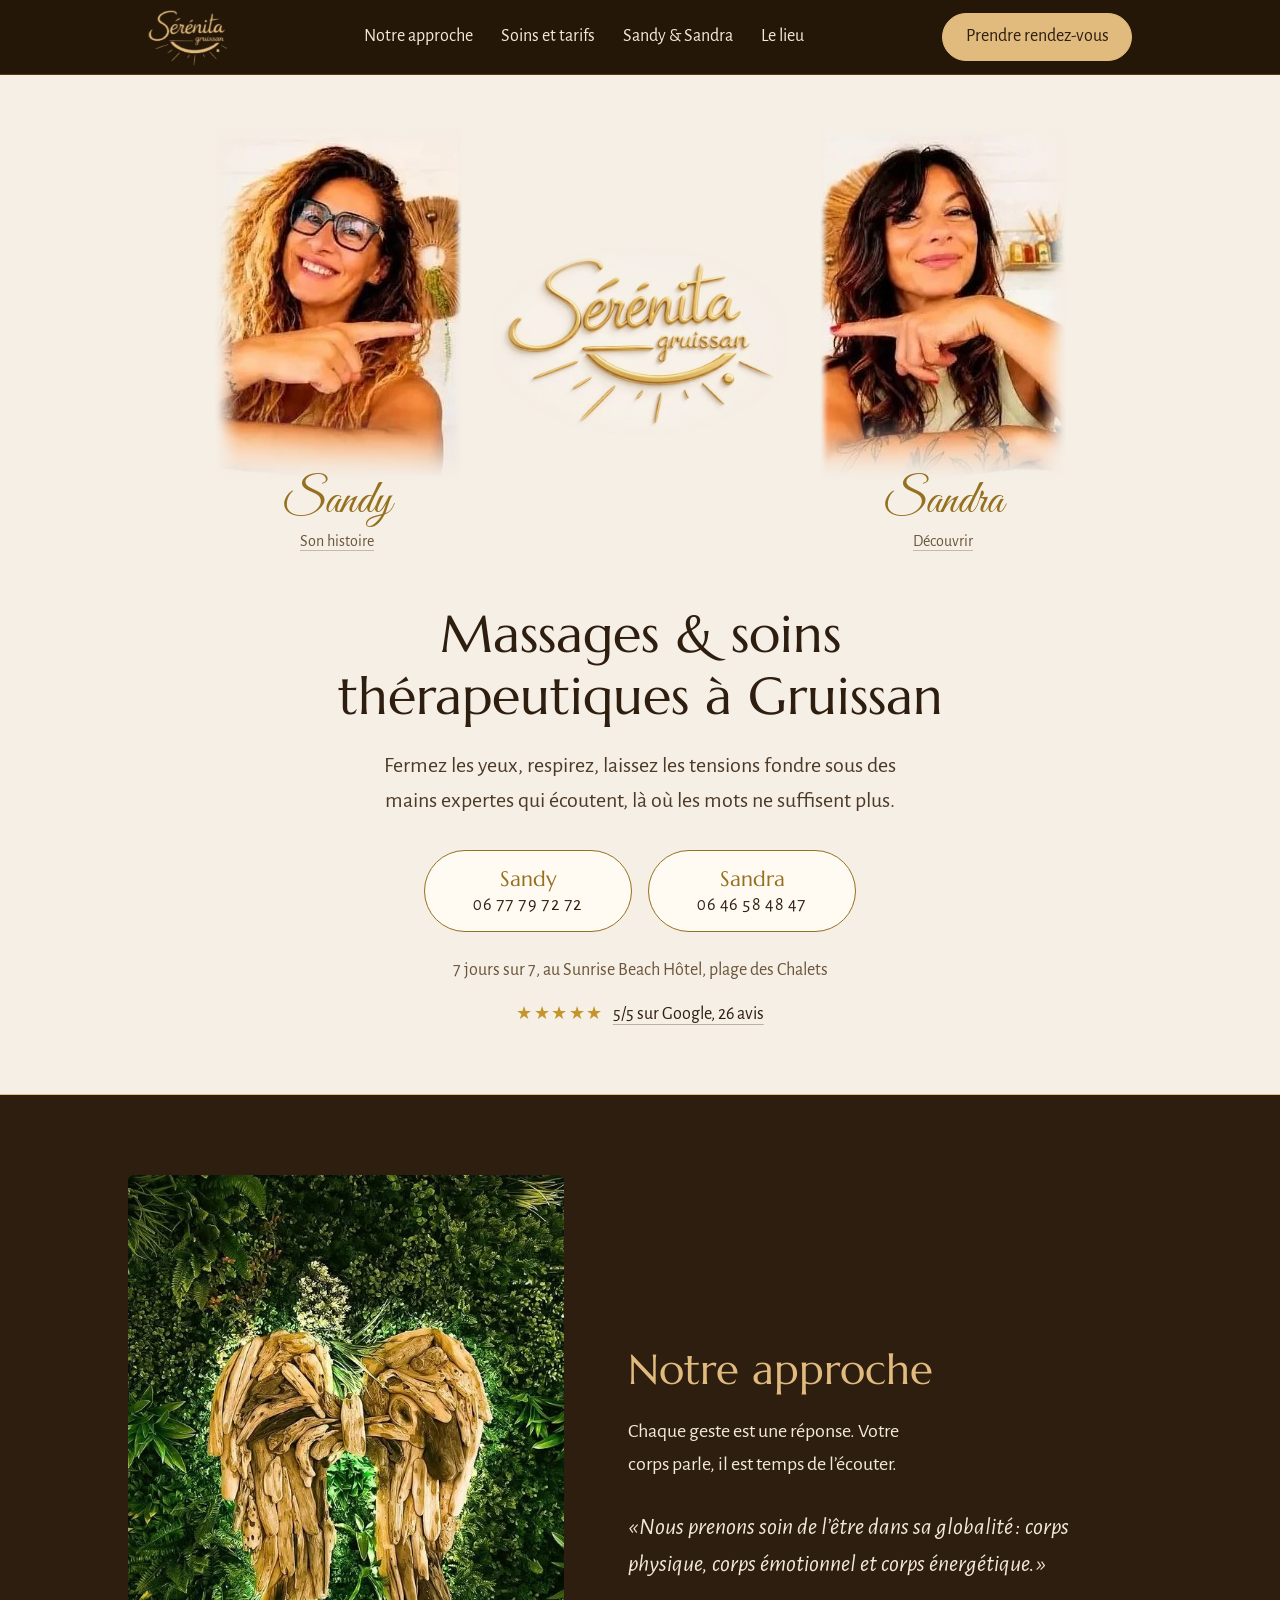
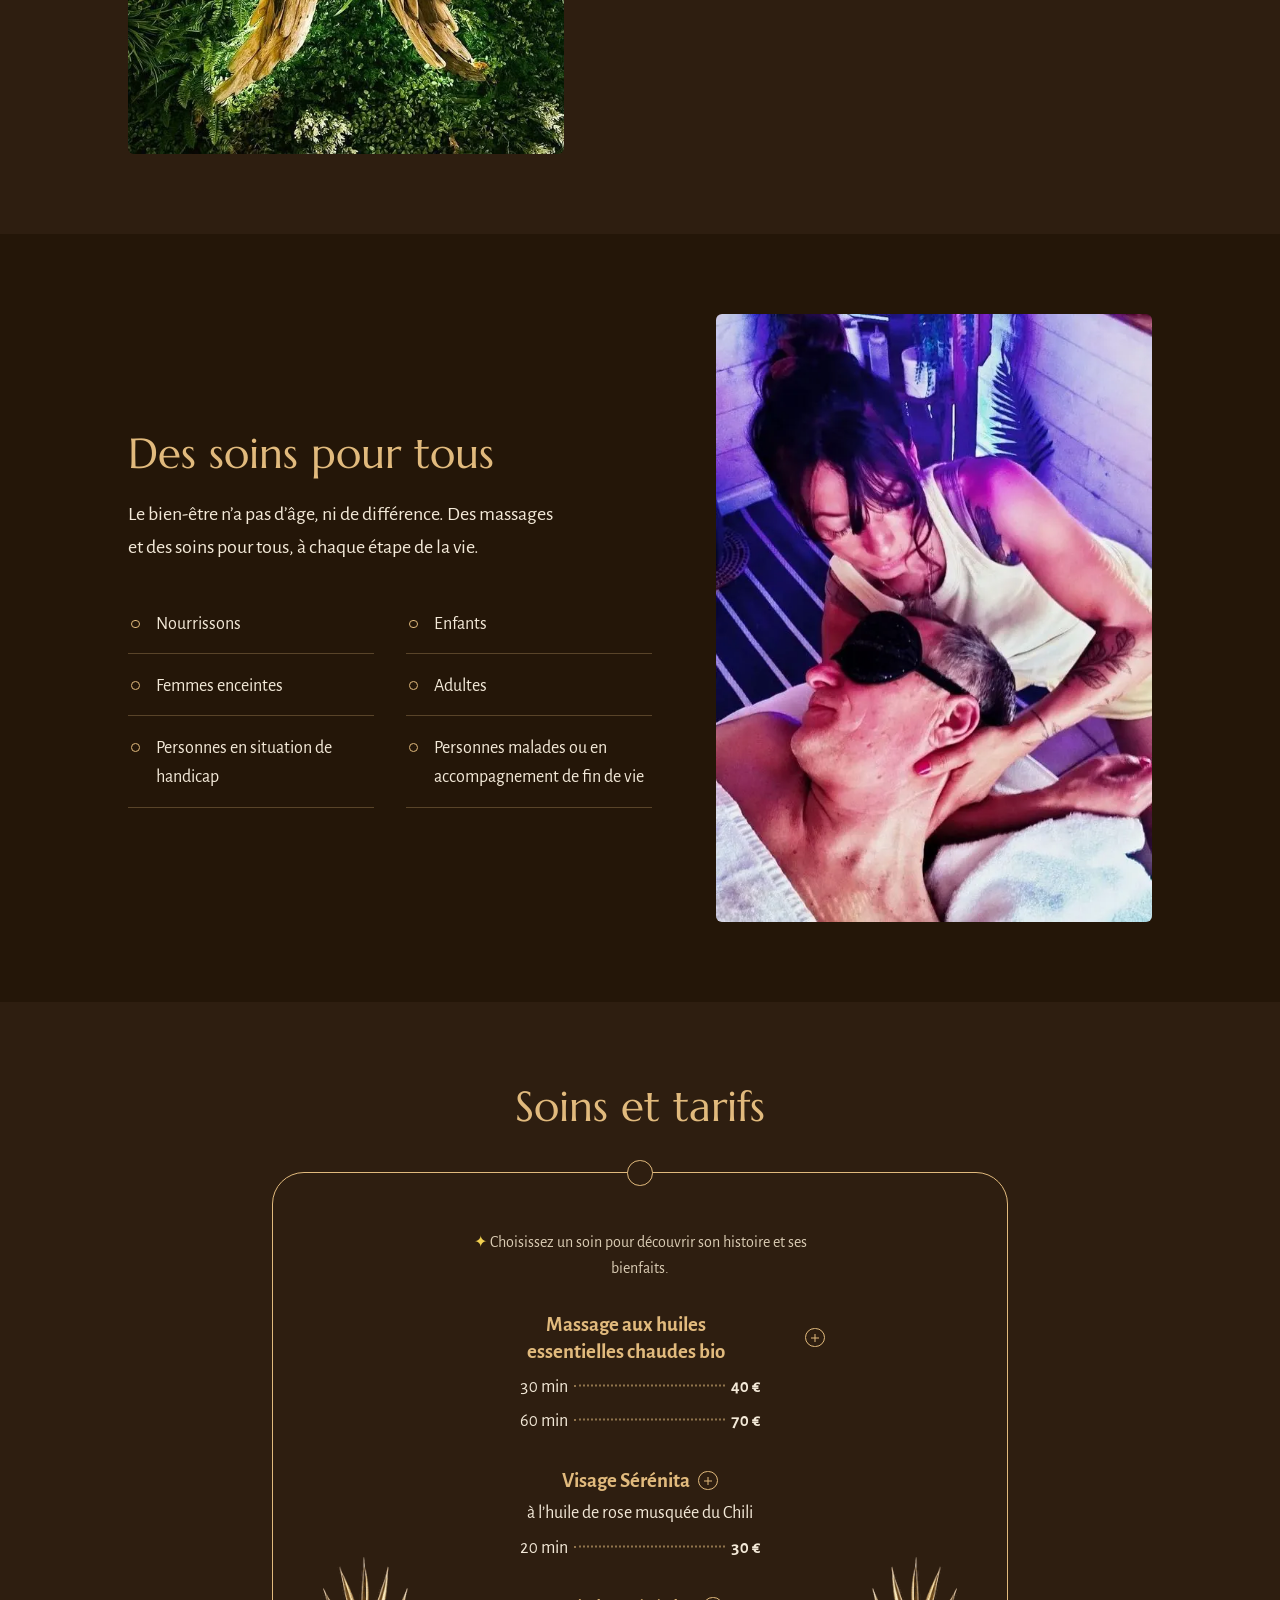
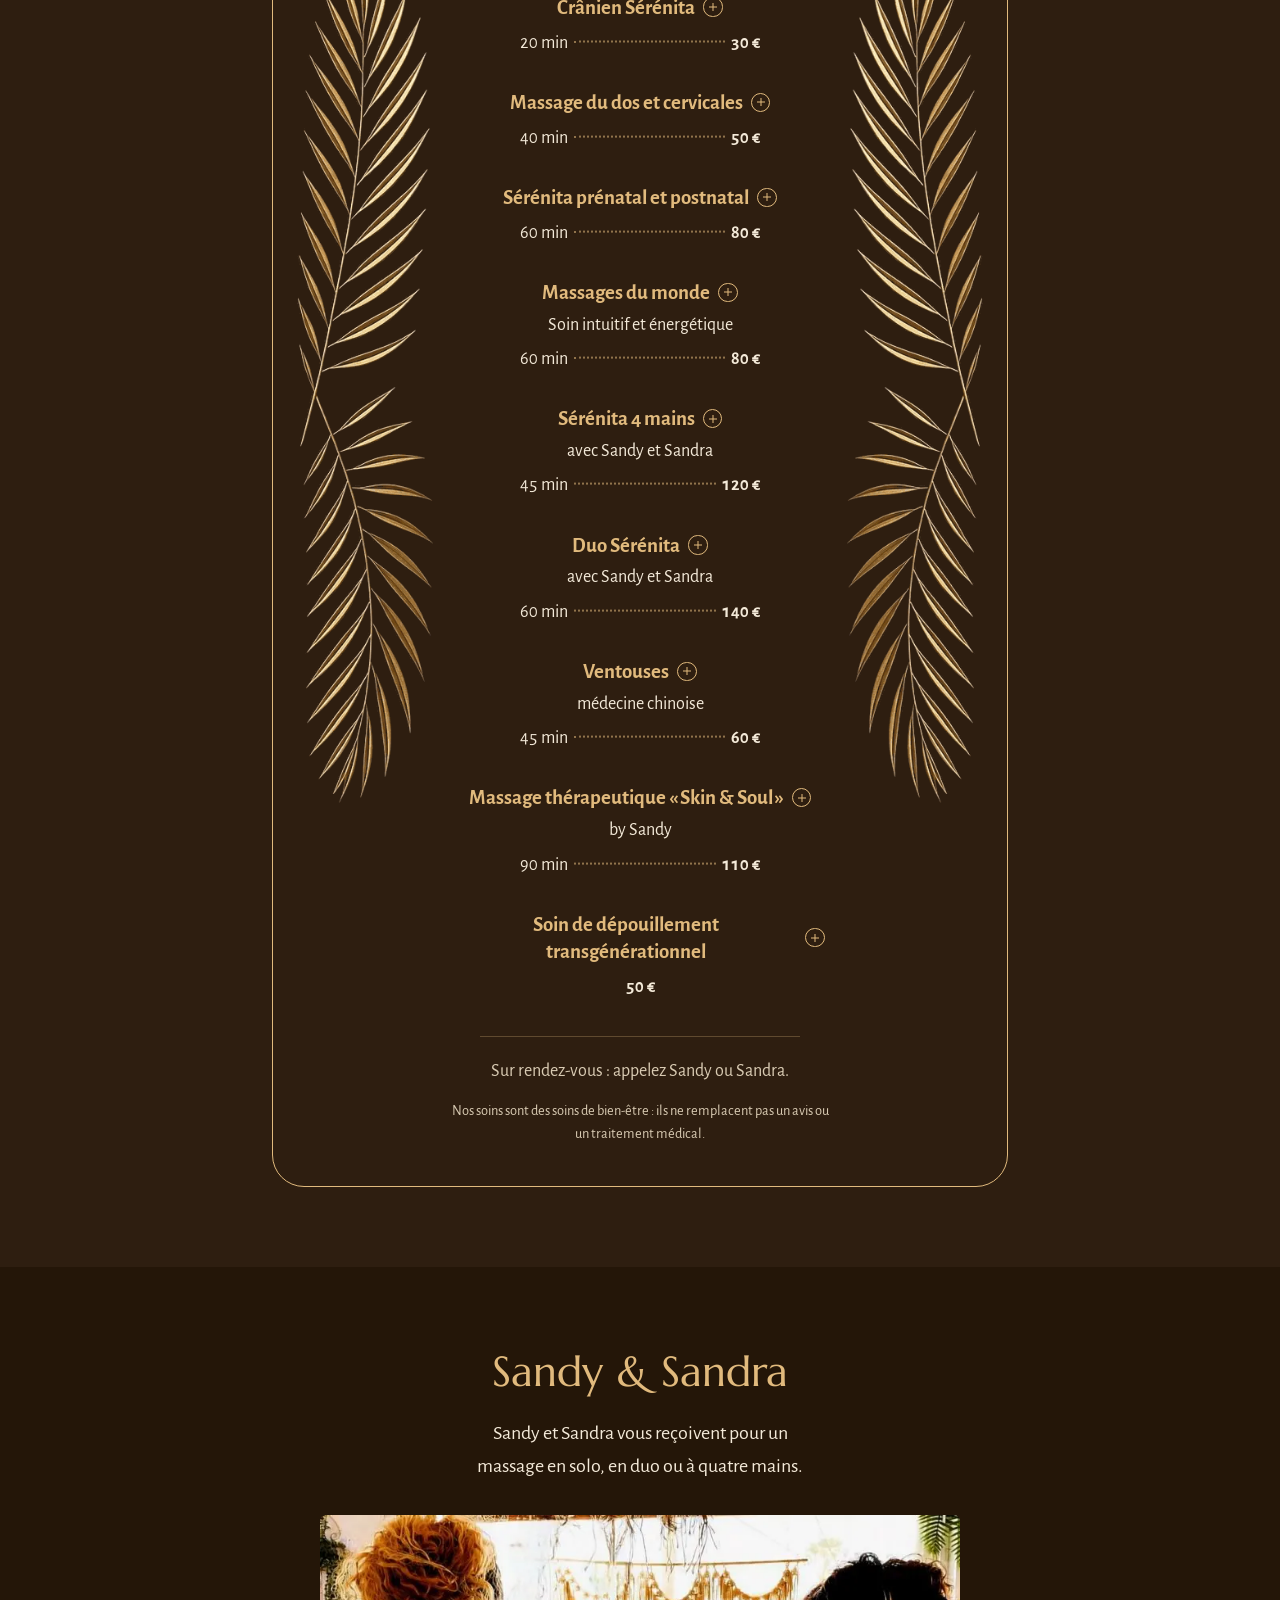
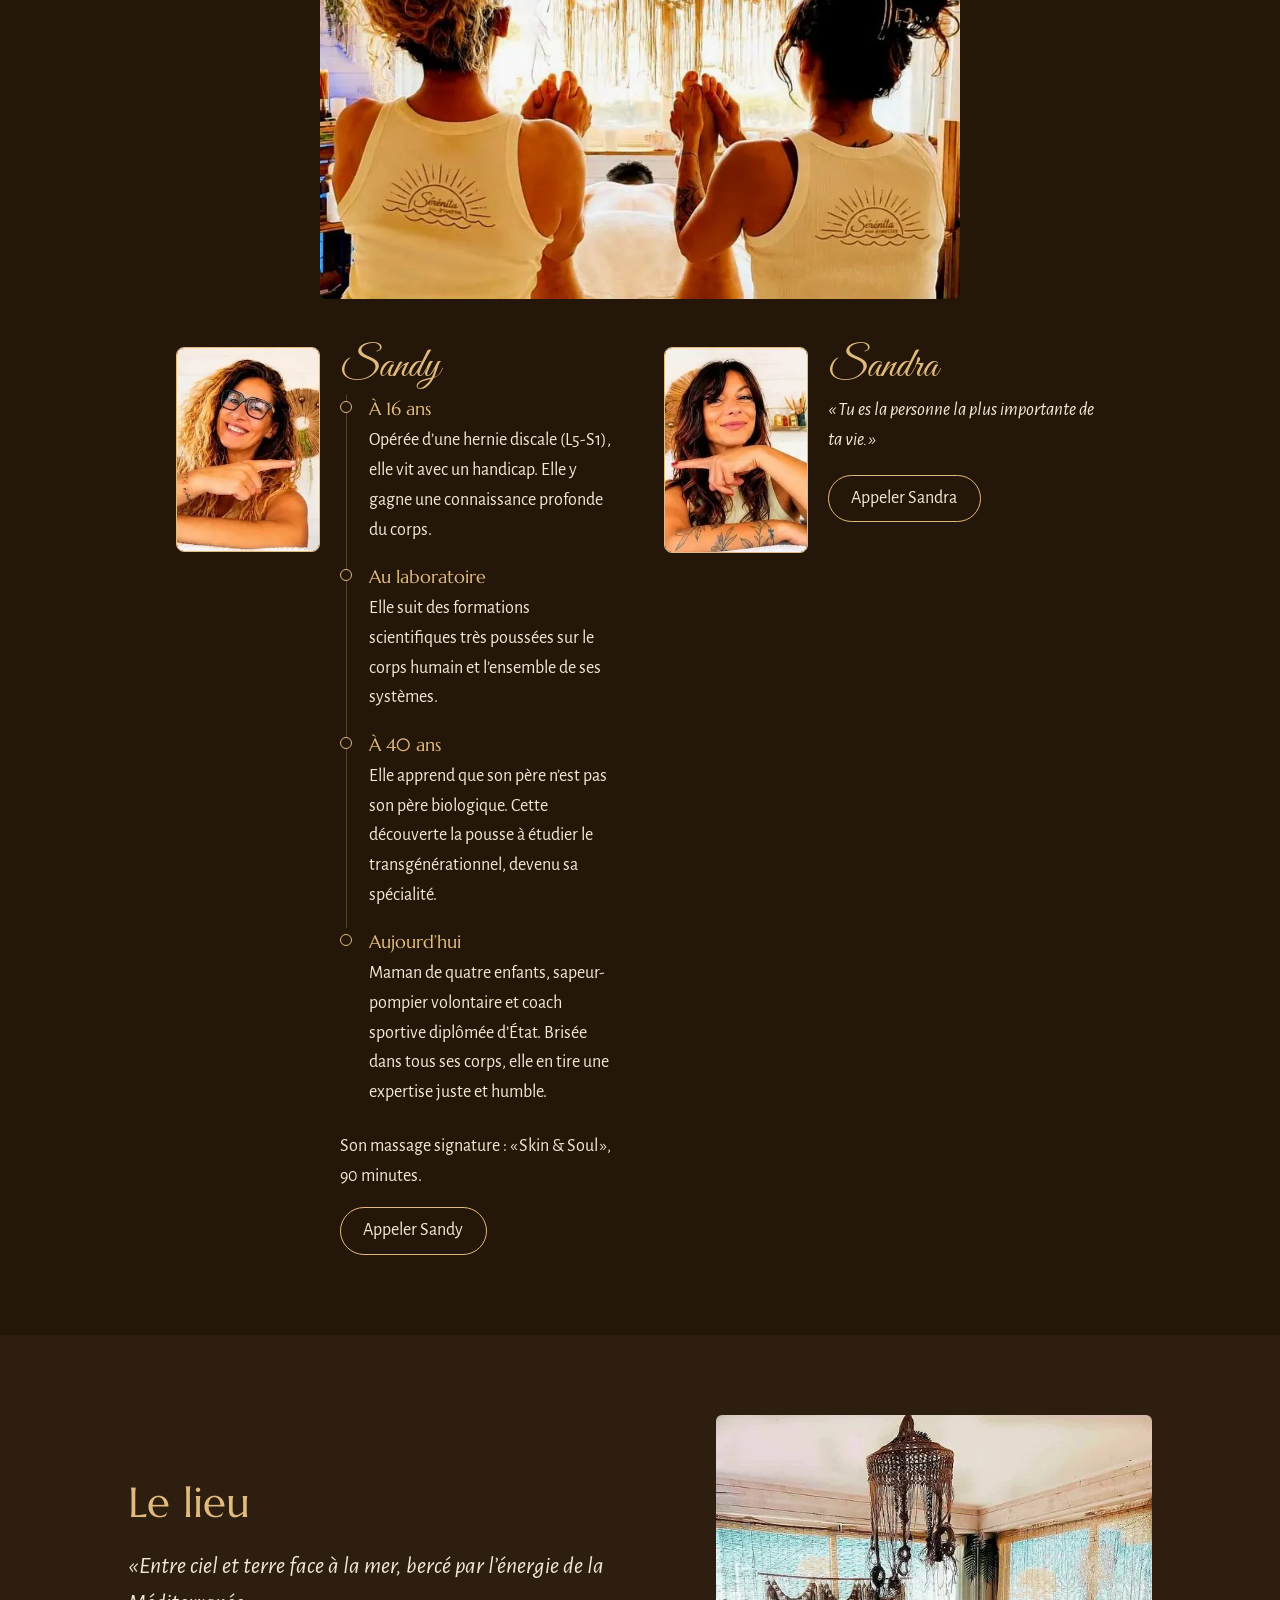
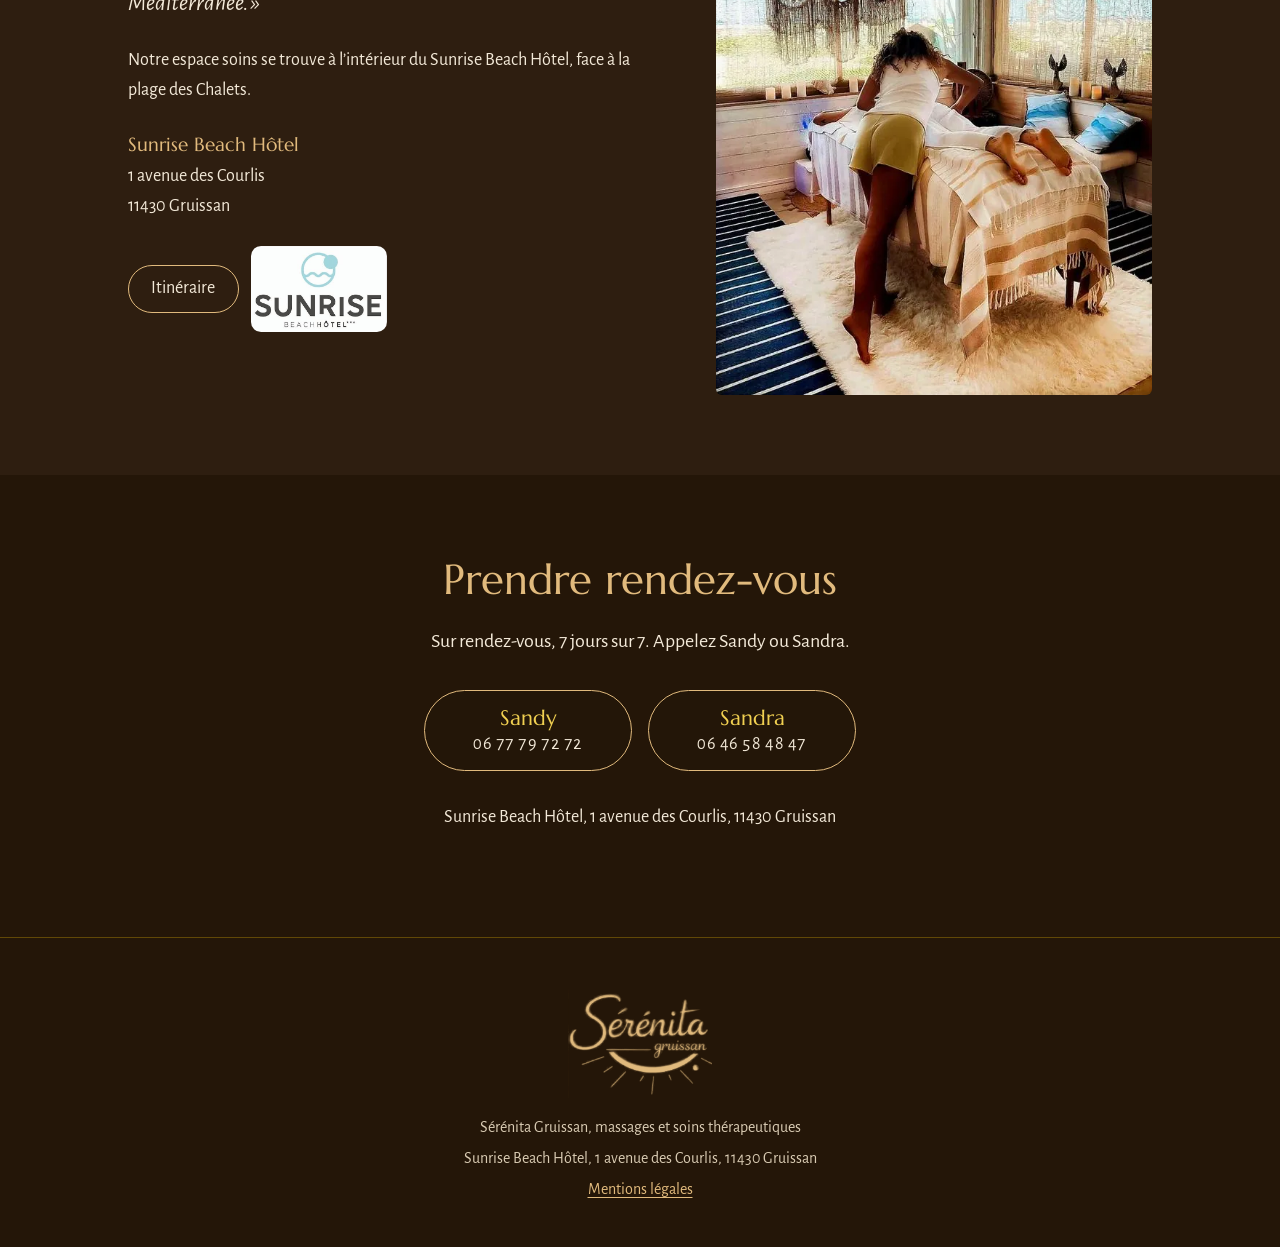
==== index.html @ dd9d68ca "Accueil ivoire, fiches interactives des soins, parcours de Sandy - Accueil : Sandy et Sandra (photos" ====
<!doctype html>
<html lang="fr">
<head>
  <meta charset="utf-8">
  <meta name="viewport" content="width=device-width, initial-scale=1">
  <title>Sérénita Gruissan – Massages et soins thérapeutiques avec Sandy et Sandra</title>
  <meta name="description" content="Massages et soins thérapeutiques à Gruissan avec Sandy et Sandra, 7 jours sur 7, dans leur espace soins du Sunrise Beach Hôtel, plage des Chalets. Massages aux huiles chaudes bio, visage, crânien, dos et cervicales, prénatal et postnatal, massages du monde, 4 mains, duo, ventouses, Skin &amp; Soul, soin transgénérationnel. Réservation par téléphone.">
  <meta name="theme-color" content="#2e1e10">
  <link rel="canonical" href="https://sandycrazyconcept.fr/">
  <meta property="og:url" content="https://sandycrazyconcept.fr/">
  <meta property="og:type" content="website">
  <meta property="og:locale" content="fr_FR">
  <meta property="og:title" content="Sérénita Gruissan – Massages et soins thérapeutiques">
  <meta property="og:description" content="Sandy et Sandra vous accueillent 7 jours sur 7 au Sunrise Beach Hôtel, à Gruissan.">
  <meta property="og:image" content="https://sandycrazyconcept.fr/img/sandy-sandra-800.jpg">
  <link rel="icon" type="image/png" href="favicon.png">
  <link rel="apple-touch-icon" href="apple-touch-icon.png">
  <link rel="preload" href="fonts/marcellus-latin-400-normal.woff2" as="font" type="font/woff2" crossorigin>
  <link rel="preload" href="fonts/alegreya-sans-latin-400-normal.woff2" as="font" type="font/woff2" crossorigin>
  <link rel="stylesheet" href="css/style.css?v=7">
  <script type="application/ld+json">
  {
    "@context": "https://schema.org",
    "@type": "HealthAndBeautyBusiness",
    "name": "Sérénita Gruissan",
    "description": "Massages et soins thérapeutiques avec Sandy et Sandra, dans leur espace soins du Sunrise Beach Hôtel, à Gruissan.",
    "url": "https://sandycrazyconcept.fr/",
    "image": "https://sandycrazyconcept.fr/img/sandy-sandra-800.jpg",
    "logo": "https://sandycrazyconcept.fr/img/logo-serenita.png",
    "telephone": "+33677797272",
    "priceRange": "30 € – 140 €",
    "address": {
      "@type": "PostalAddress",
      "streetAddress": "Sunrise Beach Hôtel, 1 avenue des Courlis",
      "postalCode": "11430",
      "addressLocality": "Gruissan",
      "addressCountry": "FR"
    },
    "geo": { "@type": "GeoCoordinates", "latitude": 43.1005974, "longitude": 3.1136039 },
    "hasMap": "https://maps.google.com/?cid=7879985521520299105",
    "sameAs": ["https://maps.google.com/?cid=7879985521520299105"]
  }
  </script>
</head>
<body class="avec-barre">
  <a class="evitement" href="#contenu">Aller au contenu</a>

  <header class="site-entete">
    <div class="conteneur">
      <a class="marque" href="#haut" aria-label="Sérénita Gruissan, retour en haut de la page">
        <img src="img/logo-serenita.png" width="452" height="350" alt="Sérénita Gruissan">
      </a>
      <nav class="menu" aria-label="Menu principal">
        <ul>
          <li><a href="#approche">Notre approche</a></li>
          <li><a href="#tarifs">Soins et tarifs</a></li>
          <li><a href="#equipe">Sandy &amp; Sandra</a></li>
          <li><a href="#lieu">Le lieu</a></li>
        </ul>
      </nav>
      <a class="bouton bouton-plein" href="#contact">Prendre rendez-vous</a>
    </div>
  </header>

  <main id="contenu">
    <section class="accueil" id="haut" aria-labelledby="titre-accueil">
      <div class="triptyque">
        <a class="portrait" href="#sandy" aria-label="Sandy : découvrir son histoire">
          <picture>
            <source type="image/webp" srcset="img/portrait-sandy-ivoire.webp">
            <img src="img/portrait-sandy-ivoire.png" width="249" height="356" fetchpriority="high" alt="">
          </picture>
          <span class="prenom-script">Sandy</span>
          <span class="decouvrir">Son histoire</span>
        </a>
        <div class="triptyque-logo">
          <picture>
            <source type="image/webp" srcset="img/logo-serenita-ivoire.webp">
            <img src="img/logo-serenita-ivoire.png" width="720" height="455" fetchpriority="high" alt="Sérénita Gruissan">
          </picture>
        </div>
        <a class="portrait" href="#sandra" aria-label="Sandra : la découvrir">
          <picture>
            <source type="image/webp" srcset="img/portrait-sandra-ivoire.webp">
            <img src="img/portrait-sandra-ivoire.png" width="248" height="356" fetchpriority="high" alt="">
          </picture>
          <span class="prenom-script">Sandra</span>
          <span class="decouvrir">Découvrir</span>
        </a>
      </div>
      <div class="accueil-contenu">
        <h1 id="titre-accueil">Massages &amp; soins thérapeutiques à Gruissan</h1>
        <p class="intro">Fermez les yeux, respirez, laissez les tensions fondre sous des mains expertes qui écoutent, là où les mots ne suffisent plus.</p>
        <ul class="appels" aria-label="Appeler pour prendre rendez-vous">
          <li><a href="tel:+33677797272"><span class="prenom">Sandy</span><span class="numero">06 77 79 72 72</span></a></li>
          <li><a href="tel:+33646584847"><span class="prenom">Sandra</span><span class="numero">06 46 58 48 47</span></a></li>
        </ul>
        <p class="lieu-court">7 jours sur 7, au Sunrise Beach Hôtel, plage des Chalets</p>
        <p class="avis-google"><a href="https://maps.google.com/?cid=7879985521520299105" target="_blank" rel="noopener"><span class="etoiles" aria-hidden="true">★★★★★</span> <span class="avis-texte">5/5 sur Google, 26&nbsp;avis</span><span class="visuellement-cache"> (ouvre Google Maps)</span></a></p>
      </div>
    </section>

    <section class="section" id="approche" aria-labelledby="titre-approche">
      <div class="conteneur paire">
        <div class="photo">
          <picture>
            <source type="image/webp" srcset="img/ailes-600.webp 600w, img/ailes-1080.webp 1080w" sizes="(min-width: 860px) 28rem, 100vw">
            <img src="img/ailes-600.jpg" srcset="img/ailes-600.jpg 600w, img/ailes-1080.jpg 1080w" sizes="(min-width: 860px) 28rem, 100vw"
                 width="600" height="797" loading="lazy" alt="Ailes dorées sculptées sur un mur végétal">
          </picture>
        </div>
        <div>
          <h2 id="titre-approche">Notre approche</h2>
          <p class="chapo">Chaque geste est une réponse. Votre corps parle, il est temps de l’écouter.</p>
          <figure class="citation">
            <blockquote><p>«&#8239;Nous prenons soin de l’être dans sa globalité&#8239;: corps physique, corps émotionnel et corps énergétique.&#8239;»</p></blockquote>
          </figure>
        </div>
      </div>
    </section>

    <section class="section section-alt" id="pour-tous" aria-labelledby="titre-pour-tous">
      <div class="conteneur paire inversee">
        <div class="photo">
          <picture>
            <source type="image/webp" srcset="img/soin-nuque-600.webp 600w, img/soin-nuque-813.webp 813w" sizes="(min-width: 860px) 28rem, 100vw">
            <img src="img/soin-nuque-600.jpg" srcset="img/soin-nuque-600.jpg 600w, img/soin-nuque-813.jpg 813w" sizes="(min-width: 860px) 28rem, 100vw"
                 width="600" height="836" loading="lazy" alt="Une praticienne masse la nuque d’un client allongé, les yeux couverts">
          </picture>
        </div>
        <div>
          <h2 id="titre-pour-tous">Des soins pour tous</h2>
          <p class="chapo">Le bien-être n’a pas d’âge, ni de différence. Des massages et des soins pour tous, à chaque étape de la vie.</p>
          <ul class="publics">
            <li>Nourrissons</li>
            <li>Enfants</li>
            <li>Femmes enceintes</li>
            <li>Adultes</li>
            <li>Personnes en situation de handicap</li>
            <li>Personnes malades ou en accompagnement de fin de vie</li>
          </ul>
        </div>
      </div>
    </section>

    <section class="section" id="tarifs" aria-labelledby="titre-tarifs">
      <h2 id="titre-tarifs" class="titre-centre">Soins et tarifs</h2>
      <div class="carte">
        <span class="palme palme-gauche" aria-hidden="true"></span>
        <span class="palme palme-droite" aria-hidden="true"></span>
        <p class="soins-aide"><span aria-hidden="true">✦</span> Choisissez un soin pour découvrir son histoire et ses bienfaits.</p>
        <ul class="soins">
          <li class="soin">
            <h3><button class="soin-bouton" type="button" data-fiche="huiles" aria-haspopup="dialog"><span class="soin-nom">Massage aux huiles essentielles chaudes bio</span><span class="soin-plus" aria-hidden="true"></span></button></h3>
            <p class="ligne"><span>30&nbsp;min</span><span class="points" aria-hidden="true"></span><span class="prix">40&nbsp;€</span></p>
            <p class="ligne"><span>60&nbsp;min</span><span class="points" aria-hidden="true"></span><span class="prix">70&nbsp;€</span></p>
            <div class="fiche" id="fiche-huiles">
              <h4>Son histoire</h4>
              <p>Les huiles parfumées accompagnent le massage depuis l’Antiquité, de l’Égypte à la Grèce. Le mot «&#8239;aromathérapie&#8239;» est né en France dans les années 1930, sous la plume du chimiste René-Maurice Gattefossé. Ici, les huiles bio sont tiédies avant le soin&nbsp;: leur chaleur enveloppe tout le corps.</p>
              <h4>Ses bienfaits</h4>
              <ul class="fiche-bienfaits">
                <li>Aide à relâcher les tensions du quotidien</li>
                <li>Une chaleur qui détend en profondeur</li>
                <li>Une peau nourrie et délicatement parfumée</li>
              </ul>
            </div>
          </li>
          <li class="soin">
            <h3><button class="soin-bouton" type="button" data-fiche="visage" aria-haspopup="dialog"><span class="soin-nom">Visage Sérénita</span><span class="soin-plus" aria-hidden="true"></span></button></h3>
            <p class="detail">à l’huile de rose musquée du Chili</p>
            <p class="ligne"><span>20&nbsp;min</span><span class="points" aria-hidden="true"></span><span class="prix">30&nbsp;€</span></p>
            <div class="fiche" id="fiche-visage">
              <h4>Son histoire</h4>
              <p>La rose musquée pousse à l’état sauvage dans les Andes. Au Chili, on presse ses graines pour obtenir une huile précieuse, connue pour prendre soin de la peau. Le soin l’associe à des gestes lents sur tout le visage.</p>
              <h4>Ses bienfaits</h4>
              <ul class="fiche-bienfaits">
                <li>Détend les traits et la mâchoire</li>
                <li>Une peau nourrie et souple</li>
                <li>Vingt minutes de calme absolu</li>
              </ul>
            </div>
          </li>
          <li class="soin">
            <h3><button class="soin-bouton" type="button" data-fiche="cranien" aria-haspopup="dialog"><span class="soin-nom">Crânien Sérénita</span><span class="soin-plus" aria-hidden="true"></span></button></h3>
            <p class="ligne"><span>20&nbsp;min</span><span class="points" aria-hidden="true"></span><span class="prix">30&nbsp;€</span></p>
            <div class="fiche" id="fiche-cranien">
              <h4>Son histoire</h4>
              <p>Le massage de la tête vient d’une tradition familiale indienne, transmise de génération en génération. Il s’est fait connaître en Occident à la fin du XX<sup>e</sup>&nbsp;siècle sous le nom de «&#8239;champissage&#8239;». Les doigts parcourent le cuir chevelu, la nuque et les épaules.</p>
              <h4>Ses bienfaits</h4>
              <ul class="fiche-bienfaits">
                <li>Apaise un esprit trop plein</li>
                <li>Détend la nuque et les épaules</li>
                <li>Une pause courte et ressourçante</li>
              </ul>
            </div>
          </li>
          <li class="soin">
            <h3><button class="soin-bouton" type="button" data-fiche="dos" aria-haspopup="dialog"><span class="soin-nom">Massage du dos et cervicales</span><span class="soin-plus" aria-hidden="true"></span></button></h3>
            <p class="ligne"><span>40&nbsp;min</span><span class="points" aria-hidden="true"></span><span class="prix">50&nbsp;€</span></p>
            <div class="fiche" id="fiche-dos">
              <h4>Son histoire</h4>
              <p>Le dos porte le poids de nos journées&nbsp;: écrans, charges, stress. Ce soin se concentre là où les tensions s’installent le plus, des lombaires jusqu’à la nuque.</p>
              <h4>Ses bienfaits</h4>
              <ul class="fiche-bienfaits">
                <li>Cible les zones les plus tendues</li>
                <li>Aide à dénouer la nuque et les épaules</li>
                <li>Une sensation de légèreté en repartant</li>
              </ul>
            </div>
          </li>
          <li class="soin">
            <h3><button class="soin-bouton" type="button" data-fiche="prenatal" aria-haspopup="dialog"><span class="soin-nom">Sérénita prénatal et postnatal</span><span class="soin-plus" aria-hidden="true"></span></button></h3>
            <p class="ligne"><span>60&nbsp;min</span><span class="points" aria-hidden="true"></span><span class="prix">80&nbsp;€</span></p>
            <div class="fiche" id="fiche-prenatal">
              <h4>Son histoire</h4>
              <p>Dans de nombreuses cultures, les femmes enceintes et les jeunes mamans reçoivent des massages pour traverser cette période unique. Ce soin perpétue cette tradition&nbsp;: une installation adaptée, des gestes doux et du temps pour soi.</p>
              <h4>Ses bienfaits</h4>
              <ul class="fiche-bienfaits">
                <li>Allège la sensation de jambes lourdes et de dos chargé</li>
                <li>Un moment de calme pendant la grossesse</li>
                <li>Après la naissance, se réapproprier son corps</li>
              </ul>
              <p class="fiche-note">Pendant la grossesse, parlez-en à votre sage-femme ou à votre médecin avant le rendez-vous.</p>
            </div>
          </li>
          <li class="soin">
            <h3><button class="soin-bouton" type="button" data-fiche="monde" aria-haspopup="dialog"><span class="soin-nom">Massages du monde</span><span class="soin-plus" aria-hidden="true"></span></button></h3>
            <p class="detail">Soin intuitif et énergétique</p>
            <p class="ligne"><span>60&nbsp;min</span><span class="points" aria-hidden="true"></span><span class="prix">80&nbsp;€</span></p>
            <div class="fiche" id="fiche-monde">
              <h4>Son histoire</h4>
              <p>Lomi-lomi d’Hawaï, abhyanga d’Inde, massage suédois&nbsp;: chaque continent a sa façon de toucher. Ce soin intuitif et énergétique s’en inspire et s’adapte à ce que votre corps exprime ce jour-là.</p>
              <h4>Ses bienfaits</h4>
              <ul class="fiche-bienfaits">
                <li>Un voyage des sens, sans quitter Gruissan</li>
                <li>Un soin ajusté à votre état du jour</li>
                <li>Une détente profonde du corps et de l’esprit</li>
              </ul>
            </div>
          </li>
          <li class="soin">
            <h3><button class="soin-bouton" type="button" data-fiche="quatre_mains" aria-haspopup="dialog"><span class="soin-nom">Sérénita 4 mains</span><span class="soin-plus" aria-hidden="true"></span></button></h3>
            <p class="detail">avec Sandy et Sandra</p>
            <p class="ligne"><span>45&nbsp;min</span><span class="points" aria-hidden="true"></span><span class="prix">120&nbsp;€</span></p>
            <div class="fiche" id="fiche-quatre_mains">
              <h4>Son histoire</h4>
              <p>Deux praticiennes, des gestes en miroir&nbsp;: avec quatre mains, le corps ne sait plus quelle main suivre et finit par lâcher prise. Sandy et Sandra accordent leurs mouvements pour n’en faire qu’un.</p>
              <h4>Ses bienfaits</h4>
              <ul class="fiche-bienfaits">
                <li>Un lâcher-prise plus rapide</li>
                <li>Une sensation d’enveloppement totale</li>
                <li>Une expérience rare, à vivre au moins une fois</li>
              </ul>
            </div>
          </li>
          <li class="soin">
            <h3><button class="soin-bouton" type="button" data-fiche="duo" aria-haspopup="dialog"><span class="soin-nom">Duo Sérénita</span><span class="soin-plus" aria-hidden="true"></span></button></h3>
            <p class="detail">avec Sandy et Sandra</p>
            <p class="ligne"><span>60&nbsp;min</span><span class="points" aria-hidden="true"></span><span class="prix">140&nbsp;€</span></p>
            <div class="fiche" id="fiche-duo">
              <h4>Son histoire</h4>
              <p>Le duo se vit à deux, côte à côte&nbsp;: chacun reçoit son massage, au même moment. Un moment partagé, en couple, entre amis ou en famille.</p>
              <h4>Ses bienfaits</h4>
              <ul class="fiche-bienfaits">
                <li>Partager un vrai moment de détente</li>
                <li>Une belle idée de cadeau à deux</li>
                <li>Chacun son massage, au même rythme</li>
              </ul>
            </div>
          </li>
          <li class="soin">
            <h3><button class="soin-bouton" type="button" data-fiche="ventouses" aria-haspopup="dialog"><span class="soin-nom">Ventouses</span><span class="soin-plus" aria-hidden="true"></span></button></h3>
            <p class="detail">médecine chinoise</p>
            <p class="ligne"><span>45&nbsp;min</span><span class="points" aria-hidden="true"></span><span class="prix">60&nbsp;€</span></p>
            <div class="fiche" id="fiche-ventouses">
              <h4>Son histoire</h4>
              <p>Les ventouses comptent parmi les plus anciennes pratiques connues&nbsp;: on en trouve la trace dans l’Égypte ancienne et dans la Chine antique, où l’on utilisait des cornes d’animaux, puis des bambous. Posées sur la peau, elles créent une légère aspiration.</p>
              <h4>Ses bienfaits</h4>
              <ul class="fiche-bienfaits">
                <li>Une sensation de relâchement des zones tendues</li>
                <li>Une technique ancestrale, revisitée</li>
                <li>Un soin tonique, différent d’un massage classique</li>
              </ul>
              <p class="fiche-note">Les ventouses peuvent laisser des marques rondes pendant quelques jours.</p>
            </div>
          </li>
          <li class="soin">
            <h3><button class="soin-bouton" type="button" data-fiche="skin_soul" aria-haspopup="dialog"><span class="soin-nom">Massage thérapeutique «&#8239;Skin &amp; Soul&#8239;»</span><span class="soin-plus" aria-hidden="true"></span></button></h3>
            <p class="detail">by Sandy</p>
            <p class="ligne"><span>90&nbsp;min</span><span class="points" aria-hidden="true"></span><span class="prix">110&nbsp;€</span></p>
            <div class="fiche" id="fiche-skin_soul">
              <h4>Son histoire</h4>
              <p>«&#8239;Skin &amp; Soul&#8239;» est le massage signature de Sandy&nbsp;: un soin de l’âme, du corps et de l’esprit. Pendant 90&nbsp;minutes, elle met au service de votre bien-être sa connaissance du corps et son écoute.</p>
              <h4>Ses bienfaits</h4>
              <ul class="fiche-bienfaits">
                <li>Le soin le plus complet de la carte</li>
                <li>Le corps et l’esprit, ensemble</li>
                <li>Toute l’expertise de Sandy, en 90&nbsp;minutes</li>
              </ul>
            </div>
          </li>
          <li class="soin">
            <h3><button class="soin-bouton" type="button" data-fiche="transgenerationnel" aria-haspopup="dialog"><span class="soin-nom">Soin de dépouillement transgénérationnel</span><span class="soin-plus" aria-hidden="true"></span></button></h3>
            <p class="ligne ligne-seule"><span class="prix">50&nbsp;€</span></p>
            <div class="fiche" id="fiche-transgenerationnel">
              <h4>Son histoire</h4>
              <p>Le transgénérationnel part d’une idée&nbsp;: nous héritons aussi de l’histoire de nos ancêtres. En France, la psychologue Anne Ancelin Schützenberger l’a fait connaître avec son livre «&#8239;Aïe, mes aïeux&#8239;!&#8239;» (1993). Sandy s’y est formée après une découverte sur sa propre histoire familiale.</p>
              <h4>Ses bienfaits</h4>
              <ul class="fiche-bienfaits">
                <li>Prendre du recul sur son histoire familiale</li>
                <li>Se libérer de ce qui ne nous appartient pas</li>
                <li>Un temps d’écoute bienveillant</li>
              </ul>
              <p class="fiche-note">Ce soin ne remplace pas un suivi médical ou psychologique.</p>
            </div>
          </li>
        </ul>
        <p class="rappel">Sur rendez-vous&nbsp;: appelez Sandy ou Sandra.</p>
        <p class="avertissement">Nos soins sont des soins de bien-être&nbsp;: ils ne remplacent pas un avis ou un traitement médical.</p>
      </div>
    </section>

    <dialog class="fiche-soin" id="fiche-soin" aria-labelledby="fiche-titre">
      <div class="fiche-boite">
        <div class="fiche-ciel">
          <svg class="constellation" viewBox="0 0 200 120" aria-hidden="true" focusable="false"></svg>
        </div>
        <div class="fiche-corps">
          <h3 id="fiche-titre">Soin</h3>
          <p class="fiche-detail"></p>
          <div class="fiche-prix"></div>
          <div class="fiche-contenu"></div>
          <div class="fiche-actions">
            <a class="bouton bouton-plein" href="tel:+33677797272">Appeler Sandy</a>
            <a class="bouton" href="tel:+33646584847">Appeler Sandra</a>
          </div>
        </div>
        <button class="fiche-fermer" type="button" aria-label="Fermer la fiche">×</button>
      </div>
    </dialog>

    <section class="section section-alt equipe" id="equipe" aria-labelledby="titre-equipe">
      <div class="conteneur">
        <h2 id="titre-equipe">Sandy &amp; Sandra</h2>
        <p class="chapo">Sandy et Sandra vous reçoivent pour un massage en solo, en duo ou à quatre mains.</p>
        <picture>
          <source type="image/webp" srcset="img/duo-800.webp 800w, img/duo-1600.webp 1600w" sizes="(min-width: 860px) 40rem, 100vw">
          <img class="bandeau" src="img/duo-800.jpg" srcset="img/duo-800.jpg 800w, img/duo-1600.jpg 1600w" sizes="(min-width: 860px) 40rem, 100vw"
               width="1600" height="959" loading="lazy" alt="Sandy et Sandra, de dos, en tenue Sérénita, pendant un massage à quatre mains">
        </picture>
        <div class="praticiennes">
          <article class="praticienne" id="sandy" aria-labelledby="titre-sandy">
            <picture>
              <source type="image/webp" srcset="img/portrait-sandy.webp">
              <img src="img/portrait-sandy.jpg" width="249" height="356" loading="lazy" alt="Portrait de Sandy">
            </picture>
            <div class="praticienne-texte">
              <h3 id="titre-sandy">Sandy</h3>
              <ol class="parcours">
                <li><span class="parcours-quand">À 16&nbsp;ans</span><p>Opérée d’une hernie discale (L5-S1), elle vit avec un handicap. Elle y gagne une connaissance profonde du corps.</p></li>
                <li><span class="parcours-quand">Au laboratoire</span><p>Elle suit des formations scientifiques très poussées sur le corps humain et l’ensemble de ses systèmes.</p></li>
                <li><span class="parcours-quand">À 40&nbsp;ans</span><p>Elle apprend que son père n’est pas son père biologique. Cette découverte la pousse à étudier le transgénérationnel, devenu sa spécialité.</p></li>
                <li><span class="parcours-quand">Aujourd’hui</span><p>Maman de quatre enfants, sapeur-pompier volontaire et coach sportive diplômée d’État. Brisée dans tous ses corps, elle en tire une expertise juste et humble.</p></li>
              </ol>
              <p>Son massage signature&nbsp;: «&#8239;Skin &amp; Soul&#8239;», 90&nbsp;minutes.</p>
              <a class="bouton" href="tel:+33677797272">Appeler Sandy</a>
            </div>
          </article>
          <article class="praticienne" id="sandra" aria-labelledby="titre-sandra">
            <picture>
              <source type="image/webp" srcset="img/portrait-sandra.webp">
              <img src="img/portrait-sandra.jpg" width="248" height="356" loading="lazy" alt="Portrait de Sandra">
            </picture>
            <div class="praticienne-texte">
              <h3 id="titre-sandra">Sandra</h3>
              <figure class="citation">
                <blockquote><p>«&#8239;Tu es la personne la plus importante de ta vie.&#8239;»</p></blockquote>
              </figure>
              <a class="bouton" href="tel:+33646584847">Appeler Sandra</a>
            </div>
          </article>
        </div>
      </div>
    </section>

    <section class="section" id="lieu" aria-labelledby="titre-lieu">
      <div class="conteneur paire inversee">
        <div class="photo">
          <picture>
            <source type="image/webp" srcset="img/cabine-600.webp 600w, img/cabine-1080.webp 1080w" sizes="(min-width: 860px) 28rem, 100vw">
            <img src="img/cabine-600.jpg" srcset="img/cabine-600.jpg 600w, img/cabine-1080.jpg 1080w" sizes="(min-width: 860px) 28rem, 100vw"
                 width="600" height="797" loading="lazy" alt="Massage dans l’espace soins Sérénita, face à la mer">
          </picture>
        </div>
        <div>
          <h2 id="titre-lieu">Le lieu</h2>
          <figure class="citation citation-haut">
            <blockquote><p>«&#8239;Entre ciel et terre face à la mer, bercé par l’énergie de la Méditerranée.&#8239;»</p></blockquote>
          </figure>
          <p class="texte-lieu">Notre espace soins se trouve à l’intérieur du Sunrise Beach Hôtel, face à la plage des Chalets.</p>
          <address class="adresse">
            <strong>Sunrise Beach Hôtel</strong><br>
            1 avenue des Courlis<br>
            11430 Gruissan
          </address>
          <div class="actions">
            <a class="bouton" href="https://maps.google.com/?cid=7879985521520299105" target="_blank" rel="noopener">Itinéraire</a>
            <a class="hotel-logo" href="https://www.hotelsunrise-gruissan.com" target="_blank" rel="noopener">
              <img src="img/sunrise-beach-hotel-473.jpg" width="473" height="300" loading="lazy" alt="Sunrise Beach Hôtel – ouvrir le site de l’hôtel">
            </a>
          </div>
        </div>
      </div>
    </section>

    <section class="section section-alt contact" id="contact" aria-labelledby="titre-contact">
      <div class="conteneur">
        <h2 id="titre-contact">Prendre rendez-vous</h2>
        <p class="chapo">Sur rendez-vous, 7 jours sur 7. Appelez Sandy ou Sandra.</p>
        <ul class="appels">
          <li><a href="tel:+33677797272"><span class="prenom">Sandy</span><span class="numero">06 77 79 72 72</span></a></li>
          <li><a href="tel:+33646584847"><span class="prenom">Sandra</span><span class="numero">06 46 58 48 47</span></a></li>
        </ul>
        <address class="adresse">Sunrise Beach Hôtel, 1 avenue des Courlis, 11430 Gruissan</address>
      </div>
    </section>
  </main>

  <footer class="pied">
    <img src="img/logo-serenita.png" width="452" height="350" loading="lazy" alt="">
    <p>Sérénita Gruissan, massages et soins thérapeutiques</p>
    <p>Sunrise Beach Hôtel, 1 avenue des Courlis, 11430 Gruissan</p>
    <p><a href="mentions-legales.html">Mentions légales</a></p>
  </footer>

  <nav class="barre-appel" aria-label="Appeler">
    <a href="tel:+33677797272">Appeler Sandy</a>
    <a href="tel:+33646584847">Appeler Sandra</a>
  </nav>
  <script src="js/soins.js?v=1" defer></script>
</body>
</html>
---- css/style.css ----
/* Sérénita Gruissan — version 2 (« pro »)
   Couleurs de la page Canva d'origine : brun #2e1e10, dorés #e1ba7d / #f1d051.
   Polices hébergées sur le site : Marcellus (titres), Alegreya Sans (texte), Great Vibes (prénoms). */

@font-face { font-family: "Marcellus"; src: url("../fonts/marcellus-latin-400-normal.woff2") format("woff2"); font-weight: 400; font-style: normal; font-display: swap; }
@font-face { font-family: "Alegreya Sans"; src: url("../fonts/alegreya-sans-latin-400-normal.woff2") format("woff2"); font-weight: 400; font-style: normal; font-display: swap; }
@font-face { font-family: "Alegreya Sans"; src: url("../fonts/alegreya-sans-latin-400-italic.woff2") format("woff2"); font-weight: 400; font-style: italic; font-display: swap; }
@font-face { font-family: "Alegreya Sans"; src: url("../fonts/alegreya-sans-latin-700-normal.woff2") format("woff2"); font-weight: 700; font-style: normal; font-display: swap; }
@font-face { font-family: "Great Vibes"; src: url("../fonts/great-vibes-latin-400-normal.woff2") format("woff2"); font-weight: 400; font-style: normal; font-display: swap; }

:root {
  --ecorce: #2e1e10;
  --ecorce-sombre: #241608;
  --ecorce-claire: #3a2716;
  --sable: #f3e9d8;
  --sable-doux: #d9cbb3;
  --or-patine: #e1ba7d;
  --or-vif: #f1d051;
  --bronze: #ac8507;
  --ivoire: #f6efe6;
  --or-fonce: #94701f;
  --or-etoile: #c4952b;
  --brun: #4d3a26;
  --brun-doux: #6b5539;
  --filet: rgba(225, 186, 125, 0.28);
  --mesure: 36rem;
  --entete: 4.5rem;
}

*, *::before, *::after { box-sizing: border-box; }
html { -webkit-text-size-adjust: 100%; scroll-behavior: smooth; }
@media (prefers-reduced-motion: reduce) { html { scroll-behavior: auto; } }

body {
  margin: 0;
  background: var(--ecorce);
  color: var(--sable);
  font-family: "Alegreya Sans", "Gill Sans", "Trebuchet MS", sans-serif;
  font-size: 1.125rem;
  line-height: 1.65;
  text-rendering: optimizeLegibility;
}

img { max-width: 100%; height: auto; display: block; }
h1, h2, h3 { font-family: "Marcellus", "Palatino Linotype", Georgia, serif; font-weight: 400; color: var(--or-patine); line-height: 1.2; }
h1, h2, h3, .chapo, .lieu-court, .soins .detail { text-wrap: balance; }
p { margin: 0 0 1rem; }
a { color: var(--or-patine); text-underline-offset: 0.18em; }
a:hover { color: var(--or-vif); }
:focus-visible { outline: 2px solid var(--or-vif); outline-offset: 3px; border-radius: 4px; }
[id] { scroll-margin-top: calc(var(--entete) + 1rem); }

.evitement { position: absolute; left: -9999px; top: 0; }
.evitement:focus { left: 1rem; top: 1rem; z-index: 50; padding: 0.5rem 1rem; background: var(--sable); color: var(--ecorce); }

.conteneur { max-width: 64rem; margin: 0 auto; }

/* ---------- En-tête fixe ---------- */

.site-entete {
  position: sticky;
  top: 0;
  z-index: 20;
  background: rgba(36, 22, 8, 0.94);
  border-bottom: 1px solid rgba(172, 133, 7, 0.35);
}
@supports (backdrop-filter: blur(6px)) {
  .site-entete { background: rgba(36, 22, 8, 0.82); backdrop-filter: blur(6px); }
}
.site-entete .conteneur {
  display: flex;
  align-items: center;
  justify-content: space-between;
  gap: 1.5rem;
  min-height: var(--entete);
  padding: 0.4rem 1.25rem;
}
.marque { display: block; border-radius: 6px; }
.marque img { width: auto; height: 3.4rem; }

.menu ul { display: none; margin: 0; padding: 0; list-style: none; }
.menu a { color: var(--sable); text-decoration: none; }
.menu a:hover { color: var(--or-vif); }

.bouton {
  display: inline-flex;
  align-items: center;
  justify-content: center;
  gap: 0.5rem;
  padding: 0.7rem 1.4rem;
  border: 1px solid var(--or-patine);
  border-radius: 999px;
  color: var(--sable);
  text-decoration: none;
  line-height: 1.3;
}
.bouton:hover { background: rgba(225, 186, 125, 0.14); color: var(--sable); }
.bouton-plein { background: var(--or-patine); color: var(--ecorce); }
.bouton-plein:hover { background: var(--or-vif); color: var(--ecorce); }
.site-entete .bouton { display: none; }

/* ---------- Accueil : Sandy et Sandra sur fond ivoire, le logo doré au milieu ---------- */

.accueil {
  position: relative;
  padding: clamp(1.75rem, 4vw, 3.25rem) 1rem 0;
  background: var(--ivoire);
  color: var(--ecorce);
  border-bottom: 1px solid var(--or-patine);
  text-align: center;
}
.triptyque {
  display: grid;
  grid-template-columns: minmax(0, 1fr) minmax(0, 1.15fr) minmax(0, 1fr);
  align-items: center;
  gap: clamp(0.25rem, 2vw, 1.75rem);
  max-width: 54rem;
  margin: 0 auto;
}
.portrait {
  display: flex;
  flex-direction: column;
  align-items: center;
  border-radius: 12px;
  color: var(--ecorce);
  text-decoration: none;
}
.portrait img { width: 100%; height: auto; }
.portrait .prenom-script {
  margin-top: -0.4rem;
  font-family: "Great Vibes", "Snell Roundhand", cursive;
  font-size: clamp(1.75rem, 3.6vw, 3rem);
  line-height: 1.15;
  color: var(--or-fonce);
}
.portrait .decouvrir {
  font-size: clamp(0.8rem, 1.3vw, 1rem);
  color: var(--brun-doux);
  text-decoration: underline;
  text-decoration-color: rgba(107, 85, 57, 0.35);
  text-underline-offset: 0.25em;
}
.portrait:hover { color: var(--ecorce); }
.portrait:hover .decouvrir { color: var(--ecorce); text-decoration-color: currentColor; }
.triptyque-logo img { width: 100%; max-width: 19rem; margin: 0 auto; }
.accueil :focus-visible { outline-color: var(--or-fonce); }

.accueil-contenu {
  max-width: 54rem;
  margin: 0 auto;
  padding: clamp(1.75rem, 4vw, 3rem) 0.25rem clamp(2.5rem, 5vw, 4rem);
}
.accueil h1 {
  margin: 0 0 1.25rem;
  font-size: clamp(2.1rem, 3.4vw + 1rem, 3.25rem);
  color: var(--ecorce);
}
.accueil .intro {
  max-width: 34rem;
  color: var(--brun);
  margin: 0 auto 2rem;
  font-size: clamp(1.2rem, 0.6vw + 1.05rem, 1.375rem);
  line-height: 1.6;
}

.appels {
  display: flex;
  flex-wrap: wrap;
  justify-content: center;
  gap: 1rem;
  margin: 0 0 1.5rem;
  padding: 0;
  list-style: none;
}
.appels a {
  display: flex;
  flex-direction: column;
  align-items: center;
  min-width: 13rem;
  padding: 0.85rem 1.75rem;
  border: 1px solid var(--or-patine);
  border-radius: 999px;
  background: rgba(36, 22, 8, 0.55);
  color: var(--sable);
  text-decoration: none;
  line-height: 1.35;
}
.appels a:hover { background: rgba(225, 186, 125, 0.16); color: var(--sable); }
.appels .prenom { font-family: "Marcellus", Georgia, serif; font-size: 1.3125rem; color: var(--or-vif); }
.appels .numero { font-variant-numeric: tabular-nums; letter-spacing: 0.03em; }
.accueil .appels a { background: #fffaf2; border-color: var(--or-fonce); color: var(--ecorce); }
.accueil .appels a:hover { background: #fff3df; color: var(--ecorce); }
.accueil .appels .prenom { color: var(--or-fonce); }

.accueil .lieu-court { margin: 0; color: var(--brun-doux); }
.accueil .avis-google { margin: 0.9rem 0 0; }
.accueil .avis-google a { color: var(--ecorce); text-decoration: none; }
.accueil .avis-google .avis-texte {
  text-decoration: underline;
  text-decoration-color: rgba(46, 30, 16, 0.3);
  text-underline-offset: 0.25em;
}
.accueil .avis-google a:hover { color: var(--or-fonce); }
.accueil .avis-google a:hover .avis-texte { text-decoration-color: currentColor; }
.accueil .avis-google .etoiles { margin-right: 0.35em; color: var(--or-etoile); letter-spacing: 0.08em; }

/* ---------- Sections ---------- */

.section { padding: 5rem 1.25rem; }
.section-alt { background: var(--ecorce-sombre); }
.section h2 { margin: 0 0 1.25rem; font-size: clamp(2rem, 2.5vw + 1.2rem, 2.6rem); }
.chapo { max-width: var(--mesure); font-size: 1.25rem; }

.citation { margin: 1.75rem 0 0; }
.citation blockquote { margin: 0; }
.citation p { margin: 0; font-style: italic; font-size: clamp(1.25rem, 0.6vw + 1.1rem, 1.5rem); line-height: 1.55; color: var(--sable); }
.citation figcaption { margin-top: 0.75rem; font-family: "Marcellus", Georgia, serif; color: var(--or-patine); }

.paire { display: grid; gap: 2.5rem; align-items: center; }
.paire .photo img { width: 100%; border-radius: 6px; }

/* Pour qui */
.publics {
  display: grid;
  gap: 0.25rem 2rem;
  margin: 2rem 0 0;
  padding: 0;
  list-style: none;
}
.publics li {
  position: relative;
  padding: 0.85rem 0 0.85rem 1.75rem;
  border-bottom: 1px solid var(--filet);
}
.publics li::before {
  content: "";
  position: absolute;
  left: 0.2rem;
  top: 1.45rem;
  width: 0.55rem;
  height: 0.55rem;
  border: 1px solid var(--or-patine);
  border-radius: 50%;
}

/* Carte des soins et tarifs : palmes dorées et points de conduite, comme la carte imprimée */
.titre-centre { text-align: center; }
.carte {
  position: relative;
  max-width: 46rem;
  margin: 2.5rem auto 0;
  padding: 3rem 4rem 2rem;
  background: var(--ecorce);
  border: 1px solid var(--or-patine);
  border-radius: 2rem;
}
.carte::before {
  content: "";
  position: absolute;
  top: -0.8rem;
  left: 50%;
  width: 1.6rem;
  height: 1.6rem;
  margin-left: -0.8rem;
  background: var(--ecorce);
  border: 1px solid var(--or-patine);
  border-radius: 50%;
}
.palme {
  position: absolute;
  top: 2rem;
  bottom: 2rem;
  width: 2.75rem;
  background: url("../img/palme.png") center top / 100% auto repeat-y;
  pointer-events: none;
}
.palme-gauche { left: 0.6rem; }
.palme-droite { right: 0.6rem; transform: scaleX(-1); }
.soins { margin: 0; padding: 0; list-style: none; text-align: center; }
.soins li { padding: 0.85rem 0; }
.soins h3 {
  margin: 0;
  font-family: "Alegreya Sans", "Gill Sans", sans-serif;
  font-weight: 700;
  font-size: 1.2rem;
  line-height: 1.3;
  color: var(--or-patine);
}
.soins .detail { margin: 0.1rem 0 0; color: var(--sable); }
.ligne {
  display: flex;
  align-items: baseline;
  gap: 0.4rem;
  max-width: 15rem;
  margin: 0.3rem auto 0;
  font-variant-numeric: tabular-nums;
  white-space: nowrap;
}
.ligne .points {
  flex: 1;
  min-width: 1.5rem;
  border-bottom: 2px dotted rgba(225, 186, 125, 0.55);
  transform: translateY(-0.3em);
}
.ligne .prix { font-weight: 700; }
.ligne-seule { justify-content: center; }
.soins-aide { margin: 0 0 0.75rem; text-align: center; color: var(--sable-doux); font-size: 1rem; }
.soins-aide span { color: var(--or-vif); }
.soin-bouton {
  display: inline-flex;
  align-items: center;
  gap: 0.5rem;
  max-width: 100%;
  padding: 0.2rem 0.4rem;
  border: 0;
  border-radius: 8px;
  background: none;
  color: var(--or-patine);
  font: inherit;
  font-weight: 700;
  text-align: center;
  cursor: pointer;
}
.soin-bouton:hover, .soin-bouton:focus-visible { color: var(--or-vif); }
.soin-bouton:hover .soin-plus { background: rgba(241, 208, 81, 0.16); }
.soin-plus {
  position: relative;
  flex: none;
  width: 1.2rem;
  height: 1.2rem;
  border: 1px solid currentColor;
  border-radius: 50%;
}
.soin-plus::before, .soin-plus::after {
  content: "";
  position: absolute;
  left: 50%;
  top: 50%;
  width: 0.5rem;
  height: 1px;
  background: currentColor;
  transform: translate(-50%, -50%);
}
.soin-plus::after { transform: translate(-50%, -50%) rotate(90deg); }
.fiche { display: none; }
.sans-dialog .fiche { display: block; margin: 0.75rem auto 0; max-width: 24rem; text-align: left; }
.sans-dialog .soin-plus { display: none; }
.carte .avertissement { max-width: 24rem; margin: 0.75rem auto 0; font-size: 0.9rem; text-align: center; color: var(--sable-doux); }

/* Fiche d'un soin : sa constellation s'anime, puis son histoire et ses bienfaits */
.fiche-soin {
  width: min(34rem, calc(100% - 2rem));
  max-height: calc(100vh - 2rem);
  max-height: calc(100dvh - 2rem);
  padding: 0;
  border: 1px solid var(--or-patine);
  border-radius: 1.5rem;
  background: var(--ecorce);
  color: var(--sable);
  overflow: auto;
  overscroll-behavior: contain;
}
.fiche-soin::backdrop { background: rgba(12, 7, 2, 0.72); backdrop-filter: blur(3px); }
.fiche-boite { position: relative; }
.fiche-ciel {
  position: relative;
  height: 10rem;
  overflow: hidden;
  background:
    radial-gradient(ellipse 55% 75% at 50% 55%, rgba(241, 208, 81, 0.2), rgba(241, 208, 81, 0) 70%),
    linear-gradient(180deg, #140b04, #24170b);
  border-bottom: 1px solid var(--filet);
}
.fiche-ciel::after {
  content: "";
  position: absolute;
  inset: 0;
  background: linear-gradient(100deg, rgba(241, 208, 81, 0) 40%, rgba(241, 208, 81, 0.18) 50%, rgba(241, 208, 81, 0) 60%);
  transform: translateX(-100%);
}
.constellation { position: absolute; inset: 0; width: 100%; height: 100%; }
.constellation .orbite { fill: none; stroke: rgba(225, 186, 125, 0.32); stroke-width: 0.5; stroke-dasharray: 2 4; transform-origin: 100px 60px; }
.constellation .trait { stroke: var(--or-patine); stroke-width: 0.8; stroke-linecap: round; opacity: 0.85; }
.constellation .etoile { fill: var(--or-vif); filter: drop-shadow(0 0 2px rgba(241, 208, 81, 0.9)); transform-box: fill-box; transform-origin: center; }
.fiche-corps { padding: 1.5rem 1.5rem 1.75rem; }
.fiche-corps > h3 { margin: 0; font-size: 1.6rem; text-align: center; text-wrap: balance; }
.fiche-detail { margin: 0.25rem 0 0; text-align: center; color: var(--sable-doux); }
.fiche-prix { margin: 0.75rem 0 0.25rem; }
.fiche-contenu h4 { margin: 1.25rem 0 0.35rem; font-family: "Marcellus", Georgia, serif; font-weight: 400; font-size: 1.15rem; color: var(--or-patine); }
.fiche-contenu p { margin: 0; }
.fiche-bienfaits { margin: 0; padding: 0; list-style: none; }
.fiche-bienfaits li { position: relative; padding: 0.3rem 0 0.3rem 1.5rem; }
.fiche-bienfaits li::before { content: "✦"; position: absolute; left: 0; top: 0.3rem; color: var(--or-vif); font-size: 0.85rem; }
.fiche-note { margin-top: 1rem !important; padding: 0.6rem 0.85rem; border-left: 2px solid var(--or-patine); background: rgba(225, 186, 125, 0.08); font-size: 0.95rem; color: var(--sable-doux); }
.fiche-actions { display: flex; flex-wrap: wrap; justify-content: center; gap: 0.6rem; margin-top: 1.5rem; }
.fiche-fermer {
  position: absolute;
  top: 0.6rem;
  right: 0.6rem;
  width: 2.5rem;
  height: 2.5rem;
  border: 1px solid var(--filet);
  border-radius: 50%;
  background: rgba(20, 12, 4, 0.65);
  color: var(--sable);
  font: inherit;
  font-size: 1.5rem;
  line-height: 1;
  cursor: pointer;
}
.fiche-fermer:hover { color: var(--or-vif); border-color: var(--or-patine); }
@media (max-width: 599px) {
  .fiche-soin {
    width: 100%;
    max-width: 100%;
    margin: auto 0 0;
    border-radius: 1.25rem 1.25rem 0 0;
    border-bottom: 0;
    max-height: 92vh;
    max-height: 92dvh;
  }
}
@media (prefers-reduced-motion: no-preference) {
  .fiche-soin.anime { animation: fiche-apparait 0.35s ease; }
  .fiche-soin.anime .fiche-ciel::after { animation: fiche-balayage 2.2s ease 0.2s 1 forwards; }
  .fiche-soin.anime .orbite { animation: fiche-tourne 40s linear infinite; }
  .fiche-soin.anime .orbite-2 { animation-duration: 26s; animation-direction: reverse; }
  .fiche-soin.anime .trait { stroke-dasharray: 100; stroke-dashoffset: 100; animation: fiche-trace 1.1s ease forwards; animation-delay: calc(var(--i) * 90ms + 150ms); }
  .fiche-soin.anime .etoile { animation: fiche-scintille 2.6s ease-in-out infinite; animation-delay: calc(var(--i) * -0.37s); }
  .fiche-soin.anime .fiche-contenu { animation: fiche-monte 0.6s ease 0.35s both; }
}
@keyframes fiche-apparait { from { opacity: 0; transform: translateY(14px) scale(0.98); } }
@keyframes fiche-balayage { to { transform: translateX(100%); } }
@keyframes fiche-tourne { to { transform: rotate(360deg); } }
@keyframes fiche-trace { to { stroke-dashoffset: 0; } }
@keyframes fiche-scintille { 0%, 100% { opacity: 0.55; transform: scale(0.85); } 50% { opacity: 1; transform: scale(1.2); } }
@keyframes fiche-monte { from { opacity: 0; transform: translateY(8px); } }
.carte .rappel {
  max-width: 20rem;
  margin: 1.25rem auto 0;
  padding-top: 1.25rem;
  border-top: 1px solid var(--filet);
  text-align: center;
  color: var(--sable-doux);
}

/* Équipe : une partie pour Sandy, une pour Sandra */
.equipe { text-align: center; }
.equipe .chapo { margin: 0 auto 2rem; }
.equipe .bandeau { width: 100%; max-width: 40rem; margin: 0 auto; border-radius: 6px; }
.praticiennes {
  display: grid;
  gap: 2.5rem;
  max-width: 58rem;
  margin: 3rem auto 0;
  text-align: left;
}
.praticienne {
  display: grid;
  grid-template-columns: 7rem minmax(0, 1fr);
  gap: 1.25rem;
  align-items: start;
}
.praticienne img { width: 100%; border: 1px solid var(--or-patine); border-radius: 8px; }
.praticienne h3 {
  margin: 0 0 0.4rem;
  font-family: "Great Vibes", "Snell Roundhand", cursive;
  font-size: 2.6rem;
  line-height: 1;
  color: var(--or-patine);
}
.praticienne .citation { margin: 0 0 1.25rem; }
.praticienne .citation p { font-size: 1.2rem; }
.parcours { margin: 0 0 1.25rem; padding: 0; list-style: none; }
.parcours li { position: relative; margin-left: 0.35rem; padding: 0 0 1.1rem 1.4rem; border-left: 1px solid var(--filet); }
.parcours li:last-child { padding-bottom: 0.25rem; border-left-color: transparent; }
.parcours li::before {
  content: "";
  position: absolute;
  left: -0.4rem;
  top: 0.4rem;
  width: 0.75rem;
  height: 0.75rem;
  border: 1px solid var(--or-patine);
  border-radius: 50%;
  background: var(--ecorce-sombre);
}
.parcours-quand { display: block; font-family: "Marcellus", Georgia, serif; font-size: 1.1rem; color: var(--or-patine); }
.parcours p { margin: 0.15rem 0 0; }

/* Lieu */
.citation-haut { margin-top: 0; }
.texte-lieu { margin-top: 1.5rem; }
.adresse { margin: 1.5rem 0; font-style: normal; color: var(--sable); }
.adresse strong { font-family: "Marcellus", Georgia, serif; font-weight: 400; color: var(--or-patine); font-size: 1.2rem; }
.actions { display: flex; flex-wrap: wrap; gap: 0.75rem; align-items: center; }
.hotel-logo img { width: 8.5rem; border-radius: 10px; }

/* Contact */
.contact { text-align: center; }
.contact .chapo { margin: 0 auto 2rem; }
.contact .adresse { margin-top: 2rem; }

/* Pied de page */
.pied {
  padding: 3rem 1.25rem 2.5rem;
  border-top: 1px solid rgba(172, 133, 7, 0.45);
  background: var(--ecorce-sombre);
  text-align: center;
  font-size: 1rem;
  color: var(--sable-doux);
}
.pied img { width: 9rem; margin: 0 auto 1rem; }
.pied p { margin: 0.3rem 0; }

/* Barre d'appel sur téléphone */
.barre-appel {
  position: fixed;
  left: 0;
  right: 0;
  bottom: 0;
  z-index: 30;
  display: grid;
  grid-template-columns: 1fr 1fr;
  gap: 0.5rem;
  padding: 0.6rem 0.75rem calc(0.6rem + env(safe-area-inset-bottom));
  background: rgba(36, 22, 8, 0.96);
  border-top: 1px solid rgba(172, 133, 7, 0.5);
}
.barre-appel a {
  display: block;
  padding: 0.7rem 0.5rem;
  border-radius: 999px;
  background: var(--or-patine);
  color: var(--ecorce);
  font-weight: 700;
  text-align: center;
  text-decoration: none;
}
.barre-appel a:hover { background: var(--or-vif); color: var(--ecorce); }
body.avec-barre { padding-bottom: 4.75rem; }

/* Page de texte (mentions légales) */
.page-texte { max-width: 40rem; margin: 0 auto; padding: 3rem 1.25rem 4rem; }
.page-texte h1 { font-size: clamp(2rem, 3vw + 1rem, 2.5rem); margin: 0 0 1.5rem; }
.page-texte h2 { font-size: 1.5rem; margin: 2.25rem 0 0.5rem; }
.page-texte p { margin: 0 0 0.75rem; }

/* ---------- Écrans moyens et grands ---------- */

@media (min-width: 600px) {
  .publics { grid-template-columns: 1fr 1fr; }
}

@media (min-width: 860px) {
  .menu ul { display: flex; gap: 1.75rem; }
  .site-entete .bouton { display: inline-flex; }
  .marque img { height: 3.8rem; }
  .paire { grid-template-columns: 5fr 6fr; gap: 4rem; }
  .paire.inversee .photo { order: 2; }
  .paire.inversee { grid-template-columns: 6fr 5fr; }
  .praticiennes { grid-template-columns: 1fr 1fr; gap: 3rem; }
  .praticienne { grid-template-columns: 9rem minmax(0, 1fr); }
  .barre-appel { display: none; }
  body.avec-barre { padding-bottom: 0; }
}

@media (min-width: 860px) {
  .paire .publics { grid-template-columns: 1fr; }
}

@media (min-width: 1000px) {
  .paire .publics { grid-template-columns: 1fr 1fr; }
}

/* Sur téléphone, la barre d'appel remplace les boutons de l'accueil */
@media (max-width: 859px) {
  .accueil .appels { display: none; }
}

@media (min-width: 700px) {
  .carte { padding: 3.5rem 11rem 2.5rem; }
  .palme {
    top: 2.5rem;
    bottom: 2.5rem;
    width: 8.5rem;
    background-size: contain;
    background-repeat: no-repeat;
    background-position: center;
  }
  .palme-gauche { left: 1.5rem; }
  .palme-droite { right: 1.5rem; }
  .soins h3 { font-size: 1.3rem; }
}

@media (max-width: 599px) {
  .praticienne { grid-template-columns: 1fr; gap: 1rem; }
  .praticienne picture { max-width: 9rem; }
}

@media (max-width: 479px) {
  .section { padding: 4rem 1.25rem; }
}

@media (prefers-reduced-motion: no-preference) {
  a, .bouton, .appels a, .barre-appel a { transition: background-color 0.2s ease, color 0.2s ease; }

}

.visuellement-cache {
  position: absolute;
  width: 1px;
  height: 1px;
  overflow: hidden;
  clip: rect(0 0 0 0);
  white-space: nowrap;
}
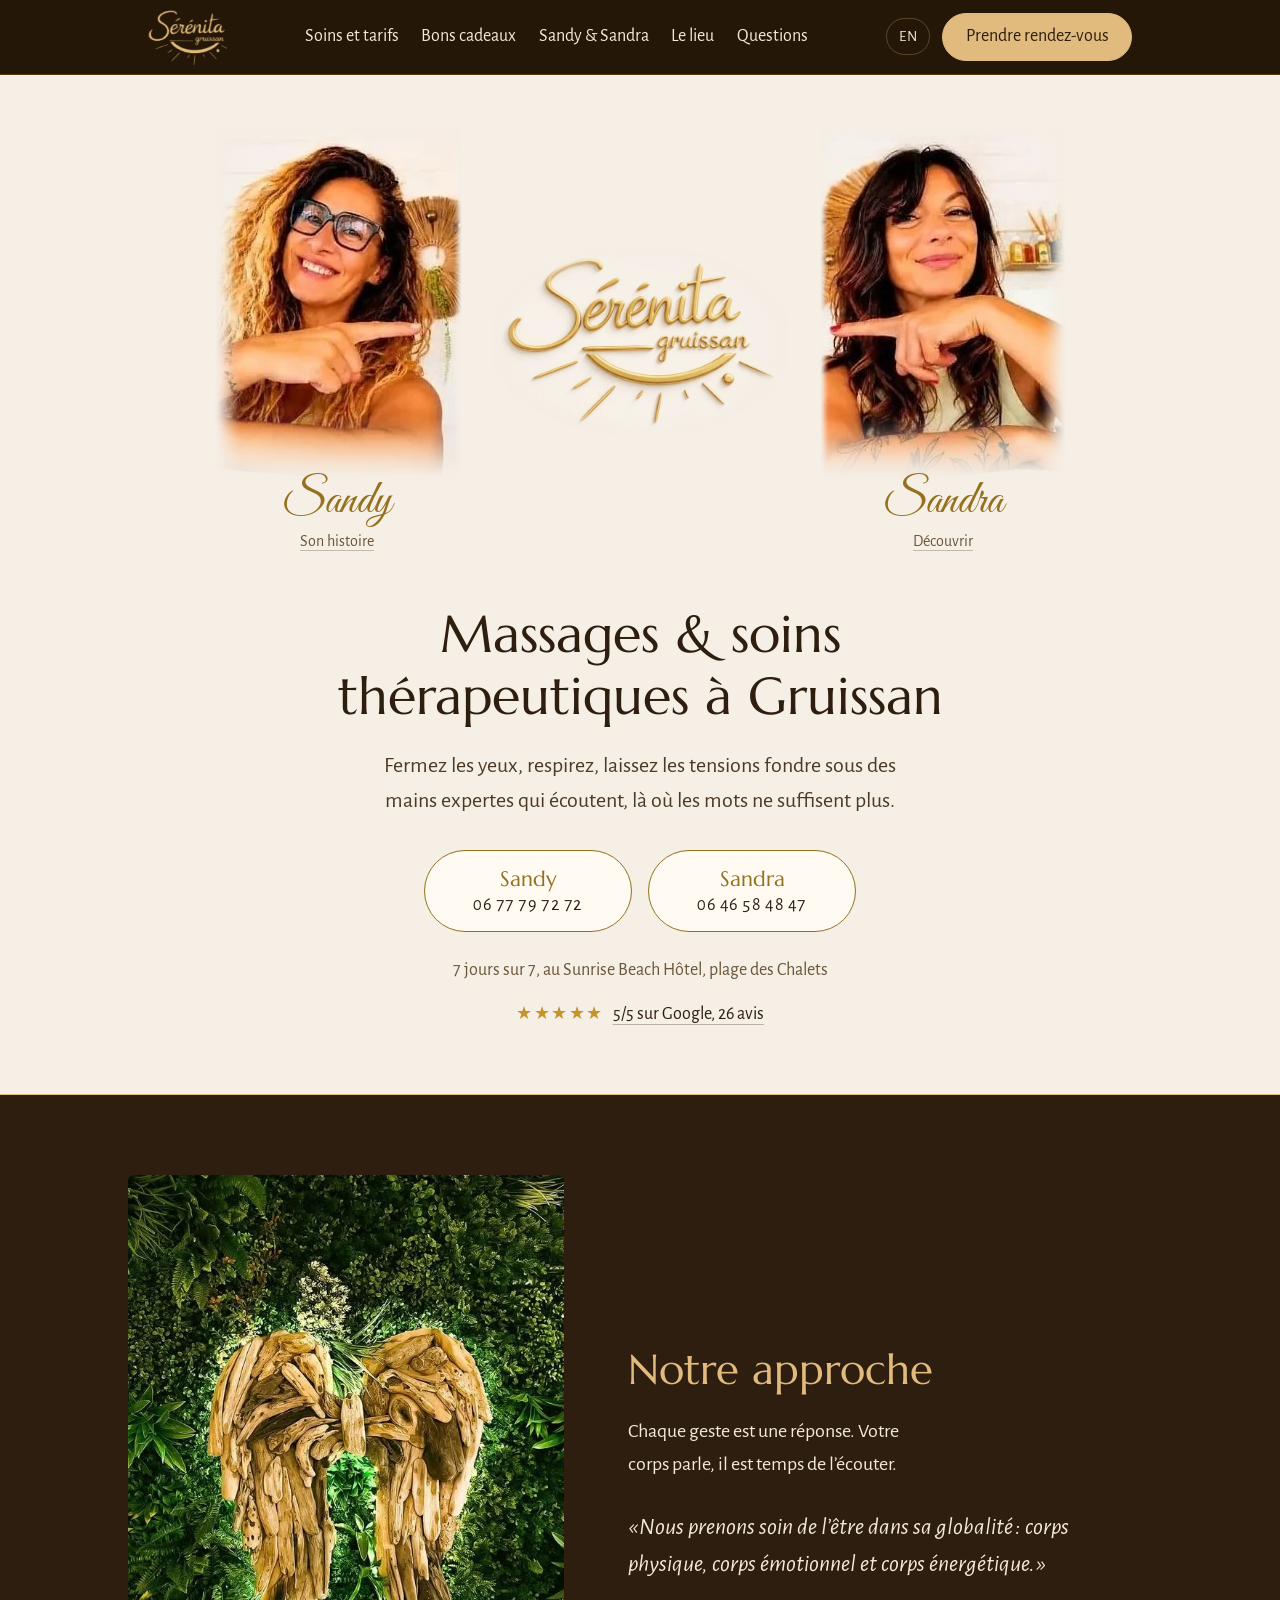
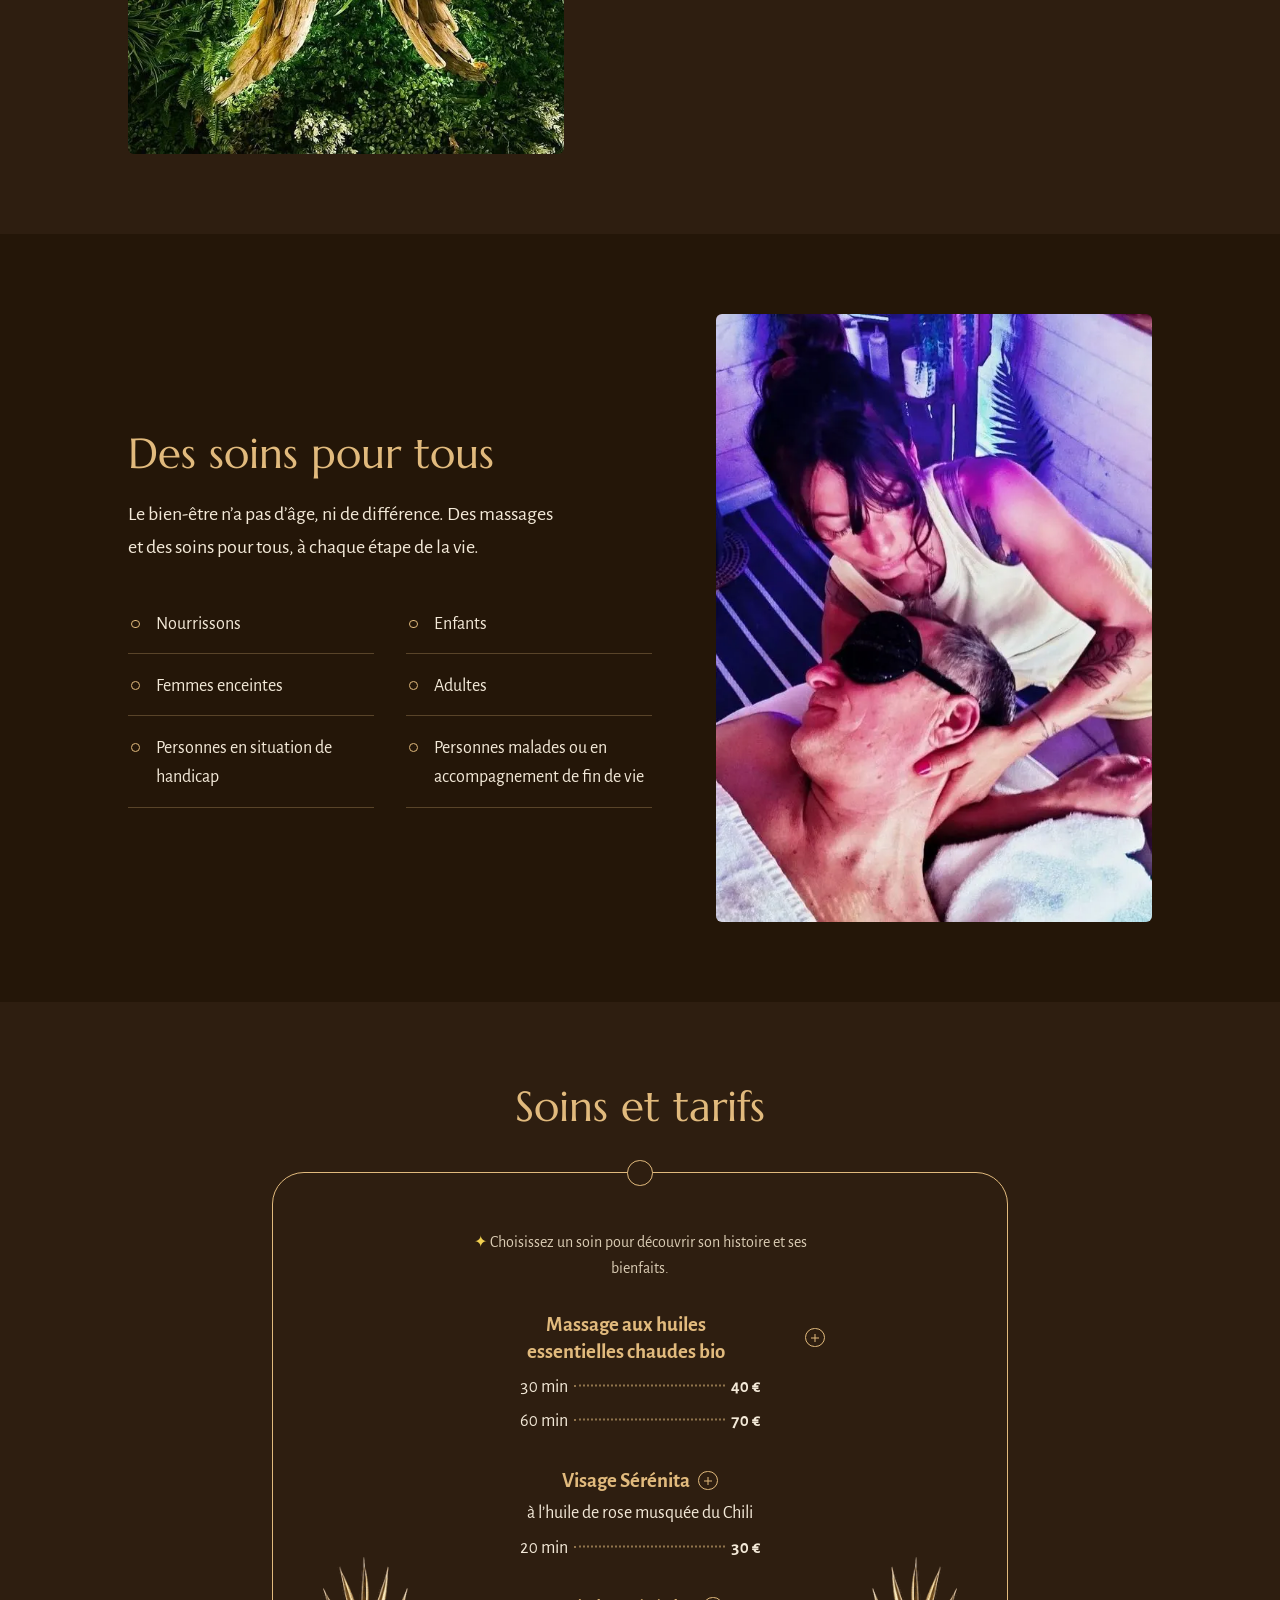
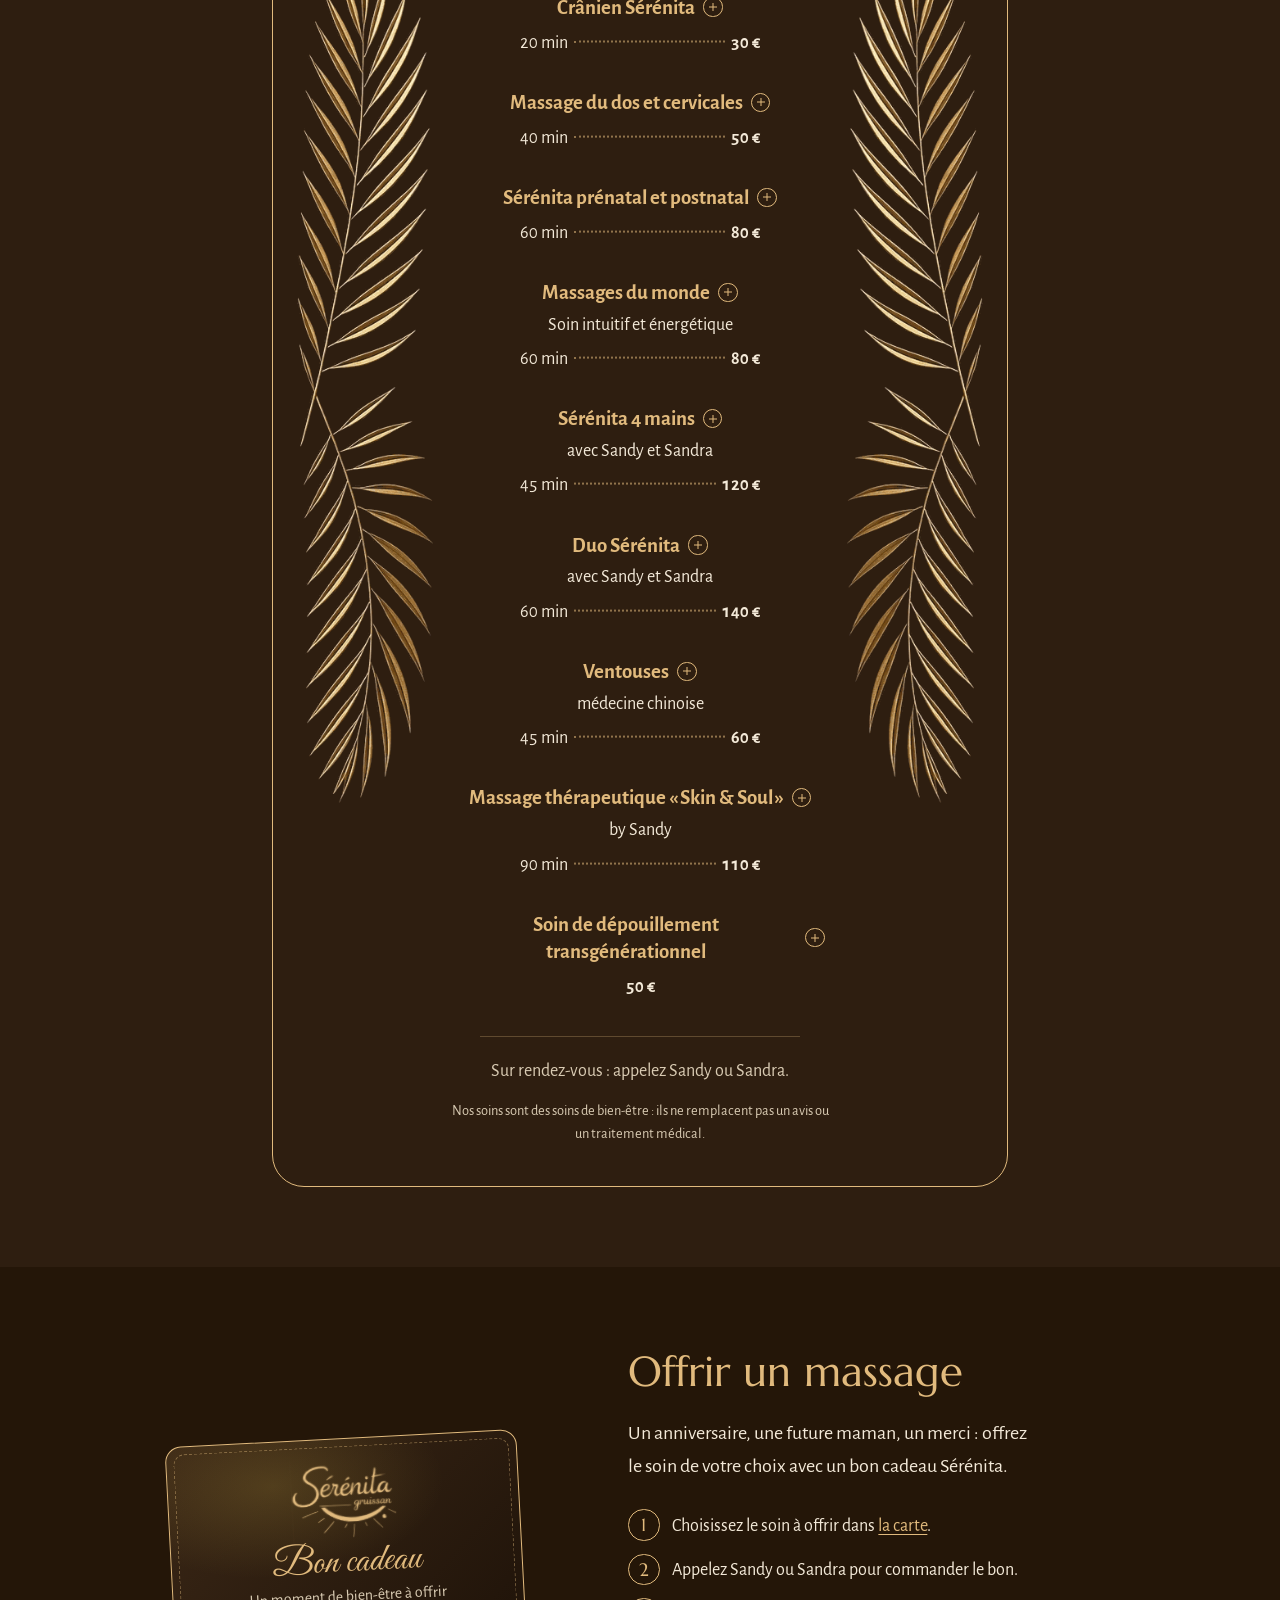
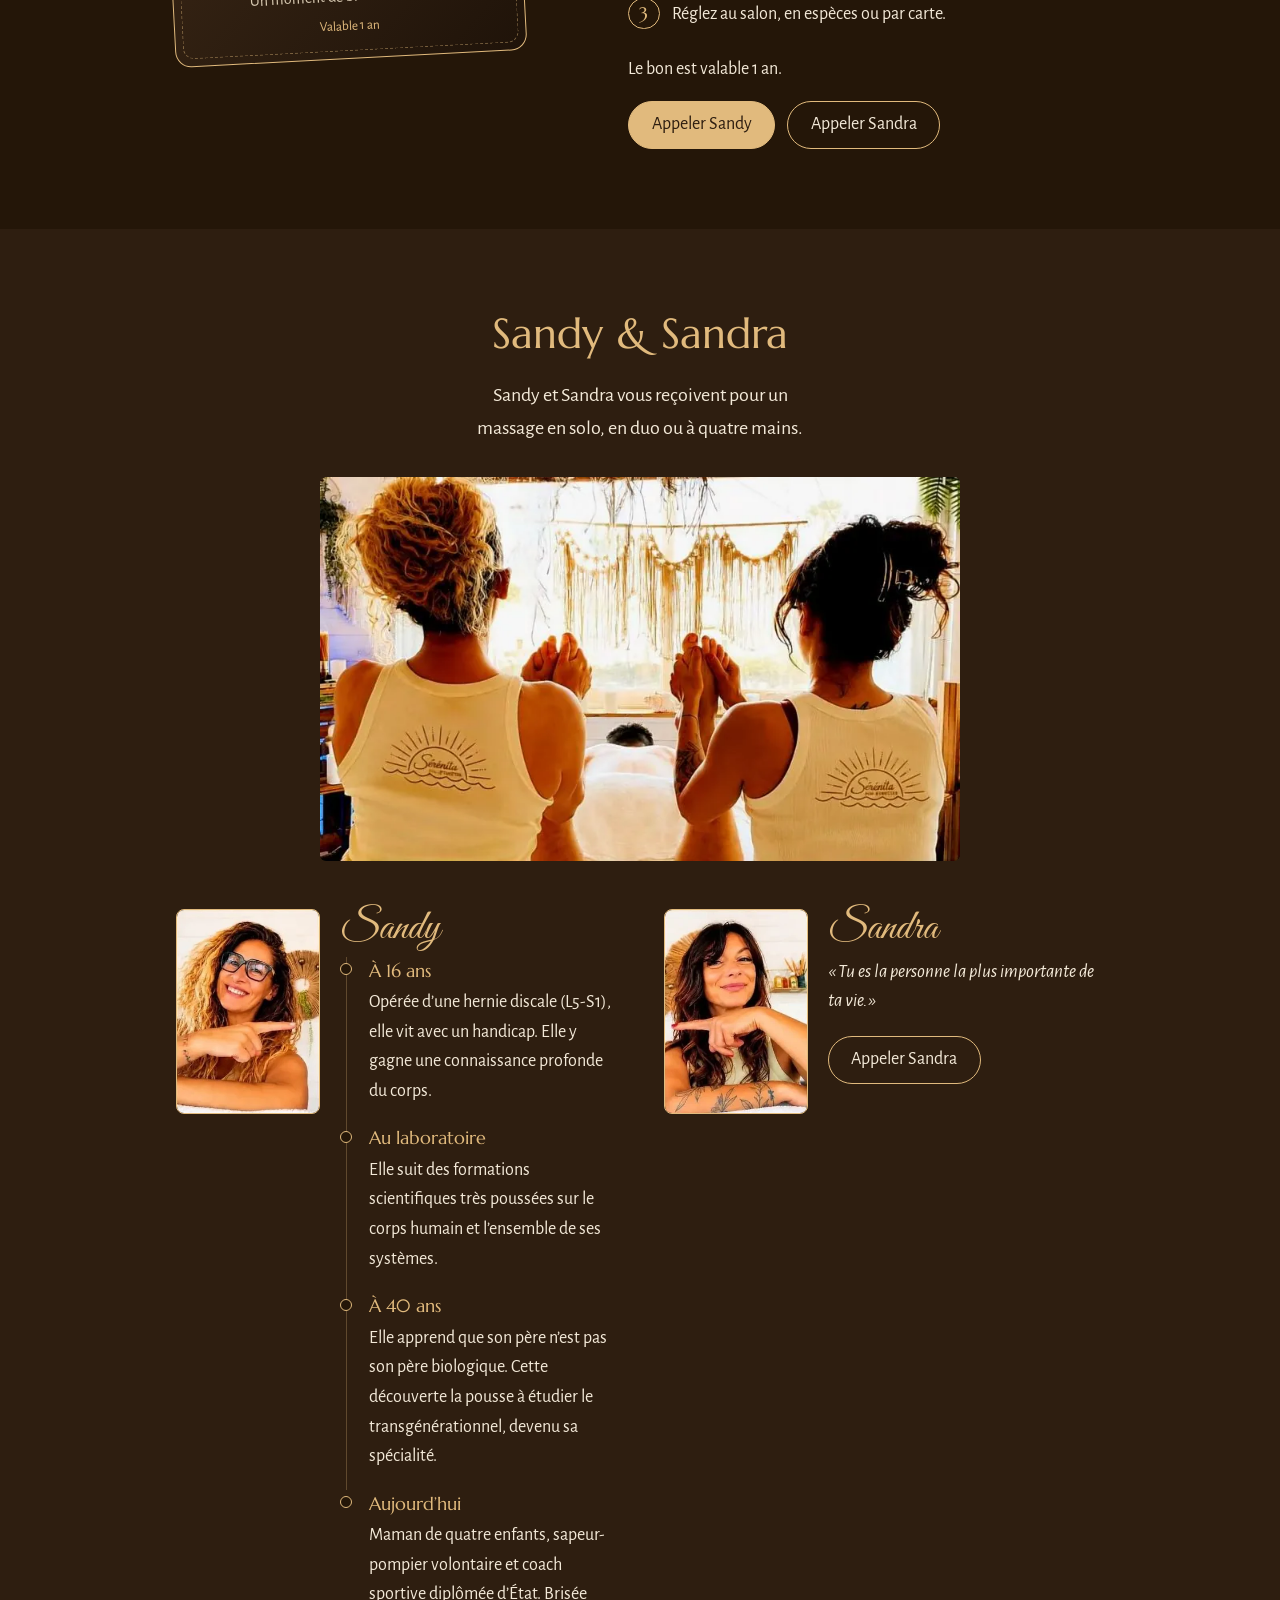
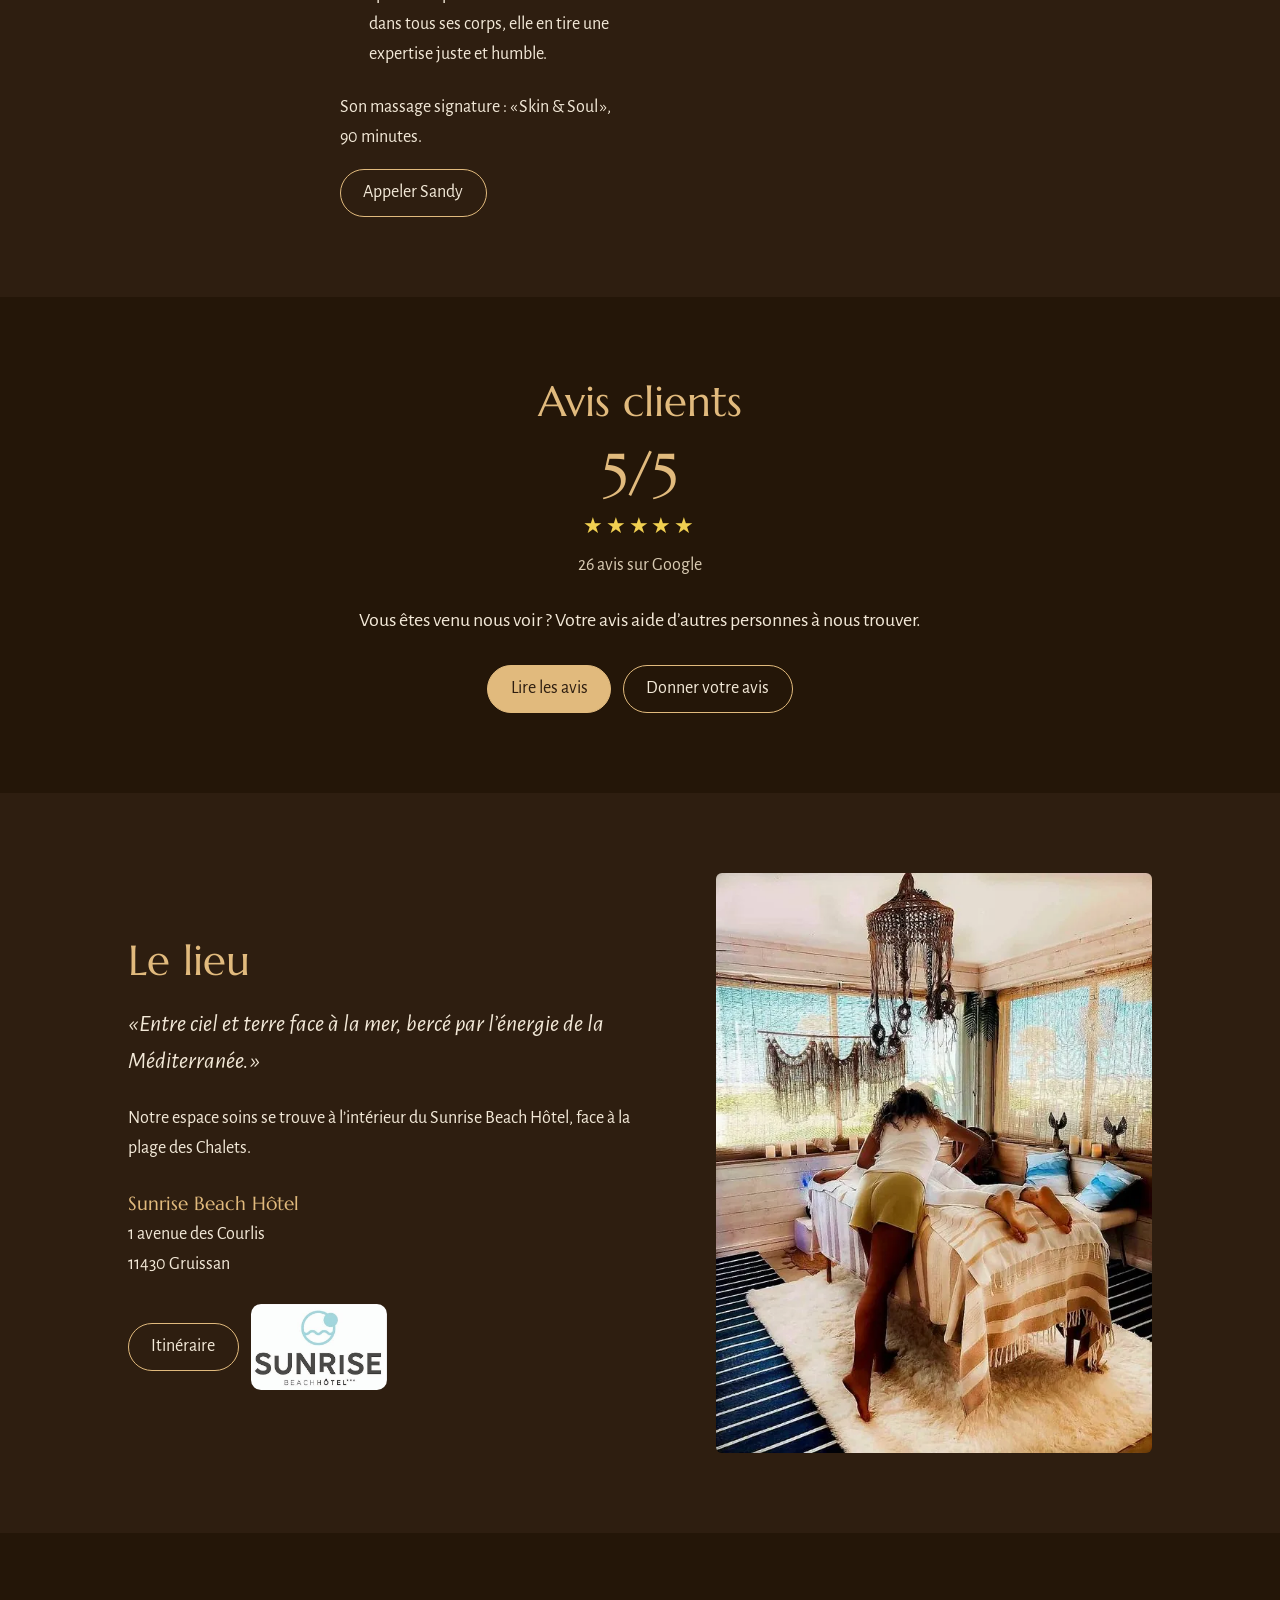
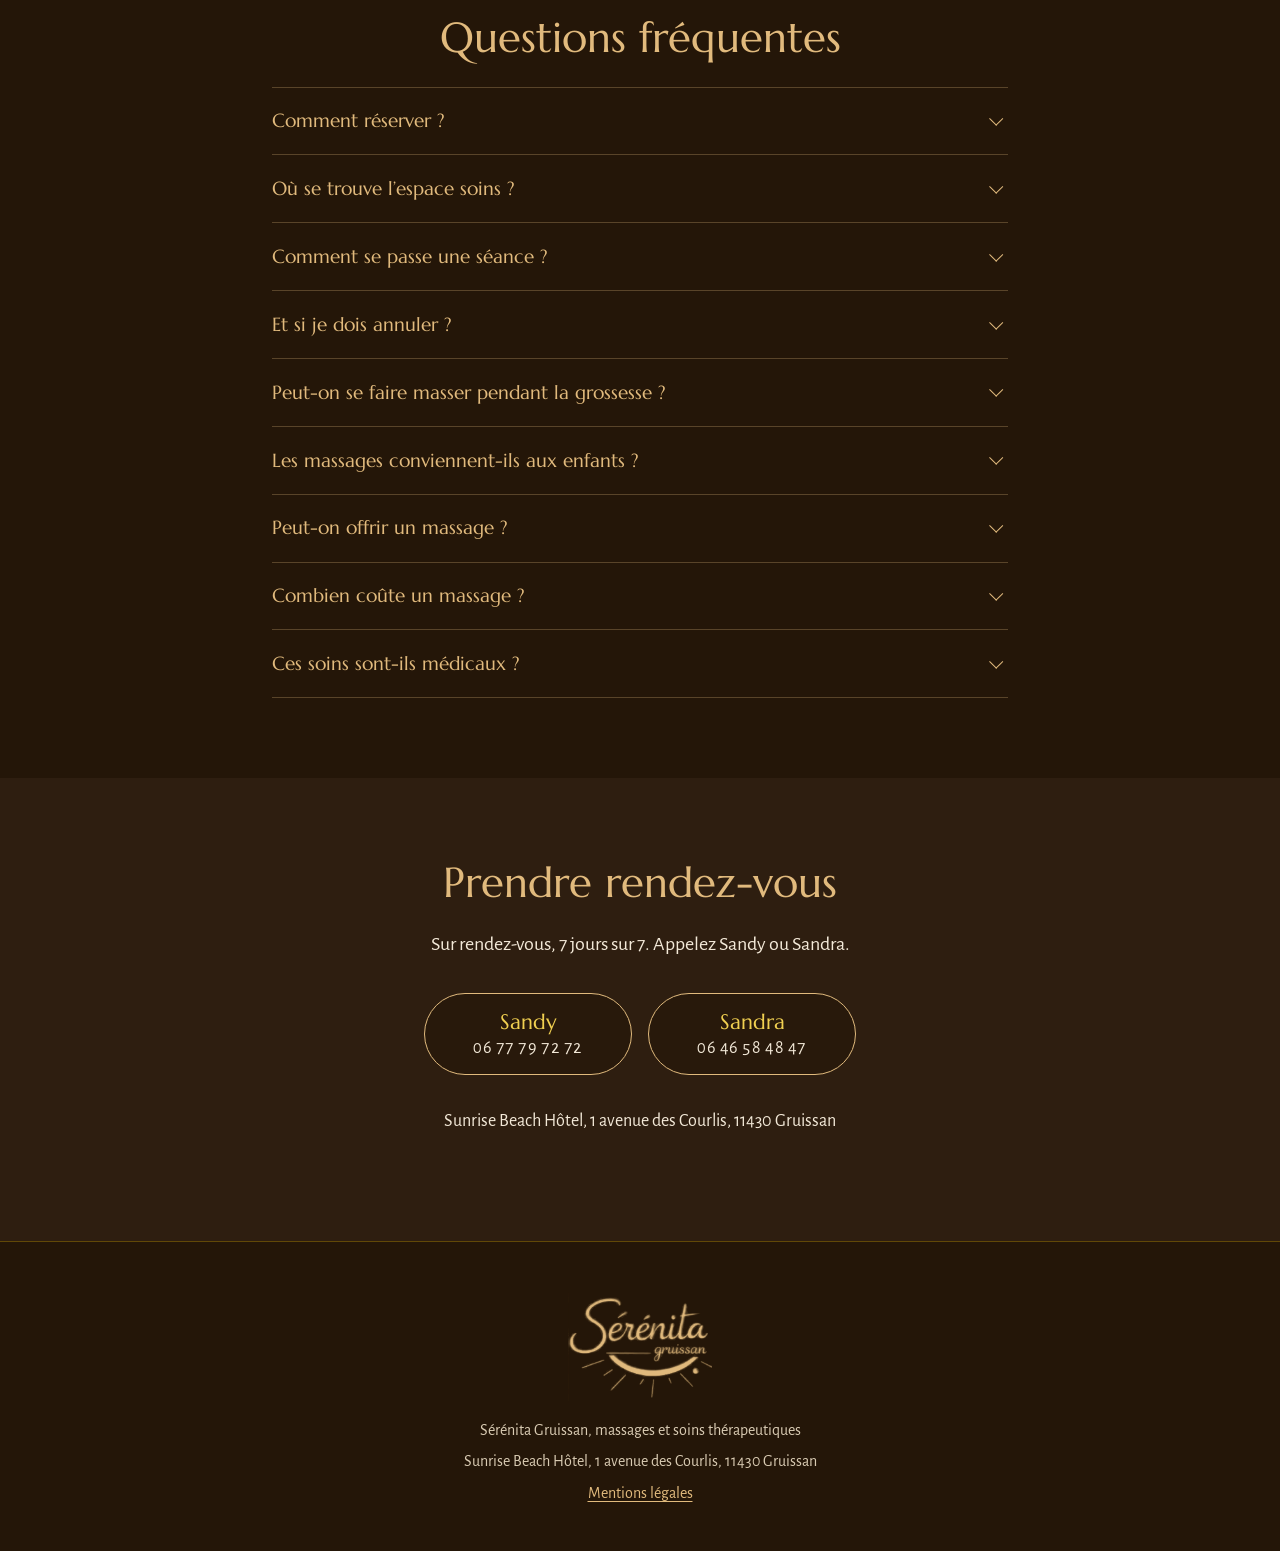
==== commit 72ba9d5c: "Bons cadeaux, avis clients, questions fréquentes et version anglaise - Section « Offrir un massage »" ====
--- a/index.html
+++ b/index.html
@@ -7,6 +7,9 @@
   <meta name="description" content="Massages et soins thérapeutiques à Gruissan avec Sandy et Sandra, 7 jours sur 7, dans leur espace soins du Sunrise Beach Hôtel, plage des Chalets. Massages aux huiles chaudes bio, visage, crânien, dos et cervicales, prénatal et postnatal, massages du monde, 4 mains, duo, ventouses, Skin &amp; Soul, soin transgénérationnel. Réservation par téléphone.">
   <meta name="theme-color" content="#2e1e10">
   <link rel="canonical" href="https://sandycrazyconcept.fr/">
+  <link rel="alternate" hreflang="fr" href="https://sandycrazyconcept.fr/">
+  <link rel="alternate" hreflang="en" href="https://sandycrazyconcept.fr/en/">
+  <link rel="alternate" hreflang="x-default" href="https://sandycrazyconcept.fr/">
   <meta property="og:url" content="https://sandycrazyconcept.fr/">
   <meta property="og:type" content="website">
   <meta property="og:locale" content="fr_FR">
@@ -17,7 +20,7 @@
   <link rel="apple-touch-icon" href="apple-touch-icon.png">
   <link rel="preload" href="fonts/marcellus-latin-400-normal.woff2" as="font" type="font/woff2" crossorigin>
   <link rel="preload" href="fonts/alegreya-sans-latin-400-normal.woff2" as="font" type="font/woff2" crossorigin>
-  <link rel="stylesheet" href="css/style.css?v=7">
+  <link rel="stylesheet" href="css/style.css?v=8">
   <script type="application/ld+json">
   {
     "@context": "https://schema.org",
@@ -52,13 +55,17 @@
       </a>
       <nav class="menu" aria-label="Menu principal">
         <ul>
-          <li><a href="#approche">Notre approche</a></li>
           <li><a href="#tarifs">Soins et tarifs</a></li>
+          <li><a href="#offrir">Bons cadeaux</a></li>
           <li><a href="#equipe">Sandy &amp; Sandra</a></li>
           <li><a href="#lieu">Le lieu</a></li>
+          <li><a href="#questions">Questions</a></li>
         </ul>
       </nav>
-      <a class="bouton bouton-plein" href="#contact">Prendre rendez-vous</a>
+      <div class="entete-actions">
+        <a class="langue" href="en/" hreflang="en" lang="en" aria-label="English version">EN</a>
+        <a class="bouton bouton-plein" href="#contact">Prendre rendez-vous</a>
+      </div>
     </div>
   </header>
 
@@ -339,7 +346,34 @@
       </div>
     </dialog>
 
-    <section class="section section-alt equipe" id="equipe" aria-labelledby="titre-equipe">
+    <section class="section section-alt offrir" id="offrir" aria-labelledby="titre-offrir">
+      <div class="conteneur paire">
+        <div class="bon-visuel" aria-hidden="true">
+          <div class="bon">
+            <img src="img/logo-serenita.png" width="452" height="350" alt="" loading="lazy">
+            <p class="bon-titre">Bon cadeau</p>
+            <p class="bon-texte">Un moment de bien-être à offrir</p>
+            <p class="bon-validite">Valable 1 an</p>
+          </div>
+        </div>
+        <div>
+          <h2 id="titre-offrir">Offrir un massage</h2>
+          <p class="chapo">Un anniversaire, une future maman, un merci&nbsp;: offrez le soin de votre choix avec un bon cadeau Sérénita.</p>
+          <ol class="etapes">
+            <li>Choisissez le soin à offrir dans <a href="#tarifs">la carte</a>.</li>
+            <li>Appelez Sandy ou Sandra pour commander le bon.</li>
+            <li>Réglez au salon, en espèces ou par carte.</li>
+          </ol>
+          <p>Le bon est valable 1&nbsp;an.</p>
+          <div class="actions">
+            <a class="bouton bouton-plein" href="tel:+33677797272">Appeler Sandy</a>
+            <a class="bouton" href="tel:+33646584847">Appeler Sandra</a>
+          </div>
+        </div>
+      </div>
+    </section>
+
+    <section class="section equipe" id="equipe" aria-labelledby="titre-equipe">
       <div class="conteneur">
         <h2 id="titre-equipe">Sandy &amp; Sandra</h2>
         <p class="chapo">Sandy et Sandra vous reçoivent pour un massage en solo, en duo ou à quatre mains.</p>
@@ -383,6 +417,18 @@
       </div>
     </section>
 
+    <section class="section section-alt avis" id="avis" aria-labelledby="titre-avis">
+      <div class="conteneur">
+        <h2 id="titre-avis">Avis clients</h2>
+        <p class="note-google"><span class="note-chiffre">5/5</span><span class="etoiles" aria-hidden="true">★★★★★</span><span class="note-nombre">26 avis sur Google</span></p>
+        <p class="chapo">Vous êtes venu nous voir&nbsp;? Votre avis aide d’autres personnes à nous trouver.</p>
+        <div class="actions actions-centre">
+          <a class="bouton bouton-plein" href="https://maps.google.com/?cid=7879985521520299105" target="_blank" rel="noopener">Lire les avis</a>
+          <a class="bouton" href="https://maps.google.com/?cid=7879985521520299105" target="_blank" rel="noopener">Donner votre avis</a>
+        </div>
+      </div>
+    </section>
+
     <section class="section" id="lieu" aria-labelledby="titre-lieu">
       <div class="conteneur paire inversee">
         <div class="photo">
@@ -413,7 +459,51 @@
       </div>
     </section>
 
-    <section class="section section-alt contact" id="contact" aria-labelledby="titre-contact">
+    <section class="section section-alt questions" id="questions" aria-labelledby="titre-questions">
+      <div class="conteneur conteneur-etroit">
+        <h2 id="titre-questions">Questions fréquentes</h2>
+        <div class="faq">
+          <details>
+            <summary>Comment réserver&nbsp;?</summary>
+            <p>Par téléphone, 7 jours sur 7&nbsp;: Sandy au <a href="tel:+33677797272">06 77 79 72 72</a> ou Sandra au <a href="tel:+33646584847">06 46 58 48 47</a>.</p>
+          </details>
+          <details>
+            <summary>Où se trouve l’espace soins&nbsp;?</summary>
+            <p>À l’intérieur du Sunrise Beach Hôtel, 1 avenue des Courlis à Gruissan, face à la plage des Chalets. <a href="https://maps.google.com/?cid=7879985521520299105" target="_blank" rel="noopener">Voir l’itinéraire</a>.</p>
+          </details>
+          <details>
+            <summary>Comment se passe une séance&nbsp;?</summary>
+            <p>Chaque massage est adapté à vos besoins, à vos douleurs et à vos ressentis. Vous en parlez avec Sandy ou Sandra avant de commencer.</p>
+          </details>
+          <details>
+            <summary>Et si je dois annuler&nbsp;?</summary>
+            <p>Merci de prévenir au moins 24&nbsp;heures à l’avance, par téléphone.</p>
+          </details>
+          <details>
+            <summary>Peut-on se faire masser pendant la grossesse&nbsp;?</summary>
+            <p>Oui, c’est le rôle du soin Sérénita prénatal et postnatal (60&nbsp;min, 80&nbsp;€). Parlez-en à votre sage-femme ou à votre médecin avant le rendez-vous.</p>
+          </details>
+          <details>
+            <summary>Les massages conviennent-ils aux enfants&nbsp;?</summary>
+            <p>Oui. Sérénita masse les petits comme les grands, des nourrissons aux adultes, y compris les personnes en situation de handicap.</p>
+          </details>
+          <details>
+            <summary>Peut-on offrir un massage&nbsp;?</summary>
+            <p>Oui, avec un <a href="#offrir">bon cadeau</a> valable 1&nbsp;an, à régler au salon en espèces ou par carte.</p>
+          </details>
+          <details>
+            <summary>Combien coûte un massage&nbsp;?</summary>
+            <p>De 30&nbsp;€ pour un soin de 20&nbsp;minutes à 140&nbsp;€ pour le Duo Sérénita. Tous les prix sont dans <a href="#tarifs">la carte des soins</a>.</p>
+          </details>
+          <details>
+            <summary>Ces soins sont-ils médicaux&nbsp;?</summary>
+            <p>Non. Ce sont des soins de bien-être&nbsp;: ils ne remplacent pas un avis ou un traitement médical.</p>
+          </details>
+        </div>
+      </div>
+    </section>
+
+    <section class="section contact" id="contact" aria-labelledby="titre-contact">
       <div class="conteneur">
         <h2 id="titre-contact">Prendre rendez-vous</h2>
         <p class="chapo">Sur rendez-vous, 7 jours sur 7. Appelez Sandy ou Sandra.</p>
--- a/css/style.css
+++ b/css/style.css
@@ -79,7 +79,7 @@
 .marque img { width: auto; height: 3.4rem; }
 
 .menu ul { display: none; margin: 0; padding: 0; list-style: none; }
-.menu a { color: var(--sable); text-decoration: none; }
+.menu a { color: var(--sable); text-decoration: none; white-space: nowrap; }
 .menu a:hover { color: var(--or-vif); }
 
 .bouton {
@@ -97,7 +97,19 @@
 .bouton:hover { background: rgba(225, 186, 125, 0.14); color: var(--sable); }
 .bouton-plein { background: var(--or-patine); color: var(--ecorce); }
 .bouton-plein:hover { background: var(--or-vif); color: var(--ecorce); }
-.site-entete .bouton { display: none; }
+.site-entete .bouton { display: none; white-space: nowrap; }
+.entete-actions { display: flex; align-items: center; gap: 0.75rem; }
+.langue {
+  flex: none;
+  padding: 0.3rem 0.75rem;
+  border: 1px solid var(--filet);
+  border-radius: 999px;
+  color: var(--sable);
+  font-size: 0.95rem;
+  letter-spacing: 0.04em;
+  text-decoration: none;
+}
+.langue:hover { border-color: var(--or-patine); color: var(--or-vif); }
 
 /* ---------- Accueil : Sandy et Sandra sur fond ivoire, le logo doré au milieu ---------- */
 
@@ -488,6 +500,92 @@
 .parcours-quand { display: block; font-family: "Marcellus", Georgia, serif; font-size: 1.1rem; color: var(--or-patine); }
 .parcours p { margin: 0.15rem 0 0; }
 
+/* Bons cadeaux */
+.bon-visuel { display: grid; place-items: center; padding: 1rem 0; }
+.bon {
+  position: relative;
+  display: flex;
+  flex-direction: column;
+  align-items: center;
+  justify-content: center;
+  width: min(100%, 22rem);
+  aspect-ratio: 1.6;
+  padding: 1.25rem;
+  border: 1px solid var(--or-patine);
+  border-radius: 1rem;
+  background:
+    radial-gradient(ellipse 70% 60% at 30% 20%, rgba(241, 208, 81, 0.16), rgba(241, 208, 81, 0) 70%),
+    linear-gradient(135deg, #3a2716, #1f1309);
+  text-align: center;
+  transform: rotate(-3deg);
+}
+.bon::before {
+  content: "";
+  position: absolute;
+  inset: 0.45rem;
+  border: 1px dashed rgba(225, 186, 125, 0.45);
+  border-radius: 0.7rem;
+}
+.bon img { width: 6.5rem; }
+.bon-titre { margin: 0.1rem 0 0; font-family: "Great Vibes", "Snell Roundhand", cursive; font-size: 2.4rem; line-height: 1.1; color: var(--or-patine); }
+.bon-texte { margin: 0; font-size: 1rem; color: var(--sable-doux); }
+.bon-validite { margin: 0.35rem 0 0; font-size: 0.85rem; color: var(--or-patine); }
+.etapes { counter-reset: etape; margin: 1.5rem 0 1rem; padding: 0; list-style: none; }
+.etapes li { counter-increment: etape; position: relative; min-height: 2rem; padding: 0.3rem 0 0.6rem 2.75rem; }
+.etapes li::before {
+  content: counter(etape);
+  position: absolute;
+  left: 0;
+  top: 0.15rem;
+  display: grid;
+  place-items: center;
+  width: 1.95rem;
+  height: 1.95rem;
+  border: 1px solid var(--or-patine);
+  border-radius: 50%;
+  font-family: "Marcellus", Georgia, serif;
+  color: var(--or-patine);
+}
+
+/* Avis clients */
+.avis { text-align: center; }
+.avis .chapo { margin: 0 auto 1.75rem; }
+.note-google { display: flex; flex-direction: column; align-items: center; gap: 0.35rem; margin: 0 0 1.5rem; }
+.note-chiffre { font-family: "Marcellus", Georgia, serif; font-size: 3.5rem; line-height: 1; color: var(--or-patine); }
+.note-google .etoiles { font-size: 1.4rem; letter-spacing: 0.12em; color: var(--or-vif); }
+.note-nombre { color: var(--sable-doux); }
+.actions-centre { justify-content: center; }
+
+/* Questions fréquentes */
+.conteneur-etroit { max-width: 46rem; }
+.questions h2 { text-align: center; }
+.faq { margin-top: 1.5rem; border-top: 1px solid var(--filet); }
+.faq details { border-bottom: 1px solid var(--filet); }
+.faq summary {
+  position: relative;
+  padding: 1.1rem 2.75rem 1.1rem 0;
+  font-family: "Marcellus", Georgia, serif;
+  font-size: 1.2rem;
+  color: var(--or-patine);
+  cursor: pointer;
+  list-style: none;
+}
+.faq summary::-webkit-details-marker { display: none; }
+.faq summary::after {
+  content: "";
+  position: absolute;
+  right: 0.4rem;
+  top: 50%;
+  width: 0.65rem;
+  height: 0.65rem;
+  border-right: 1px solid var(--or-patine);
+  border-bottom: 1px solid var(--or-patine);
+  transform: translateY(-70%) rotate(45deg);
+}
+.faq details[open] summary::after { transform: translateY(-25%) rotate(-135deg); }
+.faq summary:hover { color: var(--or-vif); }
+.faq details p { margin: 0 0 1.25rem; }
+
 /* Lieu */
 .citation-haut { margin-top: 0; }
 .texte-lieu { margin-top: 1.5rem; }
@@ -553,7 +651,6 @@
 }
 
 @media (min-width: 860px) {
-  .menu ul { display: flex; gap: 1.75rem; }
   .site-entete .bouton { display: inline-flex; }
   .marque img { height: 3.8rem; }
   .paire { grid-template-columns: 5fr 6fr; gap: 4rem; }
@@ -571,6 +668,10 @@
 
 @media (min-width: 1000px) {
   .paire .publics { grid-template-columns: 1fr 1fr; }
+}
+
+@media (min-width: 1120px) {
+  .menu ul { display: flex; gap: 1.4rem; }
 }
 
 /* Sur téléphone, la barre d'appel remplace les boutons de l'accueil */
@@ -604,6 +705,7 @@
 
 @media (prefers-reduced-motion: no-preference) {
   a, .bouton, .appels a, .barre-appel a { transition: background-color 0.2s ease, color 0.2s ease; }
+  .faq summary::after { transition: transform 0.2s ease; }
 
 }
 
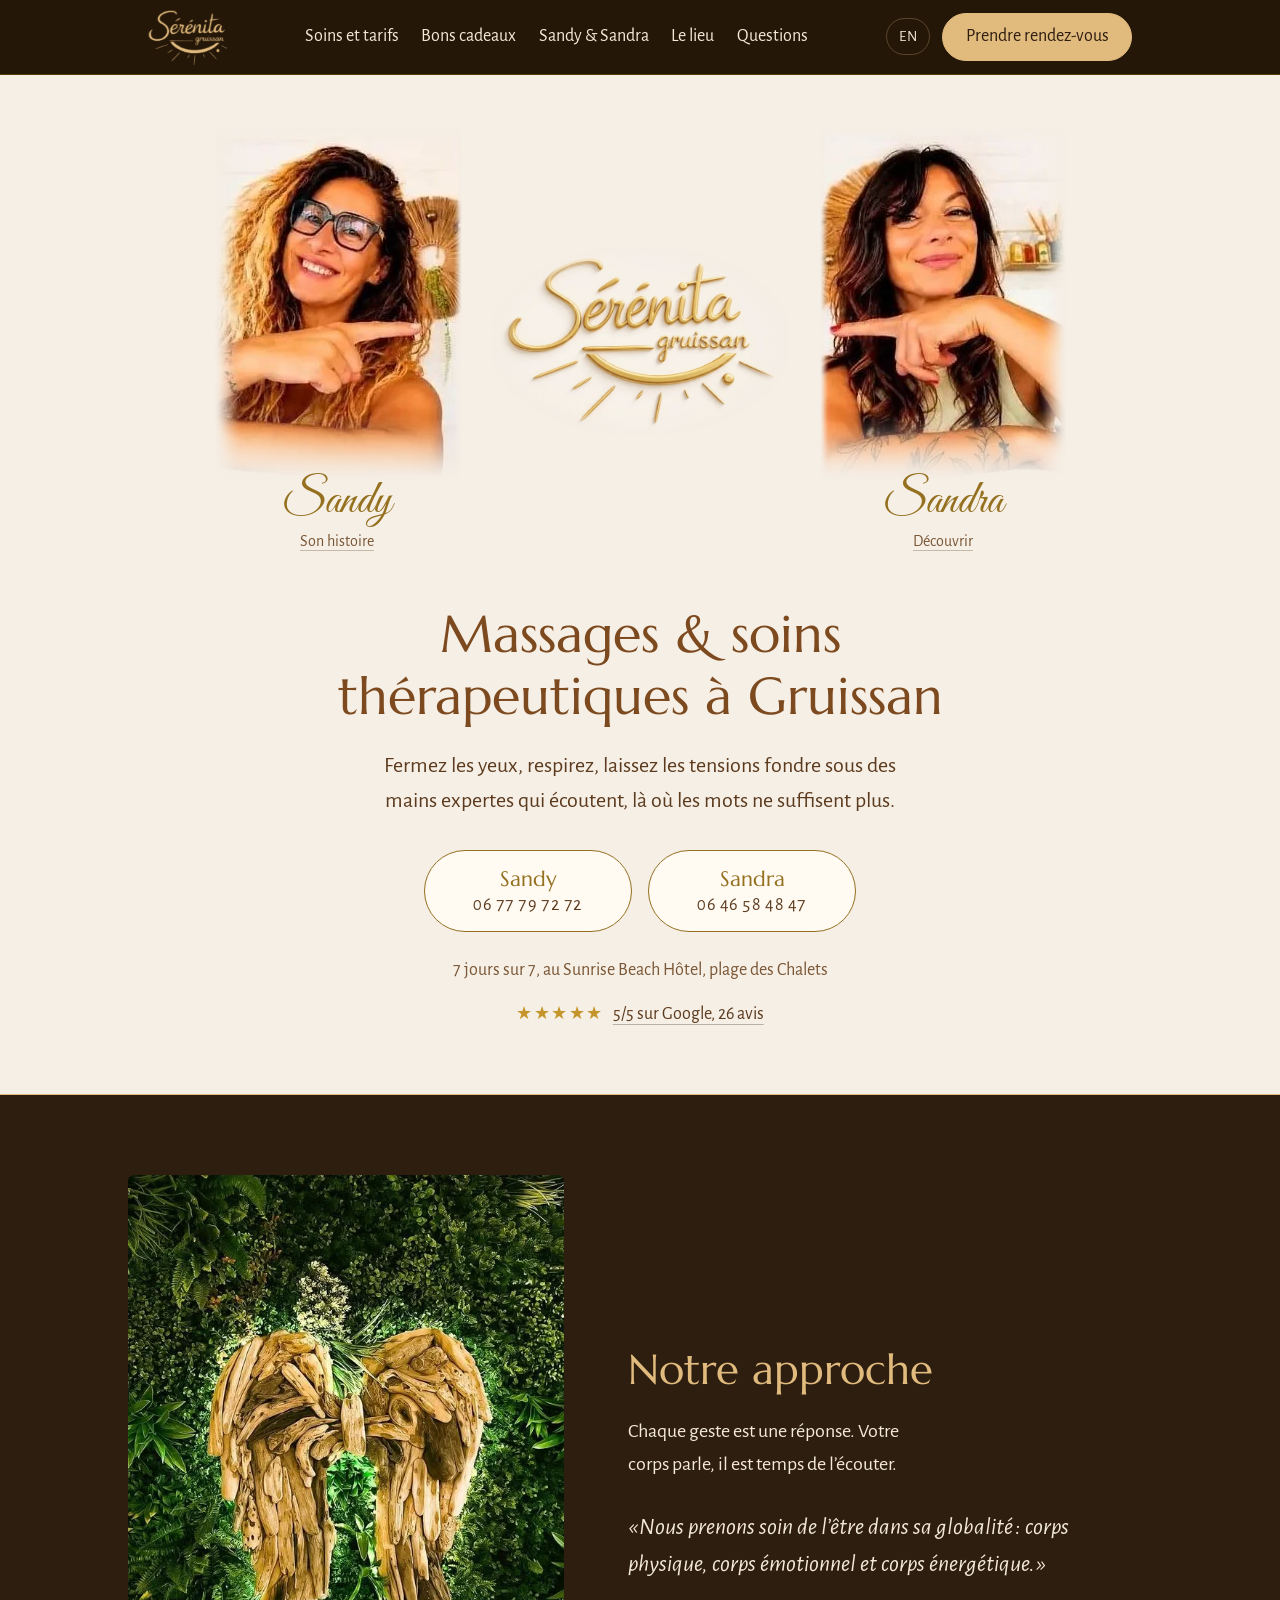
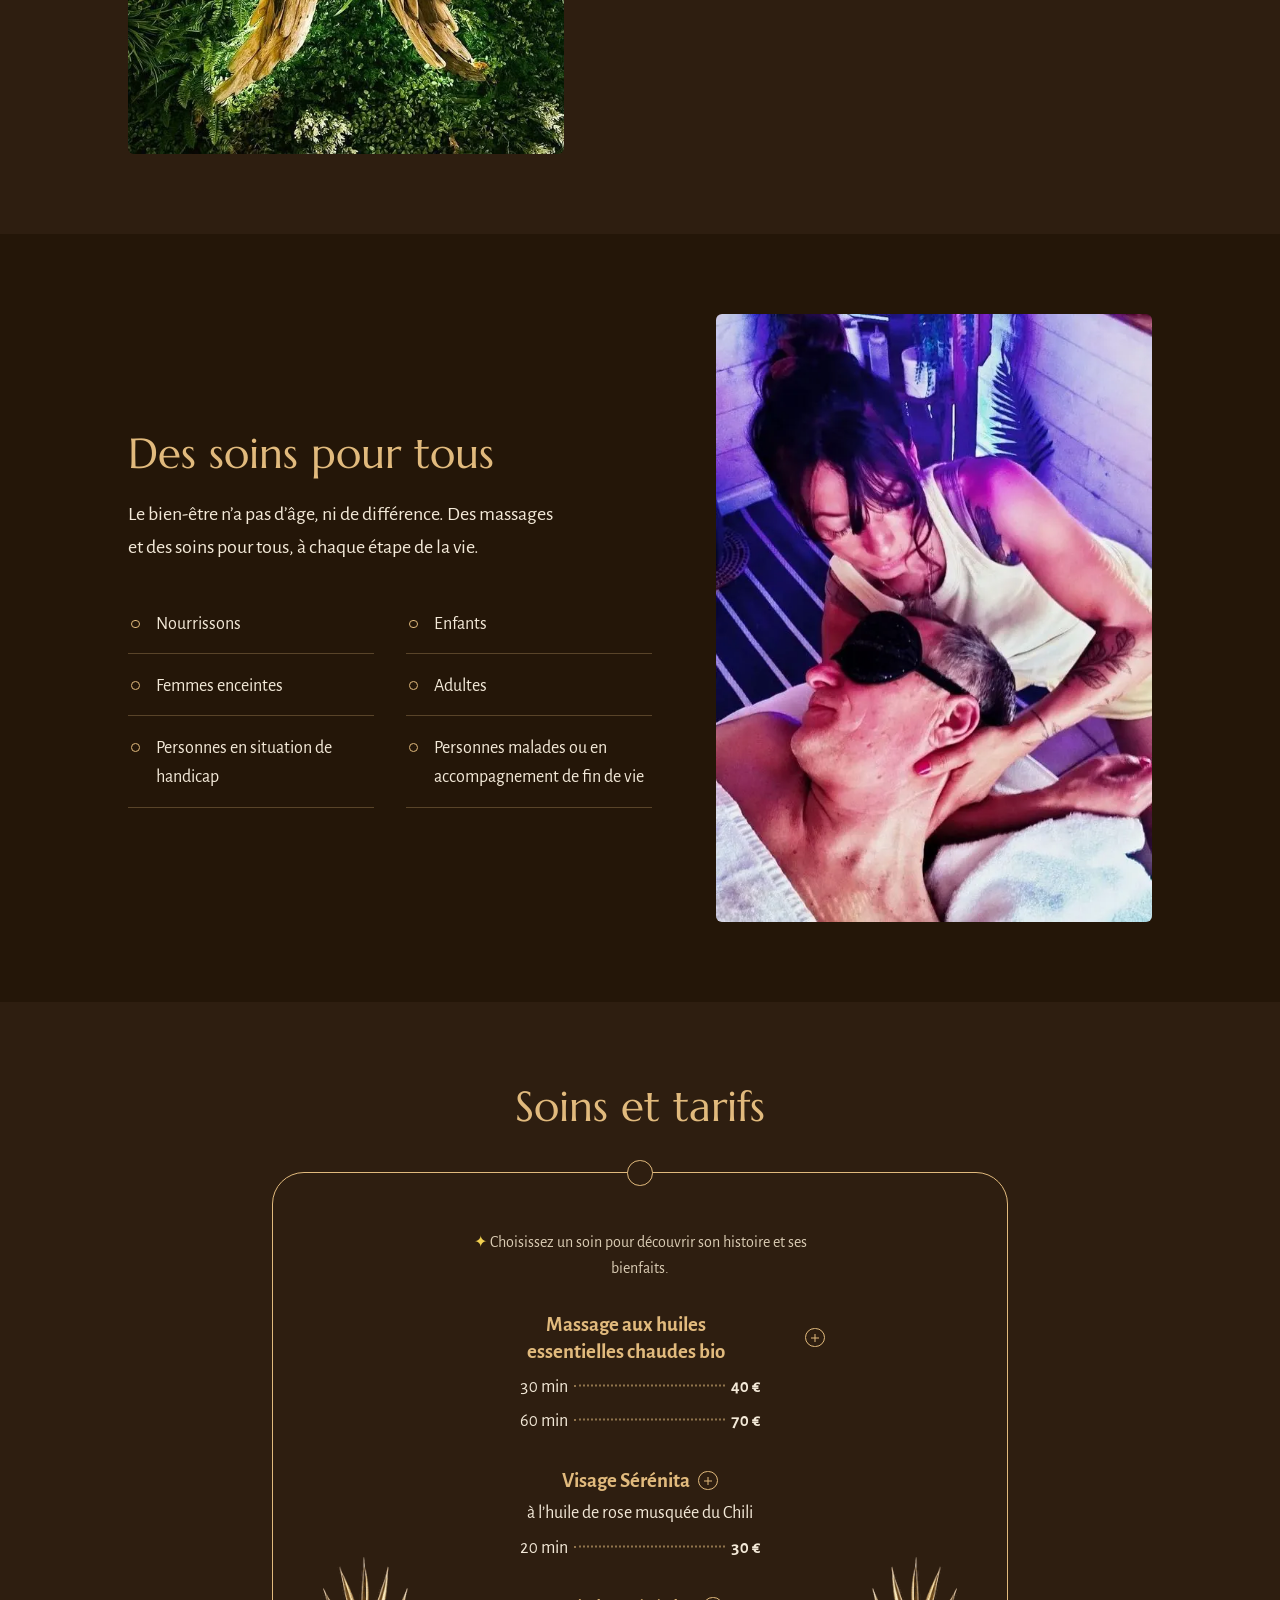
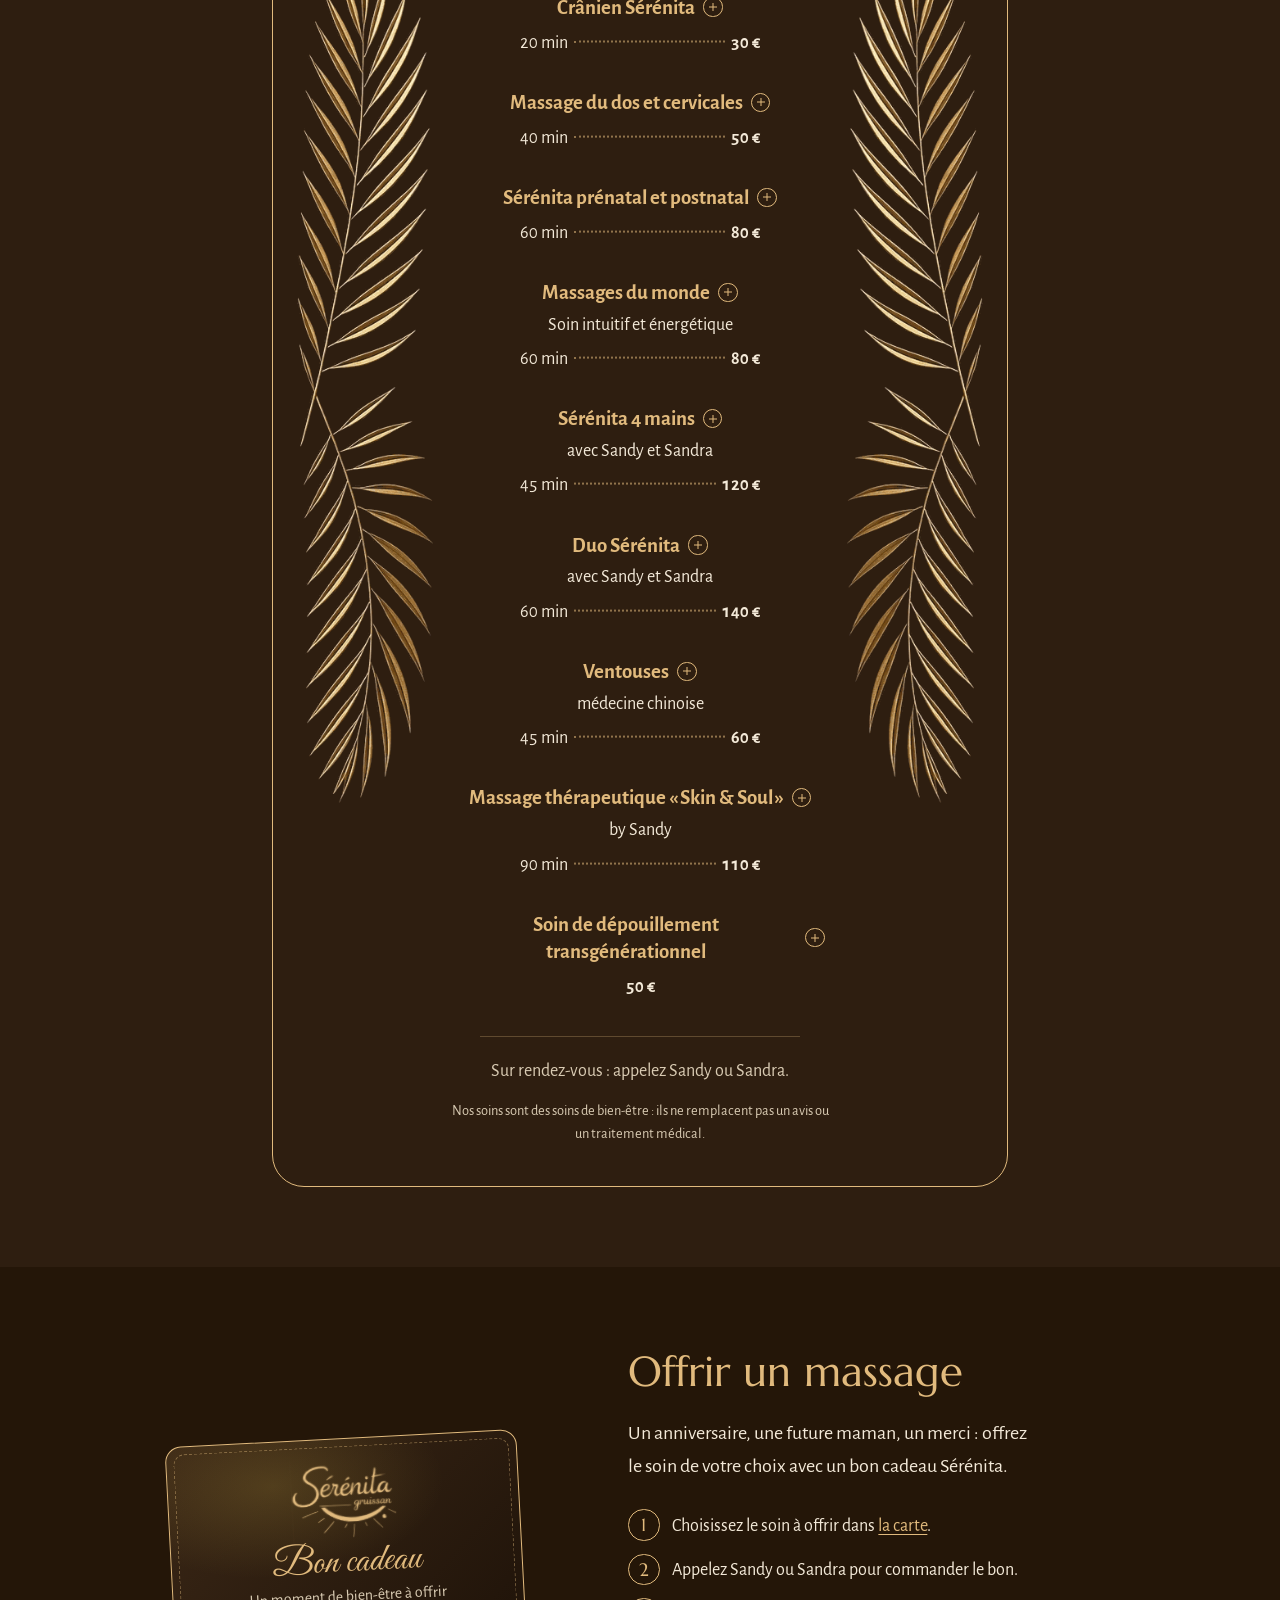
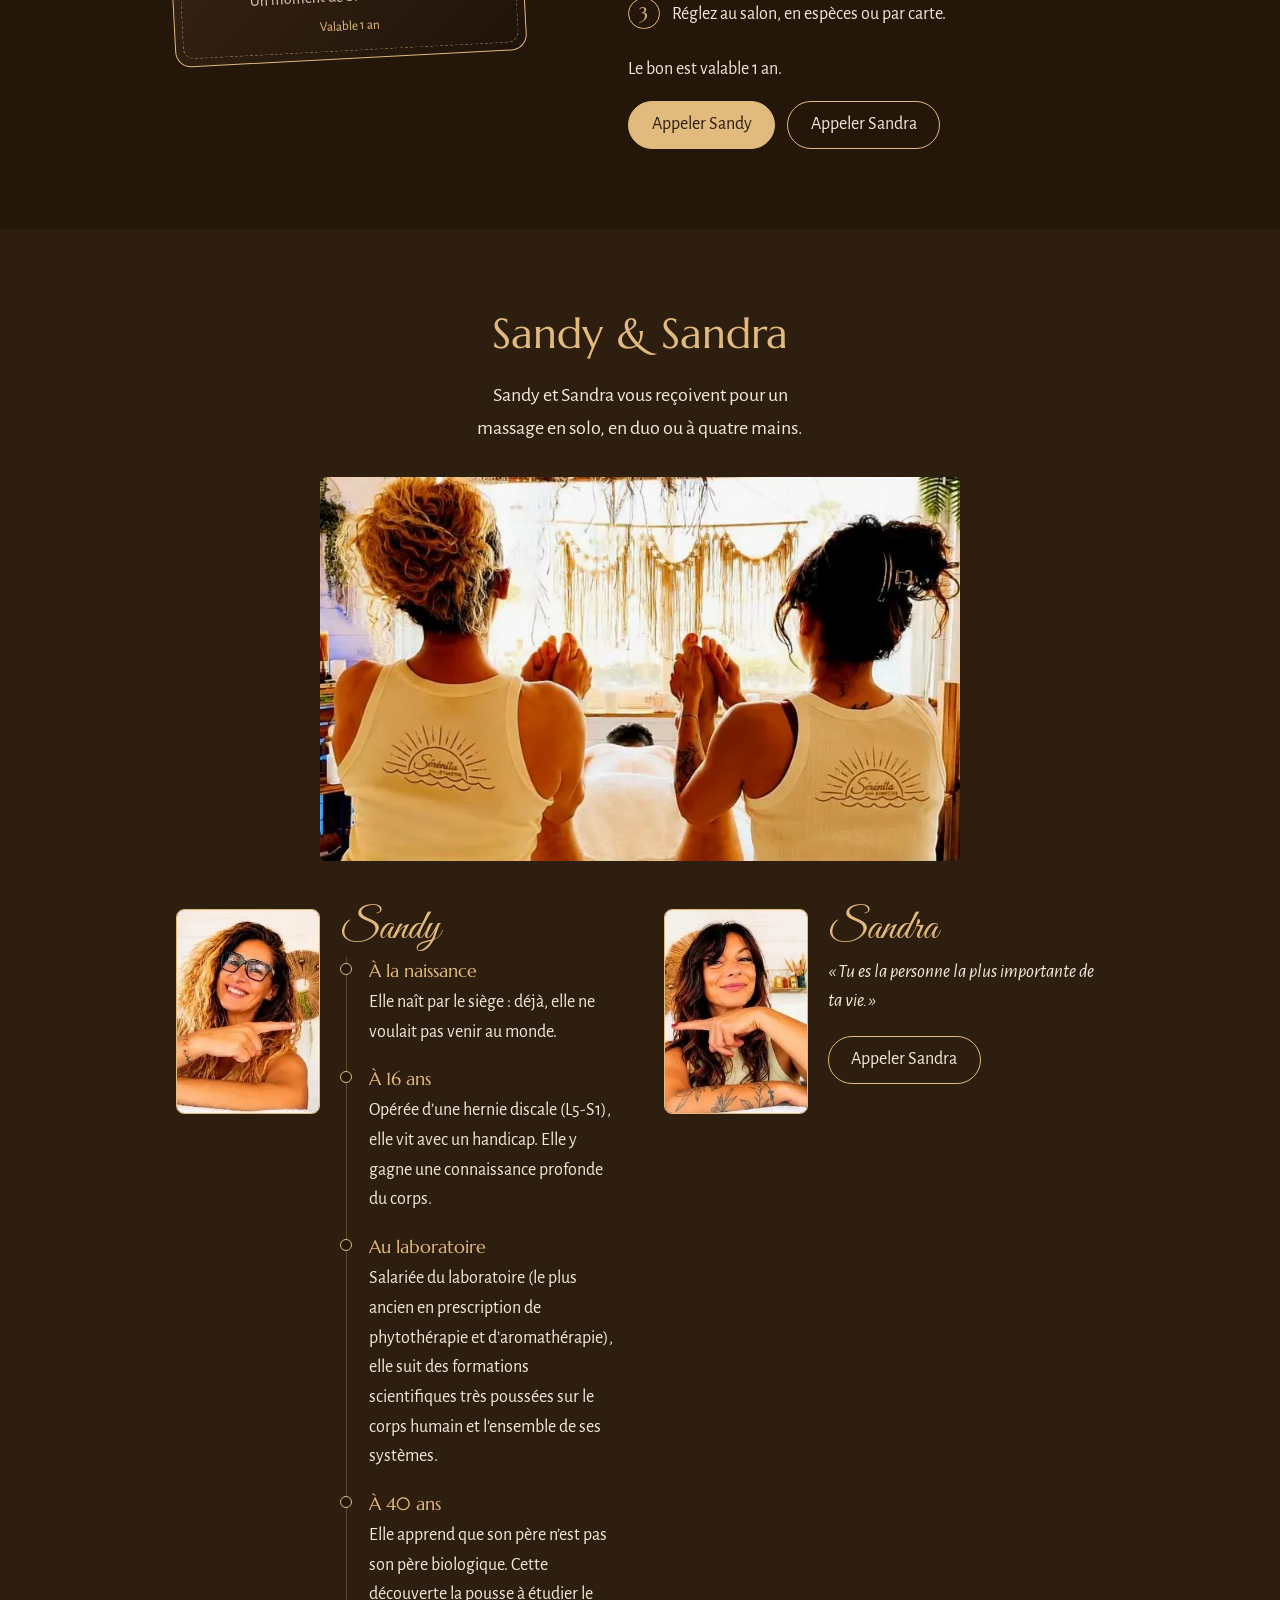
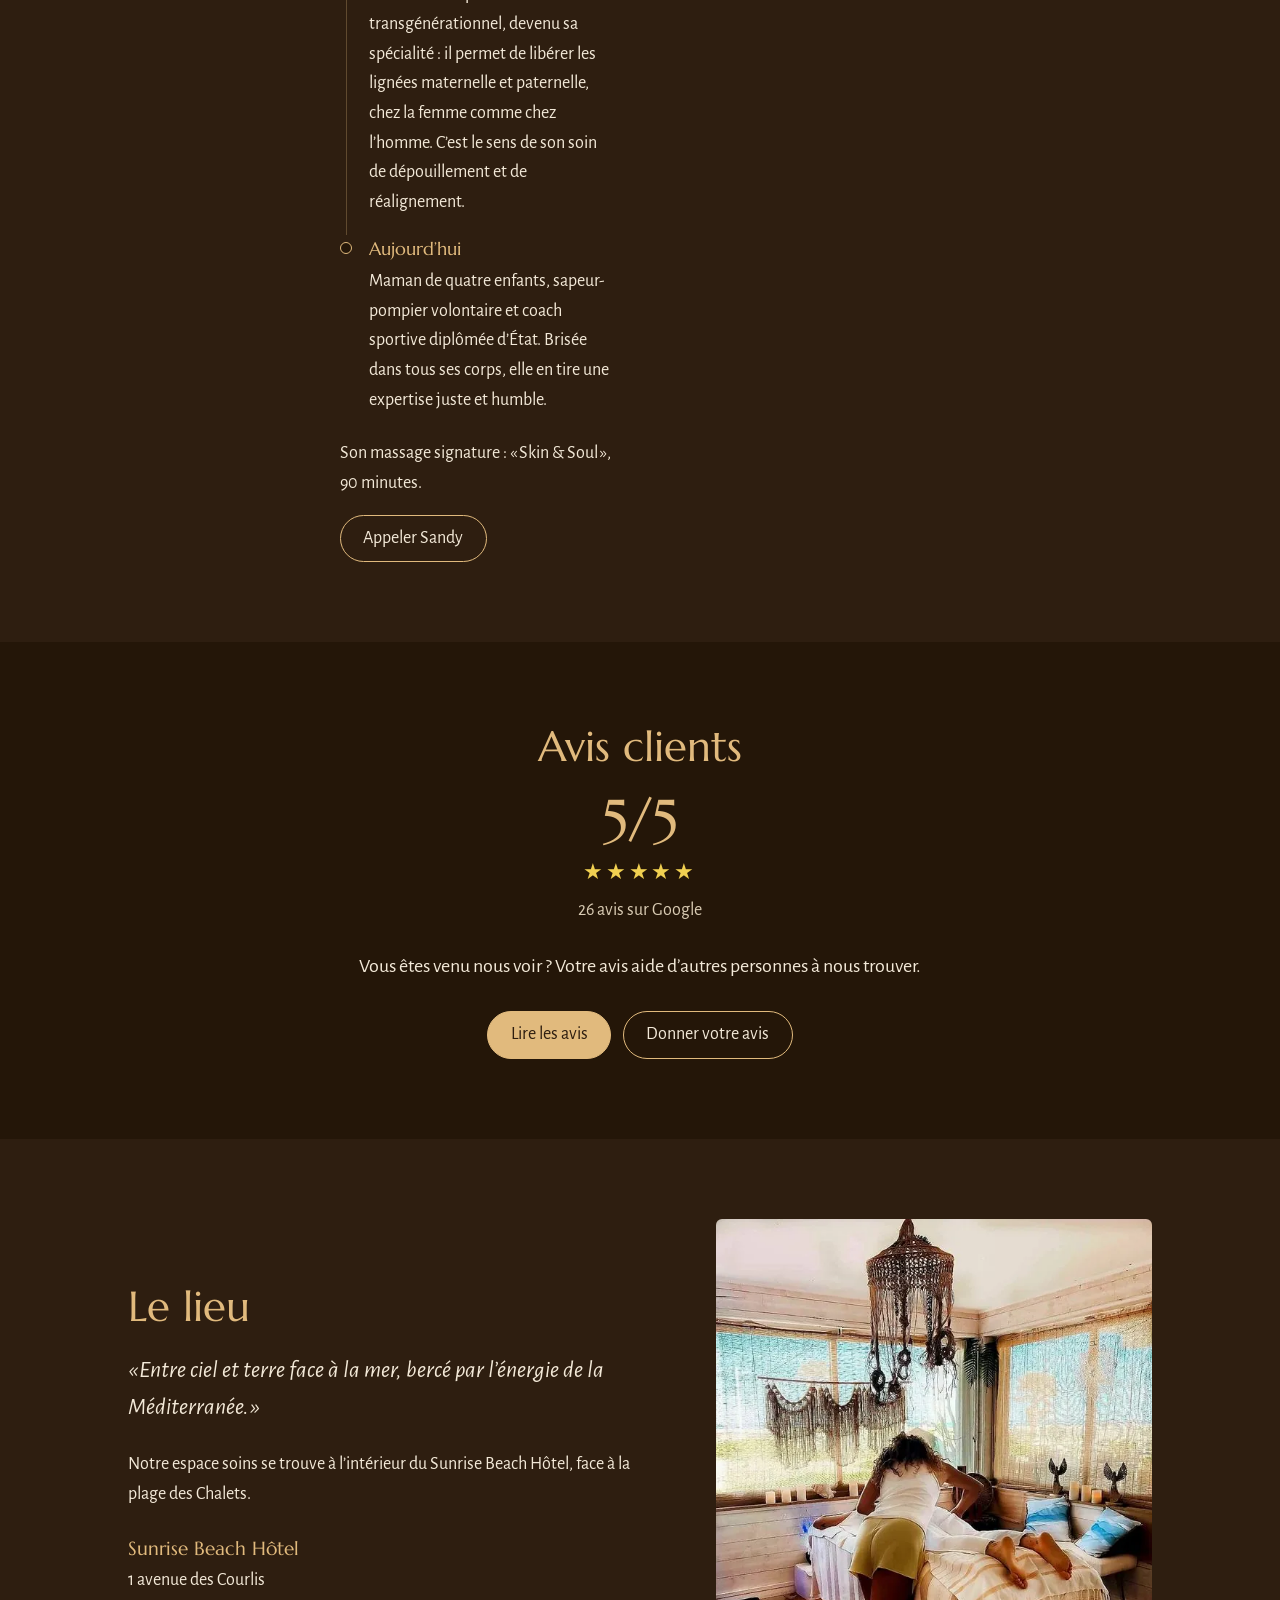
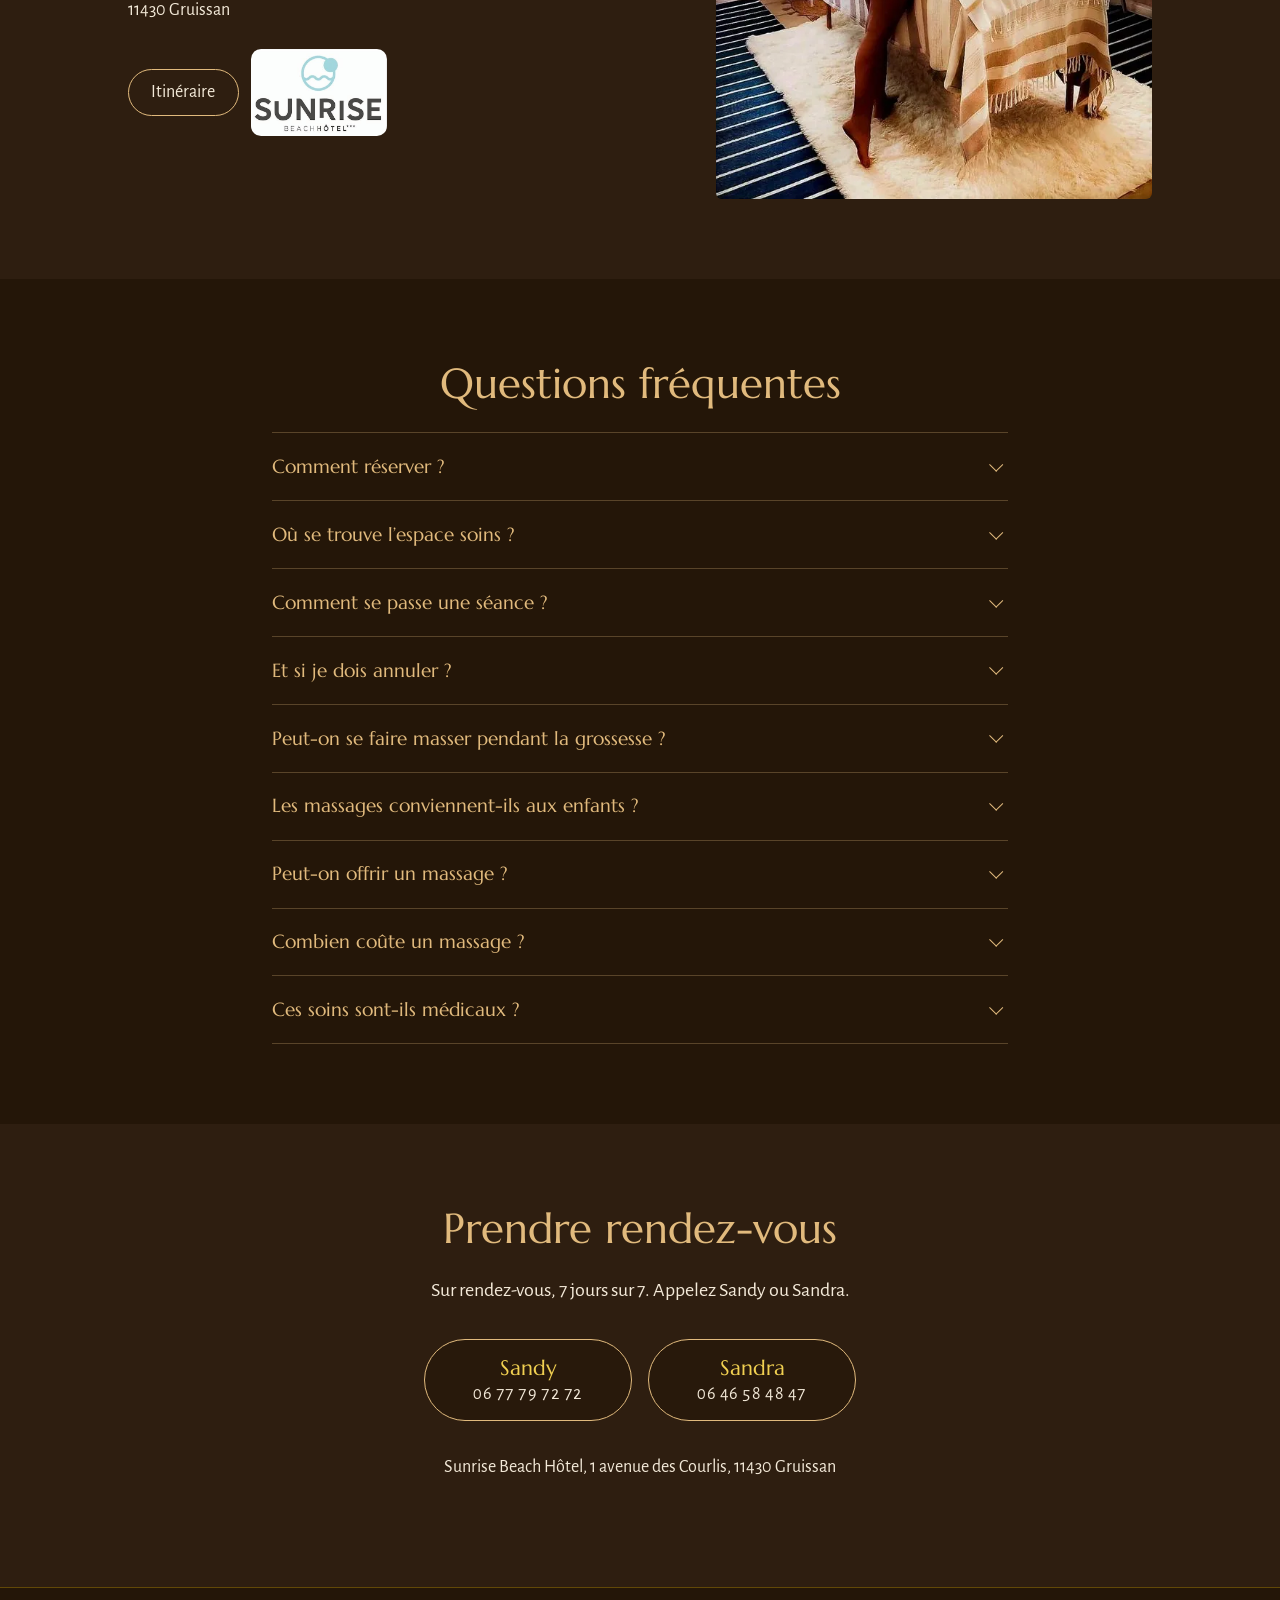
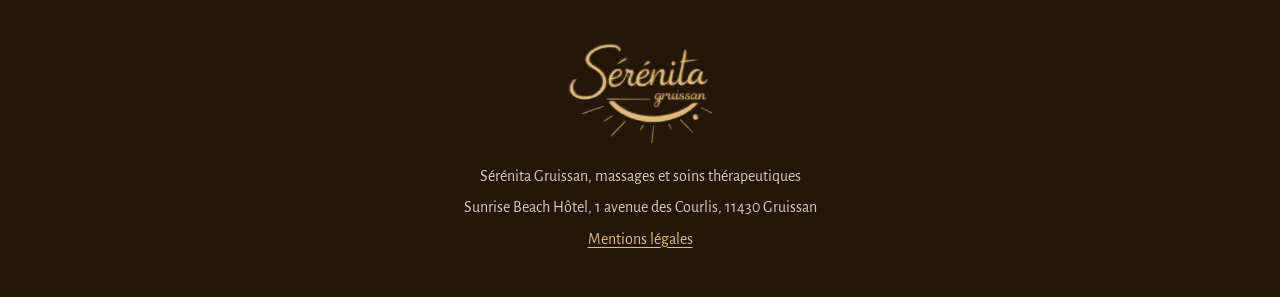
==== commit 5d59fce3: "Parcours de Sandy complété ; titre de l'accueil en brun chaud - Naissance par le siège, laboratoire " ====
--- a/index.html
+++ b/index.html
@@ -20,7 +20,7 @@
   <link rel="apple-touch-icon" href="apple-touch-icon.png">
   <link rel="preload" href="fonts/marcellus-latin-400-normal.woff2" as="font" type="font/woff2" crossorigin>
   <link rel="preload" href="fonts/alegreya-sans-latin-400-normal.woff2" as="font" type="font/woff2" crossorigin>
-  <link rel="stylesheet" href="css/style.css?v=8">
+  <link rel="stylesheet" href="css/style.css?v=9">
   <script type="application/ld+json">
   {
     "@context": "https://schema.org",
@@ -311,7 +311,7 @@
             <p class="ligne ligne-seule"><span class="prix">50&nbsp;€</span></p>
             <div class="fiche" id="fiche-transgenerationnel">
               <h4>Son histoire</h4>
-              <p>Le transgénérationnel part d’une idée&nbsp;: nous héritons aussi de l’histoire de nos ancêtres. En France, la psychologue Anne Ancelin Schützenberger l’a fait connaître avec son livre «&#8239;Aïe, mes aïeux&#8239;!&#8239;» (1993). Sandy s’y est formée après une découverte sur sa propre histoire familiale.</p>
+              <p>Le transgénérationnel part d’une idée&nbsp;: nous héritons aussi de l’histoire de nos ancêtres. Il permet de libérer les lignées maternelle et paternelle, chez la femme comme chez l’homme&nbsp;: c’est le sens de ce soin de dépouillement et de réalignement. En France, la psychologue Anne Ancelin Schützenberger a fait connaître cette approche avec son livre «&#8239;Aïe, mes aïeux&#8239;!&#8239;» (1993). Sandy s’y est formée après une découverte sur sa propre histoire familiale.</p>
               <h4>Ses bienfaits</h4>
               <ul class="fiche-bienfaits">
                 <li>Prendre du recul sur son histoire familiale</li>
@@ -391,9 +391,10 @@
             <div class="praticienne-texte">
               <h3 id="titre-sandy">Sandy</h3>
               <ol class="parcours">
+                <li><span class="parcours-quand">À la naissance</span><p>Elle naît par le siège&nbsp;: déjà, elle ne voulait pas venir au monde.</p></li>
                 <li><span class="parcours-quand">À 16&nbsp;ans</span><p>Opérée d’une hernie discale (L5-S1), elle vit avec un handicap. Elle y gagne une connaissance profonde du corps.</p></li>
-                <li><span class="parcours-quand">Au laboratoire</span><p>Elle suit des formations scientifiques très poussées sur le corps humain et l’ensemble de ses systèmes.</p></li>
-                <li><span class="parcours-quand">À 40&nbsp;ans</span><p>Elle apprend que son père n’est pas son père biologique. Cette découverte la pousse à étudier le transgénérationnel, devenu sa spécialité.</p></li>
+                <li><span class="parcours-quand">Au laboratoire</span><p>Salariée du laboratoire (le plus ancien en prescription de phytothérapie et d’aromathérapie), elle suit des formations scientifiques très poussées sur le corps humain et l’ensemble de ses systèmes.</p></li>
+                <li><span class="parcours-quand">À 40&nbsp;ans</span><p>Elle apprend que son père n’est pas son père biologique. Cette découverte la pousse à étudier le transgénérationnel, devenu sa spécialité&nbsp;: il permet de libérer les lignées maternelle et paternelle, chez la femme comme chez l’homme. C’est le sens de son soin de dépouillement et de réalignement.</p></li>
                 <li><span class="parcours-quand">Aujourd’hui</span><p>Maman de quatre enfants, sapeur-pompier volontaire et coach sportive diplômée d’État. Brisée dans tous ses corps, elle en tire une expertise juste et humble.</p></li>
               </ol>
               <p>Son massage signature&nbsp;: «&#8239;Skin &amp; Soul&#8239;», 90&nbsp;minutes.</p>
--- a/css/style.css
+++ b/css/style.css
@@ -20,8 +20,9 @@
   --ivoire: #f6efe6;
   --or-fonce: #94701f;
   --or-etoile: #c4952b;
-  --brun: #4d3a26;
-  --brun-doux: #6b5539;
+  --brun: #5c3a1d;
+  --brun-doux: #7a5634;
+  --brun-chaud: #7d4a1f;
   --filet: rgba(225, 186, 125, 0.28);
   --mesure: 36rem;
   --entete: 4.5rem;
@@ -165,7 +166,7 @@
 .accueil h1 {
   margin: 0 0 1.25rem;
   font-size: clamp(2.1rem, 3.4vw + 1rem, 3.25rem);
-  color: var(--ecorce);
+  color: var(--brun-chaud);
 }
 .accueil .intro {
   max-width: 34rem;
@@ -200,13 +201,13 @@
 .appels a:hover { background: rgba(225, 186, 125, 0.16); color: var(--sable); }
 .appels .prenom { font-family: "Marcellus", Georgia, serif; font-size: 1.3125rem; color: var(--or-vif); }
 .appels .numero { font-variant-numeric: tabular-nums; letter-spacing: 0.03em; }
-.accueil .appels a { background: #fffaf2; border-color: var(--or-fonce); color: var(--ecorce); }
+.accueil .appels a { background: #fffaf2; border-color: var(--or-fonce); color: var(--brun); }
 .accueil .appels a:hover { background: #fff3df; color: var(--ecorce); }
 .accueil .appels .prenom { color: var(--or-fonce); }
 
 .accueil .lieu-court { margin: 0; color: var(--brun-doux); }
 .accueil .avis-google { margin: 0.9rem 0 0; }
-.accueil .avis-google a { color: var(--ecorce); text-decoration: none; }
+.accueil .avis-google a { color: var(--brun); text-decoration: none; }
 .accueil .avis-google .avis-texte {
   text-decoration: underline;
   text-decoration-color: rgba(46, 30, 16, 0.3);
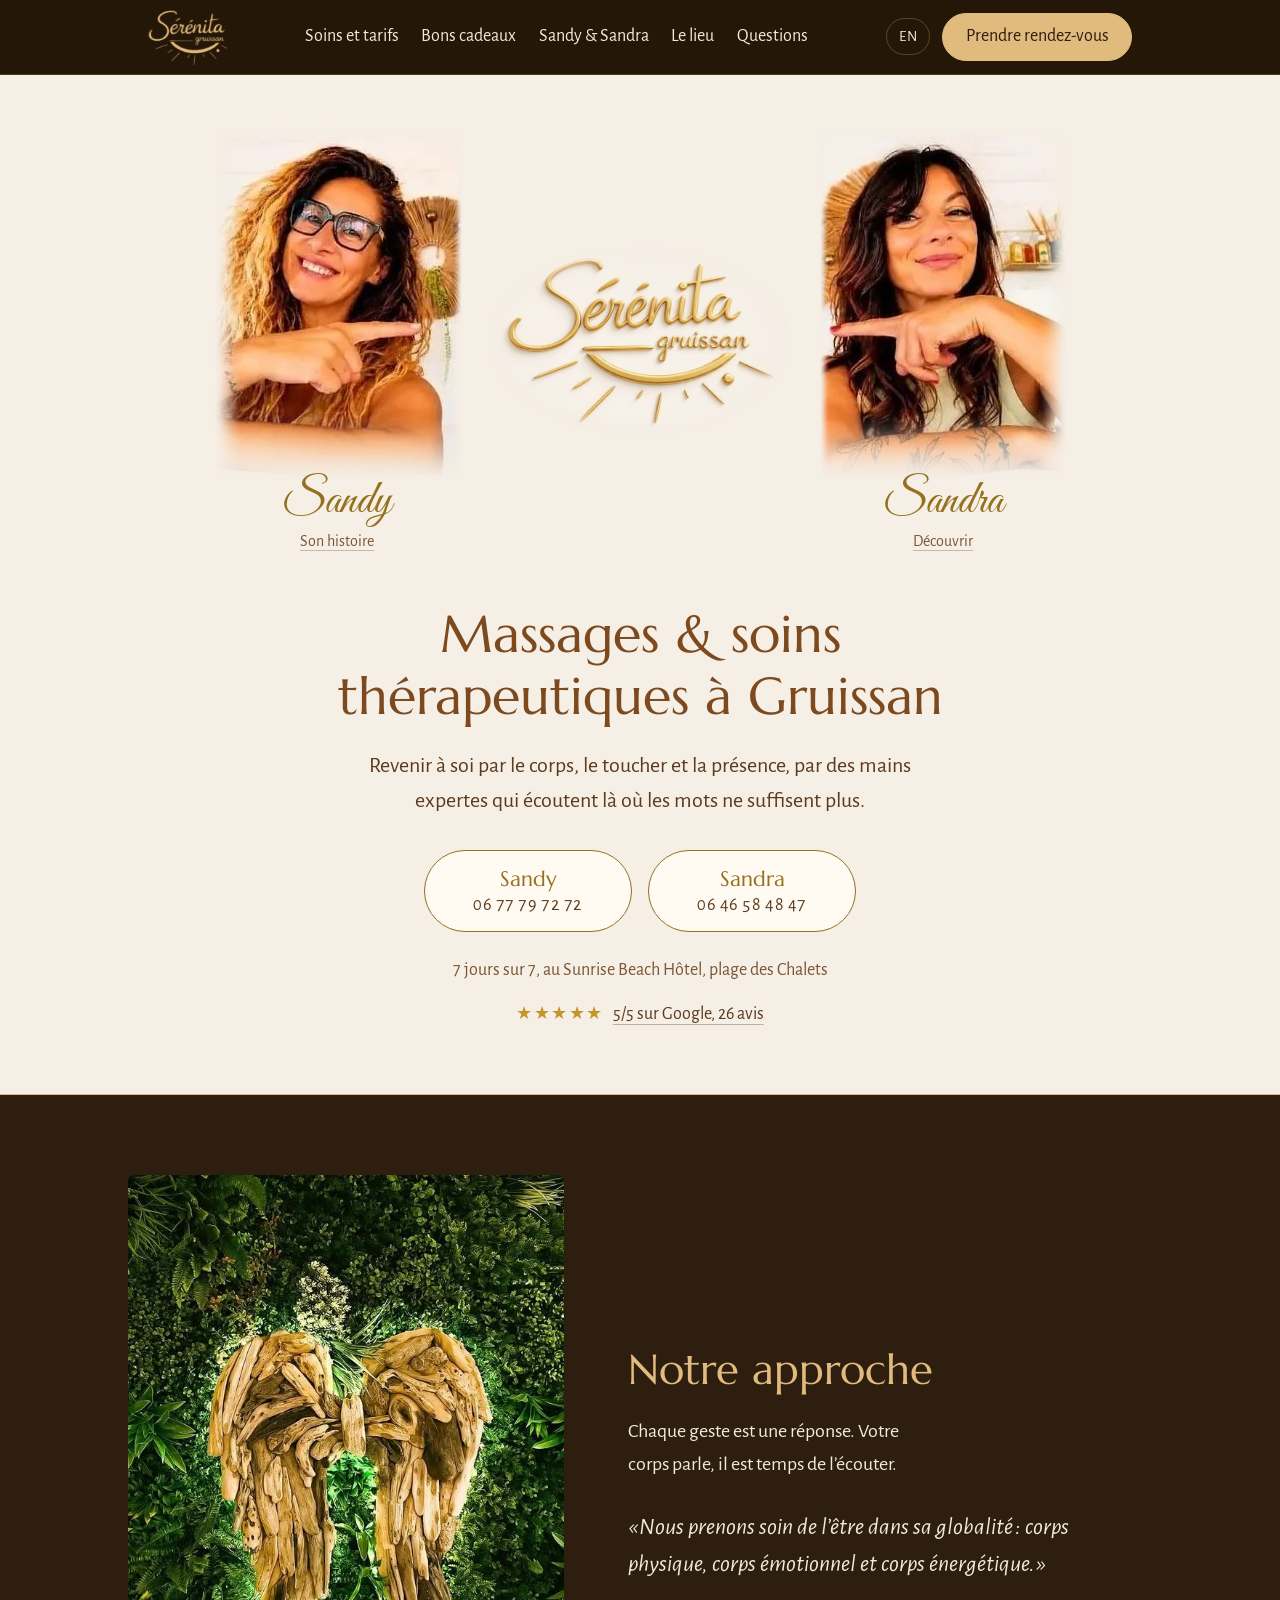
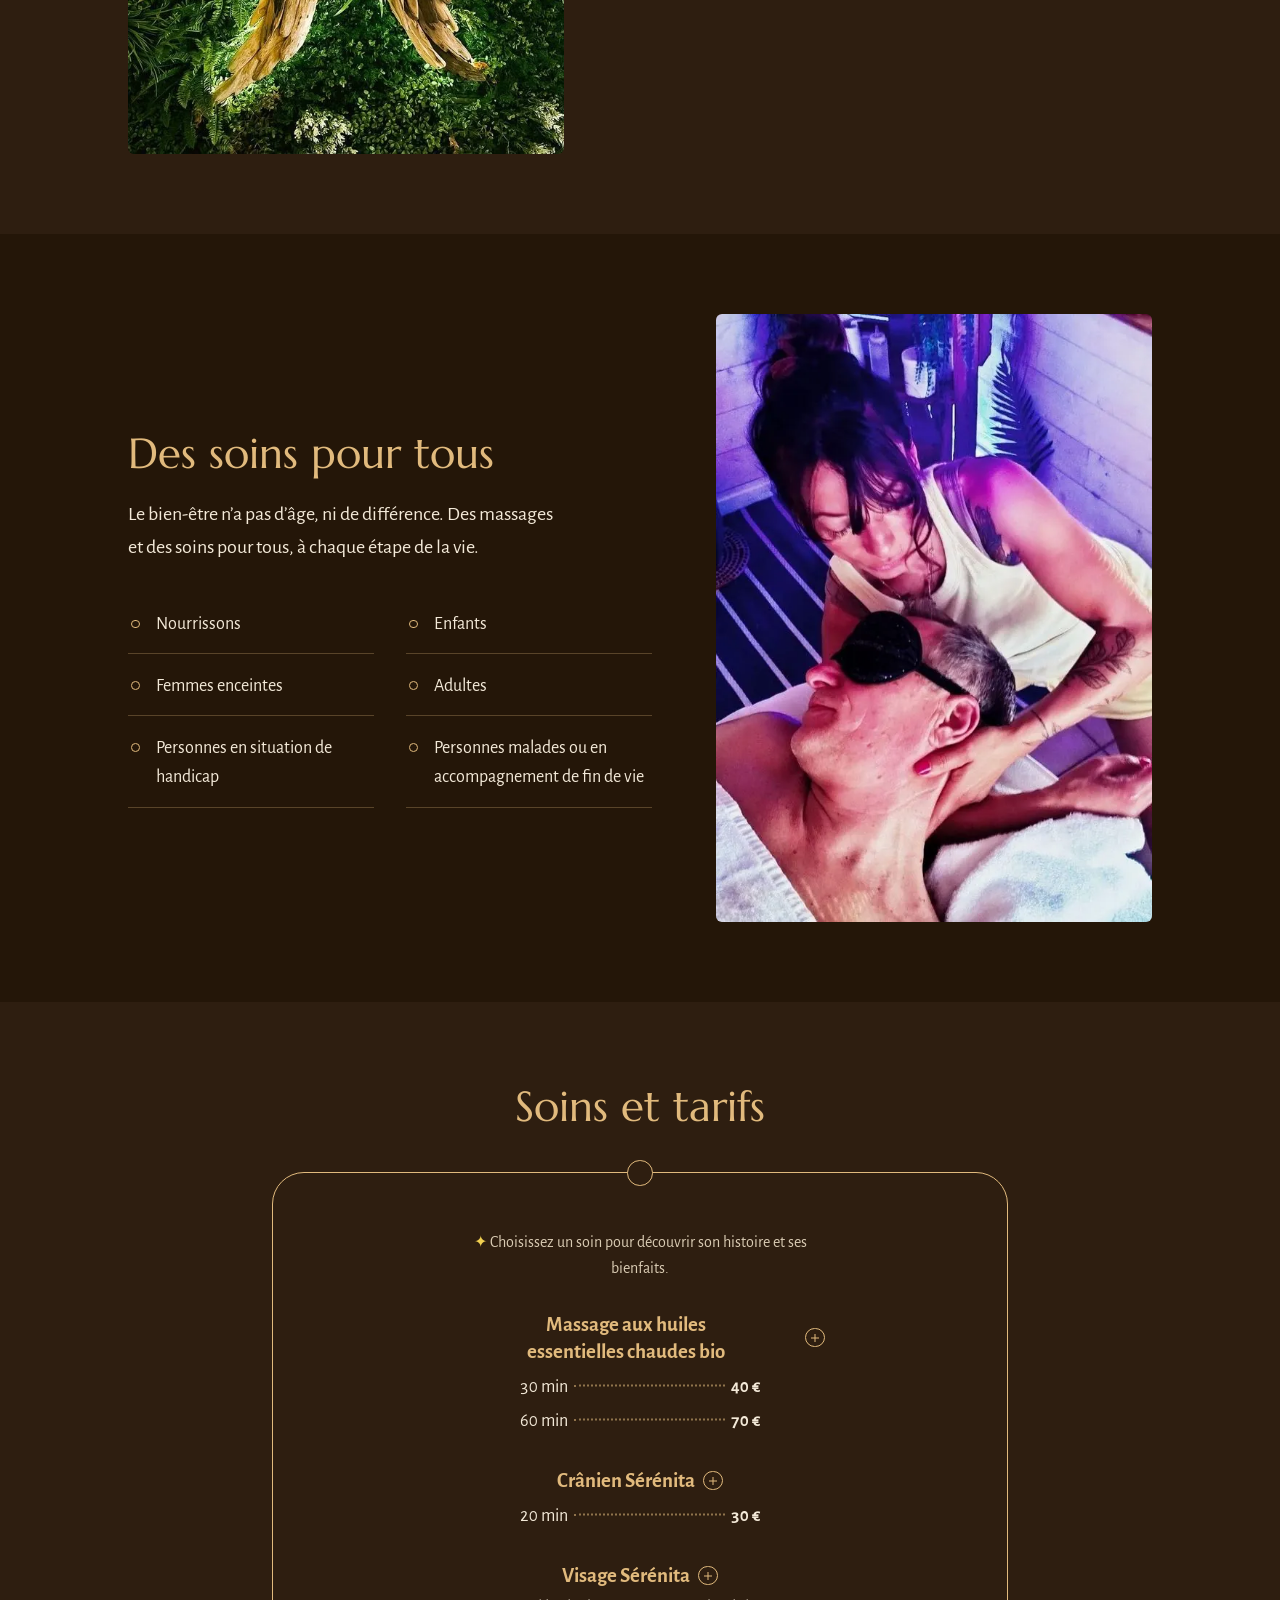
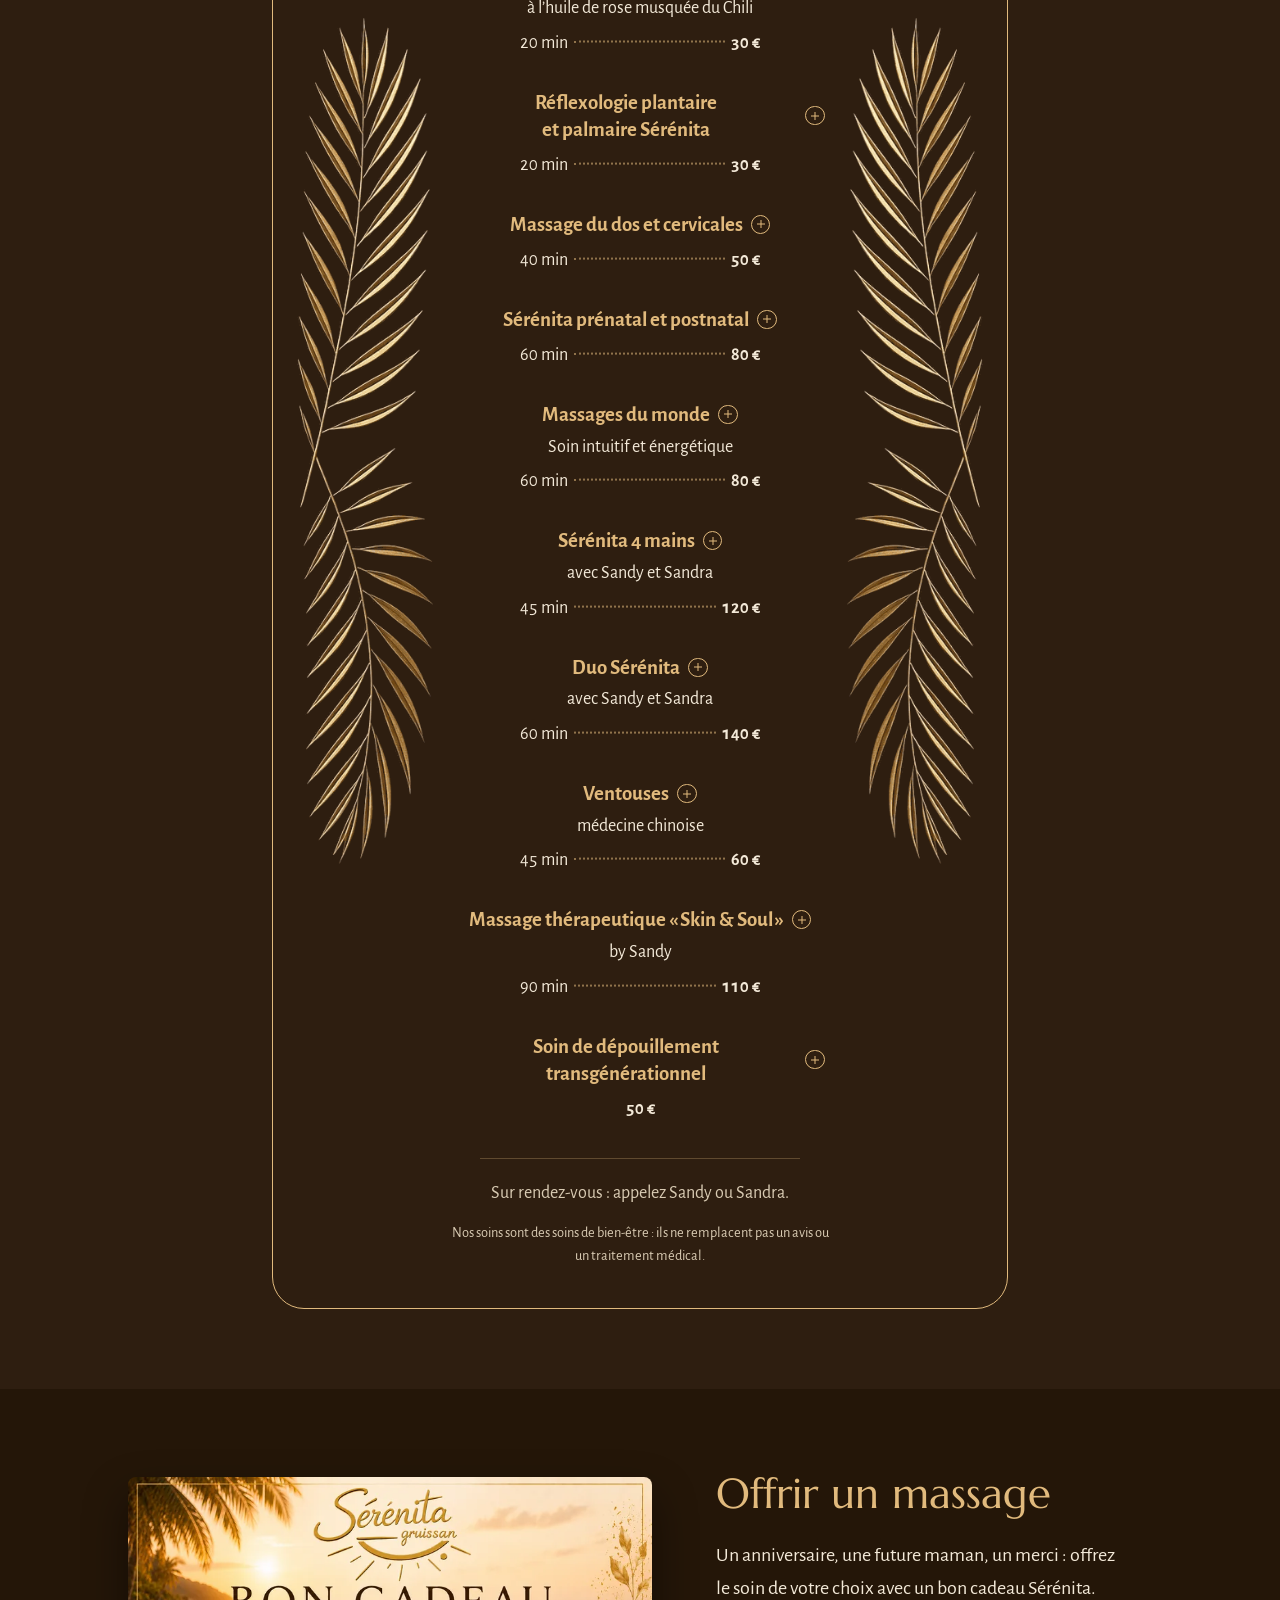
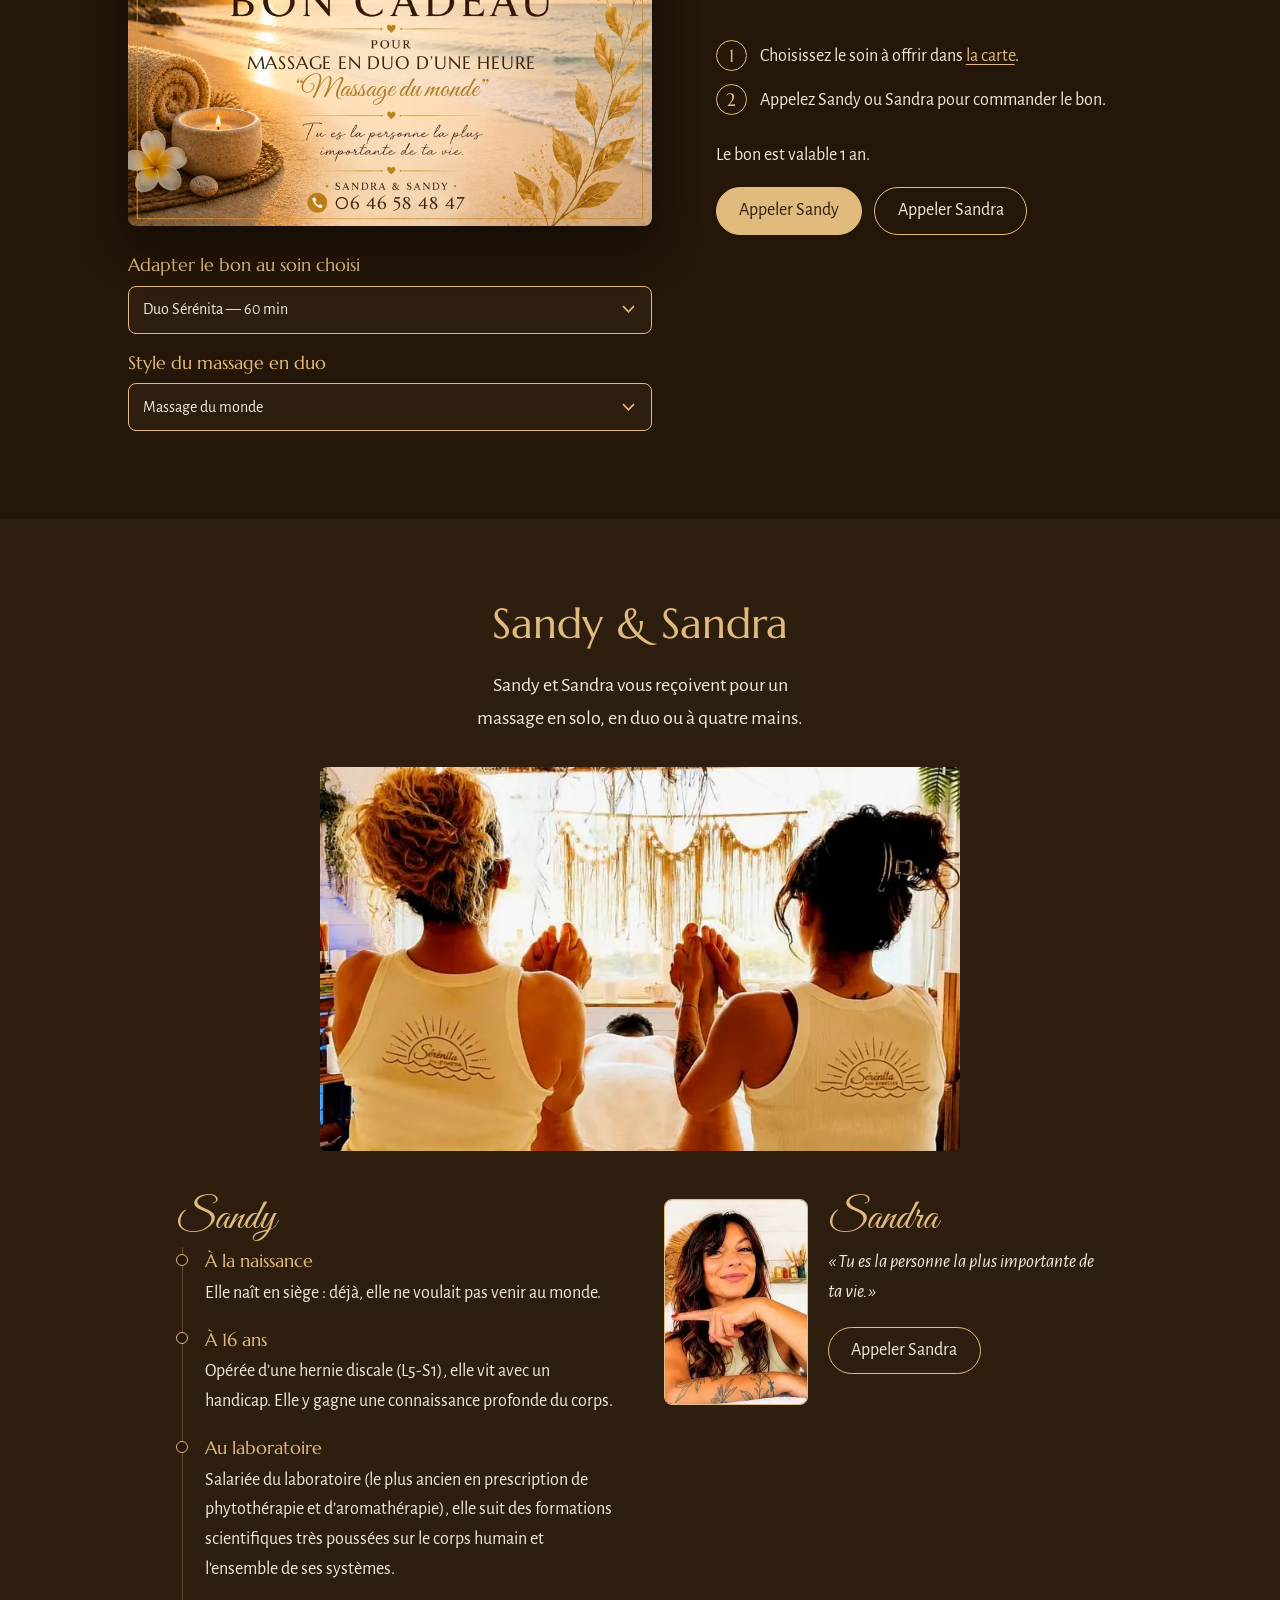
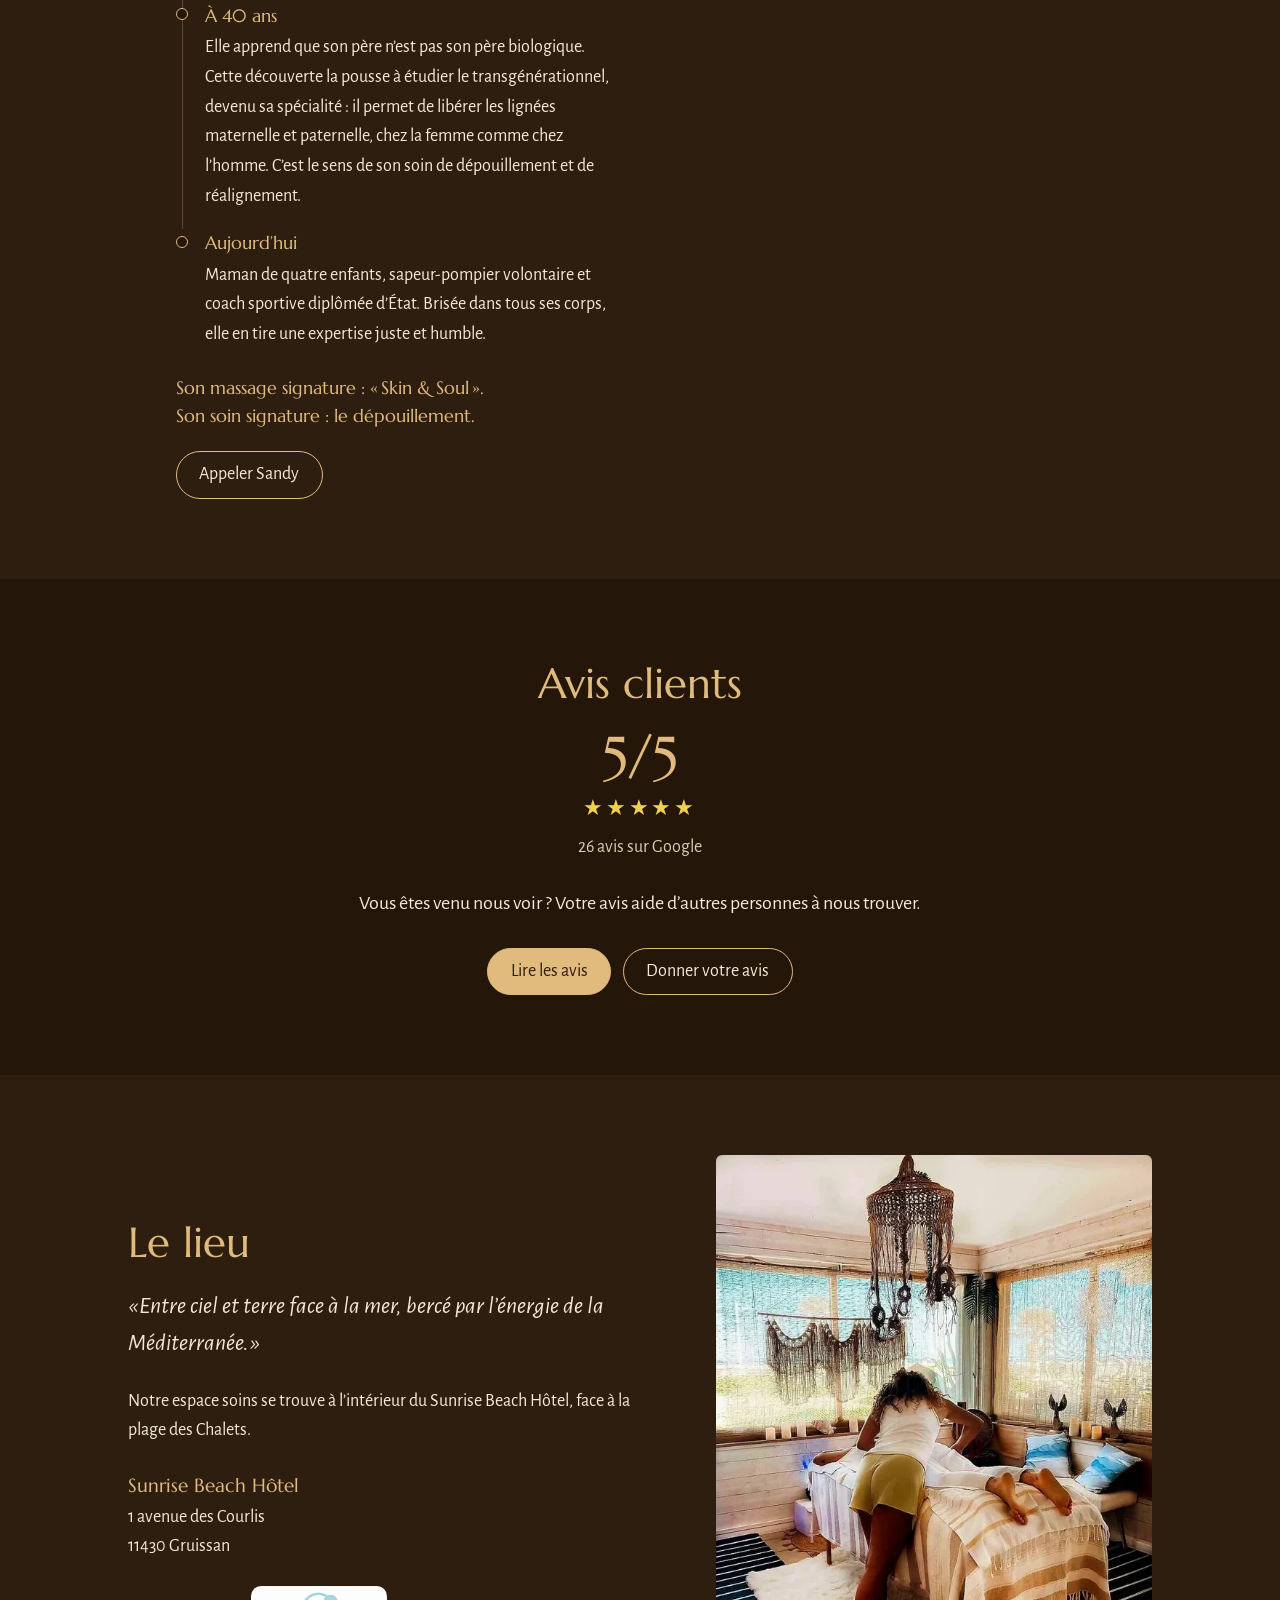
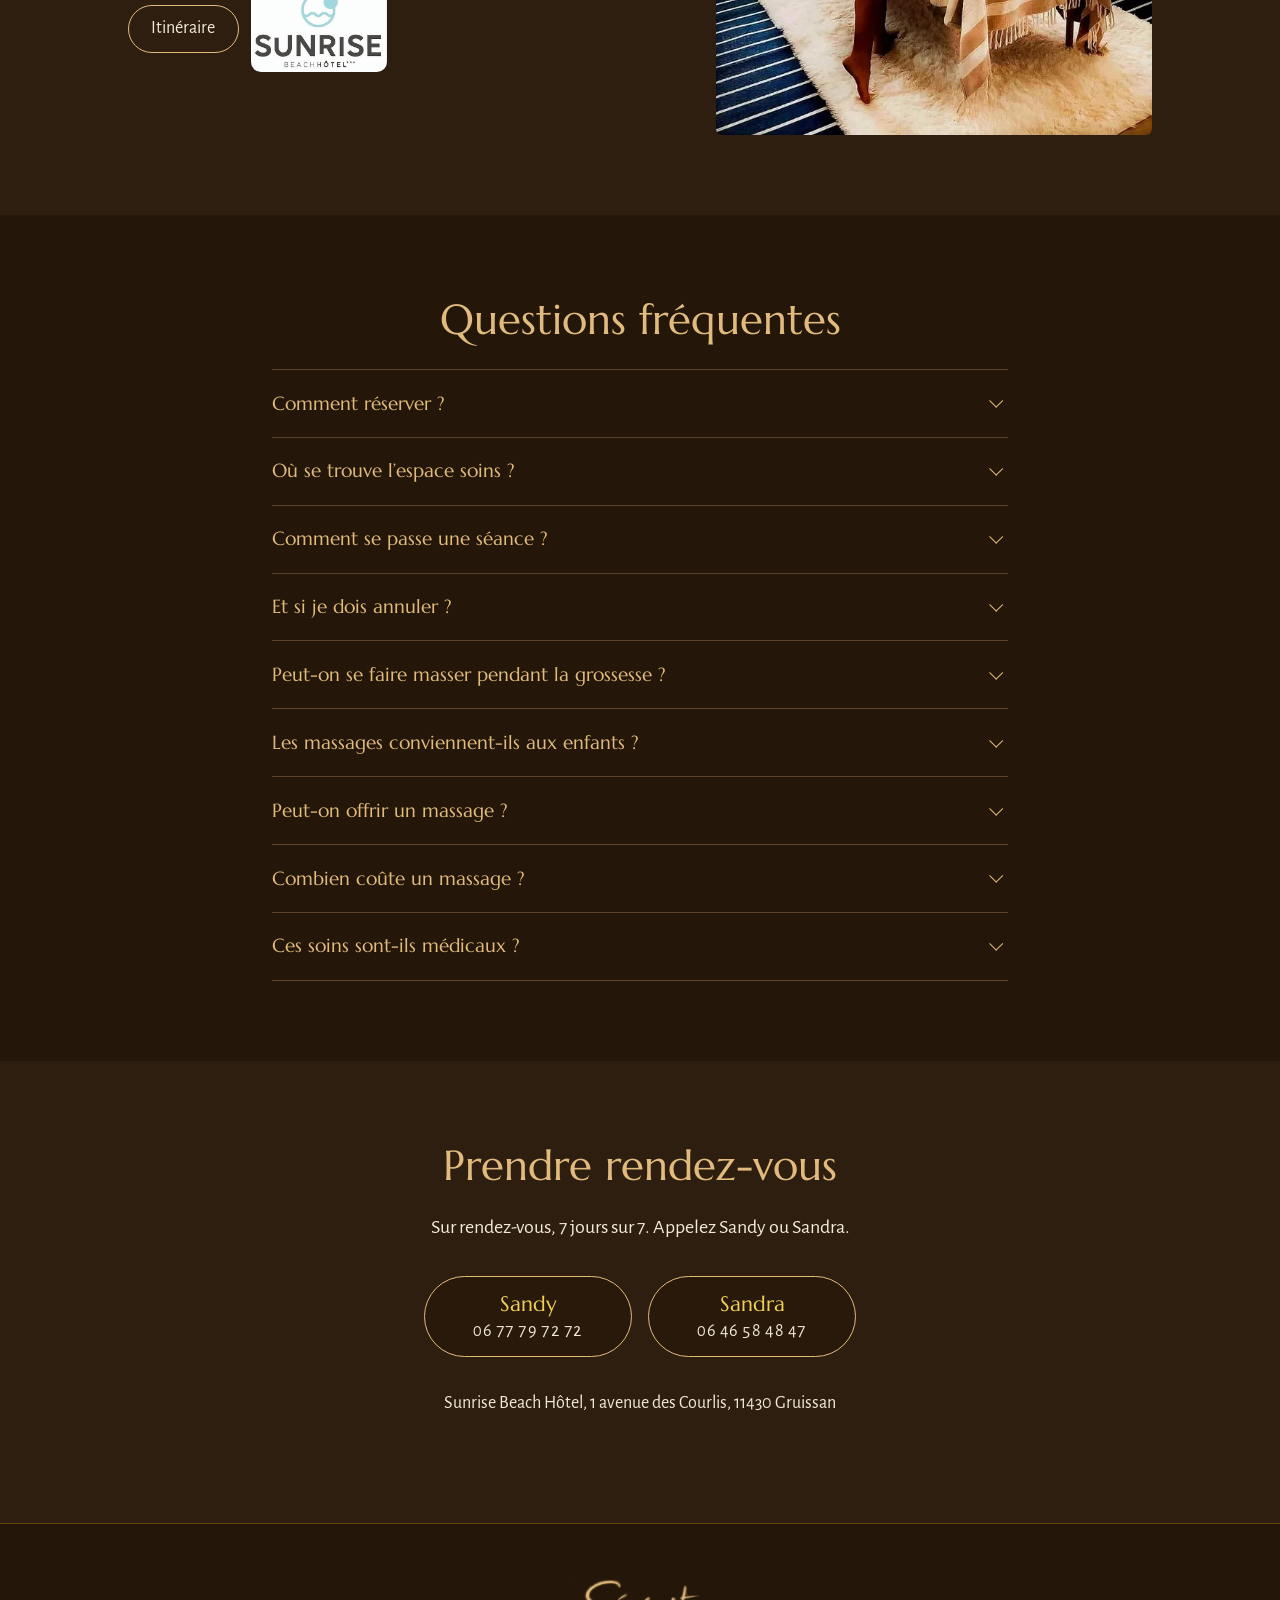
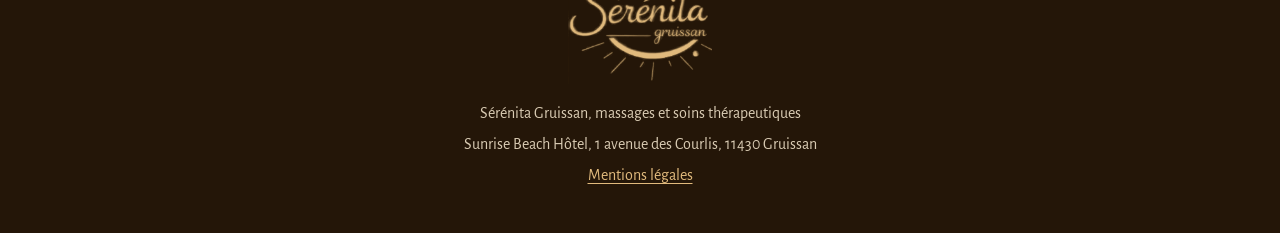
==== commit 11d1e8cb: "Réflexologie, bon cadeau d'après la carte de Sérénita, textes de Sandy - Carte : « Réflexologie plan" ====
--- a/index.html
+++ b/index.html
@@ -20,7 +20,7 @@
   <link rel="apple-touch-icon" href="apple-touch-icon.png">
   <link rel="preload" href="fonts/marcellus-latin-400-normal.woff2" as="font" type="font/woff2" crossorigin>
   <link rel="preload" href="fonts/alegreya-sans-latin-400-normal.woff2" as="font" type="font/woff2" crossorigin>
-  <link rel="stylesheet" href="css/style.css?v=9">
+  <link rel="stylesheet" href="css/style.css?v=10">
   <script type="application/ld+json">
   {
     "@context": "https://schema.org",
@@ -97,7 +97,7 @@
       </div>
       <div class="accueil-contenu">
         <h1 id="titre-accueil">Massages &amp; soins thérapeutiques à Gruissan</h1>
-        <p class="intro">Fermez les yeux, respirez, laissez les tensions fondre sous des mains expertes qui écoutent, là où les mots ne suffisent plus.</p>
+        <p class="intro">Revenir à soi par le corps, le toucher et la présence, par des mains expertes qui écoutent là où les mots ne suffisent plus.</p>
         <ul class="appels" aria-label="Appeler pour prendre rendez-vous">
           <li><a href="tel:+33677797272"><span class="prenom">Sandy</span><span class="numero">06 77 79 72 72</span></a></li>
           <li><a href="tel:+33646584847"><span class="prenom">Sandra</span><span class="numero">06 46 58 48 47</span></a></li>
@@ -132,7 +132,7 @@
           <picture>
             <source type="image/webp" srcset="img/soin-nuque-600.webp 600w, img/soin-nuque-813.webp 813w" sizes="(min-width: 860px) 28rem, 100vw">
             <img src="img/soin-nuque-600.jpg" srcset="img/soin-nuque-600.jpg 600w, img/soin-nuque-813.jpg 813w" sizes="(min-width: 860px) 28rem, 100vw"
-                 width="600" height="836" loading="lazy" alt="Une praticienne masse la nuque d’un client allongé, les yeux couverts">
+                 width="600" height="836" loading="lazy" alt="Une accompagnante Sérénita masse la nuque d’un client allongé, les yeux couverts">
           </picture>
         </div>
         <div>
@@ -173,6 +173,20 @@
             </div>
           </li>
           <li class="soin">
+            <h3><button class="soin-bouton" type="button" data-fiche="cranien" aria-haspopup="dialog"><span class="soin-nom">Crânien Sérénita</span><span class="soin-plus" aria-hidden="true"></span></button></h3>
+            <p class="ligne"><span>20&nbsp;min</span><span class="points" aria-hidden="true"></span><span class="prix">30&nbsp;€</span></p>
+            <div class="fiche" id="fiche-cranien">
+              <h4>Son histoire</h4>
+              <p>Le massage de la tête vient d’une tradition familiale indienne, transmise de génération en génération. Il s’est fait connaître en Occident à la fin du XX<sup>e</sup>&nbsp;siècle sous le nom de «&#8239;champissage&#8239;». Les doigts parcourent le cuir chevelu, la nuque et les épaules.</p>
+              <h4>Ses bienfaits</h4>
+              <ul class="fiche-bienfaits">
+                <li>Apaise un esprit trop plein</li>
+                <li>Détend la nuque et les épaules</li>
+                <li>Une pause courte et ressourçante</li>
+              </ul>
+            </div>
+          </li>
+          <li class="soin">
             <h3><button class="soin-bouton" type="button" data-fiche="visage" aria-haspopup="dialog"><span class="soin-nom">Visage Sérénita</span><span class="soin-plus" aria-hidden="true"></span></button></h3>
             <p class="detail">à l’huile de rose musquée du Chili</p>
             <p class="ligne"><span>20&nbsp;min</span><span class="points" aria-hidden="true"></span><span class="prix">30&nbsp;€</span></p>
@@ -188,16 +202,16 @@
             </div>
           </li>
           <li class="soin">
-            <h3><button class="soin-bouton" type="button" data-fiche="cranien" aria-haspopup="dialog"><span class="soin-nom">Crânien Sérénita</span><span class="soin-plus" aria-hidden="true"></span></button></h3>
+            <h3><button class="soin-bouton" type="button" data-fiche="reflexologie" aria-haspopup="dialog"><span class="soin-nom">Réflexologie plantaire et palmaire Sérénita</span><span class="soin-plus" aria-hidden="true"></span></button></h3>
             <p class="ligne"><span>20&nbsp;min</span><span class="points" aria-hidden="true"></span><span class="prix">30&nbsp;€</span></p>
-            <div class="fiche" id="fiche-cranien">
-              <h4>Son histoire</h4>
-              <p>Le massage de la tête vient d’une tradition familiale indienne, transmise de génération en génération. Il s’est fait connaître en Occident à la fin du XX<sup>e</sup>&nbsp;siècle sous le nom de «&#8239;champissage&#8239;». Les doigts parcourent le cuir chevelu, la nuque et les épaules.</p>
-              <h4>Ses bienfaits</h4>
-              <ul class="fiche-bienfaits">
-                <li>Apaise un esprit trop plein</li>
-                <li>Détend la nuque et les épaules</li>
-                <li>Une pause courte et ressourçante</li>
+            <div class="fiche" id="fiche-reflexologie">
+              <h4>Son histoire</h4>
+              <p>Masser les pieds et les mains est une pratique très ancienne. La réflexologie moderne naît en 1913 aux États-Unis&nbsp;: le médecin William Fitzgerald y décrit des «&#8239;zones&#8239;» du corps reliées aux pieds et aux mains. Dans les années 1930, Eunice Ingham dessine les cartes des pieds encore utilisées aujourd’hui. Le soin procède par pressions douces sur les pieds et les mains.</p>
+              <h4>Ses bienfaits</h4>
+              <ul class="fiche-bienfaits">
+                <li>Une détente profonde, des pieds à la tête</li>
+                <li>Des pieds et des mains plus légers</li>
+                <li>Vingt minutes pour se recentrer</li>
               </ul>
             </div>
           </li>
@@ -251,7 +265,7 @@
             <p class="ligne"><span>45&nbsp;min</span><span class="points" aria-hidden="true"></span><span class="prix">120&nbsp;€</span></p>
             <div class="fiche" id="fiche-quatre_mains">
               <h4>Son histoire</h4>
-              <p>Deux praticiennes, des gestes en miroir&nbsp;: avec quatre mains, le corps ne sait plus quelle main suivre et finit par lâcher prise. Sandy et Sandra accordent leurs mouvements pour n’en faire qu’un.</p>
+              <p>Deux accompagnantes, des gestes en miroir&nbsp;: avec quatre mains, le corps ne sait plus quelle main suivre et finit par lâcher prise. Sandy et Sandra accordent leurs mouvements pour n’en faire qu’un.</p>
               <h4>Ses bienfaits</h4>
               <ul class="fiche-bienfaits">
                 <li>Un lâcher-prise plus rapide</li>
@@ -297,12 +311,12 @@
             <p class="ligne"><span>90&nbsp;min</span><span class="points" aria-hidden="true"></span><span class="prix">110&nbsp;€</span></p>
             <div class="fiche" id="fiche-skin_soul">
               <h4>Son histoire</h4>
-              <p>«&#8239;Skin &amp; Soul&#8239;» est le massage signature de Sandy&nbsp;: un soin de l’âme, du corps et de l’esprit. Pendant 90&nbsp;minutes, elle met au service de votre bien-être sa connaissance du corps et son écoute.</p>
+              <p>«&#8239;Skin &amp; Soul&#8239;», de la peau à l’âme&nbsp;: c’est le massage signature de Sandy, un soin à la fois physique et énergétique, pour le corps, l’âme et l’esprit. Elle y met au service de votre bien-être sa connaissance du corps et son écoute.</p>
               <h4>Ses bienfaits</h4>
               <ul class="fiche-bienfaits">
                 <li>Le soin le plus complet de la carte</li>
                 <li>Le corps et l’esprit, ensemble</li>
-                <li>Toute l’expertise de Sandy, en 90&nbsp;minutes</li>
+                <li>Toute l’expertise de Sandy</li>
               </ul>
             </div>
           </li>
@@ -311,7 +325,7 @@
             <p class="ligne ligne-seule"><span class="prix">50&nbsp;€</span></p>
             <div class="fiche" id="fiche-transgenerationnel">
               <h4>Son histoire</h4>
-              <p>Le transgénérationnel part d’une idée&nbsp;: nous héritons aussi de l’histoire de nos ancêtres. Il permet de libérer les lignées maternelle et paternelle, chez la femme comme chez l’homme&nbsp;: c’est le sens de ce soin de dépouillement et de réalignement. En France, la psychologue Anne Ancelin Schützenberger a fait connaître cette approche avec son livre «&#8239;Aïe, mes aïeux&#8239;!&#8239;» (1993). Sandy s’y est formée après une découverte sur sa propre histoire familiale.</p>
+              <p>Le transgénérationnel part d’une idée&nbsp;: nous héritons aussi de l’histoire de nos ancêtres. Ce soin est le fruit de l’expérience et des propres recherches de Sandy, après les non-dits autour de son père. Il aide à libérer et à réaligner les lignées maternelles et féminines&nbsp;: c’est le sens de ce soin de dépouillement et de réalignement.</p>
               <h4>Ses bienfaits</h4>
               <ul class="fiche-bienfaits">
                 <li>Prendre du recul sur son histoire familiale</li>
@@ -347,22 +361,55 @@
     </dialog>
 
     <section class="section section-alt offrir" id="offrir" aria-labelledby="titre-offrir">
-      <div class="conteneur paire">
-        <div class="bon-visuel" aria-hidden="true">
-          <div class="bon">
-            <img src="img/logo-serenita.png" width="452" height="350" alt="" loading="lazy">
-            <p class="bon-titre">Bon cadeau</p>
-            <p class="bon-texte">Un moment de bien-être à offrir</p>
-            <p class="bon-validite">Valable 1 an</p>
-          </div>
-        </div>
-        <div>
+      <div class="conteneur offrir-grille">
+        <div class="offrir-haut">
           <h2 id="titre-offrir">Offrir un massage</h2>
           <p class="chapo">Un anniversaire, une future maman, un merci&nbsp;: offrez le soin de votre choix avec un bon cadeau Sérénita.</p>
+        </div>
+        <div class="bon-visuel">
+          <div class="bon-carte" aria-hidden="true">
+            <picture>
+              <source type="image/webp" srcset="img/bon-cadeau-768.webp 768w, img/bon-cadeau-1536.webp 1536w" sizes="(min-width: 860px) 36rem, 100vw">
+              <img src="img/bon-cadeau-768.jpg" srcset="img/bon-cadeau-768.jpg 768w, img/bon-cadeau-1536.jpg 1536w" sizes="(min-width: 860px) 36rem, 100vw"
+                   width="1536" height="1024" alt="" loading="lazy" decoding="async">
+            </picture>
+            <p class="bon-ligne bon-format">Massage en duo d’une heure</p>
+            <p class="bon-ligne bon-style">“Massage du monde”</p>
+            <p class="bon-tel">06&nbsp;46&nbsp;58&nbsp;48&nbsp;47</p>
+          </div>
+          <div class="bon-choix" hidden>
+            <div>
+              <label for="bon-soin">Adapter le bon au soin choisi</label>
+              <select id="bon-soin">
+                <option value="huiles-30">Massage aux huiles essentielles chaudes bio — 30 min</option>
+                <option value="huiles-60">Massage aux huiles essentielles chaudes bio — 60 min</option>
+                <option value="cranien">Crânien Sérénita — 20 min</option>
+                <option value="visage">Visage Sérénita — 20 min</option>
+                <option value="reflexologie">Réflexologie plantaire et palmaire Sérénita — 20 min</option>
+                <option value="dos">Massage du dos et cervicales — 40 min</option>
+                <option value="prenatal">Sérénita prénatal et postnatal — 60 min</option>
+                <option value="monde">Massages du monde — 60 min</option>
+                <option value="quatre_mains">Sérénita 4 mains — 45 min</option>
+                <option value="duo" selected>Duo Sérénita — 60 min</option>
+                <option value="ventouses">Ventouses — 45 min</option>
+                <option value="skin_soul">Massage thérapeutique «&#8239;Skin &amp; Soul&#8239;» — 90 min</option>
+                <option value="transgenerationnel">Soin de dépouillement transgénérationnel</option>
+              </select>
+            </div>
+            <div class="bon-choix-style">
+              <label for="bon-style">Style du massage en duo</label>
+              <select id="bon-style">
+                <option value="monde" selected>Massage du monde</option>
+                <option value="huiles">Huiles essentielles chaudes bio</option>
+              </select>
+            </div>
+            <p class="bon-resume visuellement-cache" aria-live="polite">Aperçu du bon&nbsp;: Duo Sérénita — 60 min, Massage du monde.</p>
+          </div>
+        </div>
+        <div class="offrir-bas">
           <ol class="etapes">
             <li>Choisissez le soin à offrir dans <a href="#tarifs">la carte</a>.</li>
             <li>Appelez Sandy ou Sandra pour commander le bon.</li>
-            <li>Réglez au salon, en espèces ou par carte.</li>
           </ol>
           <p>Le bon est valable 1&nbsp;an.</p>
           <div class="actions">
@@ -382,31 +429,27 @@
           <img class="bandeau" src="img/duo-800.jpg" srcset="img/duo-800.jpg 800w, img/duo-1600.jpg 1600w" sizes="(min-width: 860px) 40rem, 100vw"
                width="1600" height="959" loading="lazy" alt="Sandy et Sandra, de dos, en tenue Sérénita, pendant un massage à quatre mains">
         </picture>
-        <div class="praticiennes">
-          <article class="praticienne" id="sandy" aria-labelledby="titre-sandy">
-            <picture>
-              <source type="image/webp" srcset="img/portrait-sandy.webp">
-              <img src="img/portrait-sandy.jpg" width="249" height="356" loading="lazy" alt="Portrait de Sandy">
-            </picture>
-            <div class="praticienne-texte">
+        <div class="accompagnantes">
+          <article class="accompagnante sans-photo" id="sandy" aria-labelledby="titre-sandy">
+            <div class="accompagnante-texte">
               <h3 id="titre-sandy">Sandy</h3>
               <ol class="parcours">
-                <li><span class="parcours-quand">À la naissance</span><p>Elle naît par le siège&nbsp;: déjà, elle ne voulait pas venir au monde.</p></li>
+                <li><span class="parcours-quand">À la naissance</span><p>Elle naît en siège&nbsp;: déjà, elle ne voulait pas venir au monde.</p></li>
                 <li><span class="parcours-quand">À 16&nbsp;ans</span><p>Opérée d’une hernie discale (L5-S1), elle vit avec un handicap. Elle y gagne une connaissance profonde du corps.</p></li>
                 <li><span class="parcours-quand">Au laboratoire</span><p>Salariée du laboratoire (le plus ancien en prescription de phytothérapie et d’aromathérapie), elle suit des formations scientifiques très poussées sur le corps humain et l’ensemble de ses systèmes.</p></li>
                 <li><span class="parcours-quand">À 40&nbsp;ans</span><p>Elle apprend que son père n’est pas son père biologique. Cette découverte la pousse à étudier le transgénérationnel, devenu sa spécialité&nbsp;: il permet de libérer les lignées maternelle et paternelle, chez la femme comme chez l’homme. C’est le sens de son soin de dépouillement et de réalignement.</p></li>
                 <li><span class="parcours-quand">Aujourd’hui</span><p>Maman de quatre enfants, sapeur-pompier volontaire et coach sportive diplômée d’État. Brisée dans tous ses corps, elle en tire une expertise juste et humble.</p></li>
               </ol>
-              <p>Son massage signature&nbsp;: «&#8239;Skin &amp; Soul&#8239;», 90&nbsp;minutes.</p>
+              <p class="signatures">Son massage signature&nbsp;: «&#8239;Skin &amp; Soul&#8239;».<br>Son soin signature&nbsp;: le dépouillement.</p>
               <a class="bouton" href="tel:+33677797272">Appeler Sandy</a>
             </div>
           </article>
-          <article class="praticienne" id="sandra" aria-labelledby="titre-sandra">
+          <article class="accompagnante" id="sandra" aria-labelledby="titre-sandra">
             <picture>
               <source type="image/webp" srcset="img/portrait-sandra.webp">
               <img src="img/portrait-sandra.jpg" width="248" height="356" loading="lazy" alt="Portrait de Sandra">
             </picture>
-            <div class="praticienne-texte">
+            <div class="accompagnante-texte">
               <h3 id="titre-sandra">Sandra</h3>
               <figure class="citation">
                 <blockquote><p>«&#8239;Tu es la personne la plus importante de ta vie.&#8239;»</p></blockquote>
@@ -528,6 +571,7 @@
     <a href="tel:+33677797272">Appeler Sandy</a>
     <a href="tel:+33646584847">Appeler Sandra</a>
   </nav>
-  <script src="js/soins.js?v=1" defer></script>
+  <script src="js/soins.js?v=2" defer></script>
+  <script src="js/bon.js?v=1" defer></script>
 </body>
 </html>
--- a/css/style.css
+++ b/css/style.css
@@ -461,29 +461,32 @@
 .equipe { text-align: center; }
 .equipe .chapo { margin: 0 auto 2rem; }
 .equipe .bandeau { width: 100%; max-width: 40rem; margin: 0 auto; border-radius: 6px; }
-.praticiennes {
+.accompagnantes {
   display: grid;
   gap: 2.5rem;
   max-width: 58rem;
   margin: 3rem auto 0;
   text-align: left;
 }
-.praticienne {
+.accompagnante {
   display: grid;
   grid-template-columns: 7rem minmax(0, 1fr);
   gap: 1.25rem;
   align-items: start;
 }
-.praticienne img { width: 100%; border: 1px solid var(--or-patine); border-radius: 8px; }
-.praticienne h3 {
+.accompagnante img { width: 100%; border: 1px solid var(--or-patine); border-radius: 8px; }
+/* Sandy : photo de sa partie retirée (doublon de l'accueil), en attendant une autre photo */
+.accompagnante.sans-photo { grid-template-columns: minmax(0, 1fr); }
+.signatures { margin: 0 0 1.25rem; font-family: "Marcellus", Georgia, serif; color: var(--or-patine); line-height: 1.6; }
+.accompagnante h3 {
   margin: 0 0 0.4rem;
   font-family: "Great Vibes", "Snell Roundhand", cursive;
   font-size: 2.6rem;
   line-height: 1;
   color: var(--or-patine);
 }
-.praticienne .citation { margin: 0 0 1.25rem; }
-.praticienne .citation p { font-size: 1.2rem; }
+.accompagnante .citation { margin: 0 0 1.25rem; }
+.accompagnante .citation p { font-size: 1.2rem; }
 .parcours { margin: 0 0 1.25rem; padding: 0; list-style: none; }
 .parcours li { position: relative; margin-left: 0.35rem; padding: 0 0 1.1rem 1.4rem; border-left: 1px solid var(--filet); }
 .parcours li:last-child { padding-bottom: 0.25rem; border-left-color: transparent; }
@@ -501,36 +504,67 @@
 .parcours-quand { display: block; font-family: "Marcellus", Georgia, serif; font-size: 1.1rem; color: var(--or-patine); }
 .parcours p { margin: 0.15rem 0 0; }
 
-/* Bons cadeaux */
-.bon-visuel { display: grid; place-items: center; padding: 1rem 0; }
-.bon {
+/* Offrir un massage : titre, bon, puis étapes (sur téléphone, dans cet ordre) */
+.offrir-grille { display: grid; row-gap: 1.5rem; }
+.offrir-haut .chapo { margin-bottom: 0; }
+.offrir-bas .etapes { margin-top: 0.5rem; }
+
+/* Bons cadeaux : carte de Sérénita (fond de la carte fournie, textes variables posés par la page) */
+.bon-visuel { display: grid; gap: 1.5rem; justify-items: center; padding: 0.5rem 0; }
+.bon-carte {
   position: relative;
-  display: flex;
-  flex-direction: column;
-  align-items: center;
-  justify-content: center;
-  width: min(100%, 22rem);
-  aspect-ratio: 1.6;
-  padding: 1.25rem;
-  border: 1px solid var(--or-patine);
-  border-radius: 1rem;
-  background:
-    radial-gradient(ellipse 70% 60% at 30% 20%, rgba(241, 208, 81, 0.16), rgba(241, 208, 81, 0) 70%),
-    linear-gradient(135deg, #3a2716, #1f1309);
-  text-align: center;
-  transform: rotate(-3deg);
-}
-.bon::before {
-  content: "";
-  position: absolute;
-  inset: 0.45rem;
-  border: 1px dashed rgba(225, 186, 125, 0.45);
-  border-radius: 0.7rem;
-}
-.bon img { width: 6.5rem; }
-.bon-titre { margin: 0.1rem 0 0; font-family: "Great Vibes", "Snell Roundhand", cursive; font-size: 2.4rem; line-height: 1.1; color: var(--or-patine); }
-.bon-texte { margin: 0; font-size: 1rem; color: var(--sable-doux); }
-.bon-validite { margin: 0.35rem 0 0; font-size: 0.85rem; color: var(--or-patine); }
+  width: 100%;
+  max-width: 36rem;
+  container-type: inline-size;
+  border-radius: 0.5rem;
+  overflow: hidden;
+  box-shadow: 0 1.25rem 2.75rem rgba(0, 0, 0, 0.45);
+}
+.bon-carte img { width: 100%; height: auto; }
+.bon-ligne, .bon-tel { position: absolute; margin: 0; white-space: nowrap; line-height: 1; }
+.bon-ligne { left: 21%; right: 20.4%; text-align: center; }
+.bon-format {
+  top: 51%;
+  font-family: "Marcellus", Georgia, serif;
+  font-size: 1rem;
+  font-size: calc(3.35cqw * var(--ajuste, 1));
+  letter-spacing: 0.045em;
+  text-transform: uppercase;
+  color: #3b2412;
+}
+.bon-style {
+  top: 56.6%;
+  font-family: "Great Vibes", "Snell Roundhand", cursive;
+  font-size: 1.6rem;
+  font-size: calc(5.6cqw * var(--ajuste, 1));
+  color: #ad7e2b;
+}
+.bon-tel {
+  left: 39.6%;
+  top: 91.5%;
+  font-family: "Marcellus", Georgia, serif;
+  font-size: 1rem;
+  font-size: 3.2cqw;
+  letter-spacing: 0.06em;
+  color: #3b2412;
+}
+.bon-choix { display: grid; gap: 0.9rem; width: 100%; max-width: 36rem; }
+.bon-choix[hidden], .bon-choix-style[hidden] { display: none; }
+.bon-choix label { display: block; margin-bottom: 0.35rem; font-family: "Marcellus", Georgia, serif; color: var(--or-patine); }
+.bon-choix select {
+  width: 100%;
+  min-height: 3rem;
+  padding: 0.55rem 2.6rem 0.55rem 0.9rem;
+  border: 1px solid var(--or-patine);
+  border-radius: 0.5rem;
+  background: var(--ecorce) url("data:image/svg+xml,%3Csvg xmlns='http://www.w3.org/2000/svg' viewBox='0 0 12 8'%3E%3Cpath d='M1 1l5 5 5-5' fill='none' stroke='%23e1ba7d' stroke-width='1.5'/%3E%3C/svg%3E") no-repeat right 1rem center / 0.8rem;
+  color: var(--sable);
+  font: inherit;
+  font-size: 1rem;
+  -webkit-appearance: none;
+  appearance: none;
+}
+.bon-choix select:hover { border-color: var(--or-vif); }
 .etapes { counter-reset: etape; margin: 1.5rem 0 1rem; padding: 0; list-style: none; }
 .etapes li { counter-increment: etape; position: relative; min-height: 2rem; padding: 0.3rem 0 0.6rem 2.75rem; }
 .etapes li::before {
@@ -657,14 +691,21 @@
   .paire { grid-template-columns: 5fr 6fr; gap: 4rem; }
   .paire.inversee .photo { order: 2; }
   .paire.inversee { grid-template-columns: 6fr 5fr; }
-  .praticiennes { grid-template-columns: 1fr 1fr; gap: 3rem; }
-  .praticienne { grid-template-columns: 9rem minmax(0, 1fr); }
+  .accompagnantes { grid-template-columns: 1fr 1fr; gap: 3rem; }
+  .accompagnante { grid-template-columns: 9rem minmax(0, 1fr); }
   .barre-appel { display: none; }
   body.avec-barre { padding-bottom: 0; }
 }
 
 @media (min-width: 860px) {
   .paire .publics { grid-template-columns: 1fr; }
+}
+
+@media (min-width: 860px) {
+  .offrir-grille { grid-template-columns: 6fr 5fr; grid-template-rows: auto 1fr; column-gap: 4rem; }
+  .offrir-grille .bon-visuel { grid-column: 1; grid-row: 1 / span 2; align-self: center; }
+  .offrir-haut { grid-column: 2; grid-row: 1; align-self: end; }
+  .offrir-bas { grid-column: 2; grid-row: 2; }
 }
 
 @media (min-width: 1000px) {
@@ -696,8 +737,8 @@
 }
 
 @media (max-width: 599px) {
-  .praticienne { grid-template-columns: 1fr; gap: 1rem; }
-  .praticienne picture { max-width: 9rem; }
+  .accompagnante { grid-template-columns: 1fr; gap: 1rem; }
+  .accompagnante picture { max-width: 9rem; }
 }
 
 @media (max-width: 479px) {
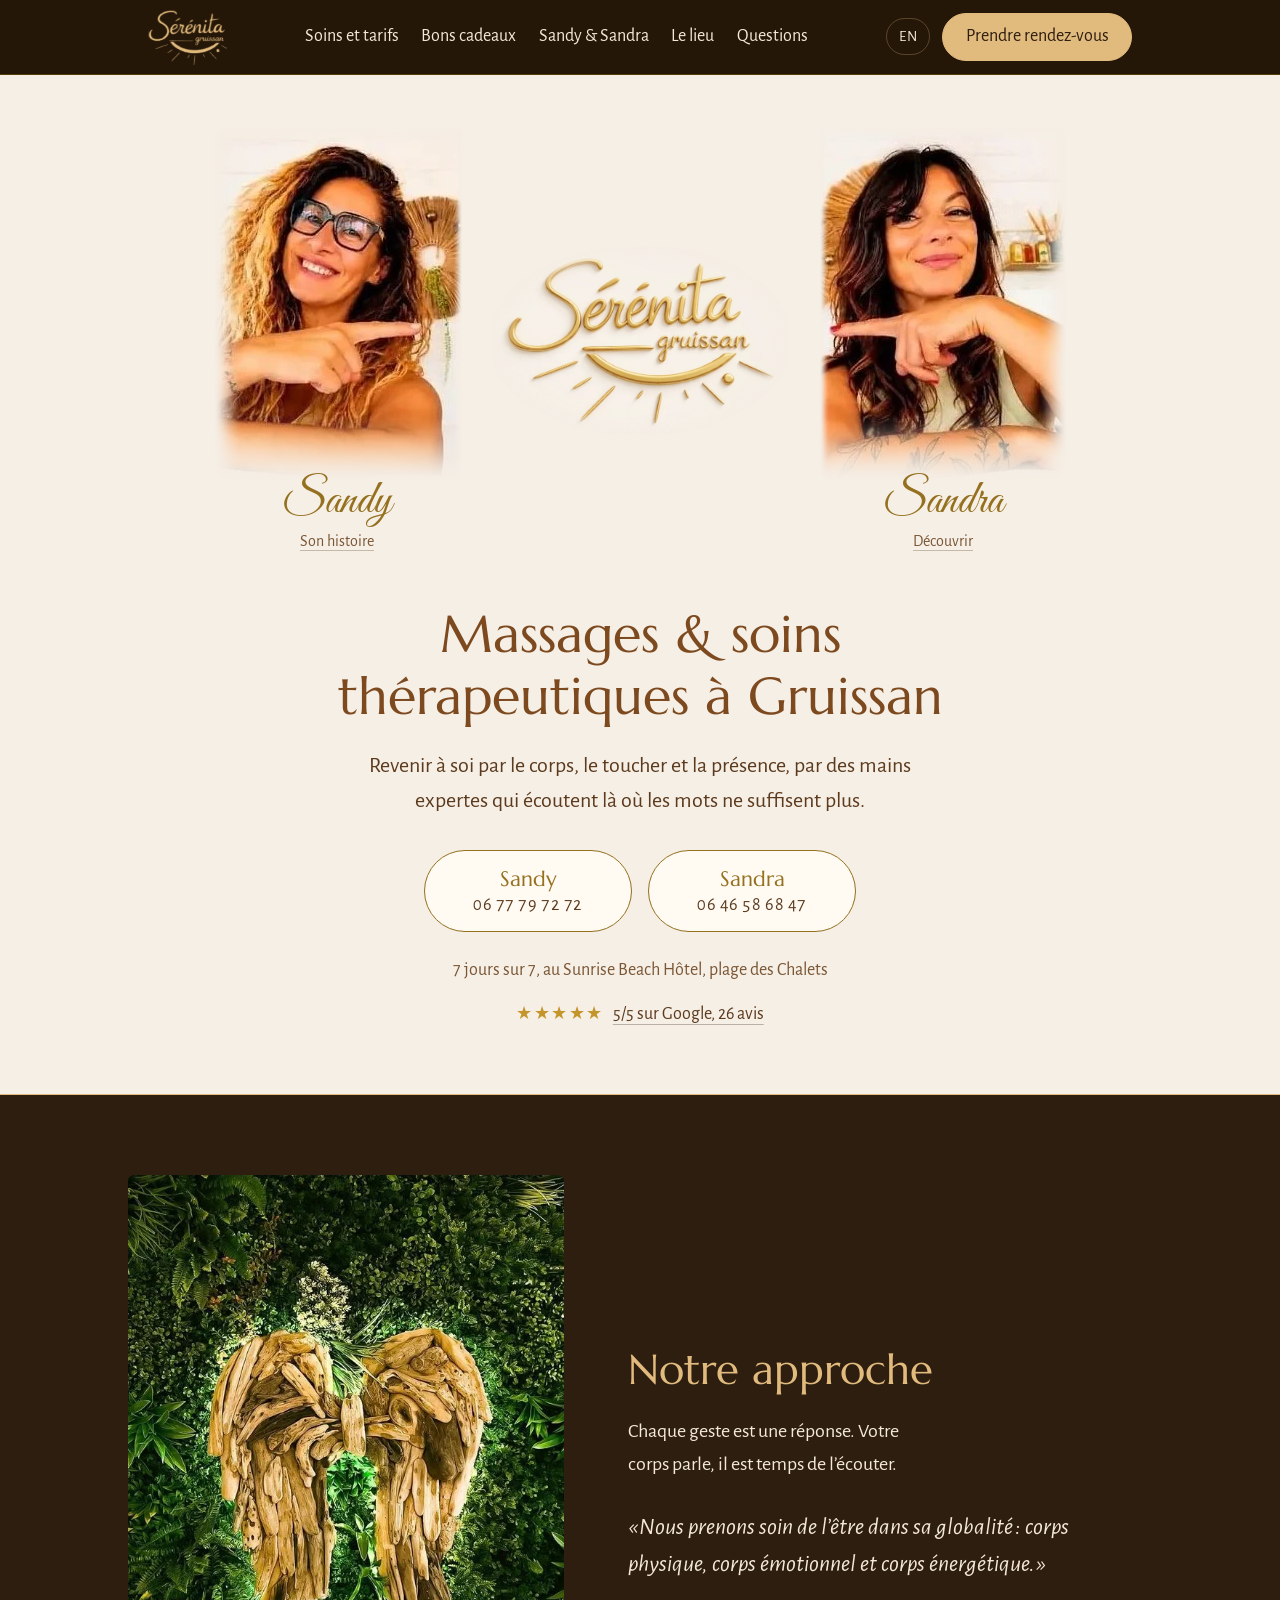
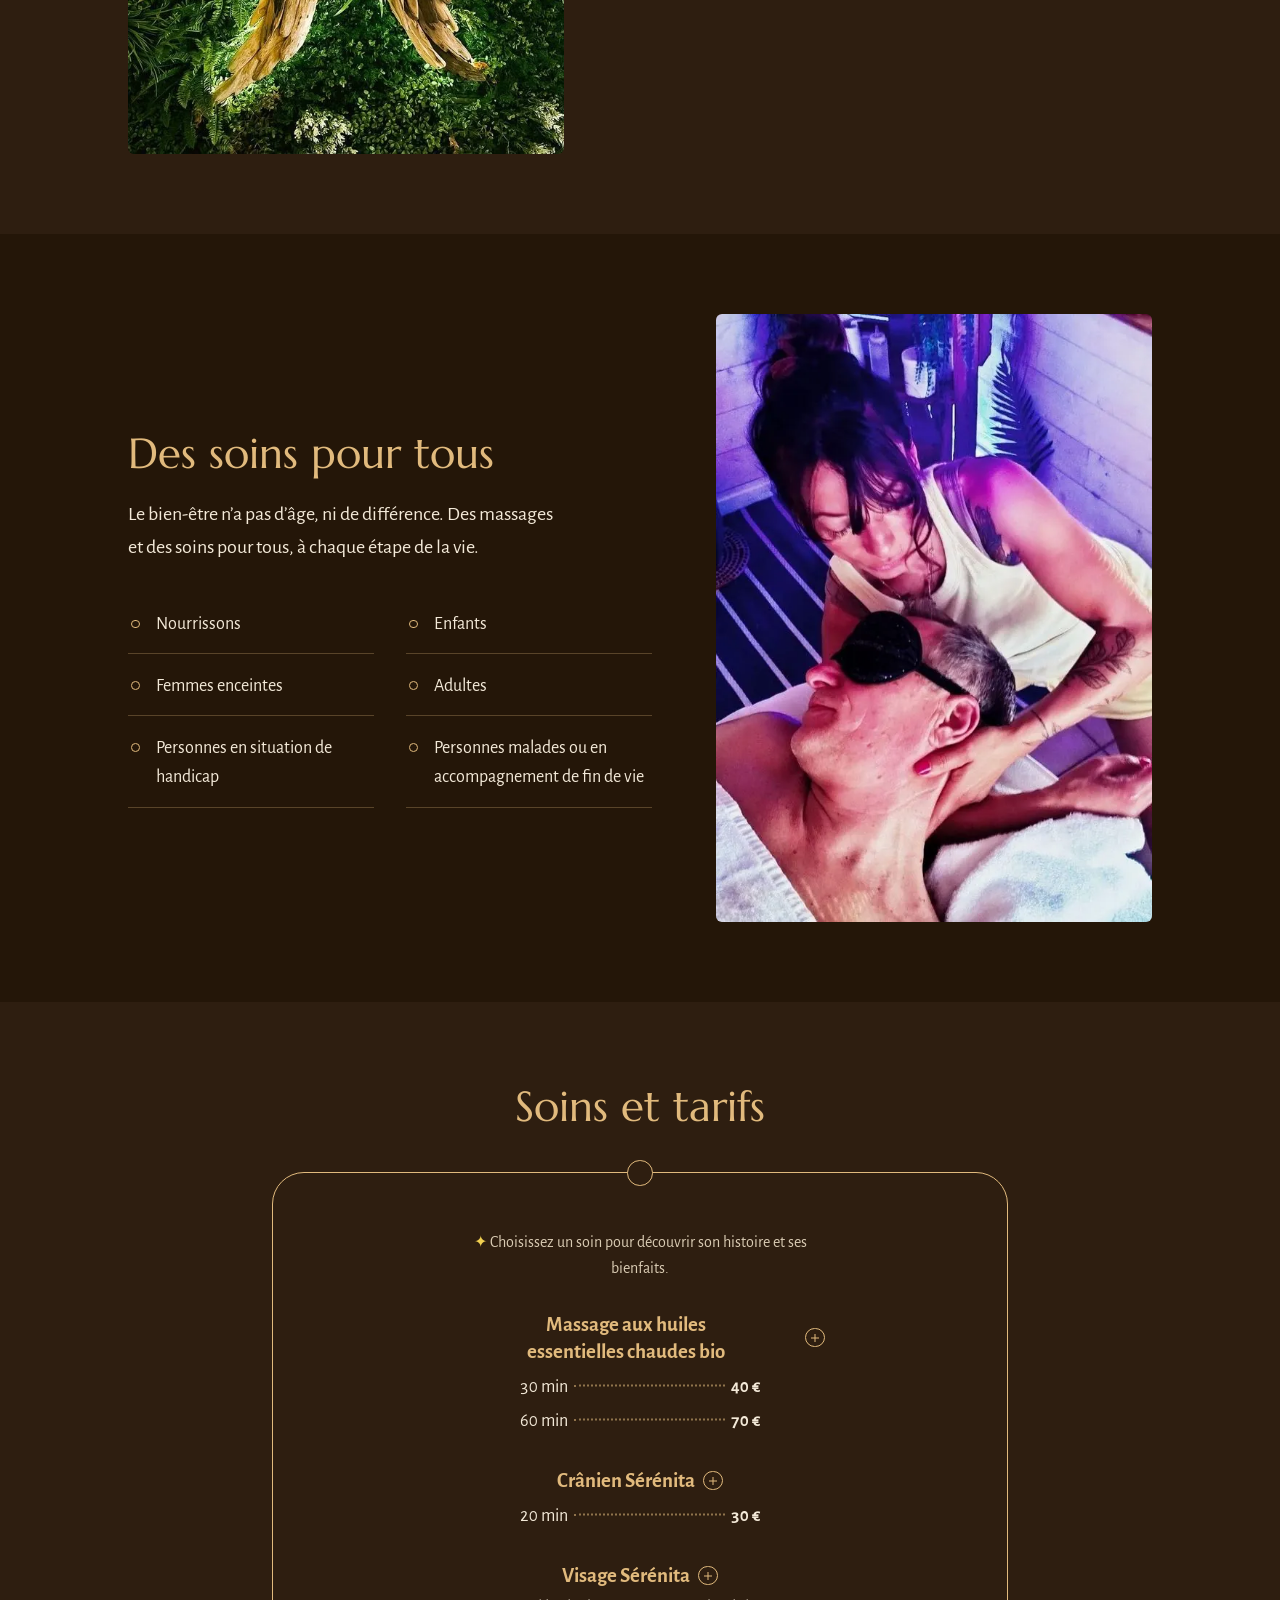
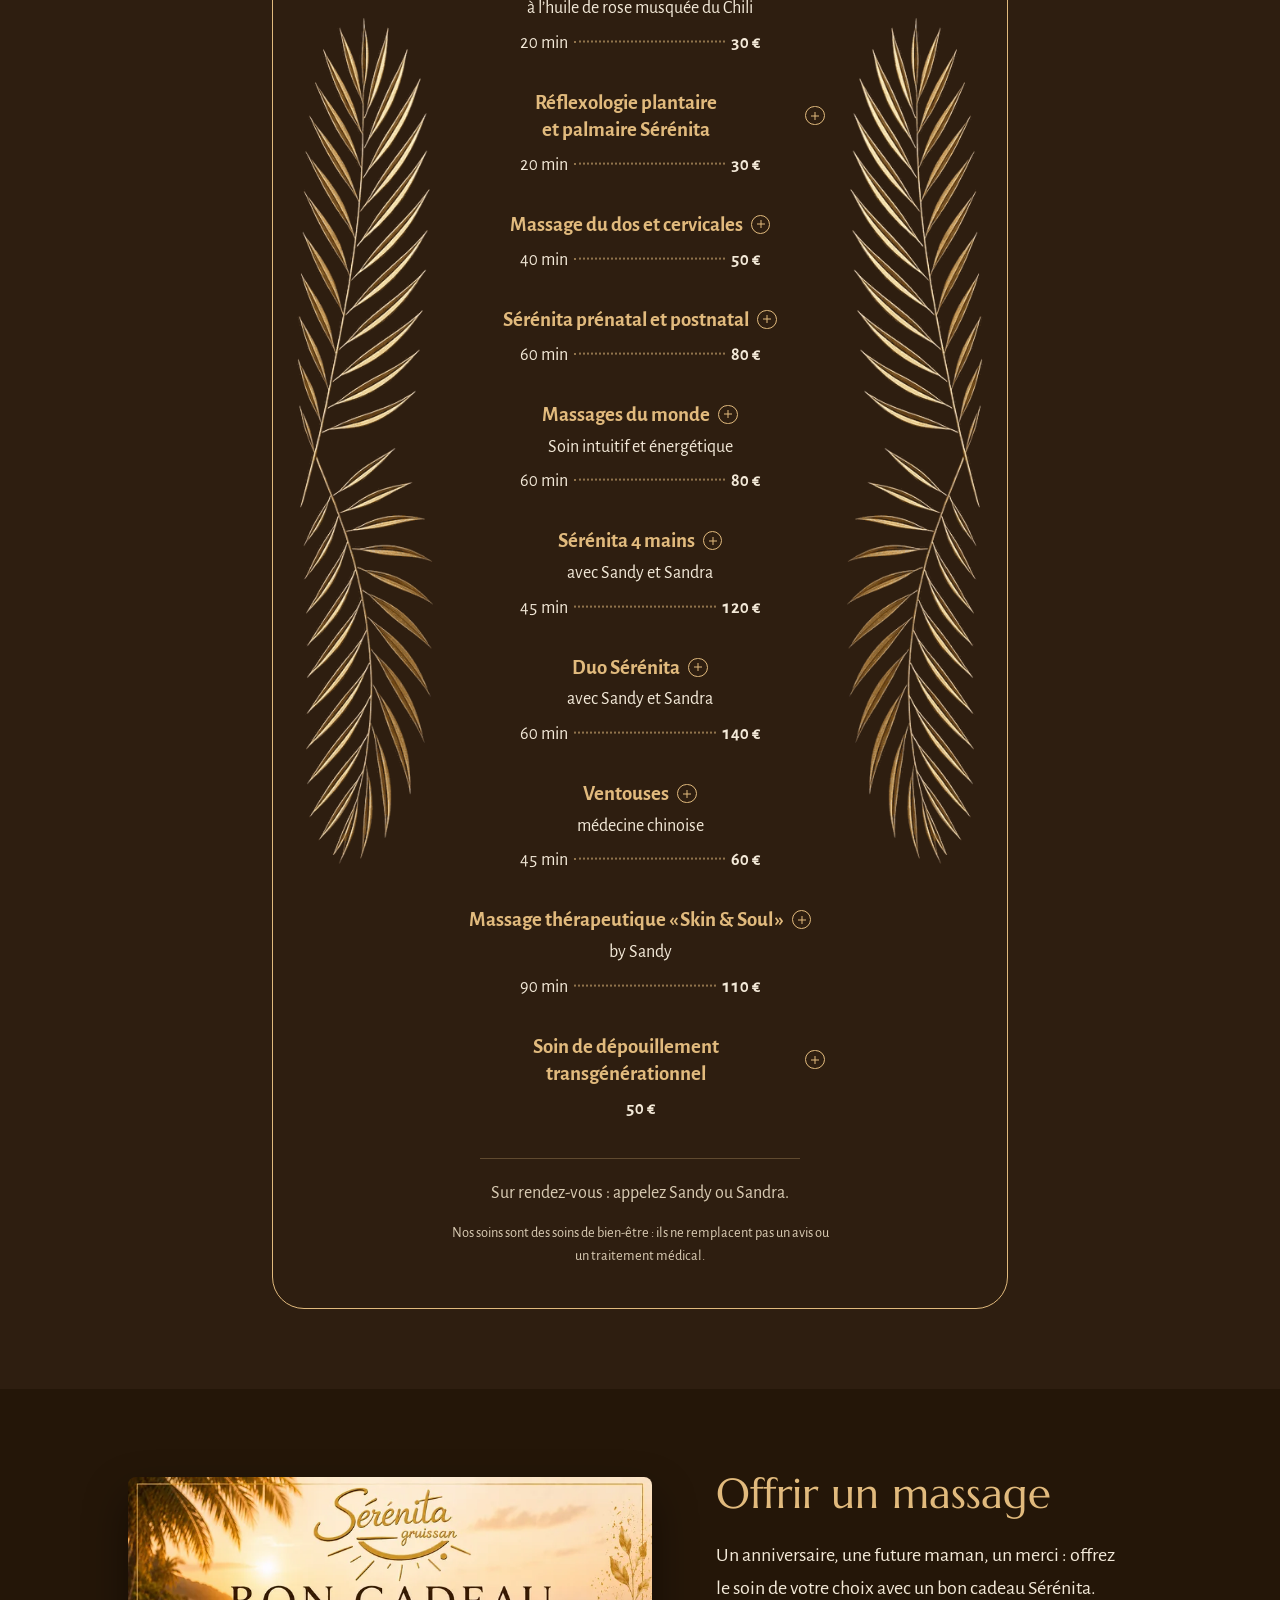
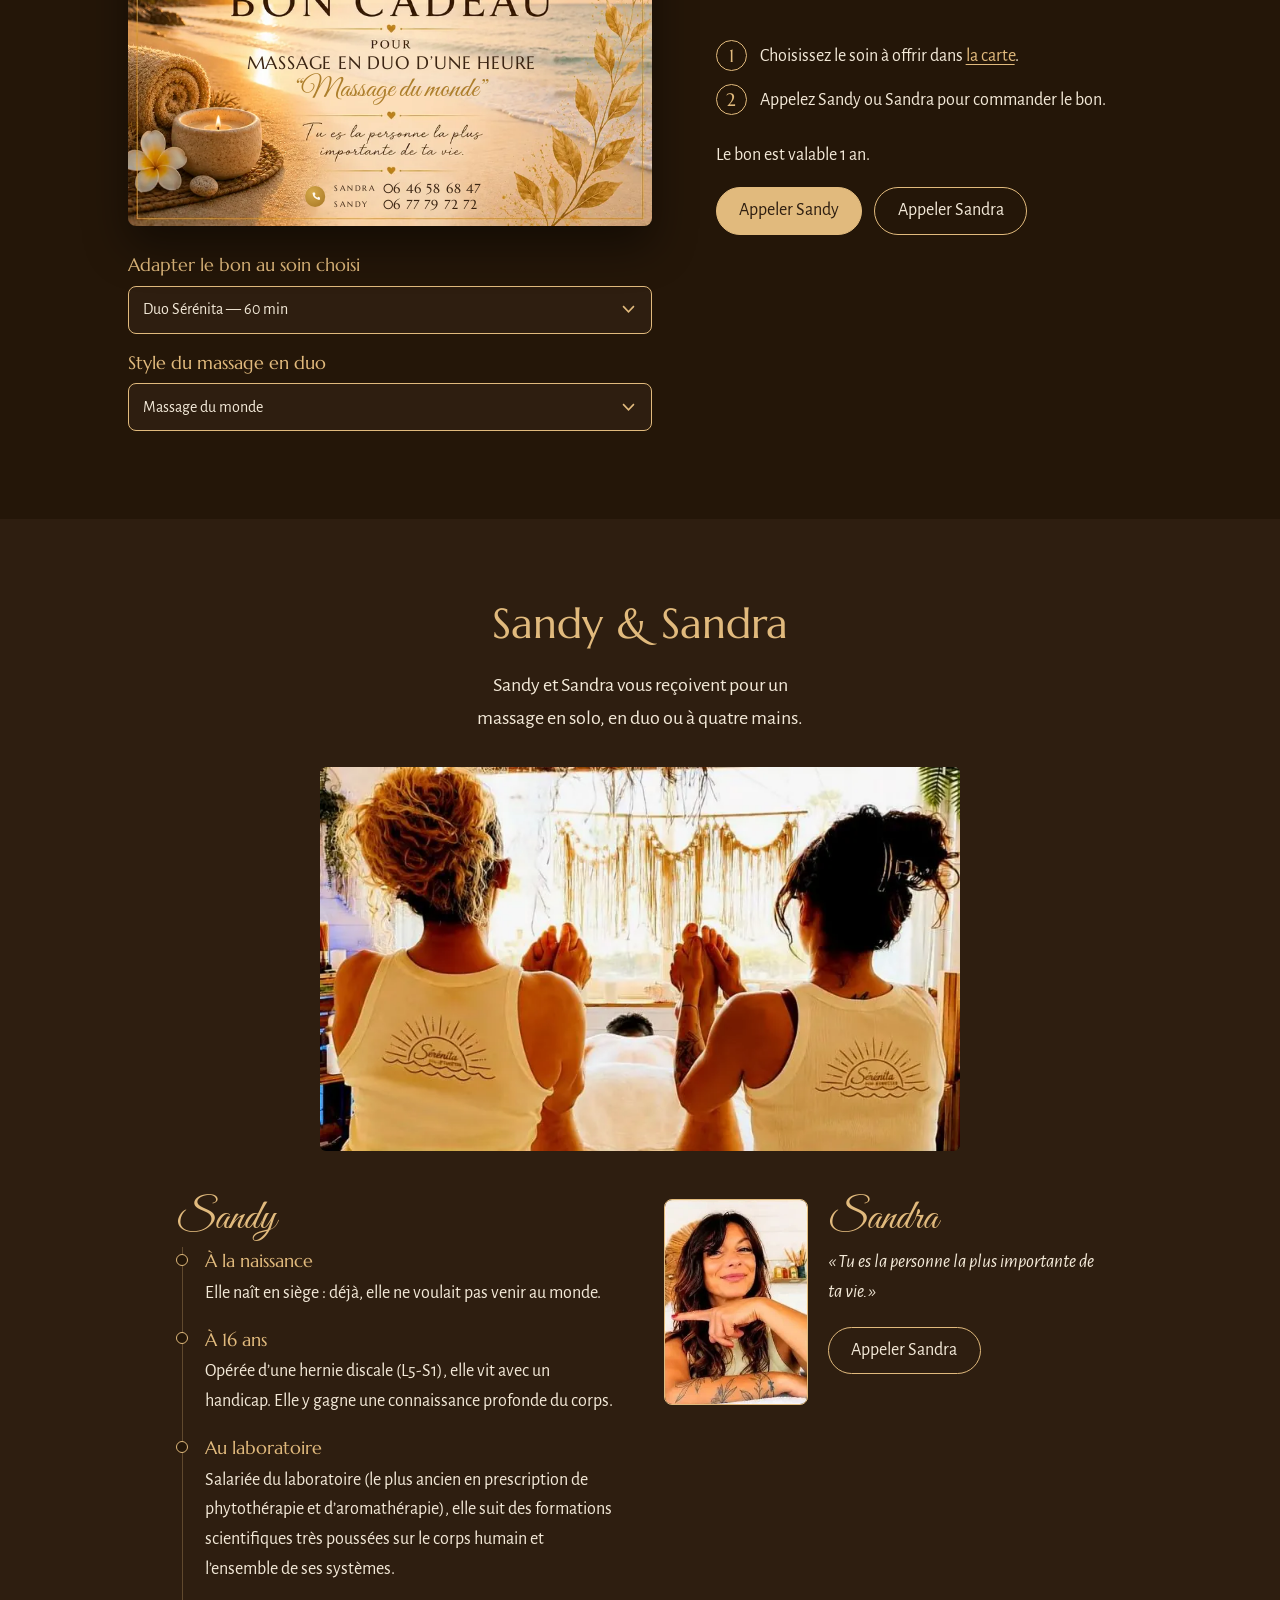
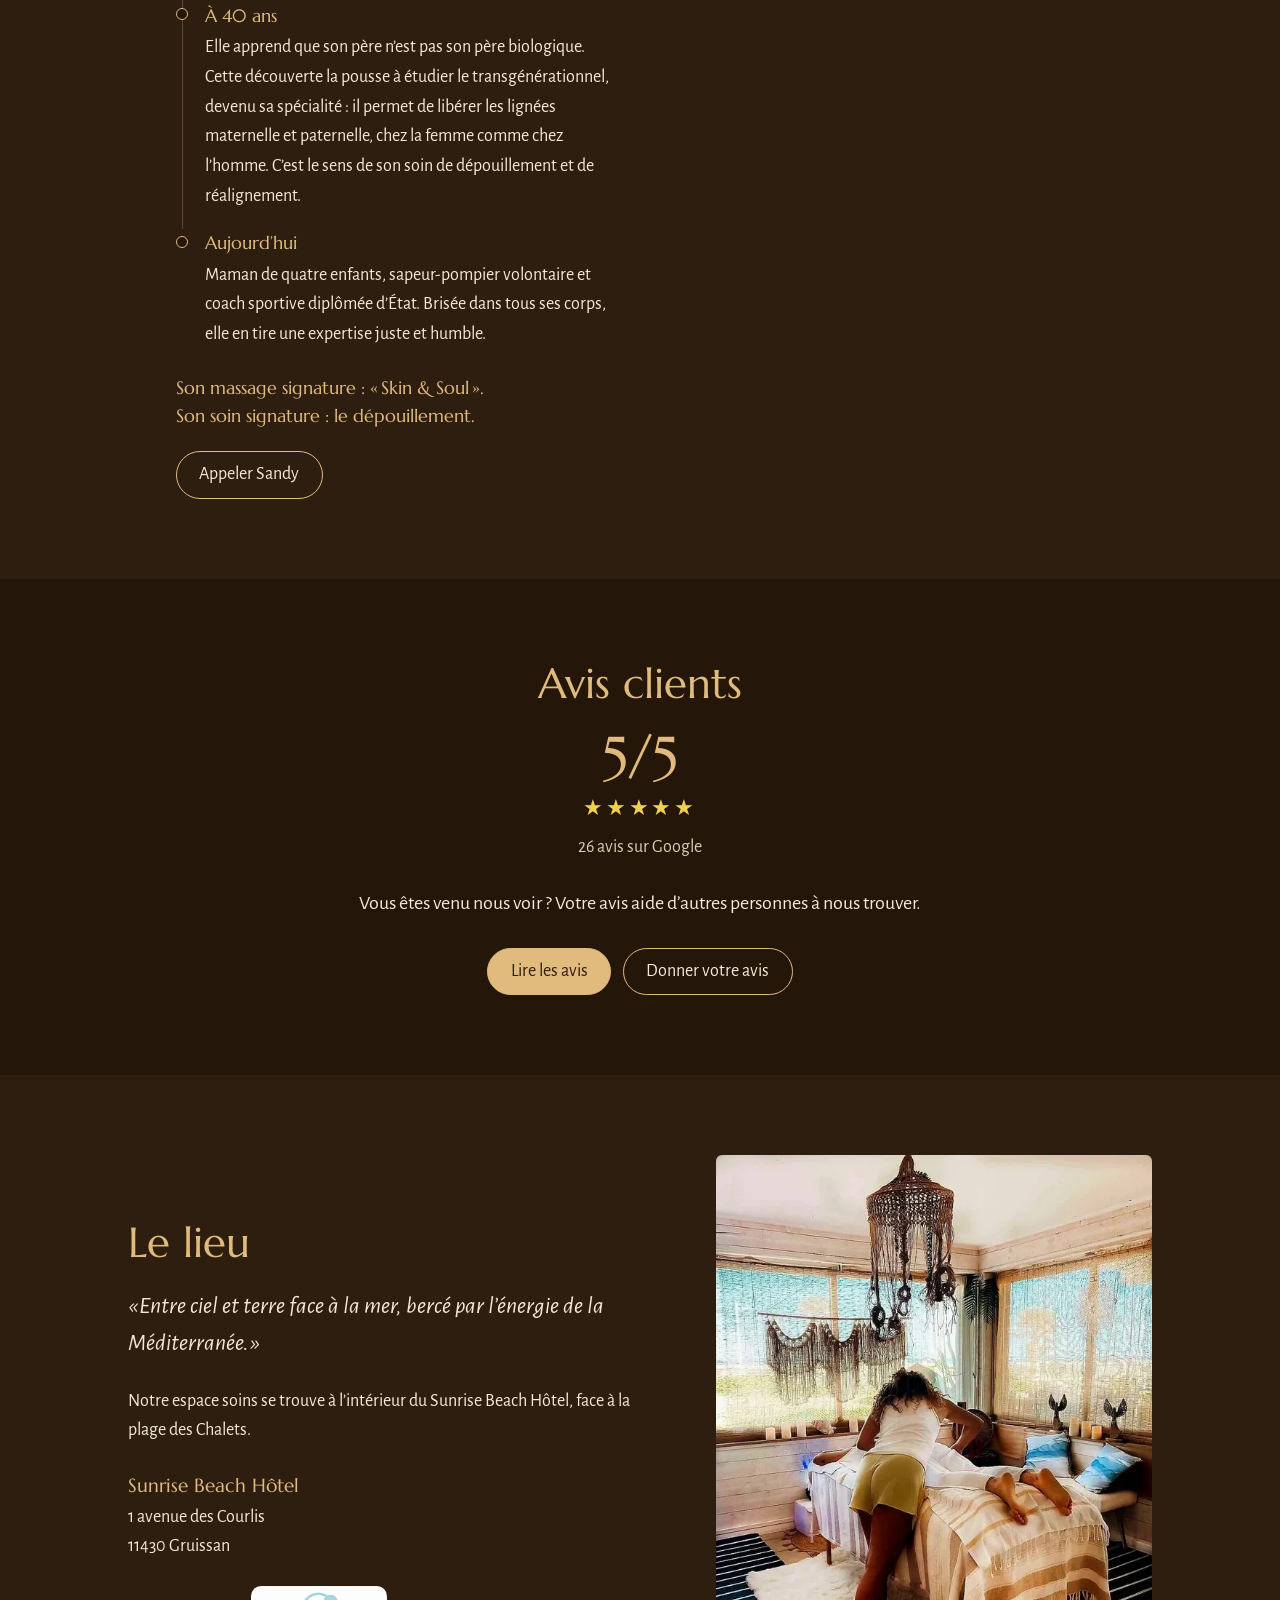
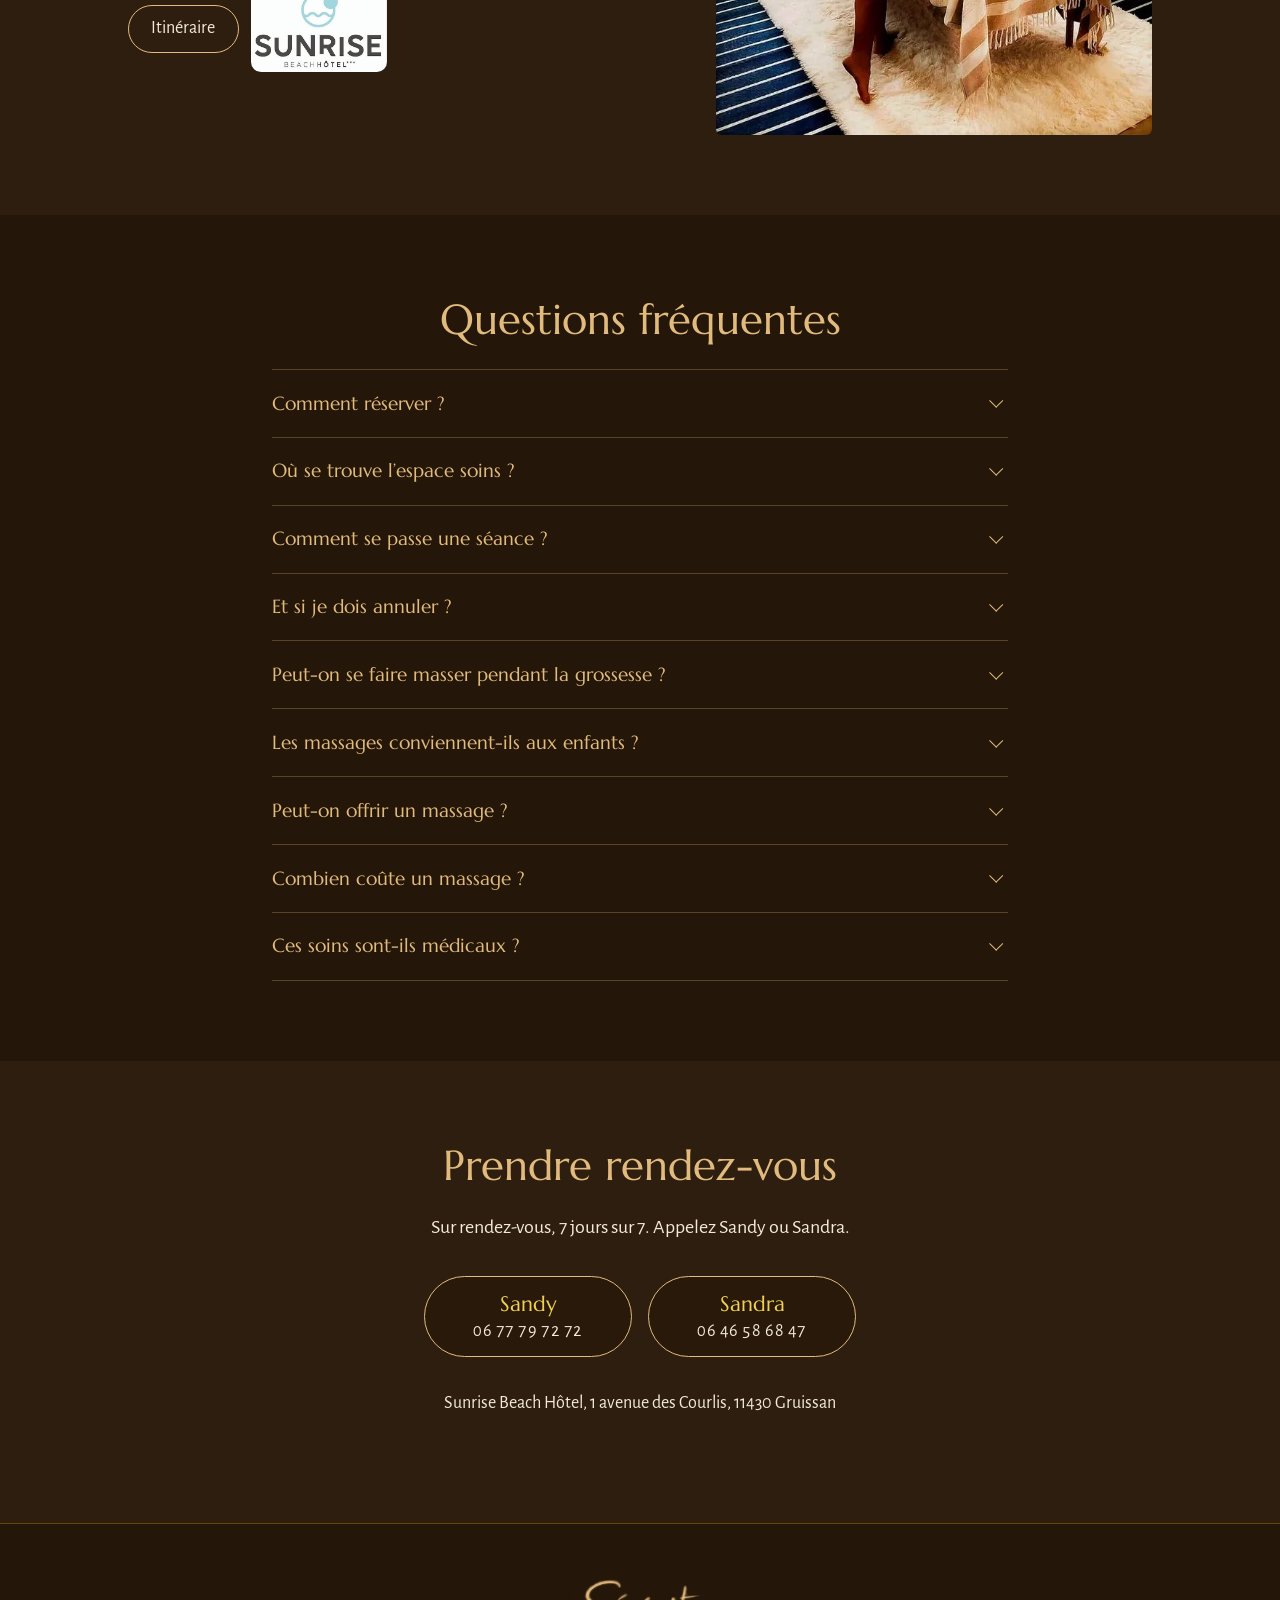
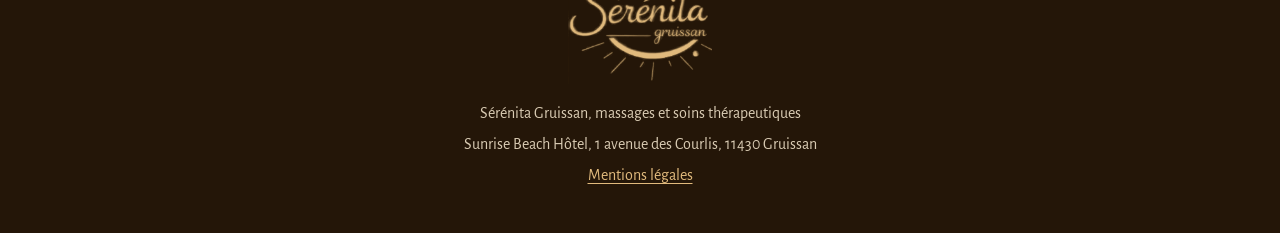
==== commit b471810f: "Numéro de Sandra corrigé, numéros de Sandy et Sandra sur le bon - Sandra : 06 46 58 68 47 partout (b" ====
--- a/index.html
+++ b/index.html
@@ -20,7 +20,7 @@
   <link rel="apple-touch-icon" href="apple-touch-icon.png">
   <link rel="preload" href="fonts/marcellus-latin-400-normal.woff2" as="font" type="font/woff2" crossorigin>
   <link rel="preload" href="fonts/alegreya-sans-latin-400-normal.woff2" as="font" type="font/woff2" crossorigin>
-  <link rel="stylesheet" href="css/style.css?v=10">
+  <link rel="stylesheet" href="css/style.css?v=11">
   <script type="application/ld+json">
   {
     "@context": "https://schema.org",
@@ -100,7 +100,7 @@
         <p class="intro">Revenir à soi par le corps, le toucher et la présence, par des mains expertes qui écoutent là où les mots ne suffisent plus.</p>
         <ul class="appels" aria-label="Appeler pour prendre rendez-vous">
           <li><a href="tel:+33677797272"><span class="prenom">Sandy</span><span class="numero">06 77 79 72 72</span></a></li>
-          <li><a href="tel:+33646584847"><span class="prenom">Sandra</span><span class="numero">06 46 58 48 47</span></a></li>
+          <li><a href="tel:+33646586847"><span class="prenom">Sandra</span><span class="numero">06 46 58 68 47</span></a></li>
         </ul>
         <p class="lieu-court">7 jours sur 7, au Sunrise Beach Hôtel, plage des Chalets</p>
         <p class="avis-google"><a href="https://maps.google.com/?cid=7879985521520299105" target="_blank" rel="noopener"><span class="etoiles" aria-hidden="true">★★★★★</span> <span class="avis-texte">5/5 sur Google, 26&nbsp;avis</span><span class="visuellement-cache"> (ouvre Google Maps)</span></a></p>
@@ -325,7 +325,7 @@
             <p class="ligne ligne-seule"><span class="prix">50&nbsp;€</span></p>
             <div class="fiche" id="fiche-transgenerationnel">
               <h4>Son histoire</h4>
-              <p>Le transgénérationnel part d’une idée&nbsp;: nous héritons aussi de l’histoire de nos ancêtres. Ce soin est le fruit de l’expérience et des propres recherches de Sandy, après les non-dits autour de son père. Il aide à libérer et à réaligner les lignées maternelles et féminines&nbsp;: c’est le sens de ce soin de dépouillement et de réalignement.</p>
+              <p>Le transgénérationnel part d’une idée&nbsp;: nous héritons aussi de l’histoire de nos ancêtres. Ce soin est le fruit de l’expérience et des propres recherches de Sandy, après les non-dits autour de son père. Il aide à libérer et à réaligner les lignées maternelle et paternelle, chez la femme comme chez l’homme&nbsp;: c’est le sens de ce soin de dépouillement et de réalignement.</p>
               <h4>Ses bienfaits</h4>
               <ul class="fiche-bienfaits">
                 <li>Prendre du recul sur son histoire familiale</li>
@@ -353,7 +353,7 @@
           <div class="fiche-contenu"></div>
           <div class="fiche-actions">
             <a class="bouton bouton-plein" href="tel:+33677797272">Appeler Sandy</a>
-            <a class="bouton" href="tel:+33646584847">Appeler Sandra</a>
+            <a class="bouton" href="tel:+33646586847">Appeler Sandra</a>
           </div>
         </div>
         <button class="fiche-fermer" type="button" aria-label="Fermer la fiche">×</button>
@@ -375,7 +375,11 @@
             </picture>
             <p class="bon-ligne bon-format">Massage en duo d’une heure</p>
             <p class="bon-ligne bon-style">“Massage du monde”</p>
-            <p class="bon-tel">06&nbsp;46&nbsp;58&nbsp;48&nbsp;47</p>
+            <div class="bon-contacts">
+              <span class="bon-icone"><svg viewBox="0 0 24 24" focusable="false"><path d="M7 3h3l1.5 4-2 1.3a10 10 0 0 0 6.2 6.2l1.3-2 4 1.5v3a2 2 0 0 1-2 2A16 16 0 0 1 5 5a2 2 0 0 1 2-2z"/></svg></span>
+              <span class="bon-nom">Sandra</span><span class="bon-num">06&nbsp;46&nbsp;58&nbsp;68&nbsp;47</span>
+              <span class="bon-nom">Sandy</span><span class="bon-num">06&nbsp;77&nbsp;79&nbsp;72&nbsp;72</span>
+            </div>
           </div>
           <div class="bon-choix" hidden>
             <div>
@@ -414,7 +418,7 @@
           <p>Le bon est valable 1&nbsp;an.</p>
           <div class="actions">
             <a class="bouton bouton-plein" href="tel:+33677797272">Appeler Sandy</a>
-            <a class="bouton" href="tel:+33646584847">Appeler Sandra</a>
+            <a class="bouton" href="tel:+33646586847">Appeler Sandra</a>
           </div>
         </div>
       </div>
@@ -454,7 +458,7 @@
               <figure class="citation">
                 <blockquote><p>«&#8239;Tu es la personne la plus importante de ta vie.&#8239;»</p></blockquote>
               </figure>
-              <a class="bouton" href="tel:+33646584847">Appeler Sandra</a>
+              <a class="bouton" href="tel:+33646586847">Appeler Sandra</a>
             </div>
           </article>
         </div>
@@ -509,7 +513,7 @@
         <div class="faq">
           <details>
             <summary>Comment réserver&nbsp;?</summary>
-            <p>Par téléphone, 7 jours sur 7&nbsp;: Sandy au <a href="tel:+33677797272">06 77 79 72 72</a> ou Sandra au <a href="tel:+33646584847">06 46 58 48 47</a>.</p>
+            <p>Par téléphone, 7 jours sur 7&nbsp;: Sandy au <a href="tel:+33677797272">06 77 79 72 72</a> ou Sandra au <a href="tel:+33646586847">06 46 58 68 47</a>.</p>
           </details>
           <details>
             <summary>Où se trouve l’espace soins&nbsp;?</summary>
@@ -553,7 +557,7 @@
         <p class="chapo">Sur rendez-vous, 7 jours sur 7. Appelez Sandy ou Sandra.</p>
         <ul class="appels">
           <li><a href="tel:+33677797272"><span class="prenom">Sandy</span><span class="numero">06 77 79 72 72</span></a></li>
-          <li><a href="tel:+33646584847"><span class="prenom">Sandra</span><span class="numero">06 46 58 48 47</span></a></li>
+          <li><a href="tel:+33646586847"><span class="prenom">Sandra</span><span class="numero">06 46 58 68 47</span></a></li>
         </ul>
         <address class="adresse">Sunrise Beach Hôtel, 1 avenue des Courlis, 11430 Gruissan</address>
       </div>
@@ -569,7 +573,7 @@
 
   <nav class="barre-appel" aria-label="Appeler">
     <a href="tel:+33677797272">Appeler Sandy</a>
-    <a href="tel:+33646584847">Appeler Sandra</a>
+    <a href="tel:+33646586847">Appeler Sandra</a>
   </nav>
   <script src="js/soins.js?v=2" defer></script>
   <script src="js/bon.js?v=1" defer></script>
--- a/css/style.css
+++ b/css/style.css
@@ -521,7 +521,34 @@
   box-shadow: 0 1.25rem 2.75rem rgba(0, 0, 0, 0.45);
 }
 .bon-carte img { width: 100%; height: auto; }
-.bon-ligne, .bon-tel { position: absolute; margin: 0; white-space: nowrap; line-height: 1; }
+.bon-ligne { position: absolute; margin: 0; white-space: nowrap; line-height: 1; }
+.bon-contacts {
+  position: absolute;
+  left: 50.6%;
+  top: 87.4%;
+  transform: translateX(-50%);
+  display: grid;
+  grid-template-columns: auto auto auto;
+  align-items: center;
+  column-gap: 1.3cqw;
+  row-gap: 0.45cqw;
+  white-space: nowrap;
+  line-height: 1;
+  color: #3b2412;
+}
+.bon-icone {
+  grid-row: 1 / span 2;
+  display: grid;
+  place-items: center;
+  width: 3.9cqw;
+  height: 3.9cqw;
+  margin-right: 0.4cqw;
+  border-radius: 50%;
+  background: radial-gradient(circle at 35% 30%, #d6a94a, #a47422);
+}
+.bon-icone svg { width: 55%; height: 55%; fill: #fff8ec; }
+.bon-nom { font-family: "Marcellus", Georgia, serif; font-size: 1.5cqw; letter-spacing: 0.22em; text-transform: uppercase; }
+.bon-num { font-family: "Marcellus", Georgia, serif; font-size: 2.55cqw; letter-spacing: 0.06em; }
 .bon-ligne { left: 21%; right: 20.4%; text-align: center; }
 .bon-format {
   top: 51%;
@@ -538,15 +565,6 @@
   font-size: 1.6rem;
   font-size: calc(5.6cqw * var(--ajuste, 1));
   color: #ad7e2b;
-}
-.bon-tel {
-  left: 39.6%;
-  top: 91.5%;
-  font-family: "Marcellus", Georgia, serif;
-  font-size: 1rem;
-  font-size: 3.2cqw;
-  letter-spacing: 0.06em;
-  color: #3b2412;
 }
 .bon-choix { display: grid; gap: 0.9rem; width: 100%; max-width: 36rem; }
 .bon-choix[hidden], .bon-choix-style[hidden] { display: none; }
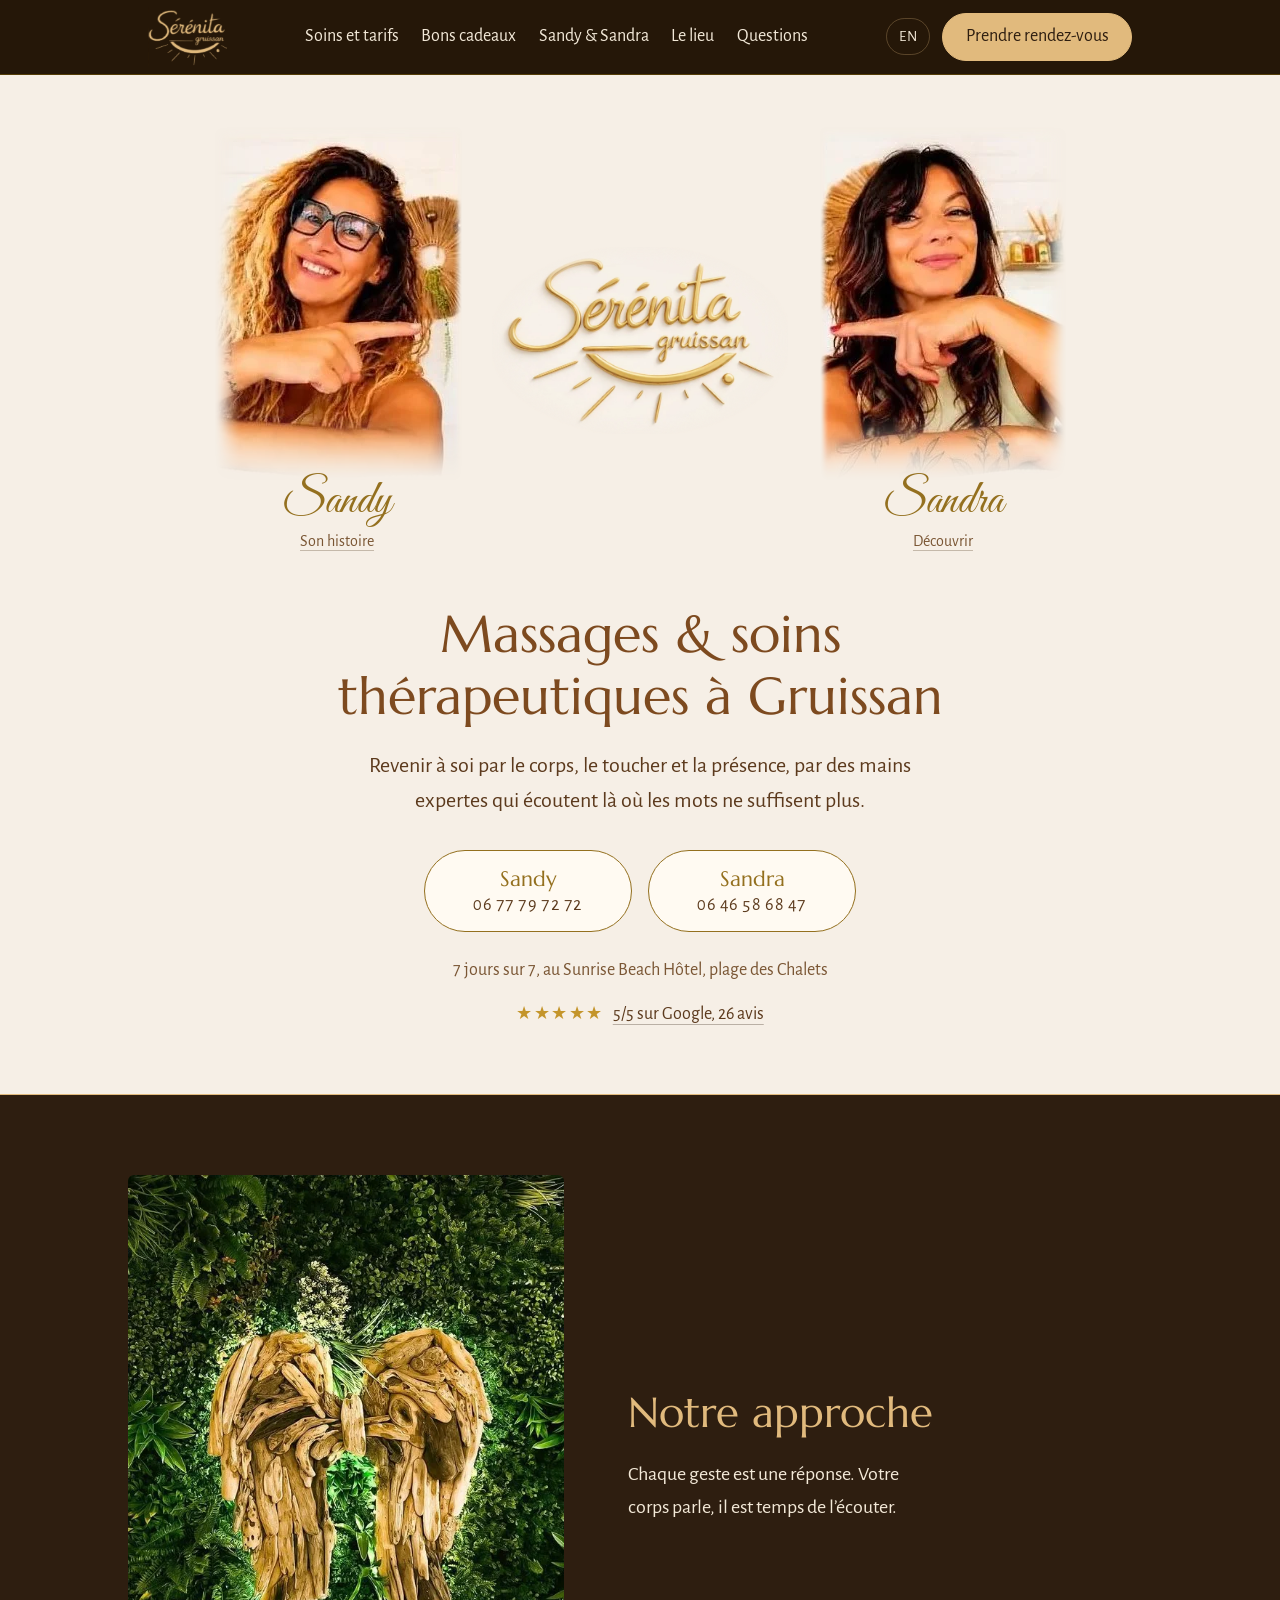
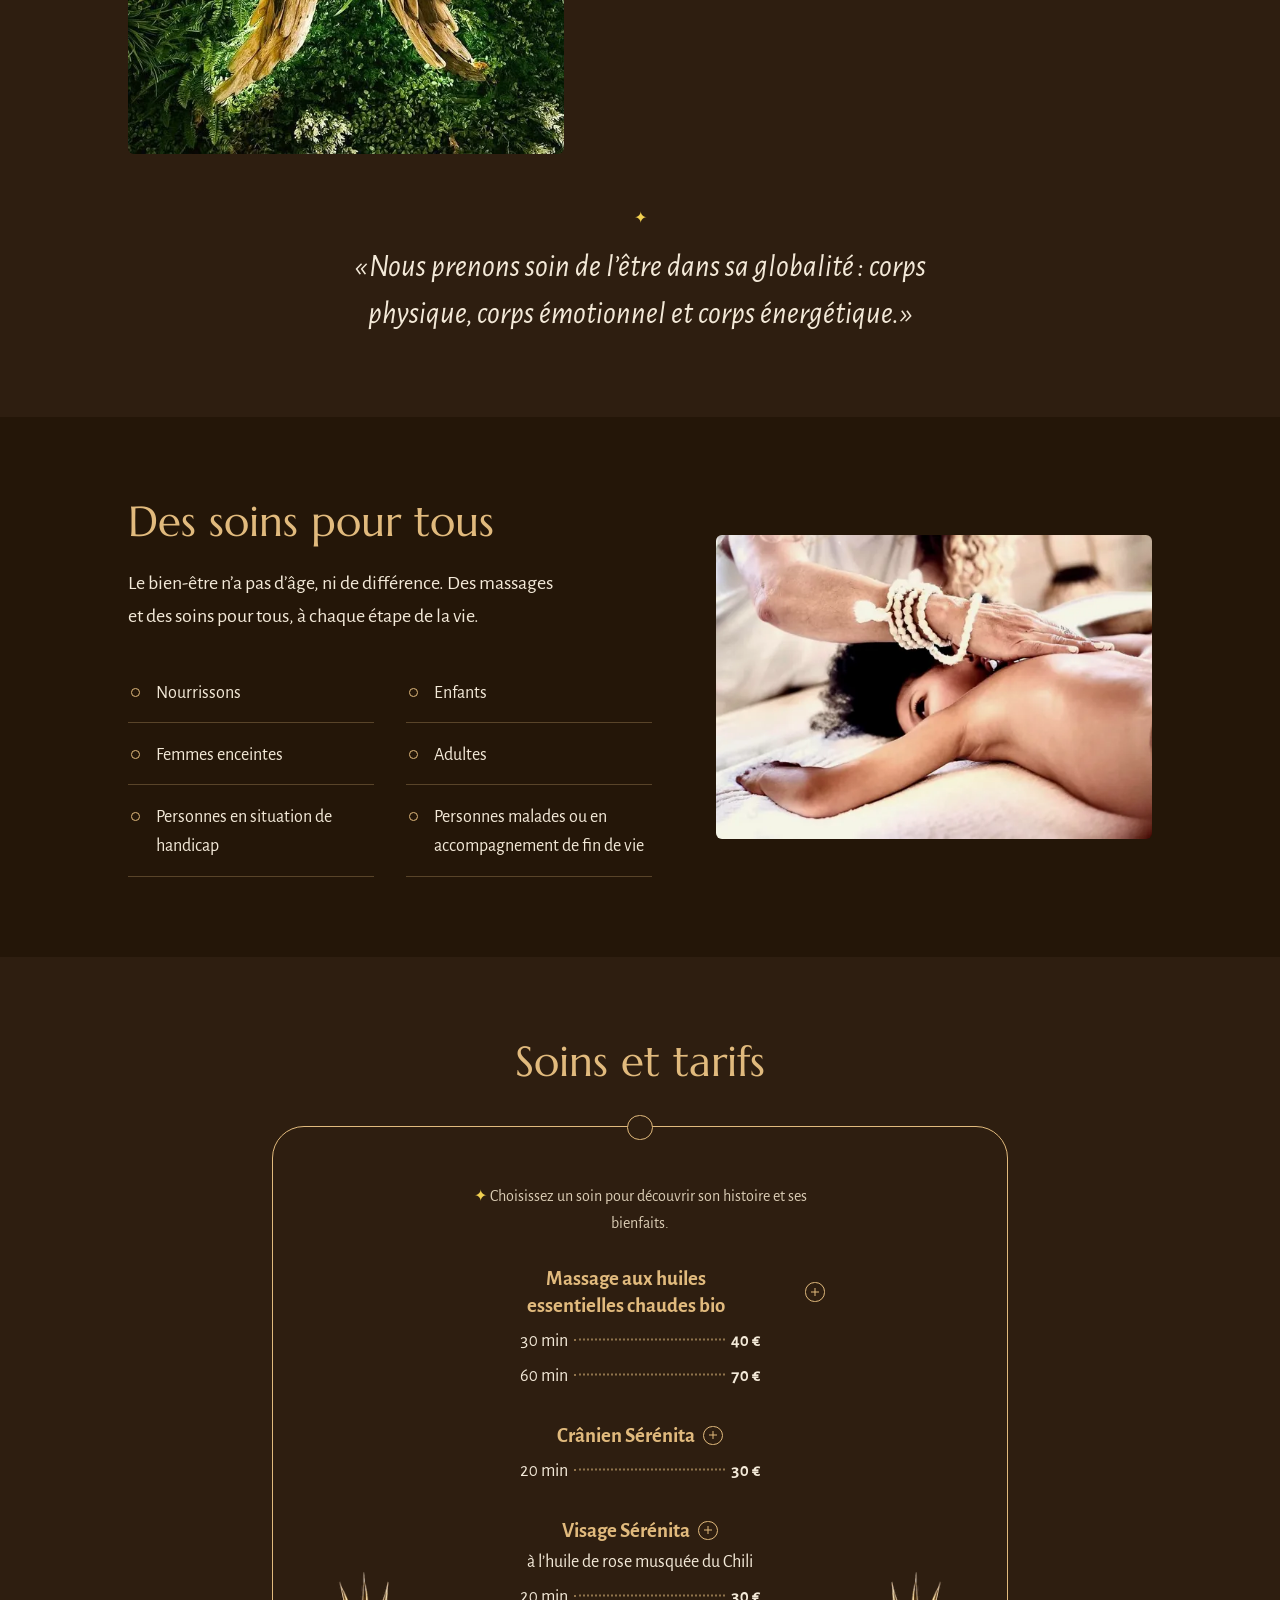
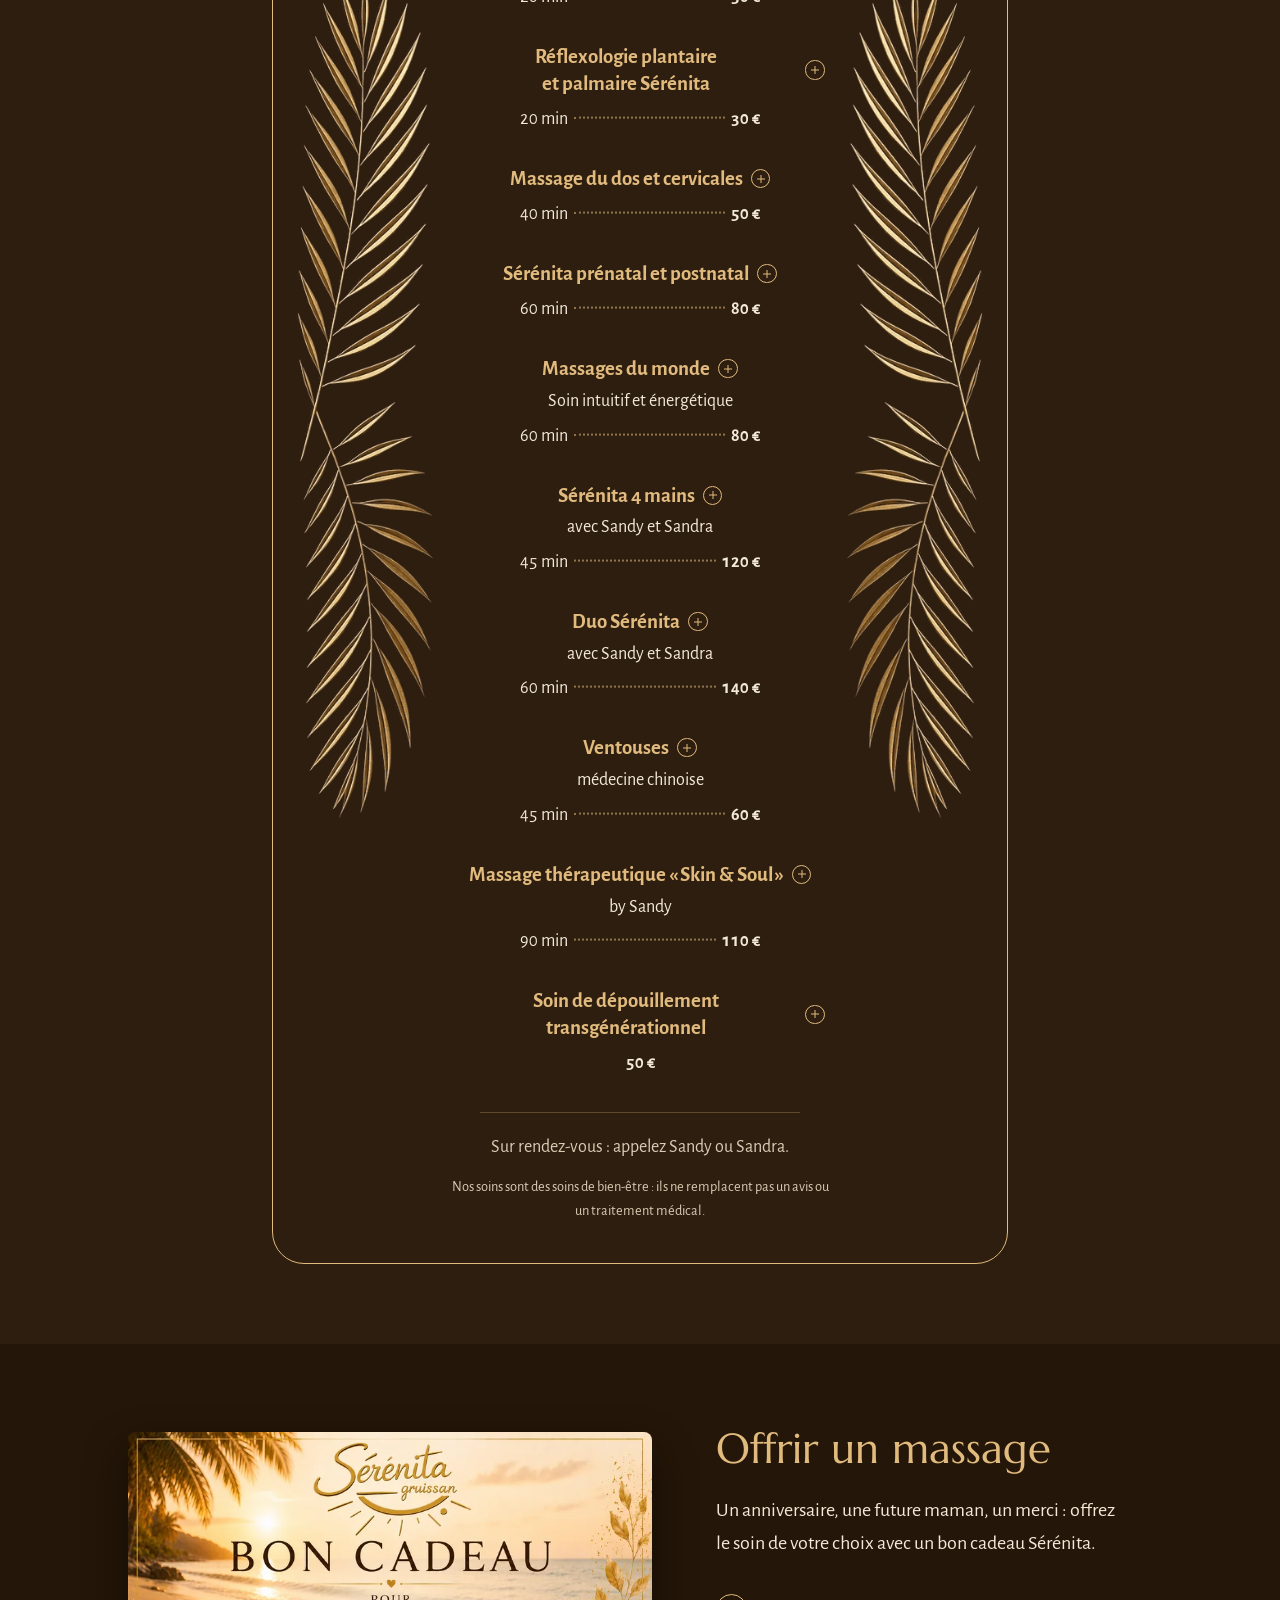
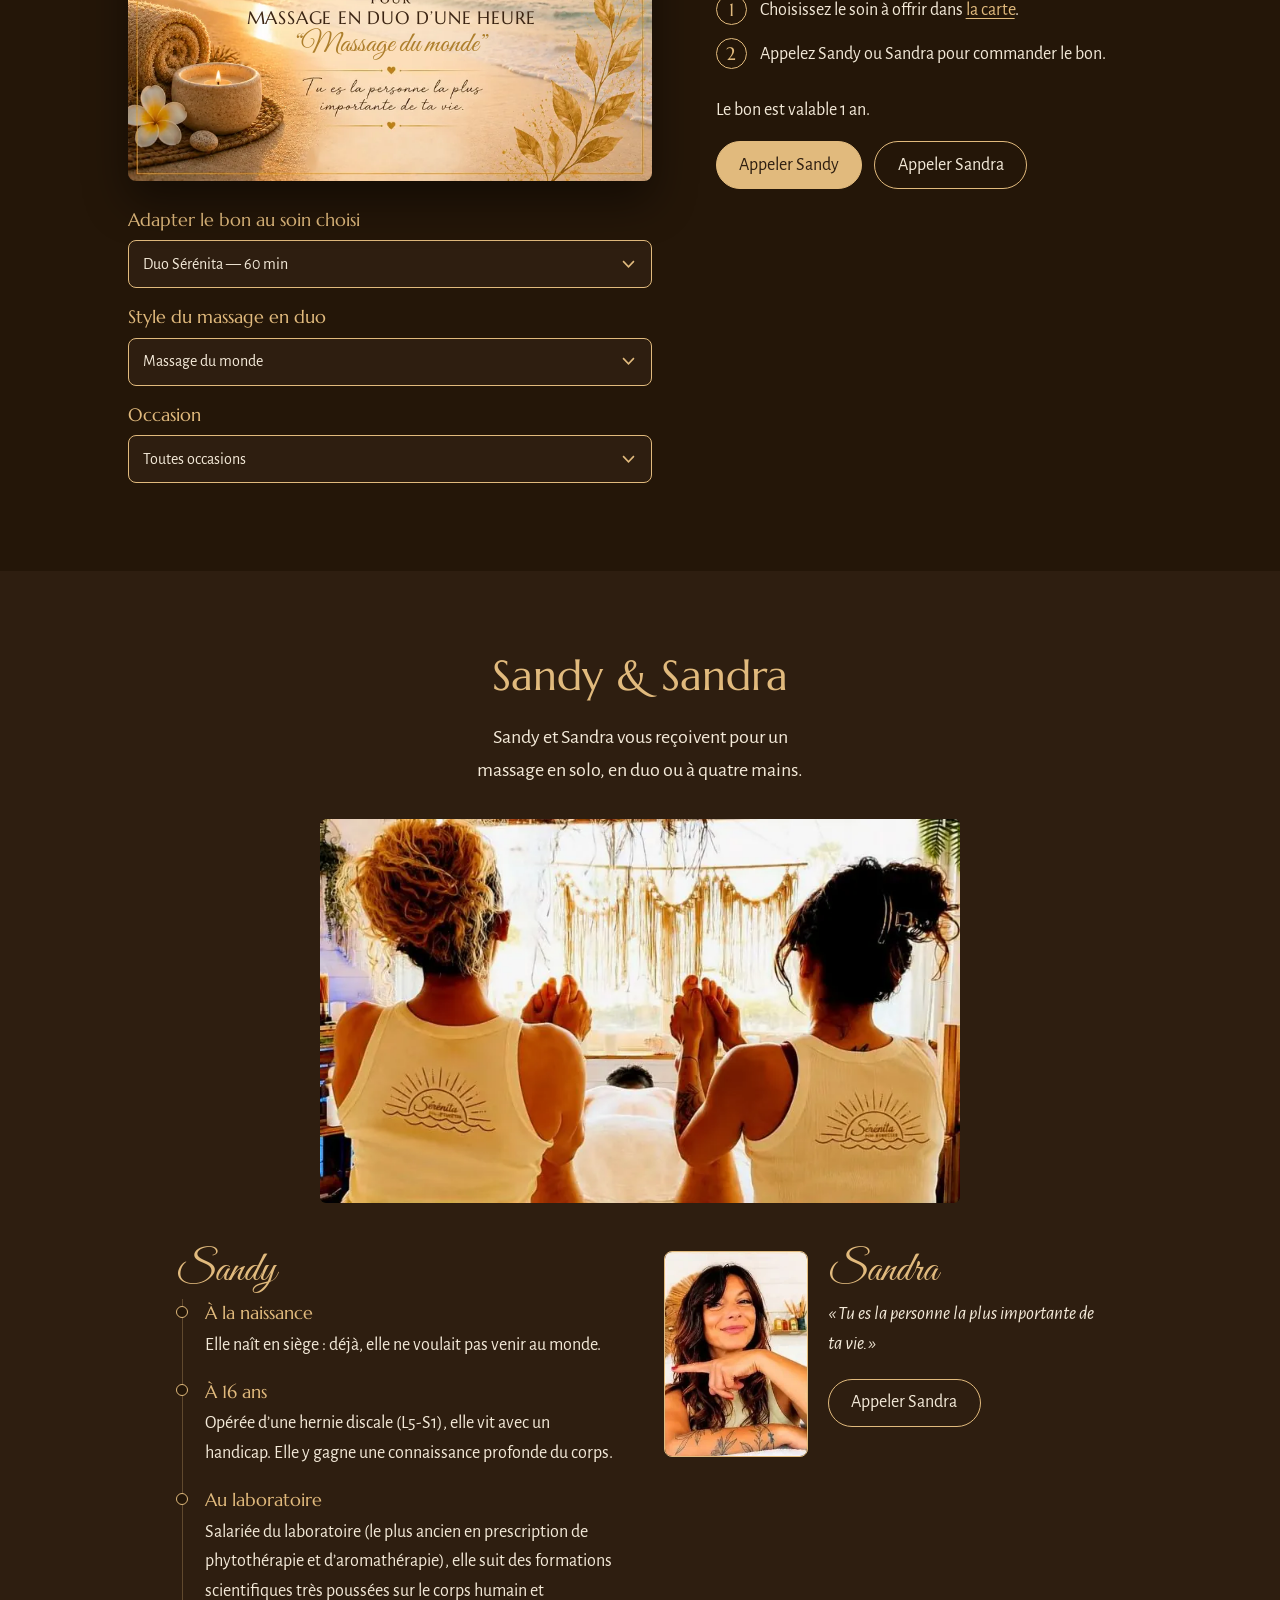
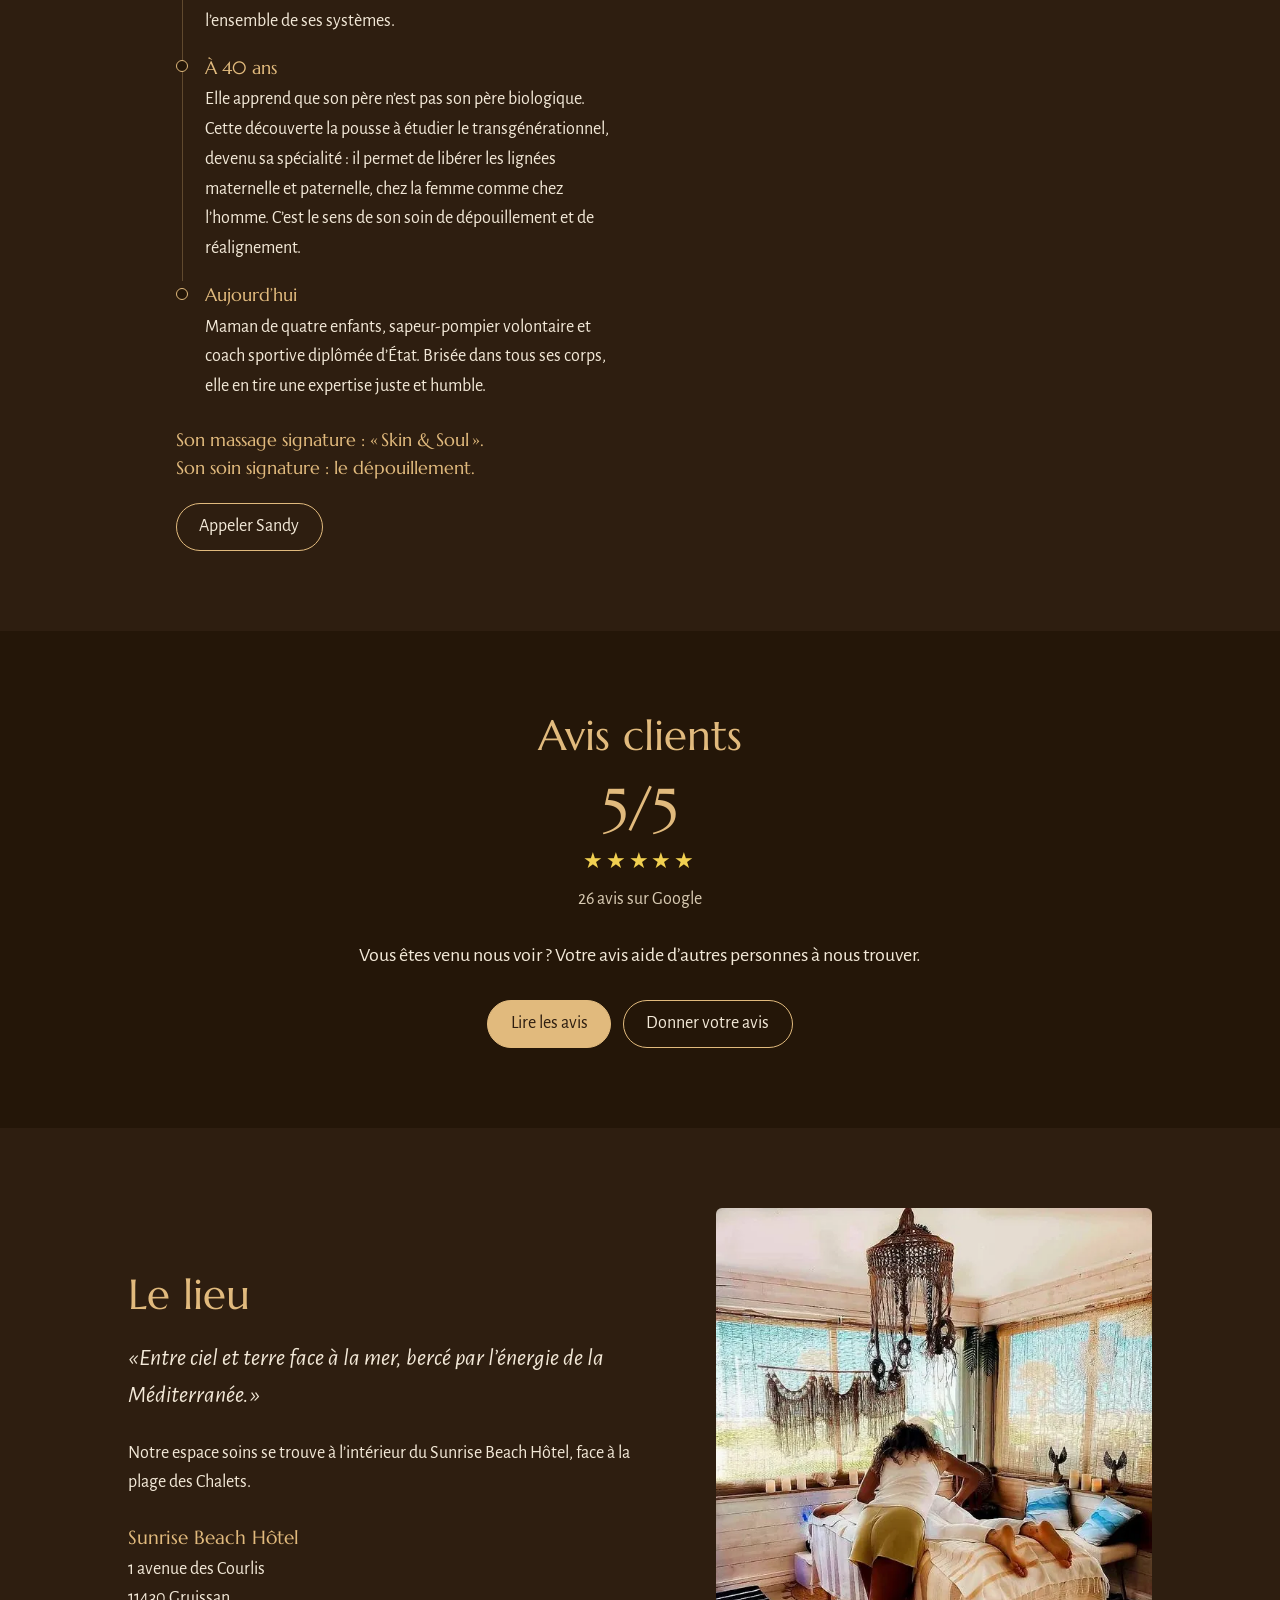
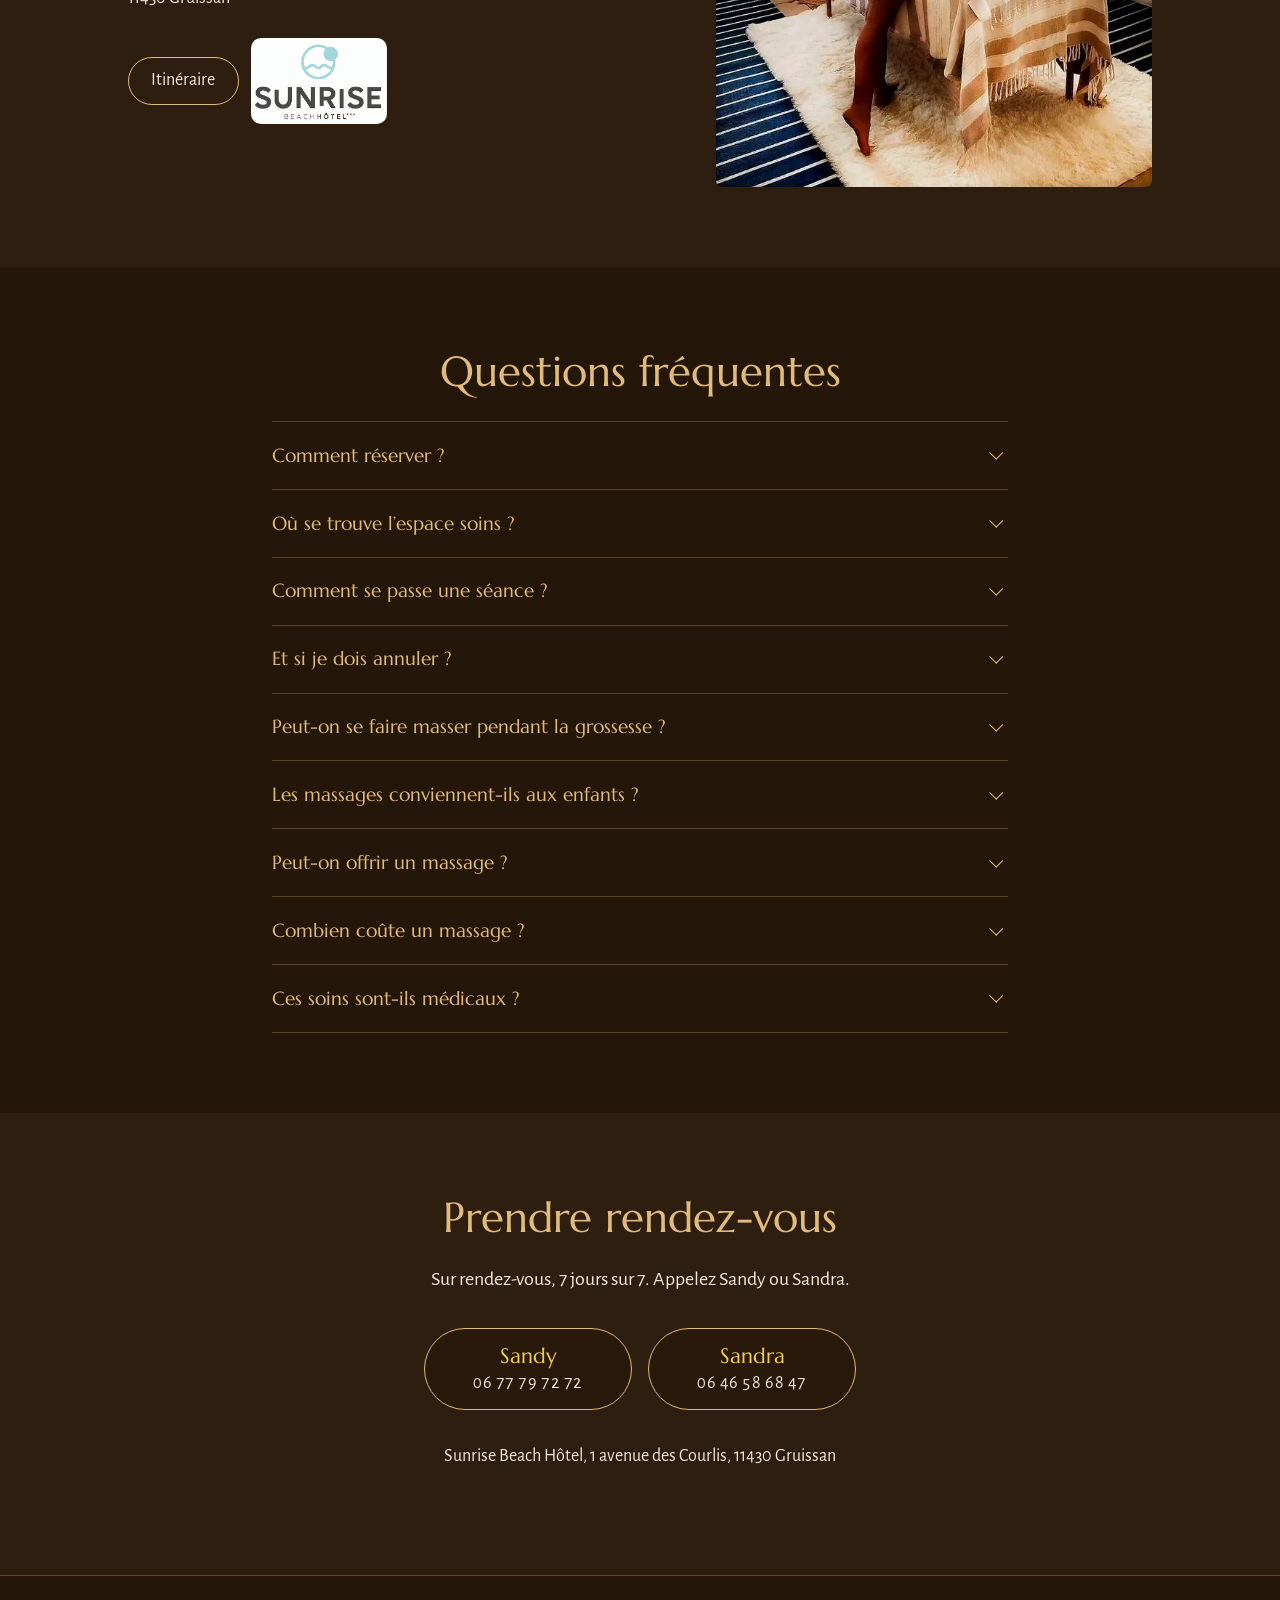
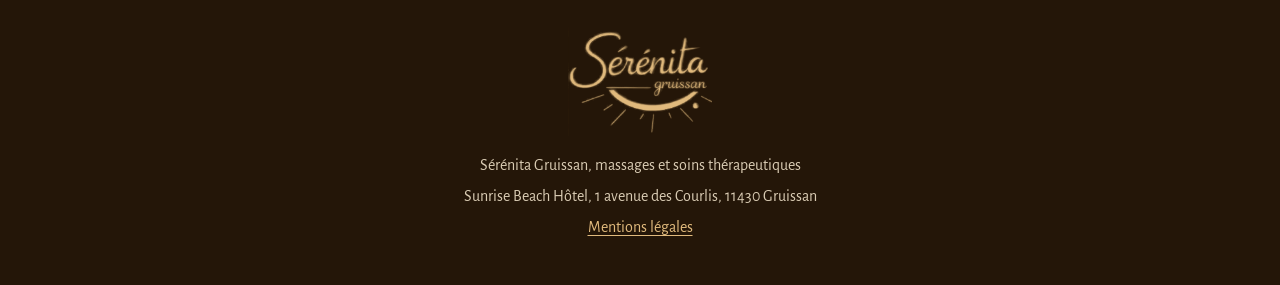
==== commit 8deb6bcd: "Bon cadeau par occasion, textes des soins, citation centrée, photo enfant - Bon cadeau : choix de l'" ====
--- a/index.html
+++ b/index.html
@@ -20,7 +20,7 @@
   <link rel="apple-touch-icon" href="apple-touch-icon.png">
   <link rel="preload" href="fonts/marcellus-latin-400-normal.woff2" as="font" type="font/woff2" crossorigin>
   <link rel="preload" href="fonts/alegreya-sans-latin-400-normal.woff2" as="font" type="font/woff2" crossorigin>
-  <link rel="stylesheet" href="css/style.css?v=11">
+  <link rel="stylesheet" href="css/style.css?v=12">
   <script type="application/ld+json">
   {
     "@context": "https://schema.org",
@@ -119,20 +119,20 @@
         <div>
           <h2 id="titre-approche">Notre approche</h2>
           <p class="chapo">Chaque geste est une réponse. Votre corps parle, il est temps de l’écouter.</p>
-          <figure class="citation">
-            <blockquote><p>«&#8239;Nous prenons soin de l’être dans sa globalité&#8239;: corps physique, corps émotionnel et corps énergétique.&#8239;»</p></blockquote>
-          </figure>
-        </div>
-      </div>
+        </div>
+      </div>
+      <figure class="citation citation-centre">
+        <blockquote><p>«&#8239;Nous prenons soin de l’être dans sa globalité&#8239;: corps physique, corps émotionnel et corps énergétique.&#8239;»</p></blockquote>
+      </figure>
     </section>
 
     <section class="section section-alt" id="pour-tous" aria-labelledby="titre-pour-tous">
       <div class="conteneur paire inversee">
         <div class="photo">
           <picture>
-            <source type="image/webp" srcset="img/soin-nuque-600.webp 600w, img/soin-nuque-813.webp 813w" sizes="(min-width: 860px) 28rem, 100vw">
-            <img src="img/soin-nuque-600.jpg" srcset="img/soin-nuque-600.jpg 600w, img/soin-nuque-813.jpg 813w" sizes="(min-width: 860px) 28rem, 100vw"
-                 width="600" height="836" loading="lazy" alt="Une accompagnante Sérénita masse la nuque d’un client allongé, les yeux couverts">
+            <source type="image/webp" srcset="img/massage-enfant-600.webp 600w, img/massage-enfant-1179.webp 1179w" sizes="(min-width: 860px) 28rem, 100vw">
+            <img src="img/massage-enfant-600.jpg" srcset="img/massage-enfant-600.jpg 600w, img/massage-enfant-1179.jpg 1179w" sizes="(min-width: 860px) 28rem, 100vw"
+                 width="600" height="418" loading="lazy" alt="Une accompagnante Sérénita masse le dos d’un enfant allongé">
           </picture>
         </div>
         <div>
@@ -205,8 +205,15 @@
             <h3><button class="soin-bouton" type="button" data-fiche="reflexologie" aria-haspopup="dialog"><span class="soin-nom">Réflexologie plantaire et palmaire Sérénita</span><span class="soin-plus" aria-hidden="true"></span></button></h3>
             <p class="ligne"><span>20&nbsp;min</span><span class="points" aria-hidden="true"></span><span class="prix">30&nbsp;€</span></p>
             <div class="fiche" id="fiche-reflexologie">
-              <h4>Son histoire</h4>
-              <p>Masser les pieds et les mains est une pratique très ancienne. La réflexologie moderne naît en 1913 aux États-Unis&nbsp;: le médecin William Fitzgerald y décrit des «&#8239;zones&#8239;» du corps reliées aux pieds et aux mains. Dans les années 1930, Eunice Ingham dessine les cartes des pieds encore utilisées aujourd’hui. Le soin procède par pressions douces sur les pieds et les mains.</p>
+              <h4>Son principe</h4>
+              <p>Chaque pied compte environ 7&nbsp;000 terminaisons nerveuses. Le toucher, la pression, le mouvement et la stimulation plantaire peuvent notamment influencer&nbsp;:</p>
+              <ul class="fiche-liste">
+                <li>la perception de sécurité corporelle&nbsp;;</li>
+                <li>la détente et la diminution de la tension musculaire&nbsp;;</li>
+                <li>les ajustements posturaux et l’équilibre&nbsp;;</li>
+                <li>la régulation de l’état d’éveil et de relaxation.</li>
+              </ul>
+              <p>Le pied n’est donc pas simplement une zone d’appui&nbsp;: c’est une véritable interface. Le soin procède par pressions douces sur les pieds et les mains.</p>
               <h4>Ses bienfaits</h4>
               <ul class="fiche-bienfaits">
                 <li>Une détente profonde, des pieds à la tête</li>
@@ -325,10 +332,10 @@
             <p class="ligne ligne-seule"><span class="prix">50&nbsp;€</span></p>
             <div class="fiche" id="fiche-transgenerationnel">
               <h4>Son histoire</h4>
-              <p>Le transgénérationnel part d’une idée&nbsp;: nous héritons aussi de l’histoire de nos ancêtres. Ce soin est le fruit de l’expérience et des propres recherches de Sandy, après les non-dits autour de son père. Il aide à libérer et à réaligner les lignées maternelle et paternelle, chez la femme comme chez l’homme&nbsp;: c’est le sens de ce soin de dépouillement et de réalignement.</p>
-              <h4>Ses bienfaits</h4>
-              <ul class="fiche-bienfaits">
-                <li>Prendre du recul sur son histoire familiale</li>
+              <p>Nous héritons de l’histoire et des blessures de nos ancêtres. Ce soin est le fruit de l’expérience et des propres recherches de Sandy, après les non-dits autour de son père. Il aide à libérer et à réaligner les lignées maternelle et paternelle, chez la femme comme chez l’homme&nbsp;: c’est le sens de ce soin de dépouillement et de réalignement.</p>
+              <h4>Ses bienfaits</h4>
+              <ul class="fiche-bienfaits">
+                <li>Prendre de la hauteur et accueillir son histoire familiale avec humilité</li>
                 <li>Se libérer de ce qui ne nous appartient pas</li>
                 <li>Un temps d’écoute bienveillant</li>
               </ul>
@@ -375,11 +382,6 @@
             </picture>
             <p class="bon-ligne bon-format">Massage en duo d’une heure</p>
             <p class="bon-ligne bon-style">“Massage du monde”</p>
-            <div class="bon-contacts">
-              <span class="bon-icone"><svg viewBox="0 0 24 24" focusable="false"><path d="M7 3h3l1.5 4-2 1.3a10 10 0 0 0 6.2 6.2l1.3-2 4 1.5v3a2 2 0 0 1-2 2A16 16 0 0 1 5 5a2 2 0 0 1 2-2z"/></svg></span>
-              <span class="bon-nom">Sandra</span><span class="bon-num">06&nbsp;46&nbsp;58&nbsp;68&nbsp;47</span>
-              <span class="bon-nom">Sandy</span><span class="bon-num">06&nbsp;77&nbsp;79&nbsp;72&nbsp;72</span>
-            </div>
           </div>
           <div class="bon-choix" hidden>
             <div>
@@ -405,6 +407,17 @@
               <select id="bon-style">
                 <option value="monde" selected>Massage du monde</option>
                 <option value="huiles">Huiles essentielles chaudes bio</option>
+              </select>
+            </div>
+            <div>
+              <label for="bon-occasion">Occasion</label>
+              <select id="bon-occasion">
+                <option value="classique" selected>Toutes occasions</option>
+                <option value="noel">Noël</option>
+                <option value="anniversaire">Anniversaire</option>
+                <option value="saint-valentin">Saint-Valentin</option>
+                <option value="fete-des-meres">Fête des Mères</option>
+                <option value="fete-des-peres">Fête des Pères</option>
               </select>
             </div>
             <p class="bon-resume visuellement-cache" aria-live="polite">Aperçu du bon&nbsp;: Duo Sérénita — 60 min, Massage du monde.</p>
@@ -576,6 +589,6 @@
     <a href="tel:+33646586847">Appeler Sandra</a>
   </nav>
   <script src="js/soins.js?v=2" defer></script>
-  <script src="js/bon.js?v=1" defer></script>
+  <script src="js/bon.js?v=2" defer></script>
 </body>
 </html>
--- a/css/style.css
+++ b/css/style.css
@@ -228,6 +228,9 @@
 .citation blockquote { margin: 0; }
 .citation p { margin: 0; font-style: italic; font-size: clamp(1.25rem, 0.6vw + 1.1rem, 1.5rem); line-height: 1.55; color: var(--sable); }
 .citation figcaption { margin-top: 0.75rem; font-family: "Marcellus", Georgia, serif; color: var(--or-patine); }
+.citation-centre { max-width: 46rem; margin: 3.5rem auto 0; text-align: center; }
+.citation-centre::before { content: "✦"; display: block; margin-bottom: 1.1rem; color: var(--or-vif); font-size: 1rem; line-height: 1; }
+.citation-centre p { font-size: clamp(1.4rem, 1.1vw + 1.1rem, 1.95rem); line-height: 1.5; text-wrap: balance; }
 
 .paire { display: grid; gap: 2.5rem; align-items: center; }
 .paire .photo img { width: 100%; border-radius: 6px; }
@@ -401,6 +404,10 @@
 .fiche-prix { margin: 0.75rem 0 0.25rem; }
 .fiche-contenu h4 { margin: 1.25rem 0 0.35rem; font-family: "Marcellus", Georgia, serif; font-weight: 400; font-size: 1.15rem; color: var(--or-patine); }
 .fiche-contenu p { margin: 0; }
+.fiche-contenu p + p, .fiche-liste + p { margin-top: 0.6rem; }
+.fiche-liste { margin: 0.45rem 0 0; padding: 0 0 0 1.25rem; }
+.fiche-liste li { padding: 0.12rem 0; }
+.fiche-liste li::marker { color: var(--or-vif); }
 .fiche-bienfaits { margin: 0; padding: 0; list-style: none; }
 .fiche-bienfaits li { position: relative; padding: 0.3rem 0 0.3rem 1.5rem; }
 .fiche-bienfaits li::before { content: "✦"; position: absolute; left: 0; top: 0.3rem; color: var(--or-vif); font-size: 0.85rem; }
@@ -509,7 +516,7 @@
 .offrir-haut .chapo { margin-bottom: 0; }
 .offrir-bas .etapes { margin-top: 0.5rem; }
 
-/* Bons cadeaux : carte de Sérénita (fond de la carte fournie, textes variables posés par la page) */
+/* Bons cadeaux : carte de Sérénita (une image par occasion, d'après la carte fournie ; soin posé par la page) */
 .bon-visuel { display: grid; gap: 1.5rem; justify-items: center; padding: 0.5rem 0; }
 .bon-carte {
   position: relative;
@@ -522,33 +529,6 @@
 }
 .bon-carte img { width: 100%; height: auto; }
 .bon-ligne { position: absolute; margin: 0; white-space: nowrap; line-height: 1; }
-.bon-contacts {
-  position: absolute;
-  left: 50.6%;
-  top: 87.4%;
-  transform: translateX(-50%);
-  display: grid;
-  grid-template-columns: auto auto auto;
-  align-items: center;
-  column-gap: 1.3cqw;
-  row-gap: 0.45cqw;
-  white-space: nowrap;
-  line-height: 1;
-  color: #3b2412;
-}
-.bon-icone {
-  grid-row: 1 / span 2;
-  display: grid;
-  place-items: center;
-  width: 3.9cqw;
-  height: 3.9cqw;
-  margin-right: 0.4cqw;
-  border-radius: 50%;
-  background: radial-gradient(circle at 35% 30%, #d6a94a, #a47422);
-}
-.bon-icone svg { width: 55%; height: 55%; fill: #fff8ec; }
-.bon-nom { font-family: "Marcellus", Georgia, serif; font-size: 1.5cqw; letter-spacing: 0.22em; text-transform: uppercase; }
-.bon-num { font-family: "Marcellus", Georgia, serif; font-size: 2.55cqw; letter-spacing: 0.06em; }
 .bon-ligne { left: 21%; right: 20.4%; text-align: center; }
 .bon-format {
   top: 51%;
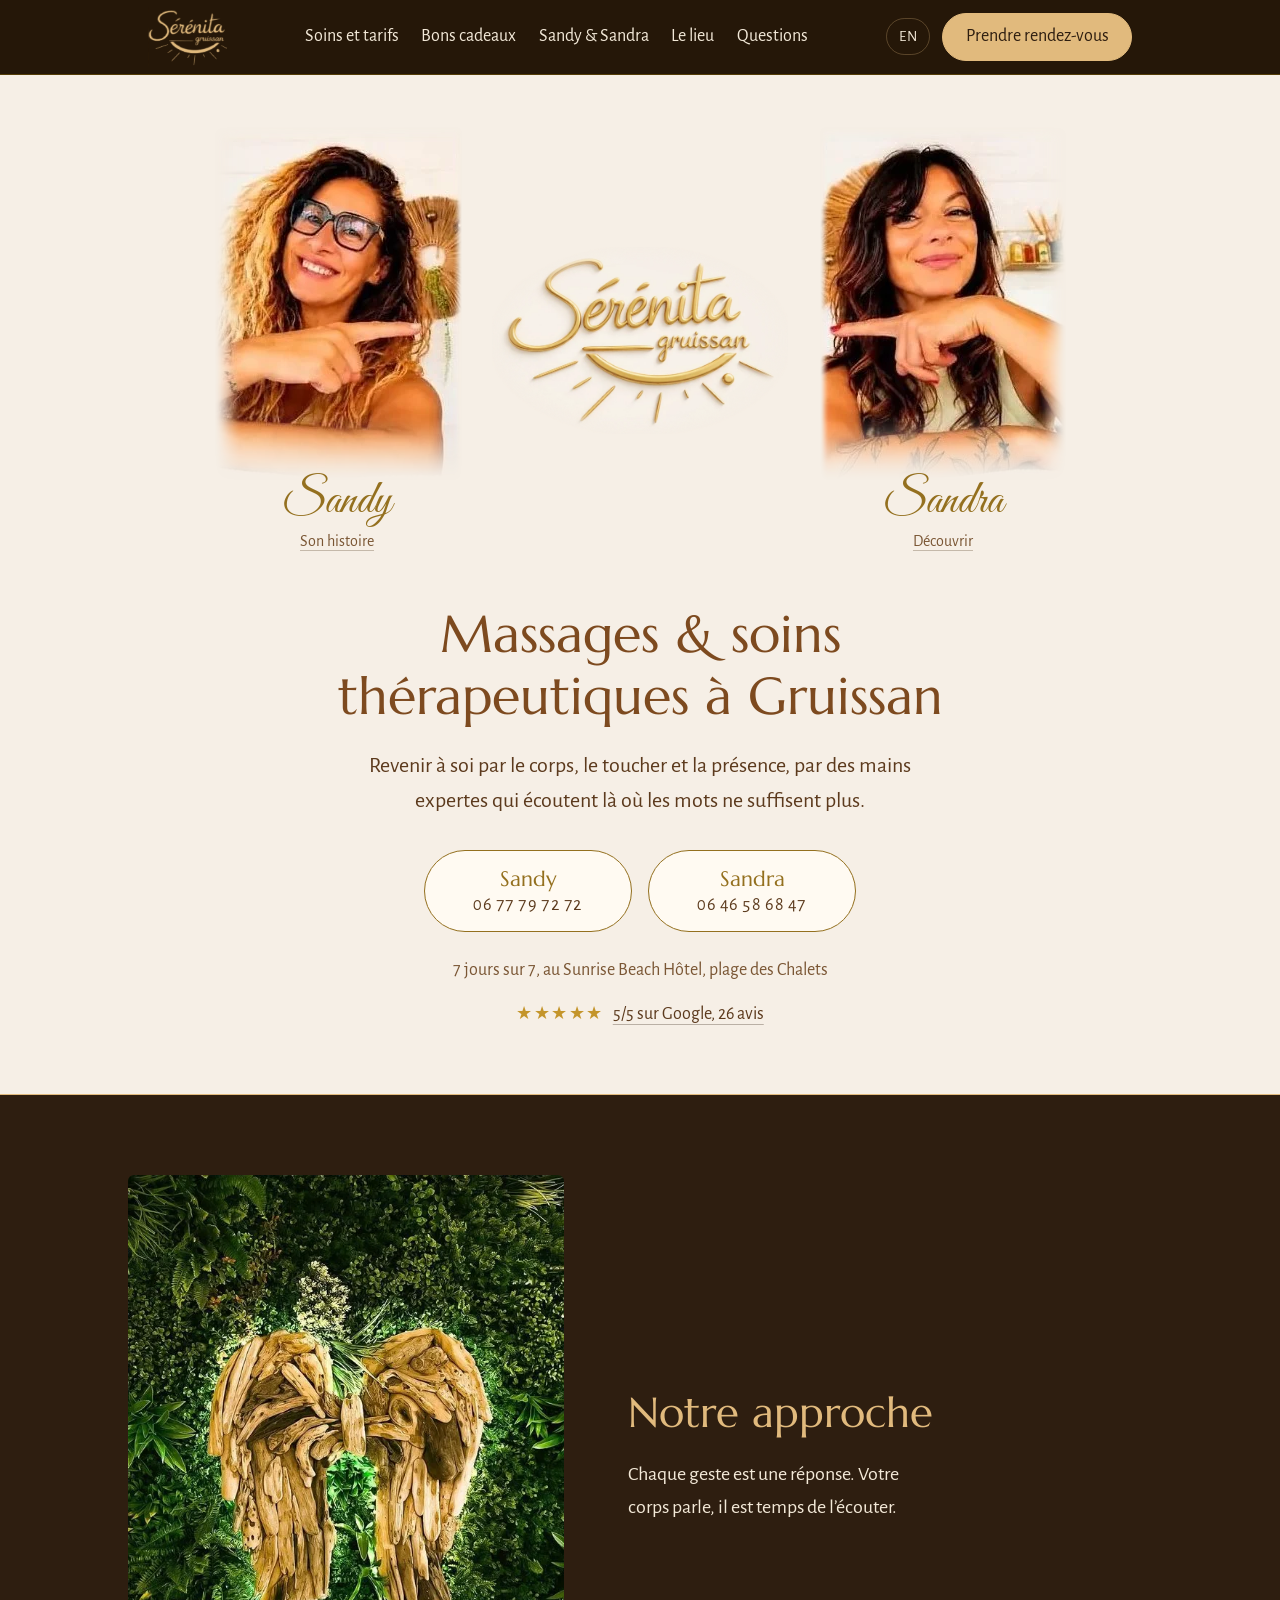
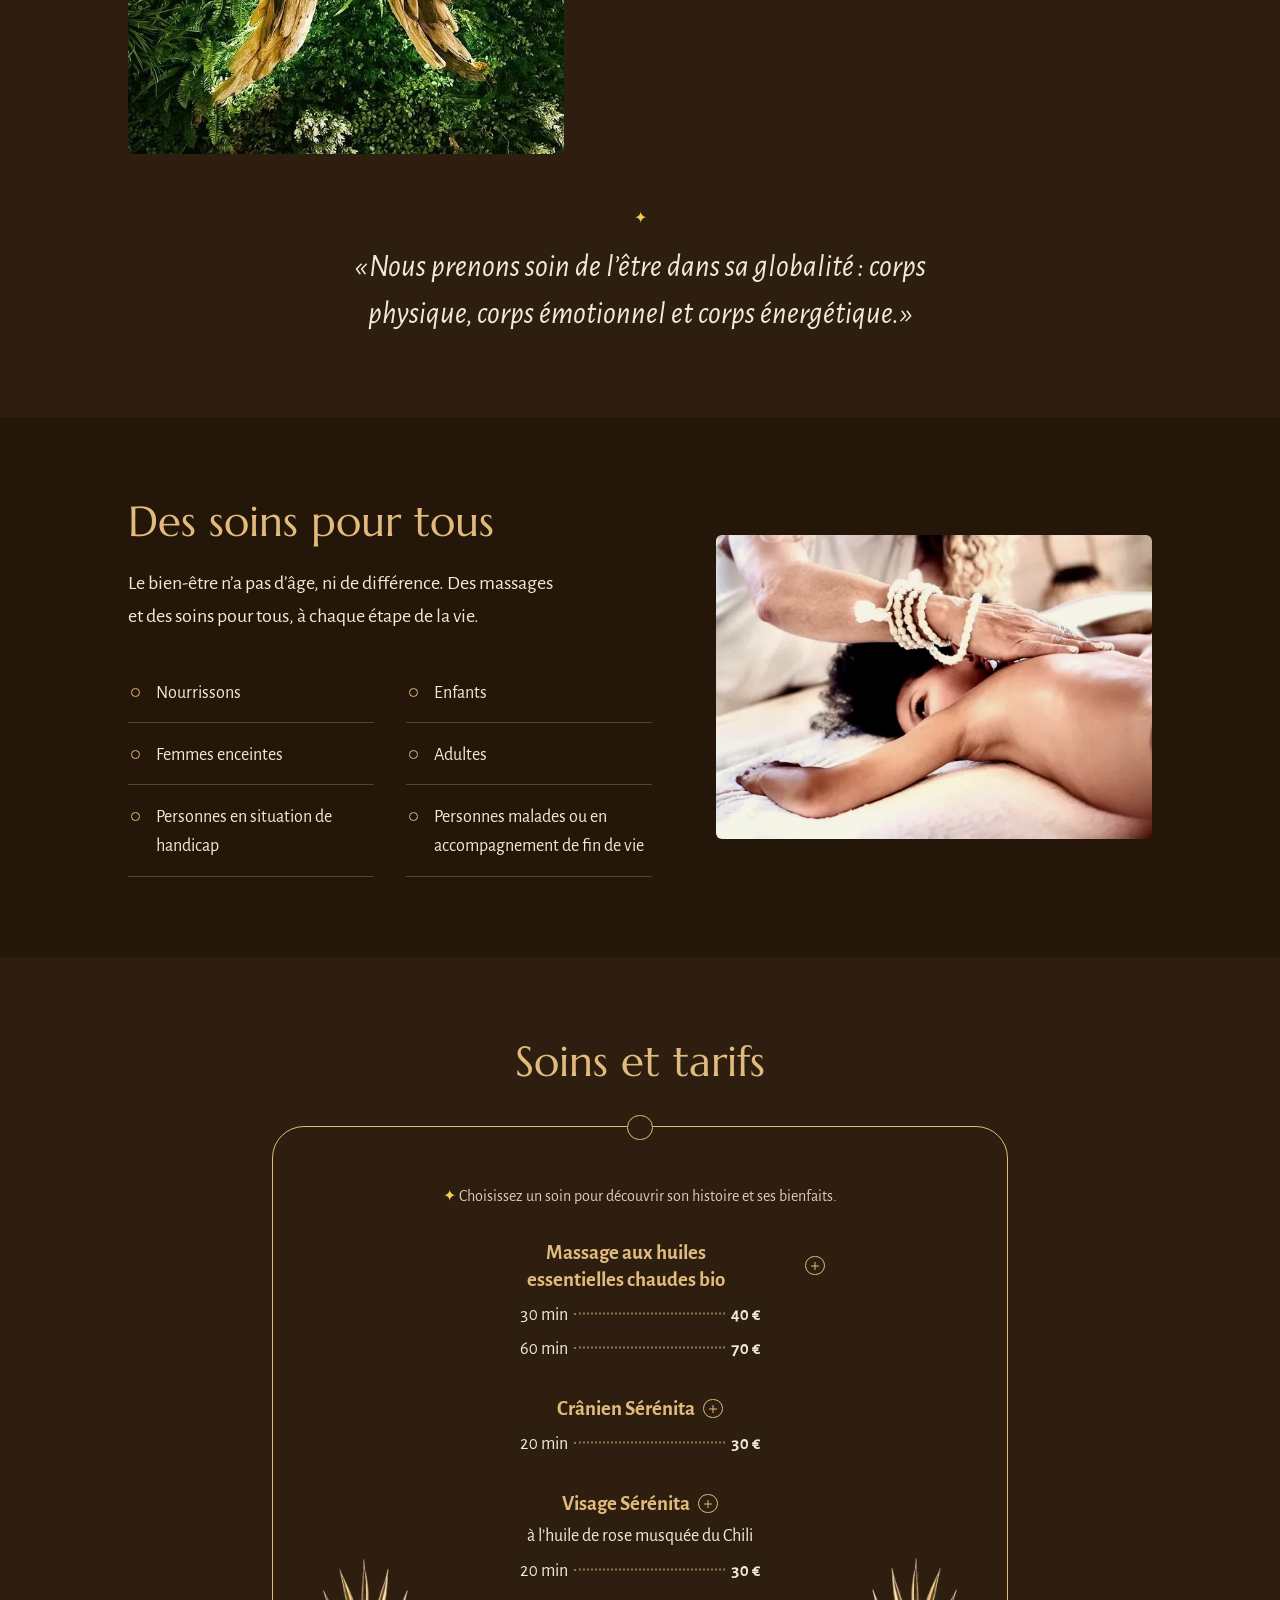
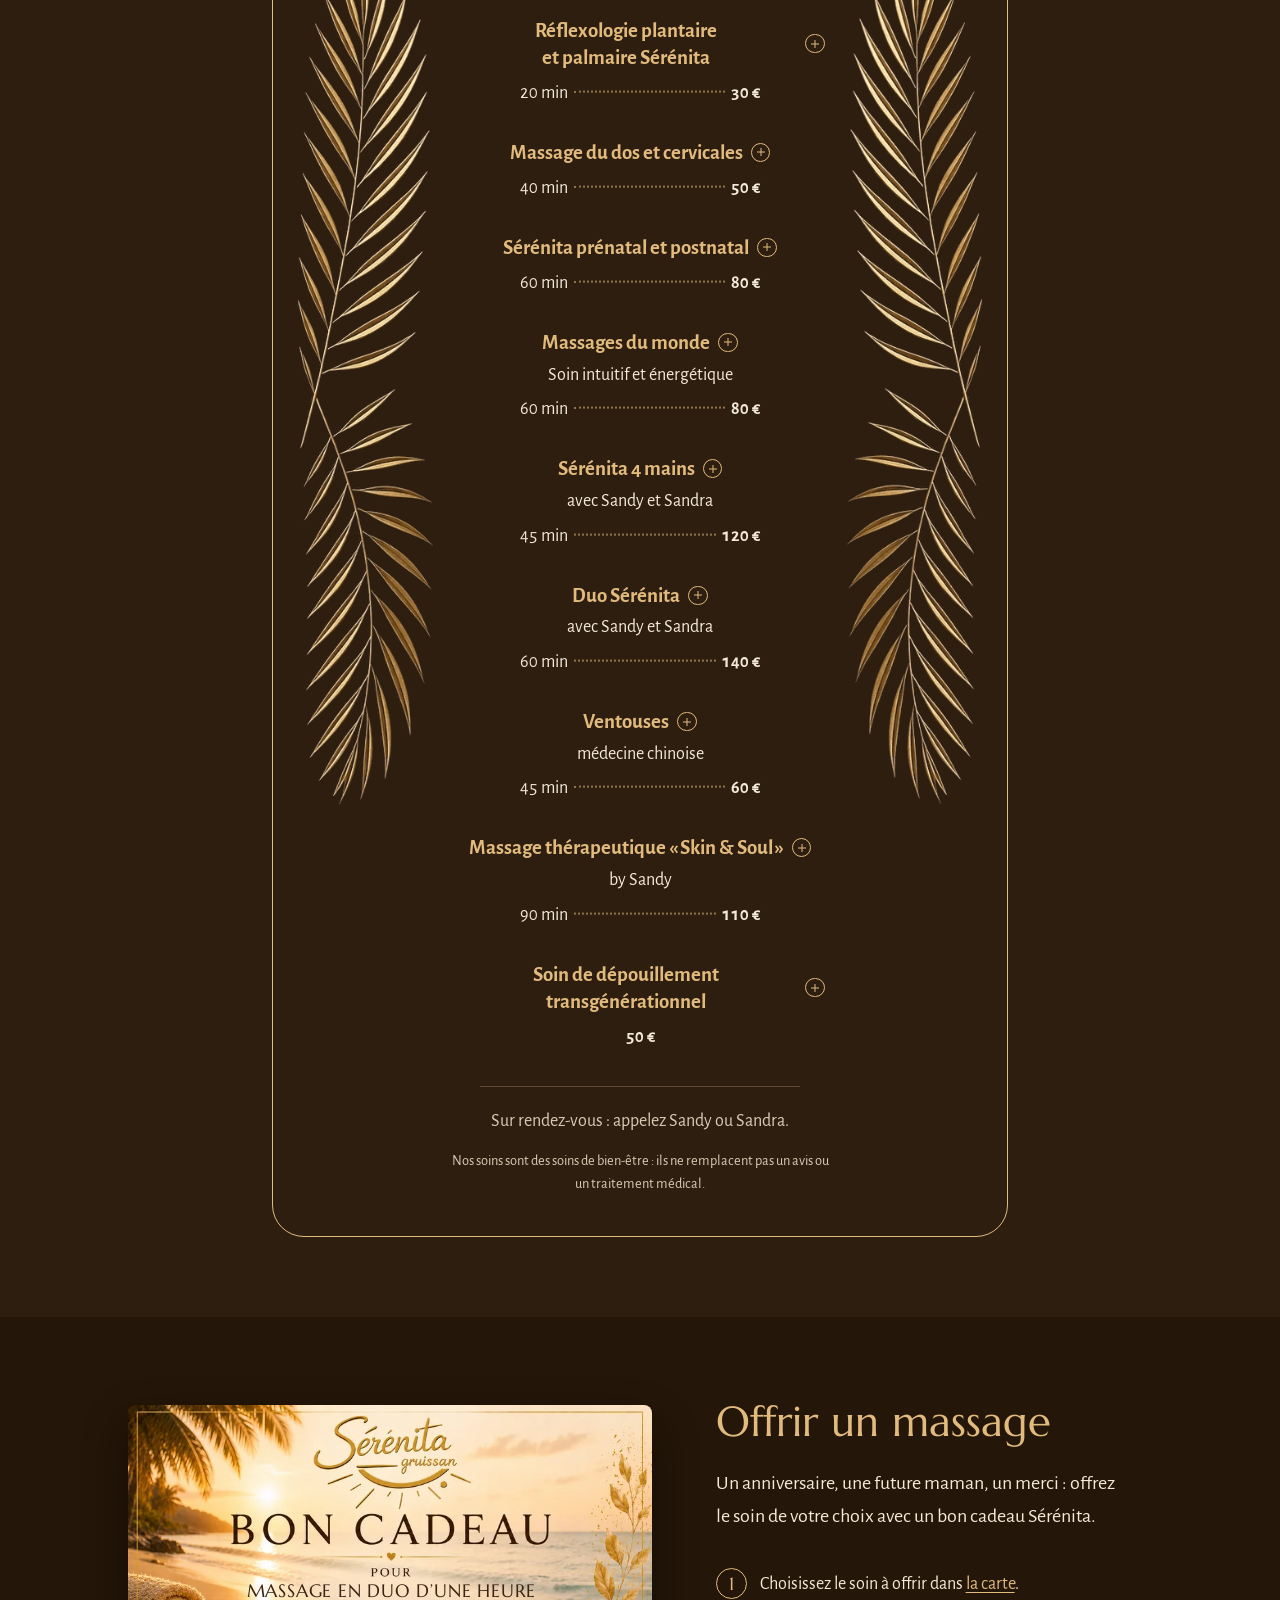
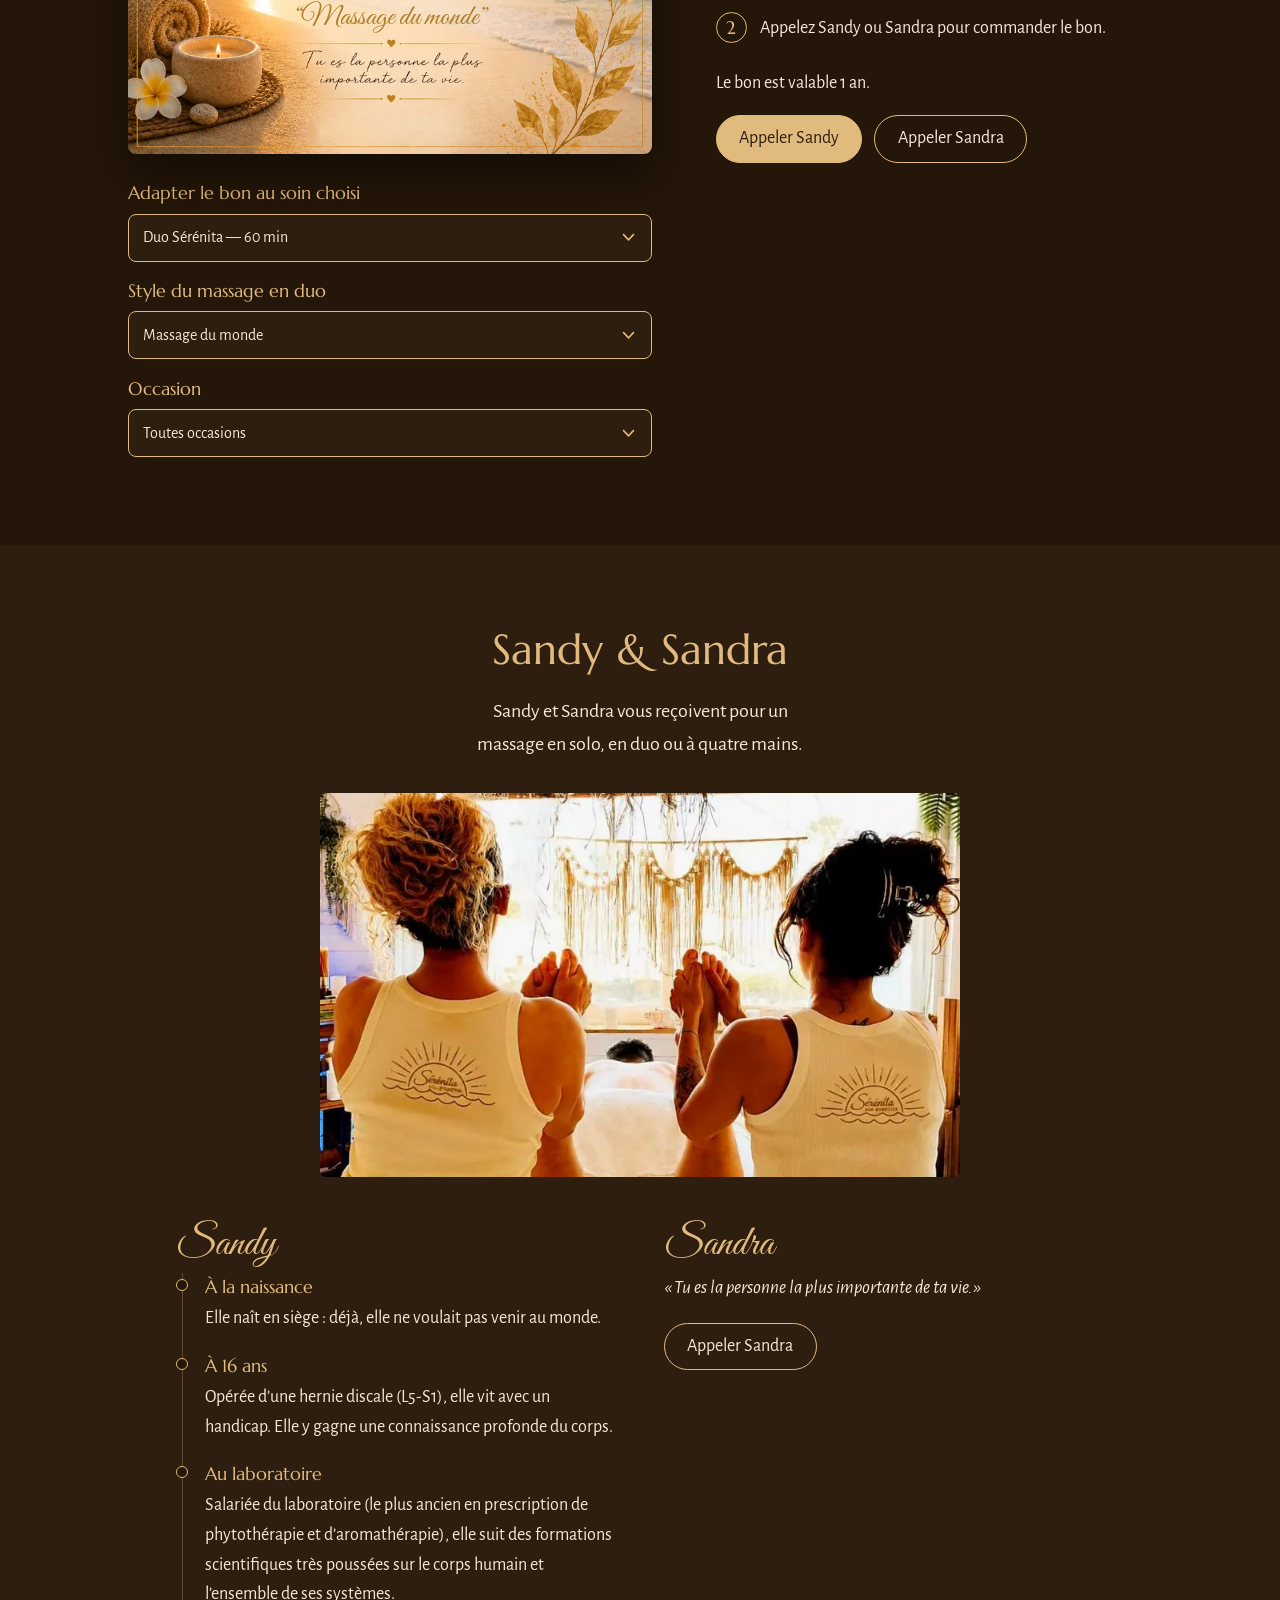
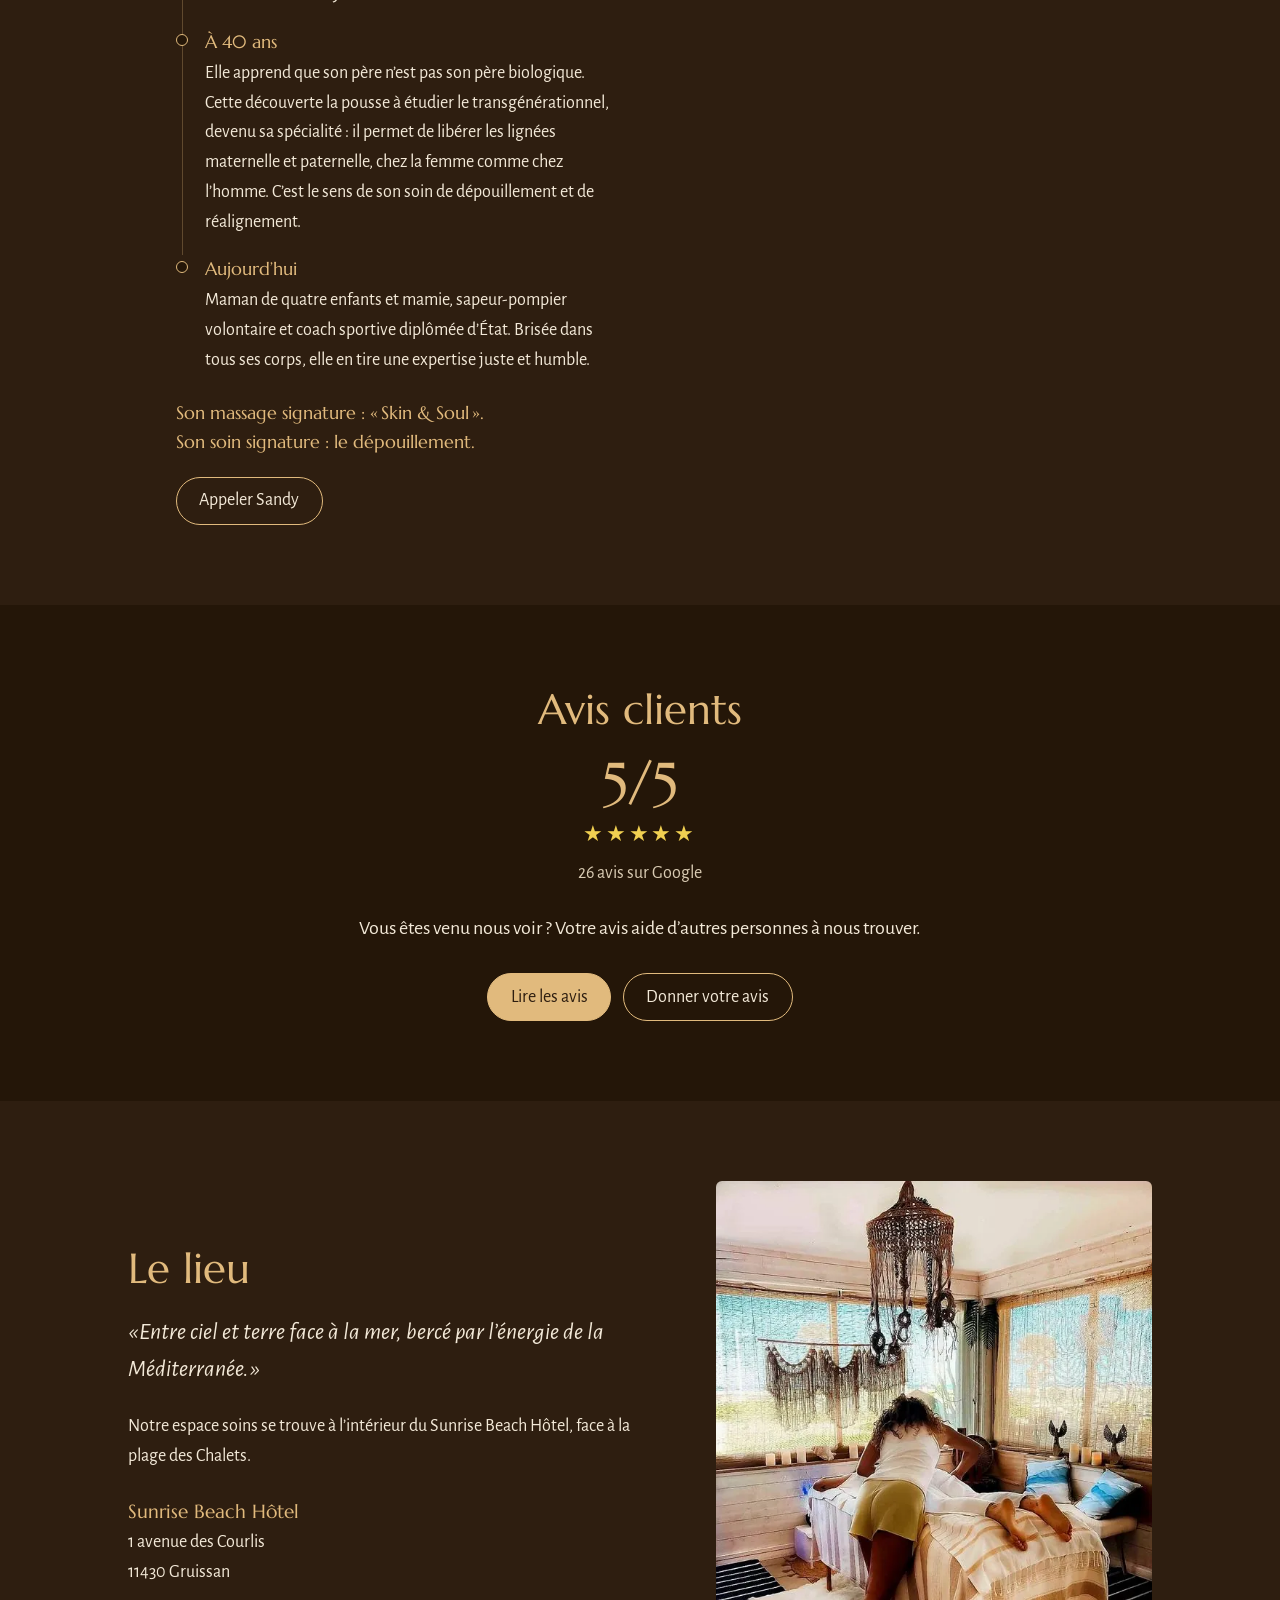
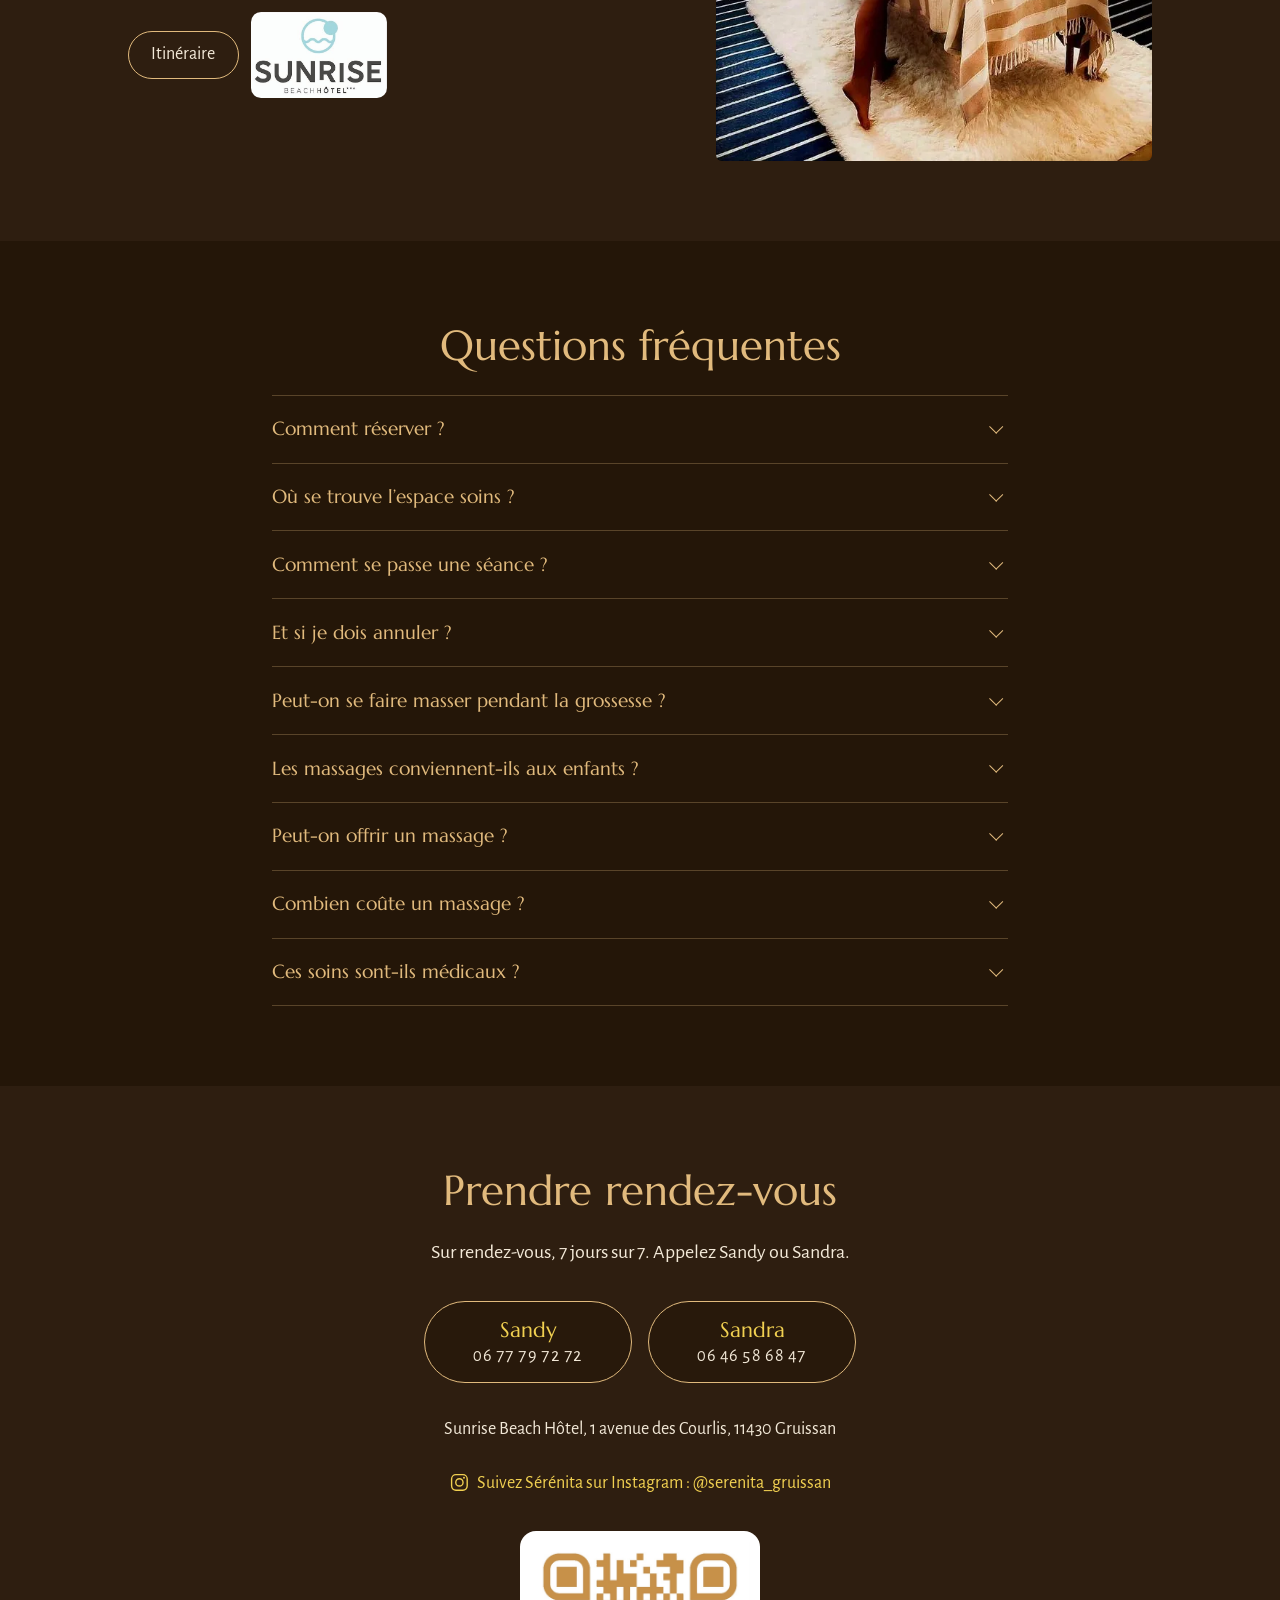
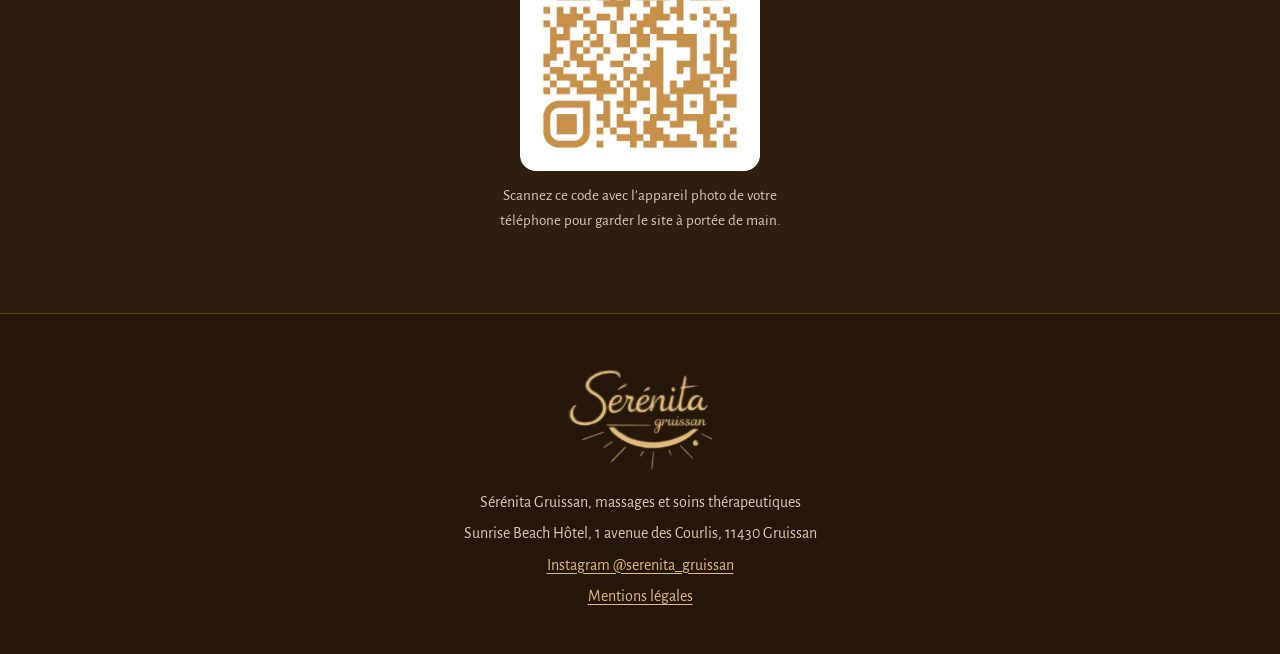
==== commit e1f06beb: "Instagram et QR code du site, textes de Sandy et du dépouillement, phrase des soins sur une ligne - " ====
--- a/index.html
+++ b/index.html
@@ -20,7 +20,7 @@
   <link rel="apple-touch-icon" href="apple-touch-icon.png">
   <link rel="preload" href="fonts/marcellus-latin-400-normal.woff2" as="font" type="font/woff2" crossorigin>
   <link rel="preload" href="fonts/alegreya-sans-latin-400-normal.woff2" as="font" type="font/woff2" crossorigin>
-  <link rel="stylesheet" href="css/style.css?v=12">
+  <link rel="stylesheet" href="css/style.css?v=13">
   <script type="application/ld+json">
   {
     "@context": "https://schema.org",
@@ -41,7 +41,7 @@
     },
     "geo": { "@type": "GeoCoordinates", "latitude": 43.1005974, "longitude": 3.1136039 },
     "hasMap": "https://maps.google.com/?cid=7879985521520299105",
-    "sameAs": ["https://maps.google.com/?cid=7879985521520299105"]
+    "sameAs": ["https://maps.google.com/?cid=7879985521520299105", "https://www.instagram.com/serenita_gruissan/"]
   }
   </script>
 </head>
@@ -332,7 +332,8 @@
             <p class="ligne ligne-seule"><span class="prix">50&nbsp;€</span></p>
             <div class="fiche" id="fiche-transgenerationnel">
               <h4>Son histoire</h4>
-              <p>Nous héritons de l’histoire et des blessures de nos ancêtres. Ce soin est le fruit de l’expérience et des propres recherches de Sandy, après les non-dits autour de son père. Il aide à libérer et à réaligner les lignées maternelle et paternelle, chez la femme comme chez l’homme&nbsp;: c’est le sens de ce soin de dépouillement et de réalignement.</p>
+              <p>Nous héritons de l’histoire et des blessures de nos ancêtres. Ce soin est le fruit de l’expérience et des propres recherches de Sandy, après les non-dits autour de son père. Ce soin aide à libérer et guérir les lignées maternelle et paternelle, chez la femme comme chez l’homme.</p>
+              <p>Ce soin est le complément du massage Skin&nbsp;&amp;&nbsp;Soul (prévoir 2&nbsp;h&nbsp;30).</p>
               <h4>Ses bienfaits</h4>
               <ul class="fiche-bienfaits">
                 <li>Prendre de la hauteur et accueillir son histoire familiale avec humilité</li>
@@ -455,17 +456,13 @@
                 <li><span class="parcours-quand">À 16&nbsp;ans</span><p>Opérée d’une hernie discale (L5-S1), elle vit avec un handicap. Elle y gagne une connaissance profonde du corps.</p></li>
                 <li><span class="parcours-quand">Au laboratoire</span><p>Salariée du laboratoire (le plus ancien en prescription de phytothérapie et d’aromathérapie), elle suit des formations scientifiques très poussées sur le corps humain et l’ensemble de ses systèmes.</p></li>
                 <li><span class="parcours-quand">À 40&nbsp;ans</span><p>Elle apprend que son père n’est pas son père biologique. Cette découverte la pousse à étudier le transgénérationnel, devenu sa spécialité&nbsp;: il permet de libérer les lignées maternelle et paternelle, chez la femme comme chez l’homme. C’est le sens de son soin de dépouillement et de réalignement.</p></li>
-                <li><span class="parcours-quand">Aujourd’hui</span><p>Maman de quatre enfants, sapeur-pompier volontaire et coach sportive diplômée d’État. Brisée dans tous ses corps, elle en tire une expertise juste et humble.</p></li>
+                <li><span class="parcours-quand">Aujourd’hui</span><p>Maman de quatre enfants et mamie, sapeur-pompier volontaire et coach sportive diplômée d’État. Brisée dans tous ses corps, elle en tire une expertise juste et humble.</p></li>
               </ol>
               <p class="signatures">Son massage signature&nbsp;: «&#8239;Skin &amp; Soul&#8239;».<br>Son soin signature&nbsp;: le dépouillement.</p>
               <a class="bouton" href="tel:+33677797272">Appeler Sandy</a>
             </div>
           </article>
-          <article class="accompagnante" id="sandra" aria-labelledby="titre-sandra">
-            <picture>
-              <source type="image/webp" srcset="img/portrait-sandra.webp">
-              <img src="img/portrait-sandra.jpg" width="248" height="356" loading="lazy" alt="Portrait de Sandra">
-            </picture>
+          <article class="accompagnante sans-photo" id="sandra" aria-labelledby="titre-sandra">
             <div class="accompagnante-texte">
               <h3 id="titre-sandra">Sandra</h3>
               <figure class="citation">
@@ -567,12 +564,17 @@
     <section class="section contact" id="contact" aria-labelledby="titre-contact">
       <div class="conteneur">
         <h2 id="titre-contact">Prendre rendez-vous</h2>
-        <p class="chapo">Sur rendez-vous, 7 jours sur 7. Appelez Sandy ou Sandra.</p>
+        <p class="chapo">Sur rendez-vous, 7&nbsp;jours sur&nbsp;7. Appelez Sandy ou Sandra.</p>
         <ul class="appels">
           <li><a href="tel:+33677797272"><span class="prenom">Sandy</span><span class="numero">06 77 79 72 72</span></a></li>
           <li><a href="tel:+33646586847"><span class="prenom">Sandra</span><span class="numero">06 46 58 68 47</span></a></li>
         </ul>
         <address class="adresse">Sunrise Beach Hôtel, 1 avenue des Courlis, 11430 Gruissan</address>
+        <p class="reseaux"><a href="https://www.instagram.com/serenita_gruissan/" target="_blank" rel="noopener"><svg viewBox="0 0 24 24" aria-hidden="true" focusable="false"><rect x="3" y="3" width="18" height="18" rx="5"/><circle cx="12" cy="12" r="4.2"/><circle class="point" cx="17.3" cy="6.7" r="1.1"/></svg>Suivez Sérénita sur Instagram&nbsp;: @serenita_gruissan</a></p>
+        <figure class="qr" id="qr">
+          <img src="img/qr-site.png" width="240" height="240" loading="lazy" alt="QR code du site sandycrazyconcept.fr">
+          <figcaption>Scannez ce code avec l’appareil photo de votre téléphone pour garder le site à portée de main.</figcaption>
+        </figure>
       </div>
     </section>
   </main>
@@ -581,6 +583,7 @@
     <img src="img/logo-serenita.png" width="452" height="350" loading="lazy" alt="">
     <p>Sérénita Gruissan, massages et soins thérapeutiques</p>
     <p>Sunrise Beach Hôtel, 1 avenue des Courlis, 11430 Gruissan</p>
+    <p><a href="https://www.instagram.com/serenita_gruissan/" target="_blank" rel="noopener">Instagram @serenita_gruissan</a></p>
     <p><a href="mentions-legales.html">Mentions légales</a></p>
   </footer>
 
--- a/css/style.css
+++ b/css/style.css
@@ -284,7 +284,7 @@
 }
 .palme {
   position: absolute;
-  top: 2rem;
+  top: 4.75rem;
   bottom: 2rem;
   width: 2.75rem;
   background: url("../img/palme.png") center top / 100% auto repeat-y;
@@ -320,7 +320,7 @@
 }
 .ligne .prix { font-weight: 700; }
 .ligne-seule { justify-content: center; }
-.soins-aide { margin: 0 0 0.75rem; text-align: center; color: var(--sable-doux); font-size: 1rem; }
+.soins-aide { margin: 0 -3.4rem 0.75rem; text-align: center; color: var(--sable-doux); font-size: clamp(0.75rem, 3.3vw, 1rem); text-wrap: balance; }
 .soins-aide span { color: var(--or-vif); }
 .soin-bouton {
   display: inline-flex;
@@ -721,6 +721,7 @@
 
 @media (min-width: 700px) {
   .carte { padding: 3.5rem 11rem 2.5rem; }
+  .soins-aide { margin: 0 -1rem 0.75rem; font-size: 1rem; }
   .palme {
     top: 2.5rem;
     bottom: 2.5rem;
@@ -757,3 +758,13 @@
   clip: rect(0 0 0 0);
   white-space: nowrap;
 }
+
+/* Prendre rendez-vous : Instagram et QR code du site */
+.reseaux { margin: 1.25rem 0 0; text-wrap: balance; }
+.reseaux a { color: var(--or-vif); text-decoration: none; }
+.reseaux a:hover, .reseaux a:focus-visible { text-decoration: underline; }
+.reseaux svg { width: 1.3rem; height: 1.3rem; margin-right: 0.45rem; vertical-align: -0.28em; fill: none; stroke: currentColor; stroke-width: 1.6; }
+.reseaux svg .point { fill: currentColor; stroke: none; }
+.qr { margin: 2rem auto 0; max-width: 21rem; text-align: center; }
+.qr img { display: block; width: 100%; max-width: 15rem; height: auto; margin: 0 auto; padding: 0.6rem; background: #fff; border-radius: 1rem; }
+.qr figcaption { margin-top: 0.75rem; font-size: 0.95rem; color: var(--sable-doux); text-wrap: balance; }
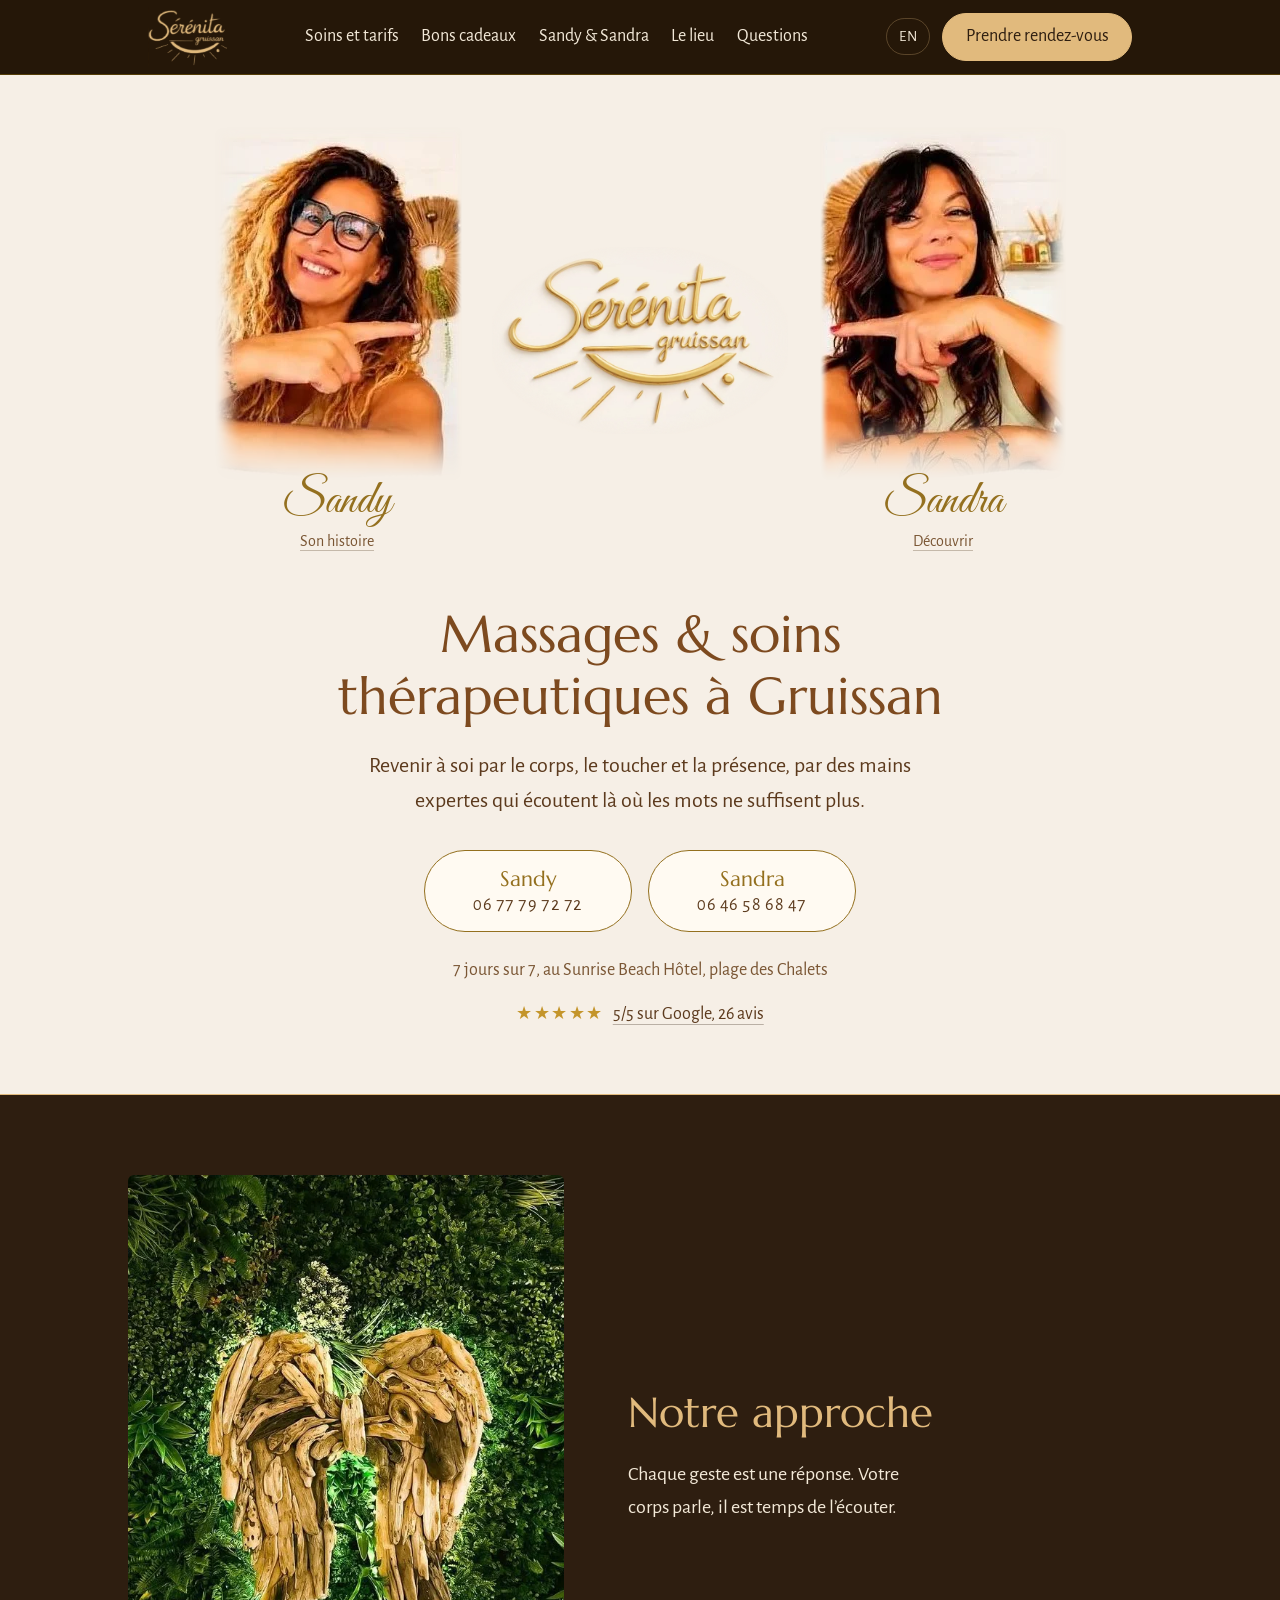
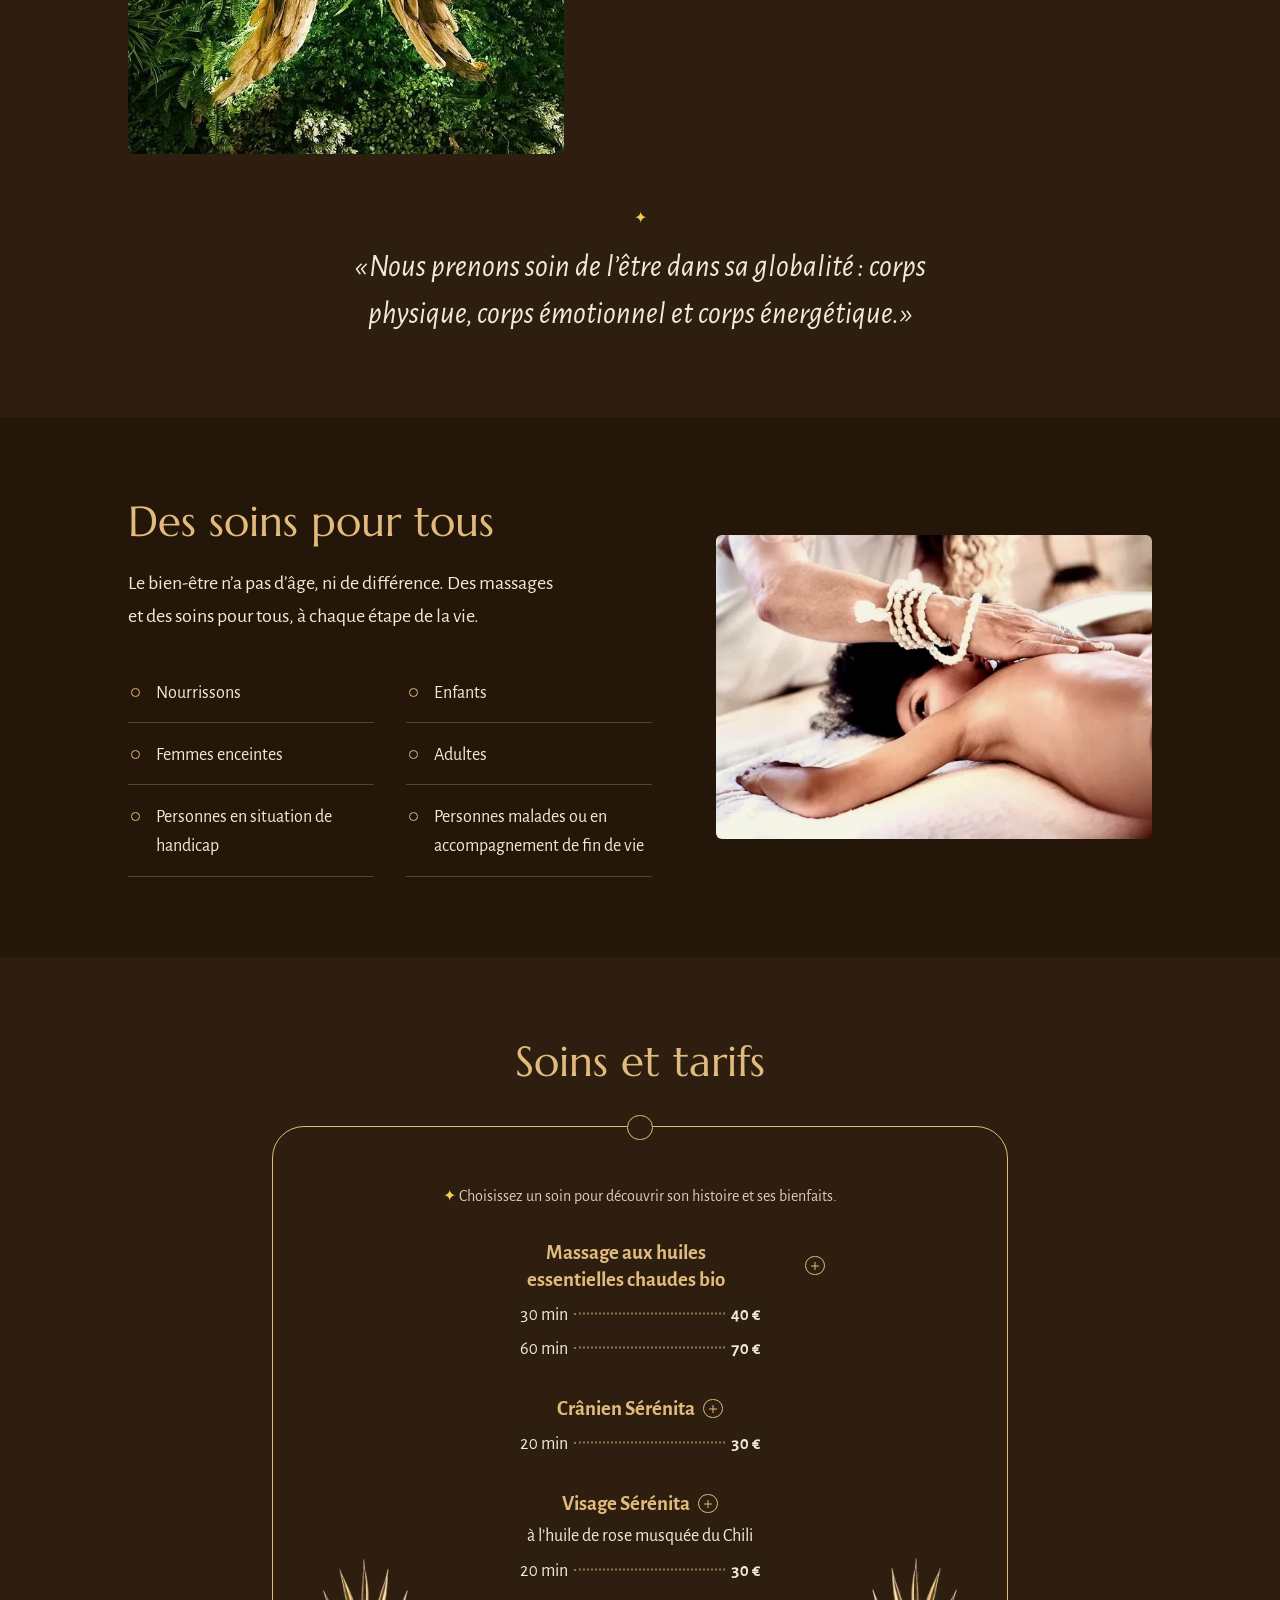
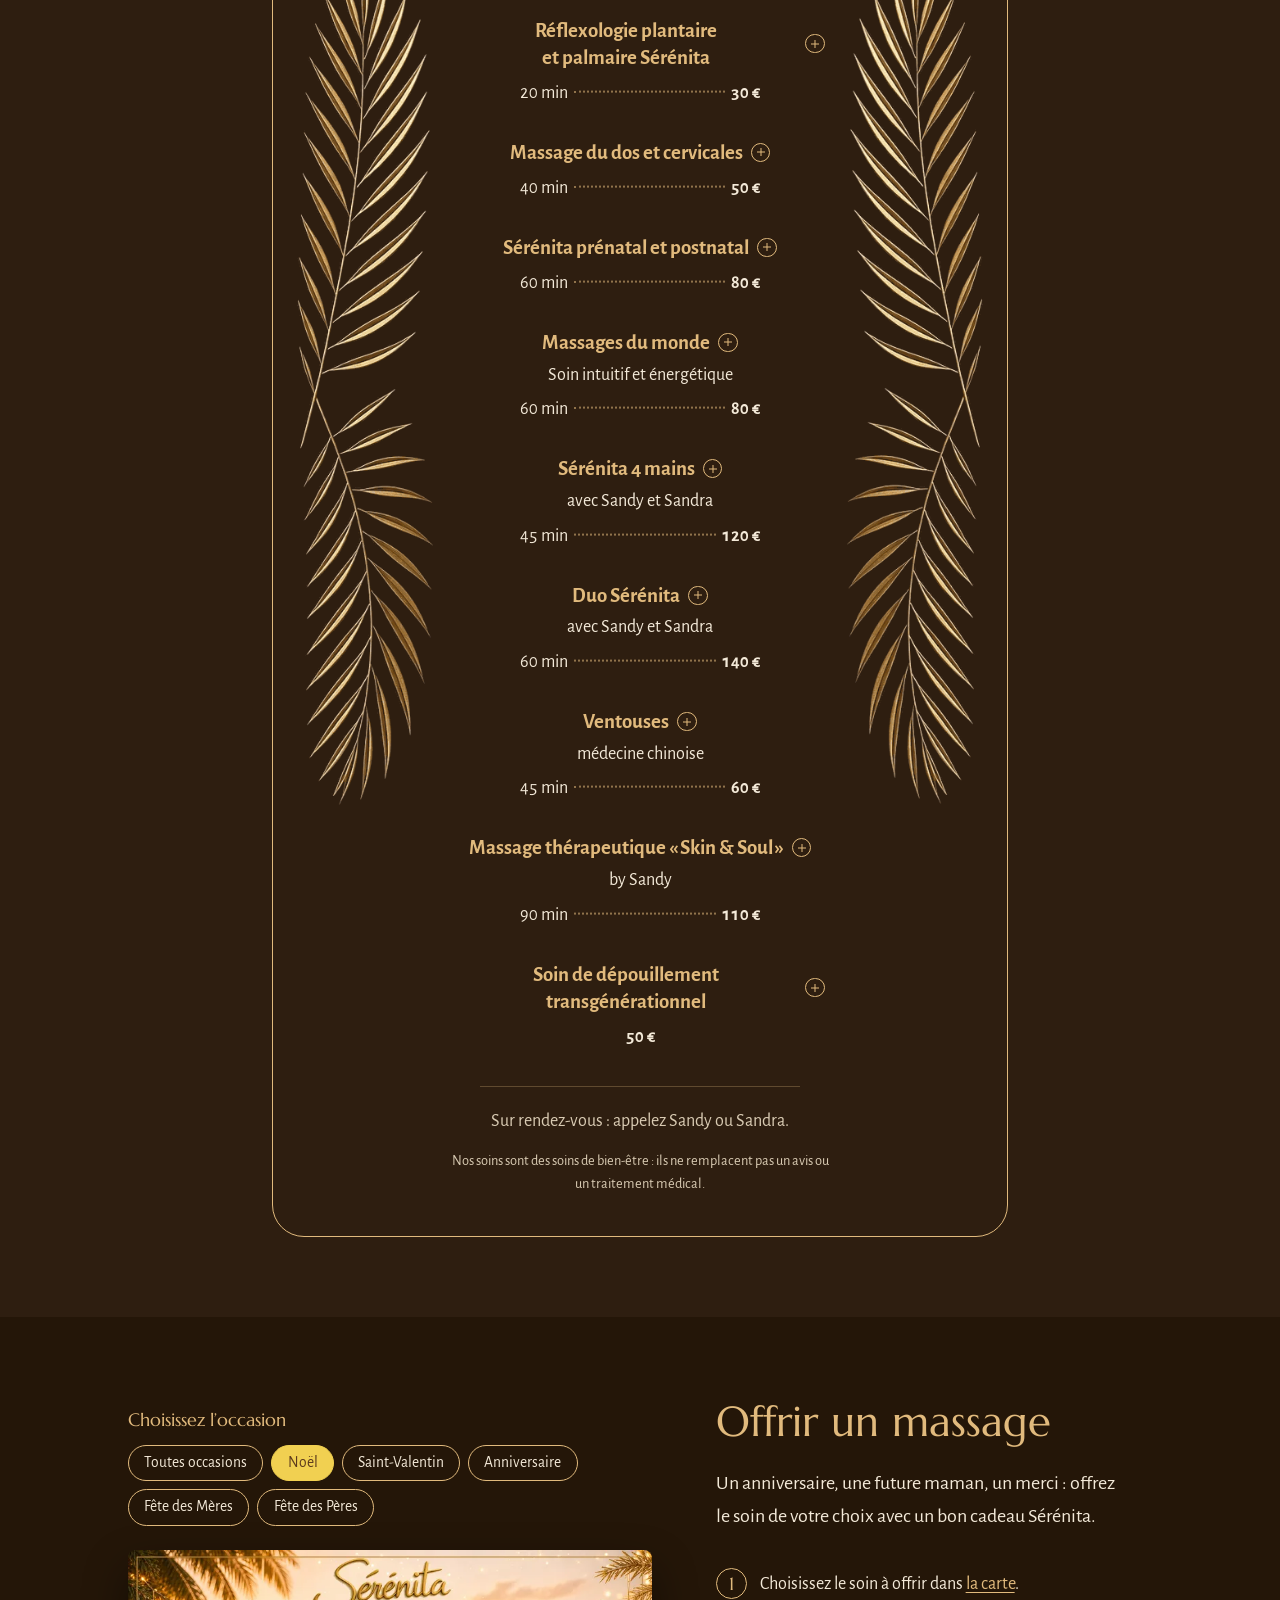
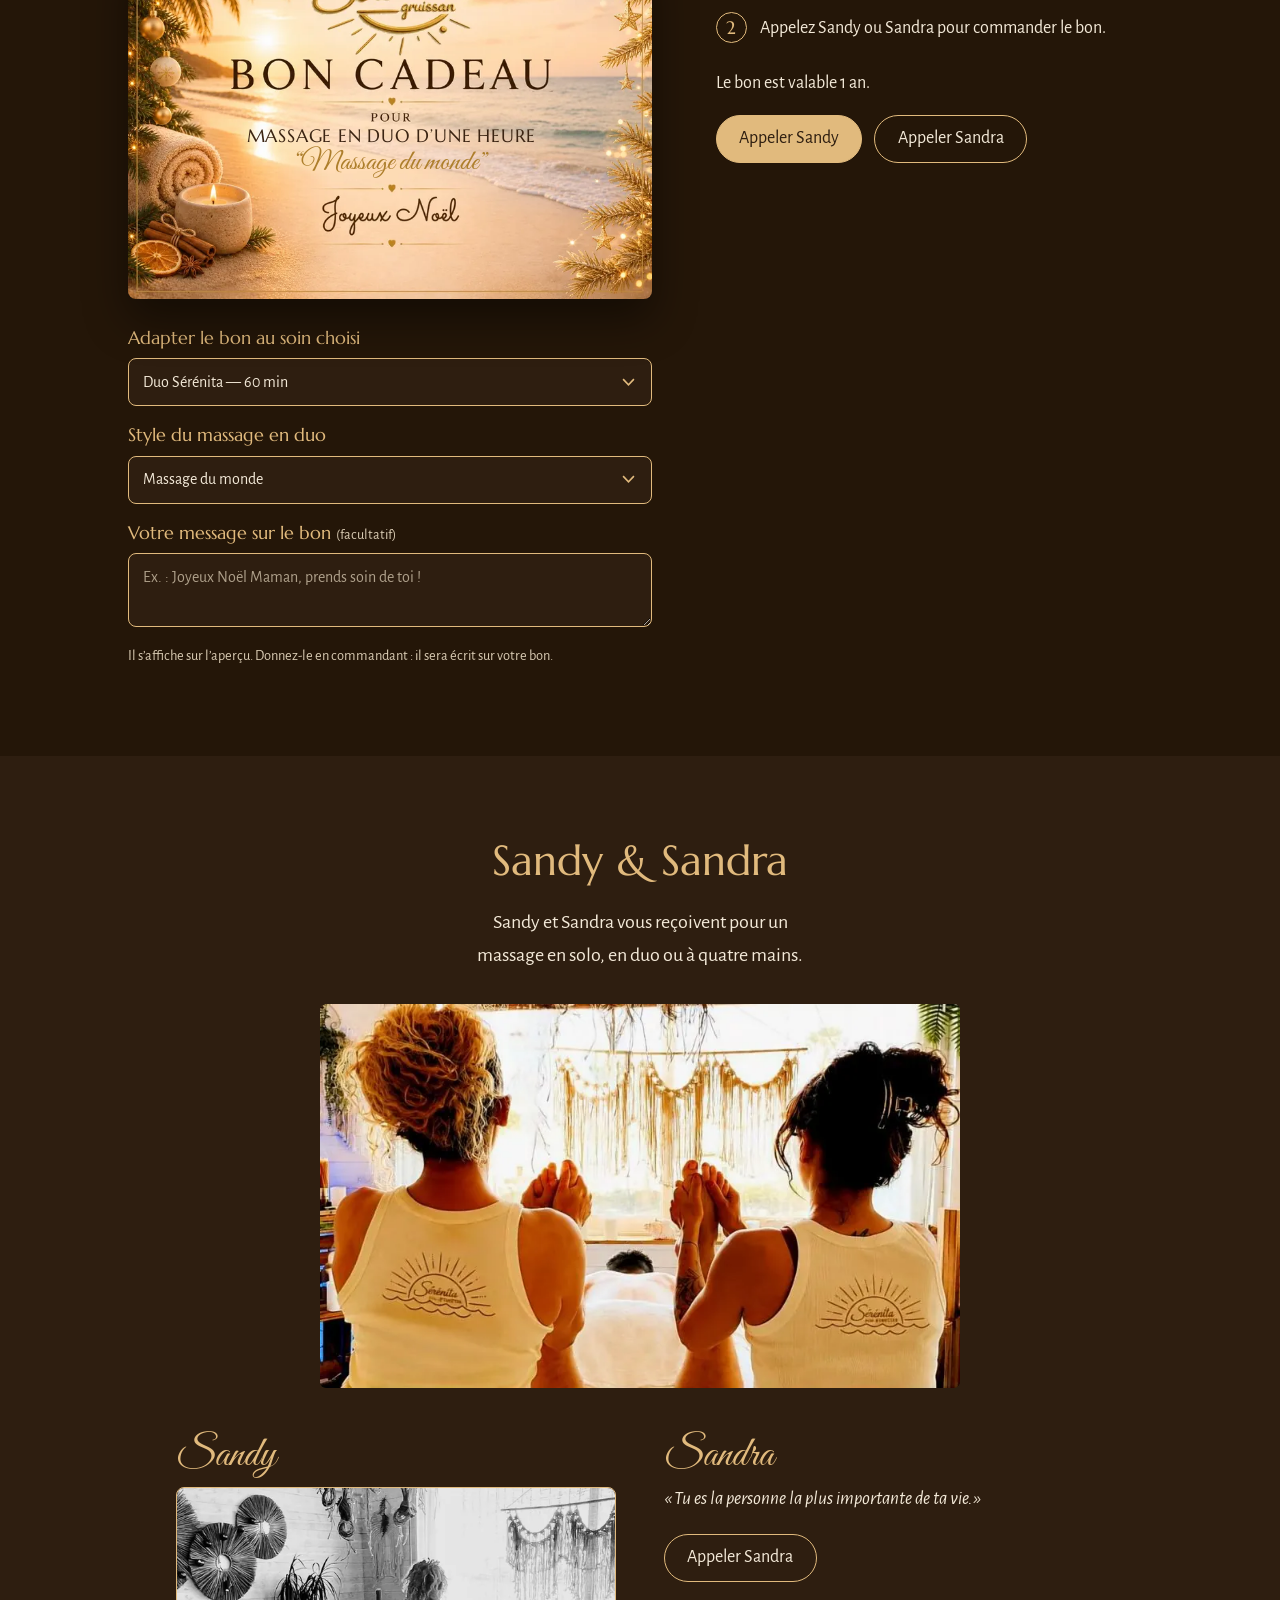
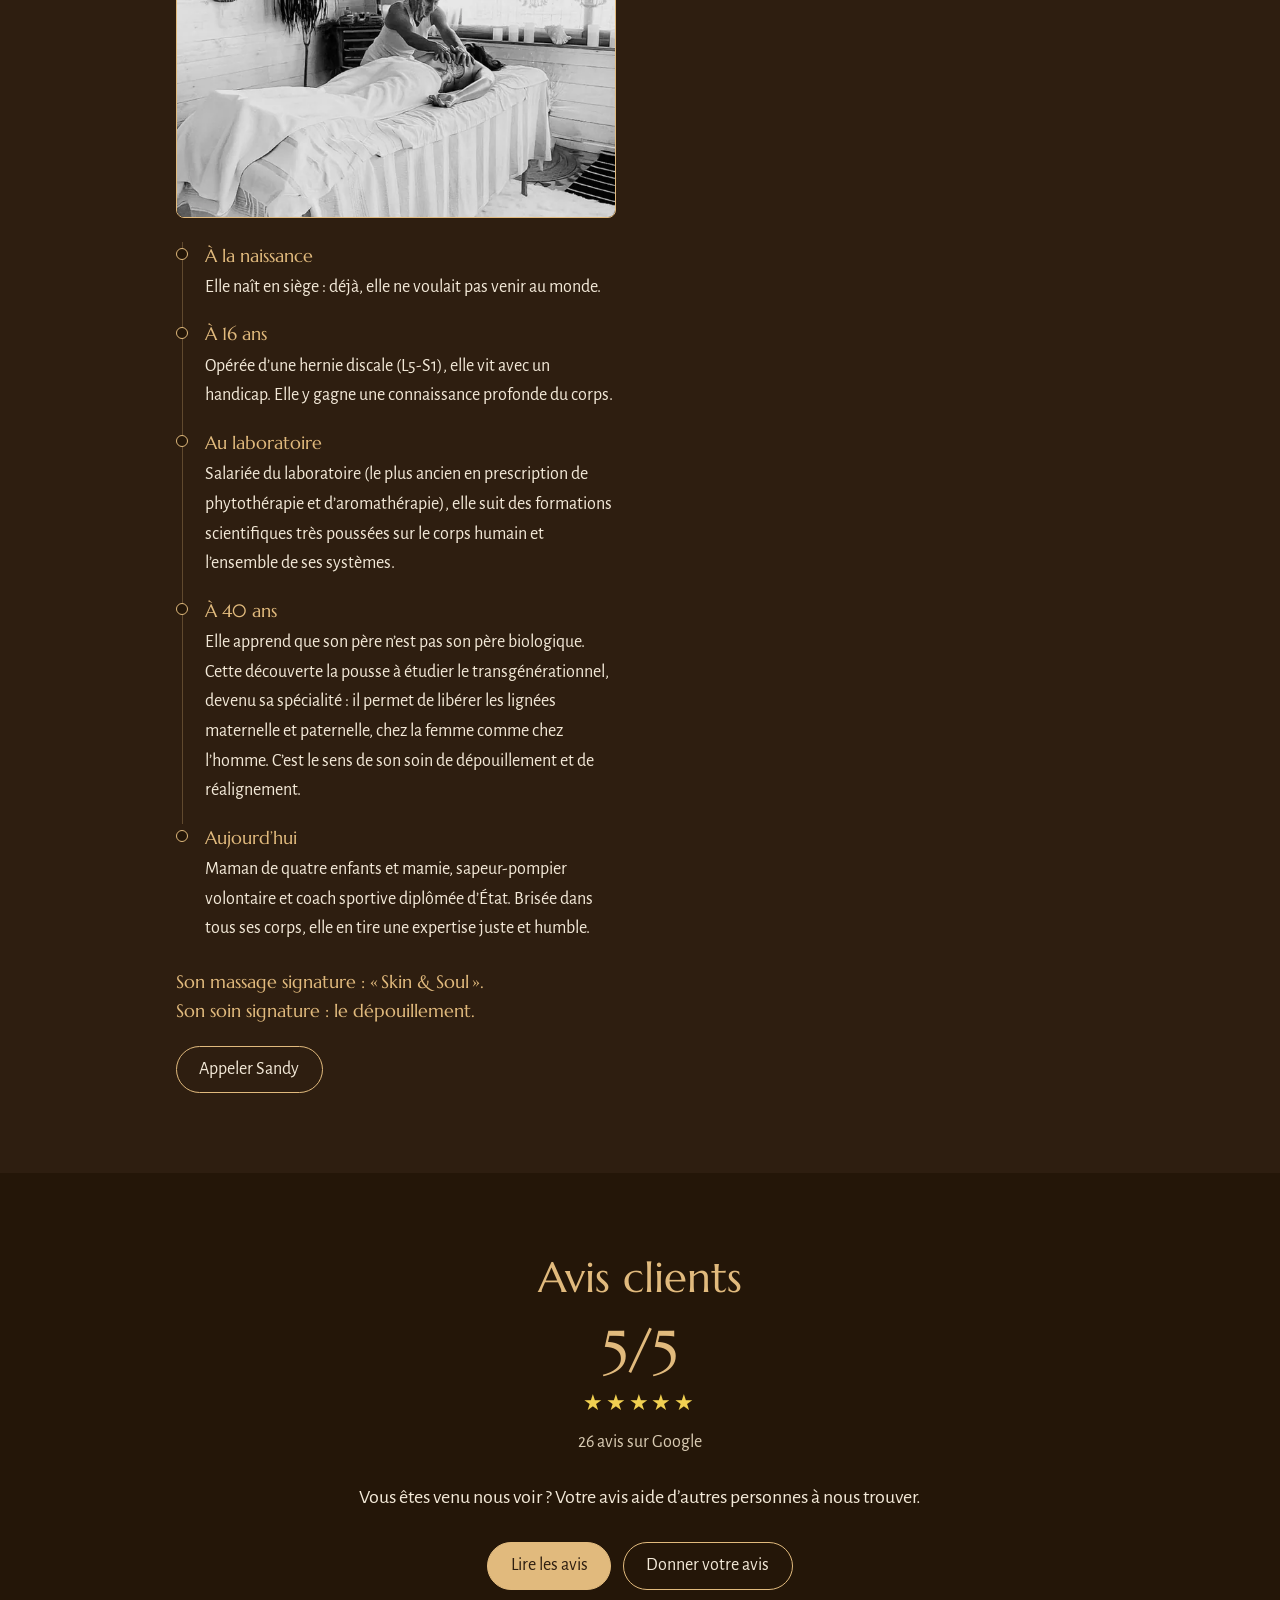
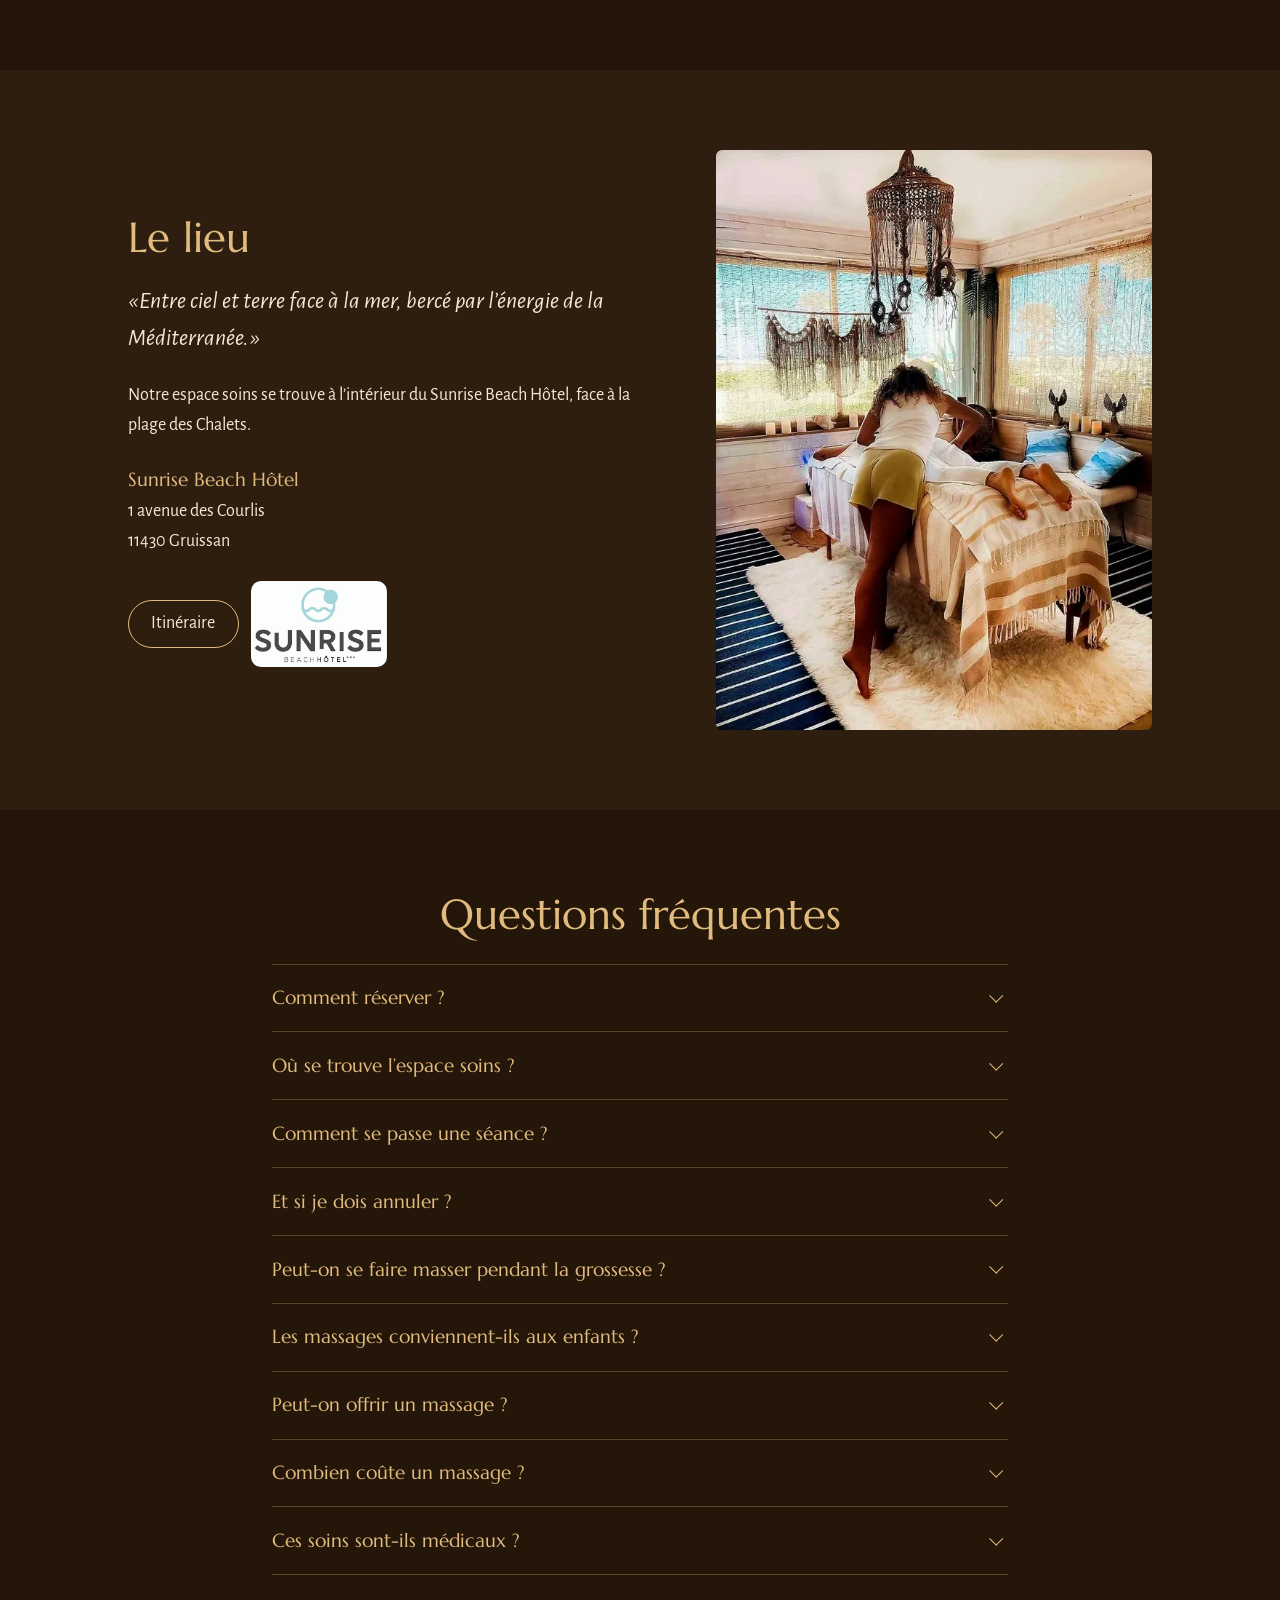
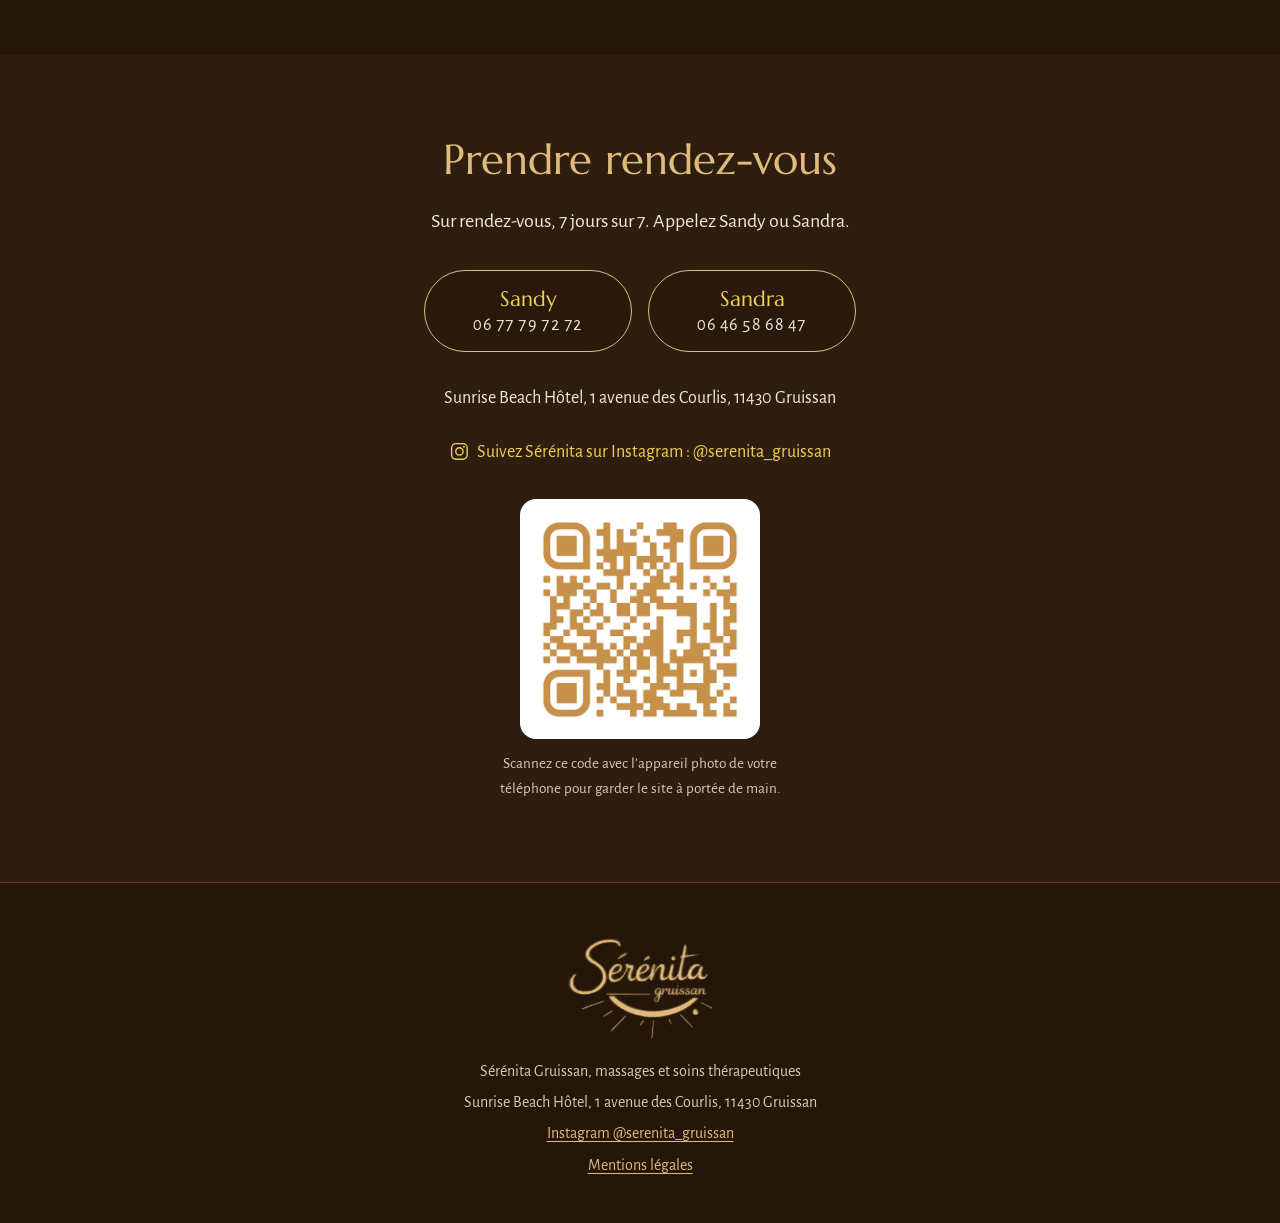
==== commit 9451c32b: "Page claire sur Android, photo de Sandy qui masse, bon cadeau : occasions en pastilles et message du" ====
--- a/index.html
+++ b/index.html
@@ -6,6 +6,7 @@
   <title>Sérénita Gruissan – Massages et soins thérapeutiques avec Sandy et Sandra</title>
   <meta name="description" content="Massages et soins thérapeutiques à Gruissan avec Sandy et Sandra, 7 jours sur 7, dans leur espace soins du Sunrise Beach Hôtel, plage des Chalets. Massages aux huiles chaudes bio, visage, crânien, dos et cervicales, prénatal et postnatal, massages du monde, 4 mains, duo, ventouses, Skin &amp; Soul, soin transgénérationnel. Réservation par téléphone.">
   <meta name="theme-color" content="#2e1e10">
+  <meta name="color-scheme" content="only light">
   <link rel="canonical" href="https://sandycrazyconcept.fr/">
   <link rel="alternate" hreflang="fr" href="https://sandycrazyconcept.fr/">
   <link rel="alternate" hreflang="en" href="https://sandycrazyconcept.fr/en/">
@@ -20,7 +21,7 @@
   <link rel="apple-touch-icon" href="apple-touch-icon.png">
   <link rel="preload" href="fonts/marcellus-latin-400-normal.woff2" as="font" type="font/woff2" crossorigin>
   <link rel="preload" href="fonts/alegreya-sans-latin-400-normal.woff2" as="font" type="font/woff2" crossorigin>
-  <link rel="stylesheet" href="css/style.css?v=13">
+  <link rel="stylesheet" href="css/style.css?v=15">
   <script type="application/ld+json">
   {
     "@context": "https://schema.org",
@@ -375,6 +376,17 @@
           <p class="chapo">Un anniversaire, une future maman, un merci&nbsp;: offrez le soin de votre choix avec un bon cadeau Sérénita.</p>
         </div>
         <div class="bon-visuel">
+          <fieldset class="bon-occasions" hidden>
+            <legend>Choisissez l’occasion</legend>
+            <div class="pastilles">
+              <label><input type="radio" name="bon-occasion" value="classique" checked><span>Toutes occasions</span></label>
+              <label><input type="radio" name="bon-occasion" value="noel"><span>Noël</span></label>
+              <label><input type="radio" name="bon-occasion" value="saint-valentin"><span>Saint-Valentin</span></label>
+              <label><input type="radio" name="bon-occasion" value="anniversaire"><span>Anniversaire</span></label>
+              <label><input type="radio" name="bon-occasion" value="fete-des-meres"><span>Fête des Mères</span></label>
+              <label><input type="radio" name="bon-occasion" value="fete-des-peres"><span>Fête des Pères</span></label>
+            </div>
+          </fieldset>
           <div class="bon-carte" aria-hidden="true">
             <picture>
               <source type="image/webp" srcset="img/bon-cadeau-768.webp 768w, img/bon-cadeau-1536.webp 1536w" sizes="(min-width: 860px) 36rem, 100vw">
@@ -383,6 +395,7 @@
             </picture>
             <p class="bon-ligne bon-format">Massage en duo d’une heure</p>
             <p class="bon-ligne bon-style">“Massage du monde”</p>
+            <p class="bon-message"></p>
           </div>
           <div class="bon-choix" hidden>
             <div>
@@ -410,16 +423,10 @@
                 <option value="huiles">Huiles essentielles chaudes bio</option>
               </select>
             </div>
-            <div>
-              <label for="bon-occasion">Occasion</label>
-              <select id="bon-occasion">
-                <option value="classique" selected>Toutes occasions</option>
-                <option value="noel">Noël</option>
-                <option value="anniversaire">Anniversaire</option>
-                <option value="saint-valentin">Saint-Valentin</option>
-                <option value="fete-des-meres">Fête des Mères</option>
-                <option value="fete-des-peres">Fête des Pères</option>
-              </select>
+            <div class="bon-choix-message">
+              <label for="bon-message">Votre message sur le bon <span class="facultatif">(facultatif)</span></label>
+              <textarea id="bon-message" rows="2" maxlength="120" placeholder="Ex.&nbsp;: Joyeux Noël Maman, prends soin de toi&nbsp;!"></textarea>
+              <p class="bon-aide">Il s’affiche sur l’aperçu. Donnez-le en commandant&nbsp;: il sera écrit sur votre bon.</p>
             </div>
             <p class="bon-resume visuellement-cache" aria-live="polite">Aperçu du bon&nbsp;: Duo Sérénita — 60 min, Massage du monde.</p>
           </div>
@@ -451,6 +458,11 @@
           <article class="accompagnante sans-photo" id="sandy" aria-labelledby="titre-sandy">
             <div class="accompagnante-texte">
               <h3 id="titre-sandy">Sandy</h3>
+              <picture class="scene">
+                <source type="image/webp" srcset="img/sandy-massage-640.webp 640w, img/sandy-massage-1059.webp 1059w" sizes="(min-width: 600px) 27rem, 100vw">
+                <img src="img/sandy-massage-640.jpg" srcset="img/sandy-massage-640.jpg 640w, img/sandy-massage-1059.jpg 1059w" sizes="(min-width: 600px) 27rem, 100vw"
+                     width="640" height="480" loading="lazy" alt="Sandy masse le dos d’une cliente dans sa salle de massage">
+              </picture>
               <ol class="parcours">
                 <li><span class="parcours-quand">À la naissance</span><p>Elle naît en siège&nbsp;: déjà, elle ne voulait pas venir au monde.</p></li>
                 <li><span class="parcours-quand">À 16&nbsp;ans</span><p>Opérée d’une hernie discale (L5-S1), elle vit avec un handicap. Elle y gagne une connaissance profonde du corps.</p></li>
@@ -592,6 +604,6 @@
     <a href="tel:+33646586847">Appeler Sandra</a>
   </nav>
   <script src="js/soins.js?v=2" defer></script>
-  <script src="js/bon.js?v=2" defer></script>
+  <script src="js/bon.js?v=3" defer></script>
 </body>
 </html>
--- a/css/style.css
+++ b/css/style.css
@@ -7,8 +7,10 @@
 @font-face { font-family: "Alegreya Sans"; src: url("../fonts/alegreya-sans-latin-400-italic.woff2") format("woff2"); font-weight: 400; font-style: italic; font-display: swap; }
 @font-face { font-family: "Alegreya Sans"; src: url("../fonts/alegreya-sans-latin-700-normal.woff2") format("woff2"); font-weight: 700; font-style: normal; font-display: swap; }
 @font-face { font-family: "Great Vibes"; src: url("../fonts/great-vibes-latin-400-normal.woff2") format("woff2"); font-weight: 400; font-style: normal; font-display: swap; }
+@font-face { font-family: "Sacramento"; src: url("../fonts/sacramento-latin-400-normal.woff2") format("woff2"); font-weight: 400; font-style: normal; font-display: swap; }
 
 :root {
+  color-scheme: only light; /* pas de mode sombre forcé (Android) : l'accueil reste ivoire comme sur iPhone */
   --ecorce: #2e1e10;
   --ecorce-sombre: #241608;
   --ecorce-claire: #3a2716;
@@ -482,8 +484,10 @@
   align-items: start;
 }
 .accompagnante img { width: 100%; border: 1px solid var(--or-patine); border-radius: 8px; }
-/* Sandy : photo de sa partie retirée (doublon de l'accueil), en attendant une autre photo */
+/* Sandy et Sandra : plus de portrait à côté du texte (doublons de l'accueil) ; Sandy : photo d'elle en train de masser, sous son nom */
 .accompagnante.sans-photo { grid-template-columns: minmax(0, 1fr); }
+.accompagnante .scene { display: block; margin: 0.6rem 0 1.5rem; }
+.accompagnante .scene img { display: block; height: auto; }
 .signatures { margin: 0 0 1.25rem; font-family: "Marcellus", Georgia, serif; color: var(--or-patine); line-height: 1.6; }
 .accompagnante h3 {
   margin: 0 0 0.4rem;
@@ -547,6 +551,48 @@
   color: #ad7e2b;
 }
 .bon-choix { display: grid; gap: 0.9rem; width: 100%; max-width: 36rem; }
+/* Occasions : pastilles au-dessus de la carte */
+.bon-occasions { width: 100%; max-width: 36rem; margin: 0; padding: 0; border: 0; }
+.bon-occasions[hidden] { display: none; }
+.bon-occasions legend { margin: 0 0 0.6rem; padding: 0; font-family: "Marcellus", Georgia, serif; color: var(--or-patine); }
+.pastilles { display: flex; flex-wrap: wrap; gap: 0.5rem; }
+.pastilles label { position: relative; display: inline-flex; cursor: pointer; }
+.pastilles input { position: absolute; inset: 0; width: 100%; height: 100%; margin: 0; opacity: 0; cursor: pointer; }
+.pastilles span { display: inline-block; padding: 0.45rem 0.95rem; border: 1px solid var(--or-patine); border-radius: 999px; color: var(--sable); font-size: 0.97rem; line-height: 1.3; }
+.pastilles label:hover span { border-color: var(--or-vif); }
+.pastilles input:checked + span { background: var(--or-vif); border-color: var(--or-vif); color: var(--brun); }
+.pastilles input:focus-visible + span { outline: 2px solid var(--or-vif); outline-offset: 2px; }
+/* Message de la personne qui offre : sur la carte, sous la phrase du bas */
+.bon-message {
+  position: absolute;
+  left: 22%;
+  right: 21.4%;
+  top: 85.6%;
+  margin: 0;
+  font-family: "Sacramento", "Great Vibes", cursive;
+  font-size: calc(3.5cqw * var(--ajuste, 1));
+  line-height: 1.08;
+  text-align: center;
+  text-wrap: balance;
+  overflow-wrap: anywhere;
+  color: #5a3a1e;
+}
+.bon-choix textarea {
+  width: 100%;
+  min-height: 4.5rem;
+  padding: 0.6rem 0.9rem;
+  border: 1px solid var(--or-patine);
+  border-radius: 0.5rem;
+  background: var(--ecorce);
+  color: var(--sable);
+  font: inherit;
+  font-size: 1rem;
+  resize: vertical;
+}
+.bon-choix textarea::placeholder { color: var(--sable-doux); opacity: 0.75; }
+.bon-choix textarea:hover { border-color: var(--or-vif); }
+.bon-choix .facultatif { font-family: "Alegreya Sans", sans-serif; font-size: 0.9rem; color: var(--sable-doux); }
+.bon-aide { margin: 0.4rem 0 0; font-size: 0.9rem; color: var(--sable-doux); }
 .bon-choix[hidden], .bon-choix-style[hidden] { display: none; }
 .bon-choix label { display: block; margin-bottom: 0.35rem; font-family: "Marcellus", Georgia, serif; color: var(--or-patine); }
 .bon-choix select {
@@ -737,7 +783,7 @@
 
 @media (max-width: 599px) {
   .accompagnante { grid-template-columns: 1fr; gap: 1rem; }
-  .accompagnante picture { max-width: 9rem; }
+  .accompagnante picture:not(.scene) { max-width: 9rem; }
 }
 
 @media (max-width: 479px) {
